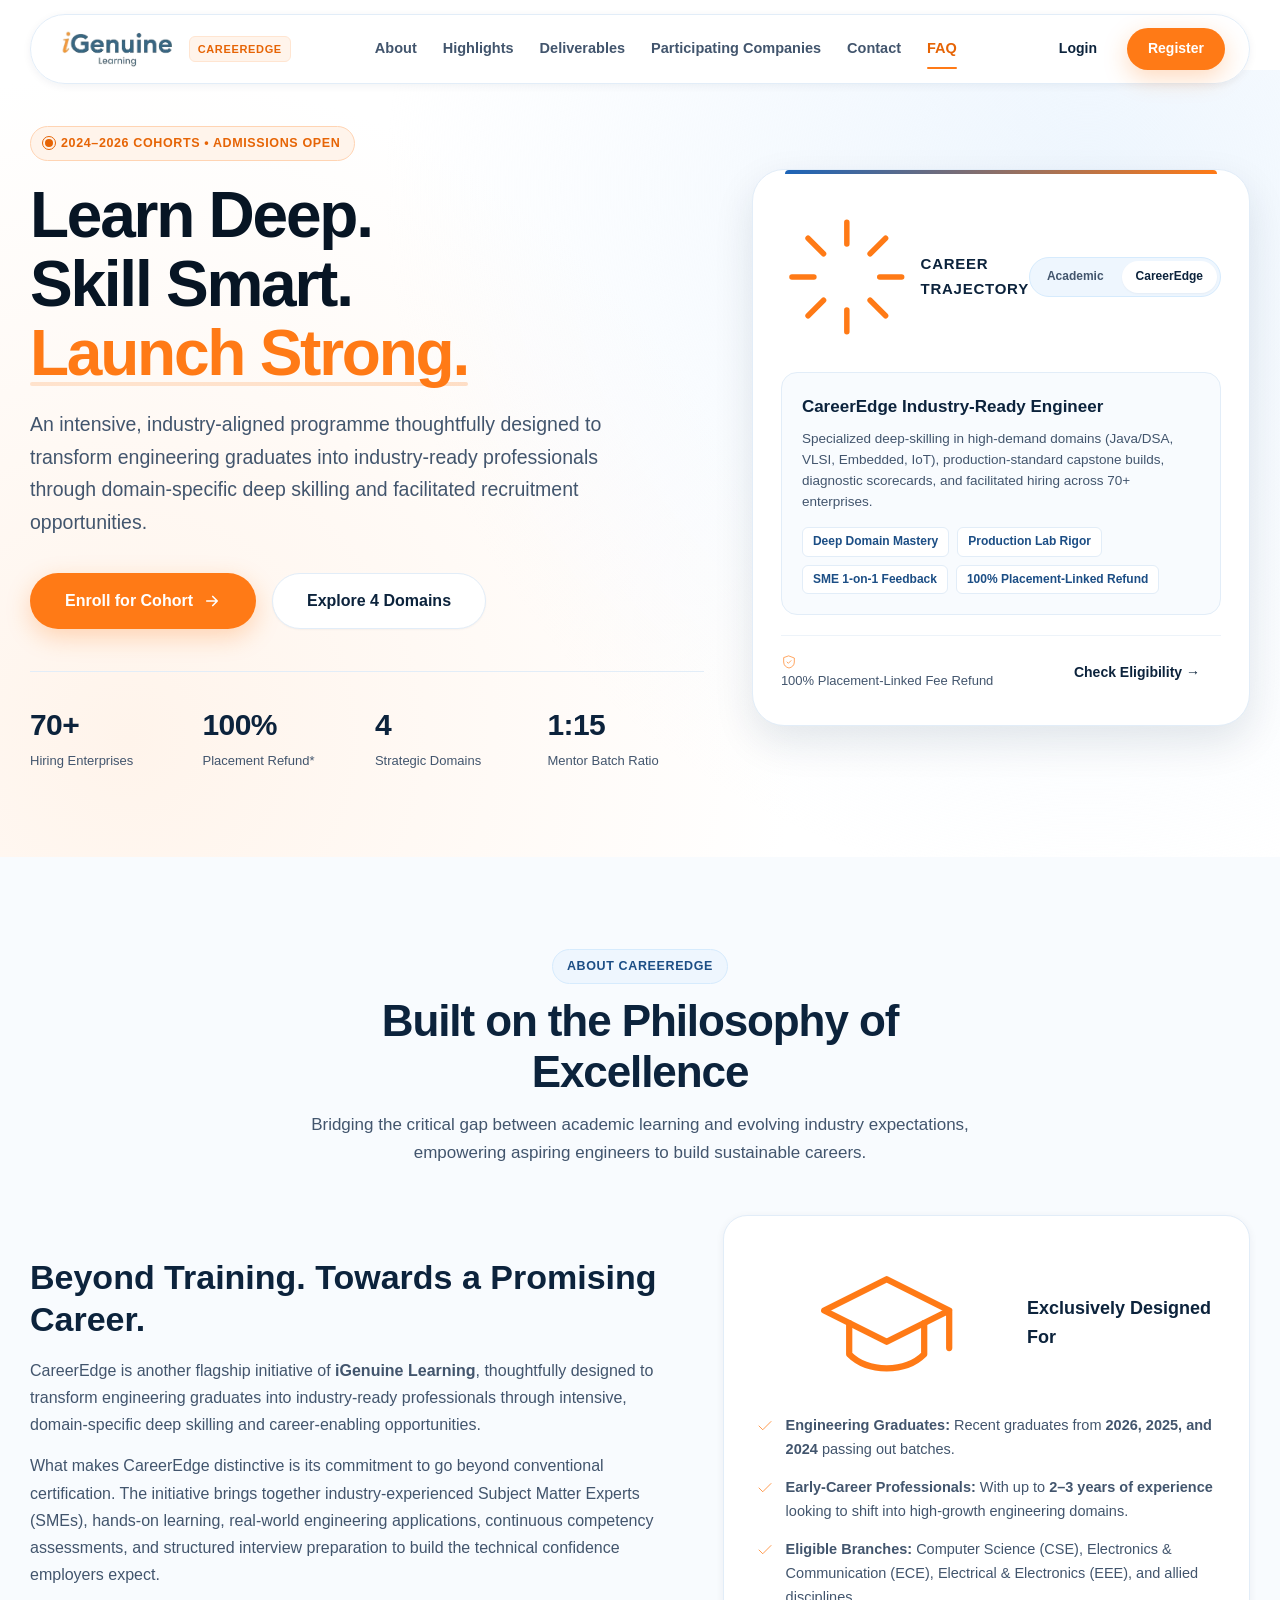
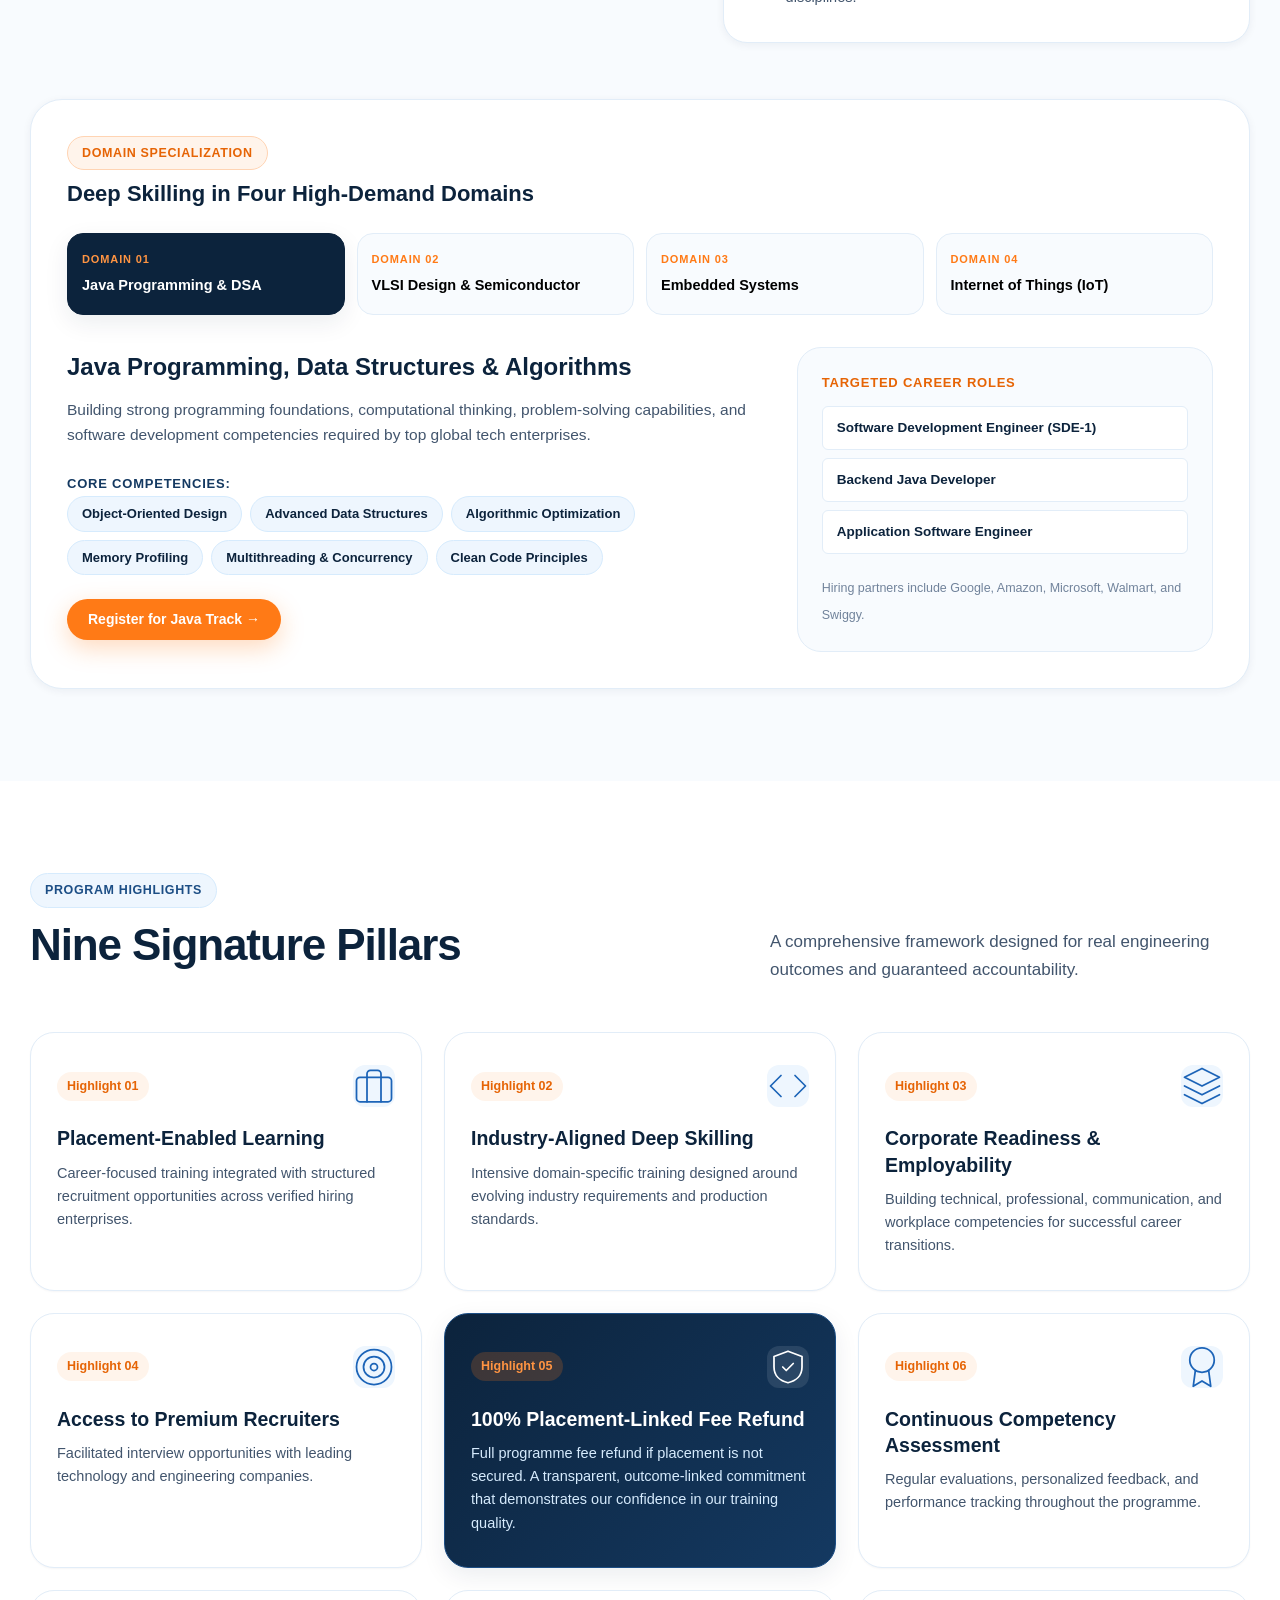
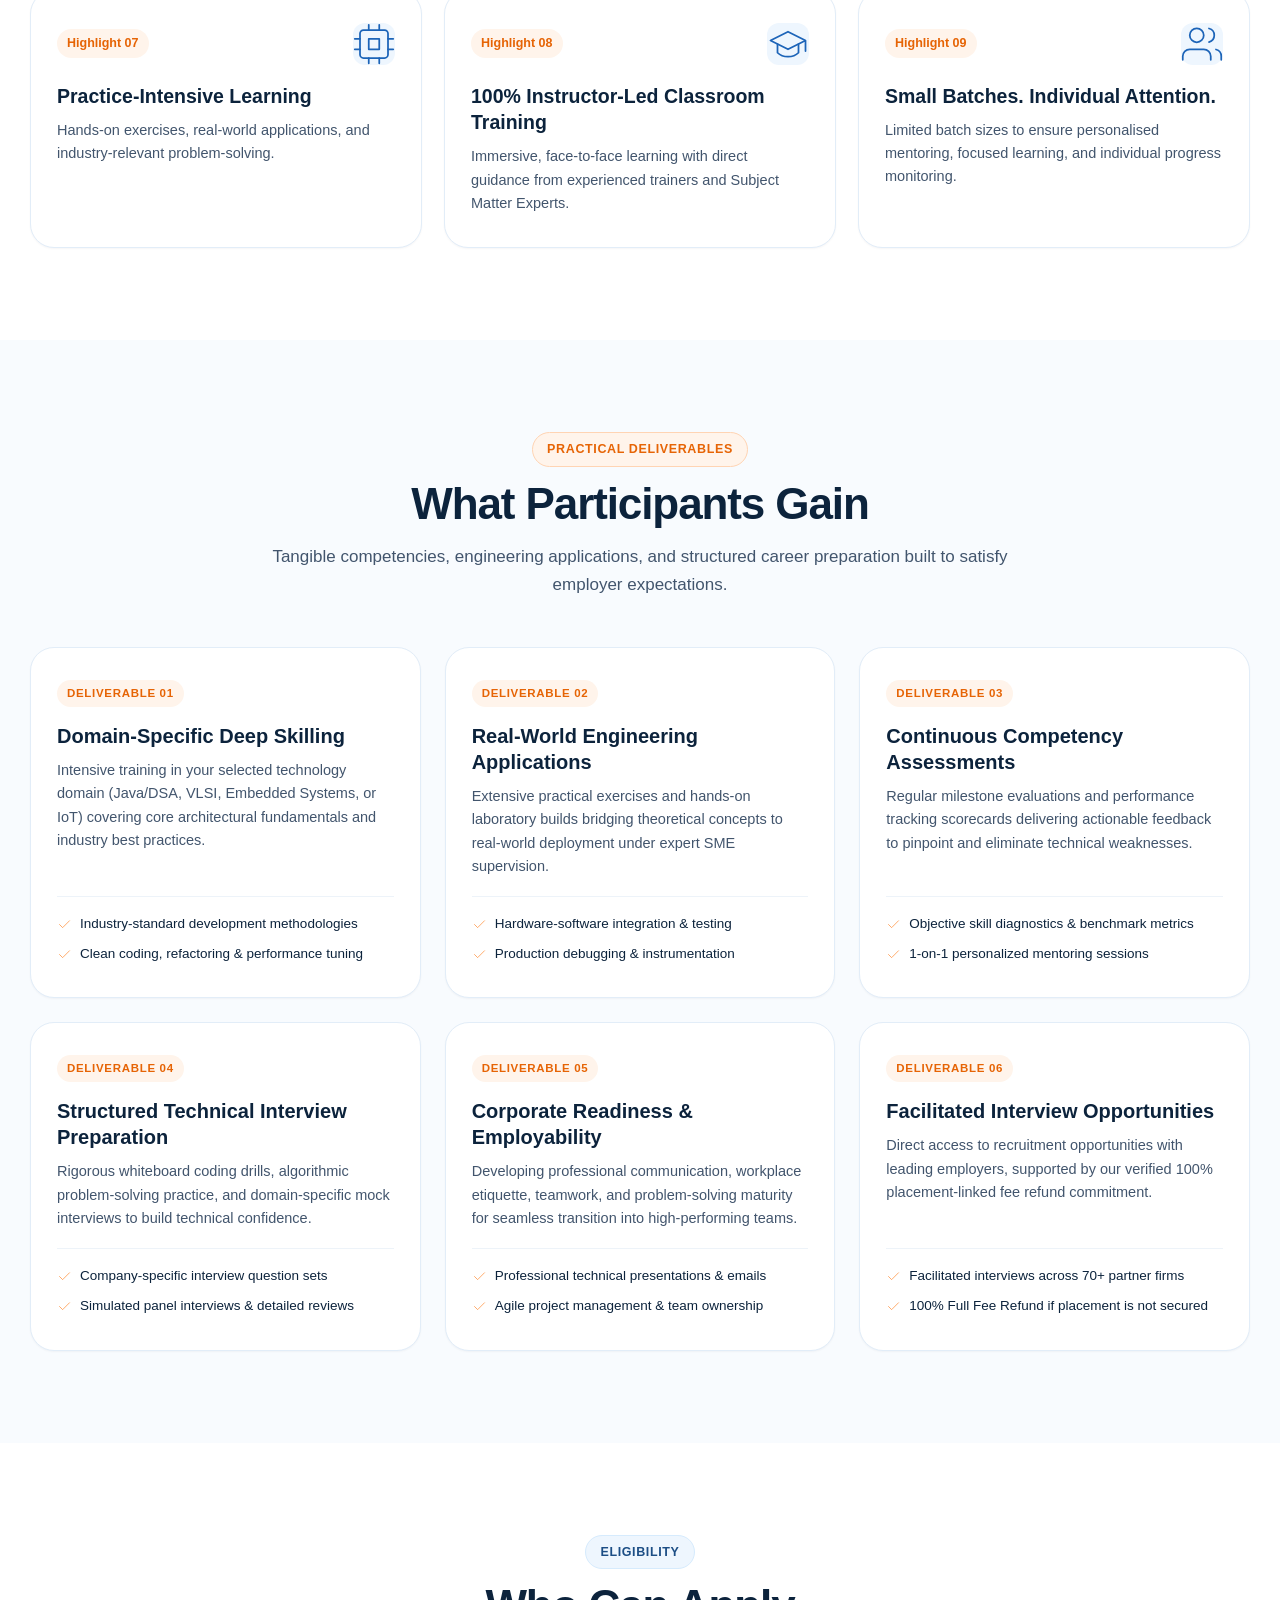
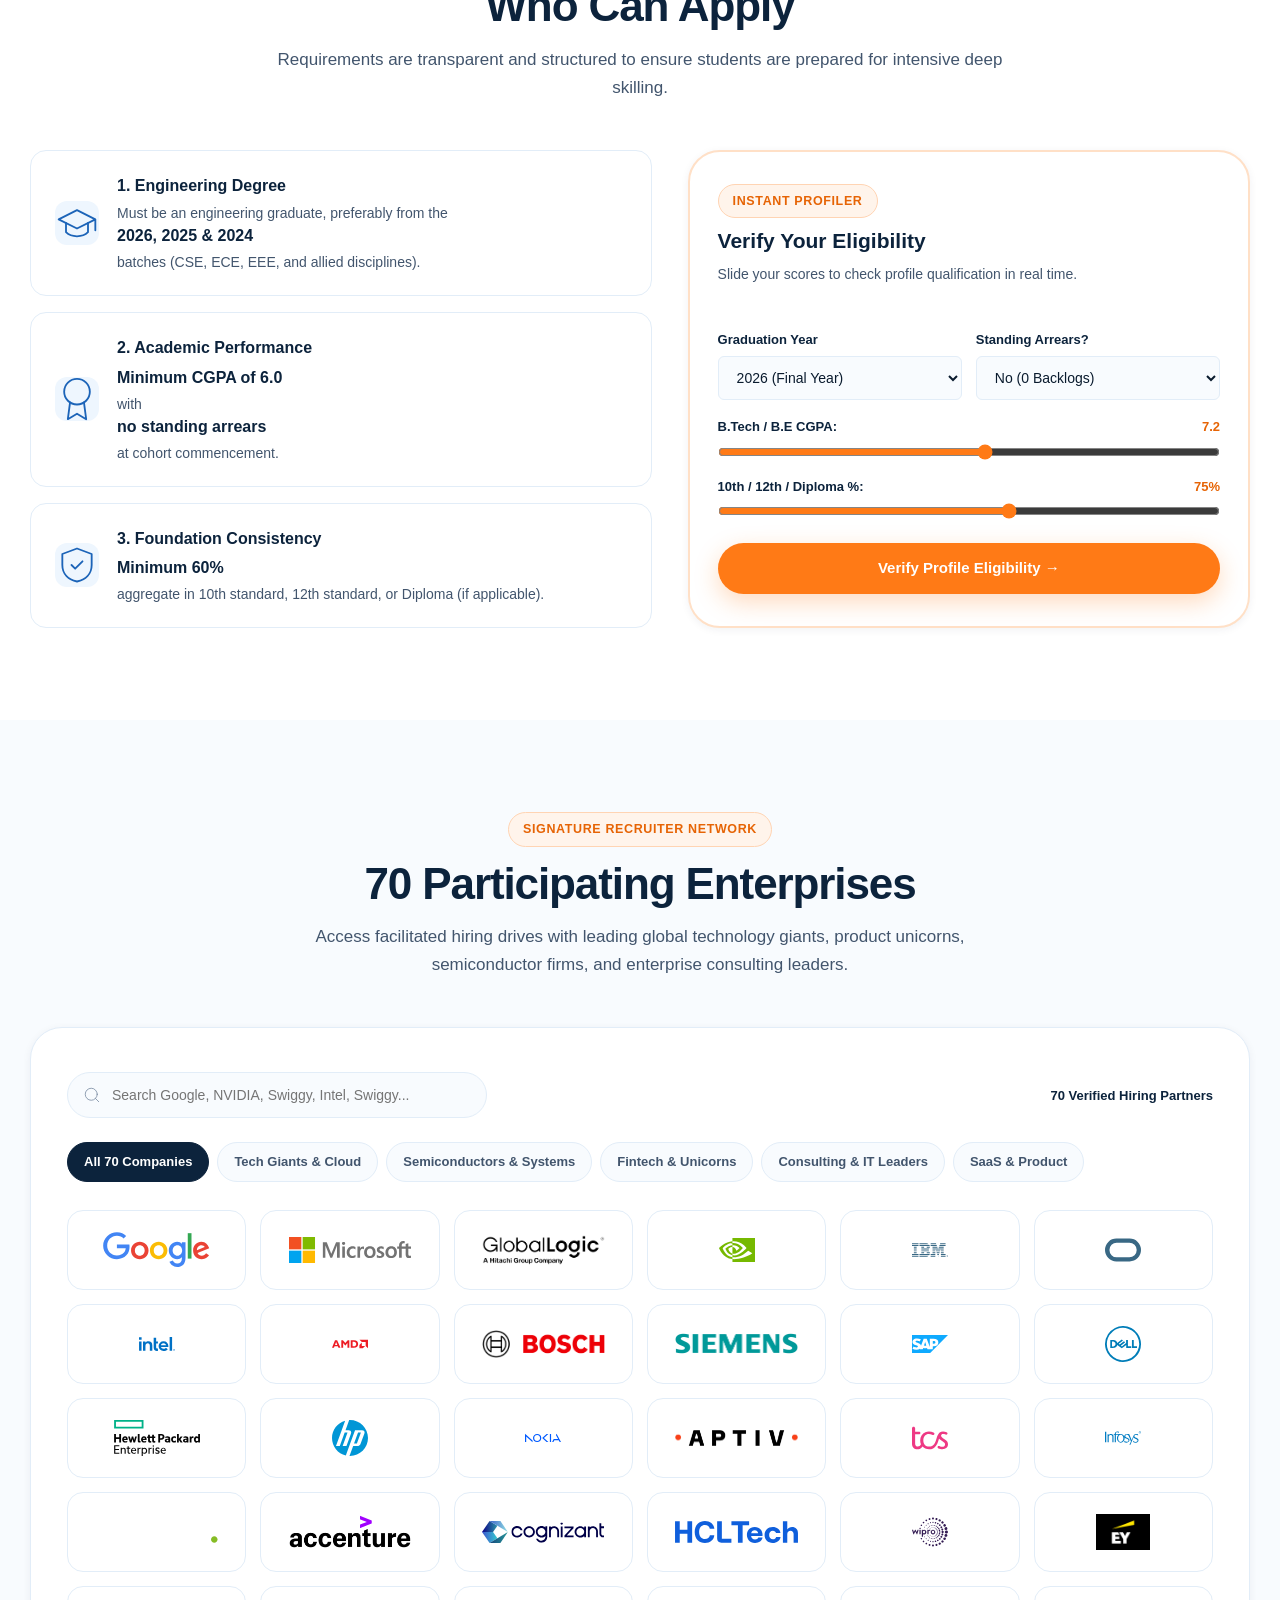
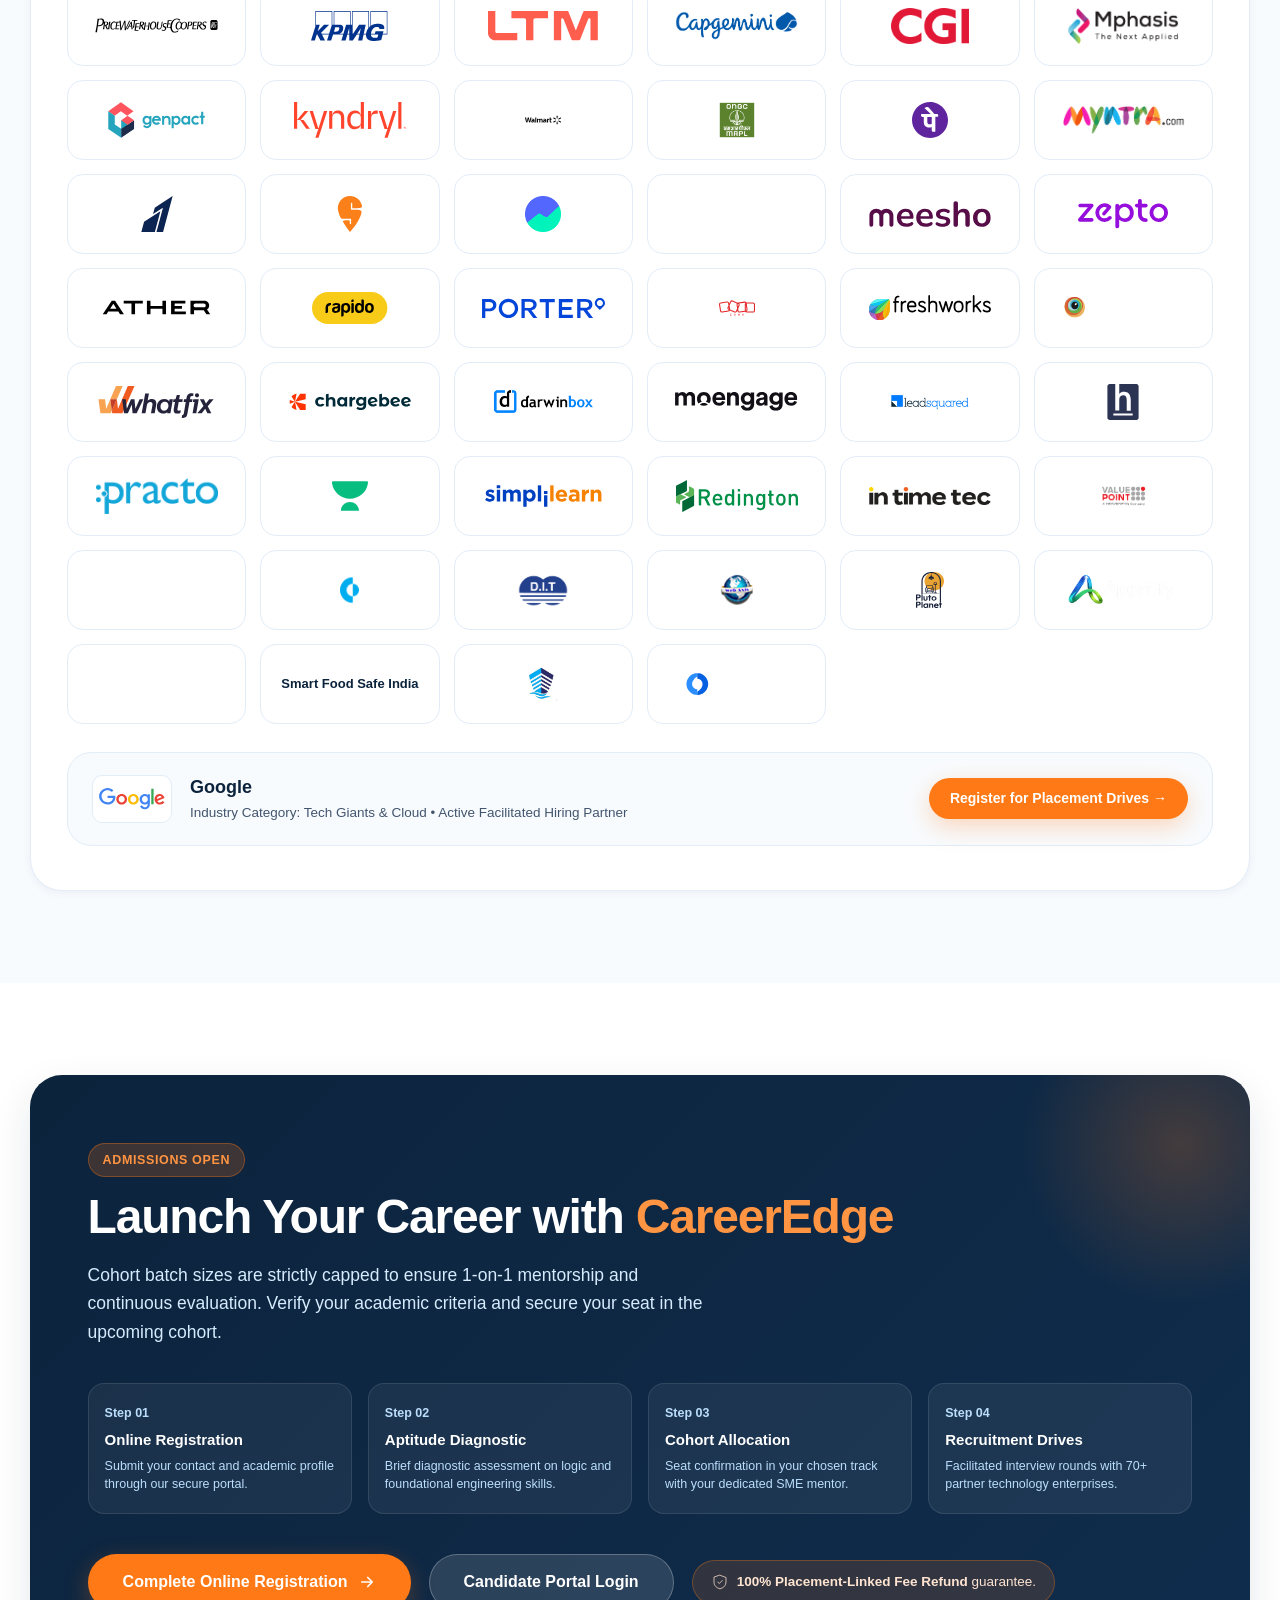
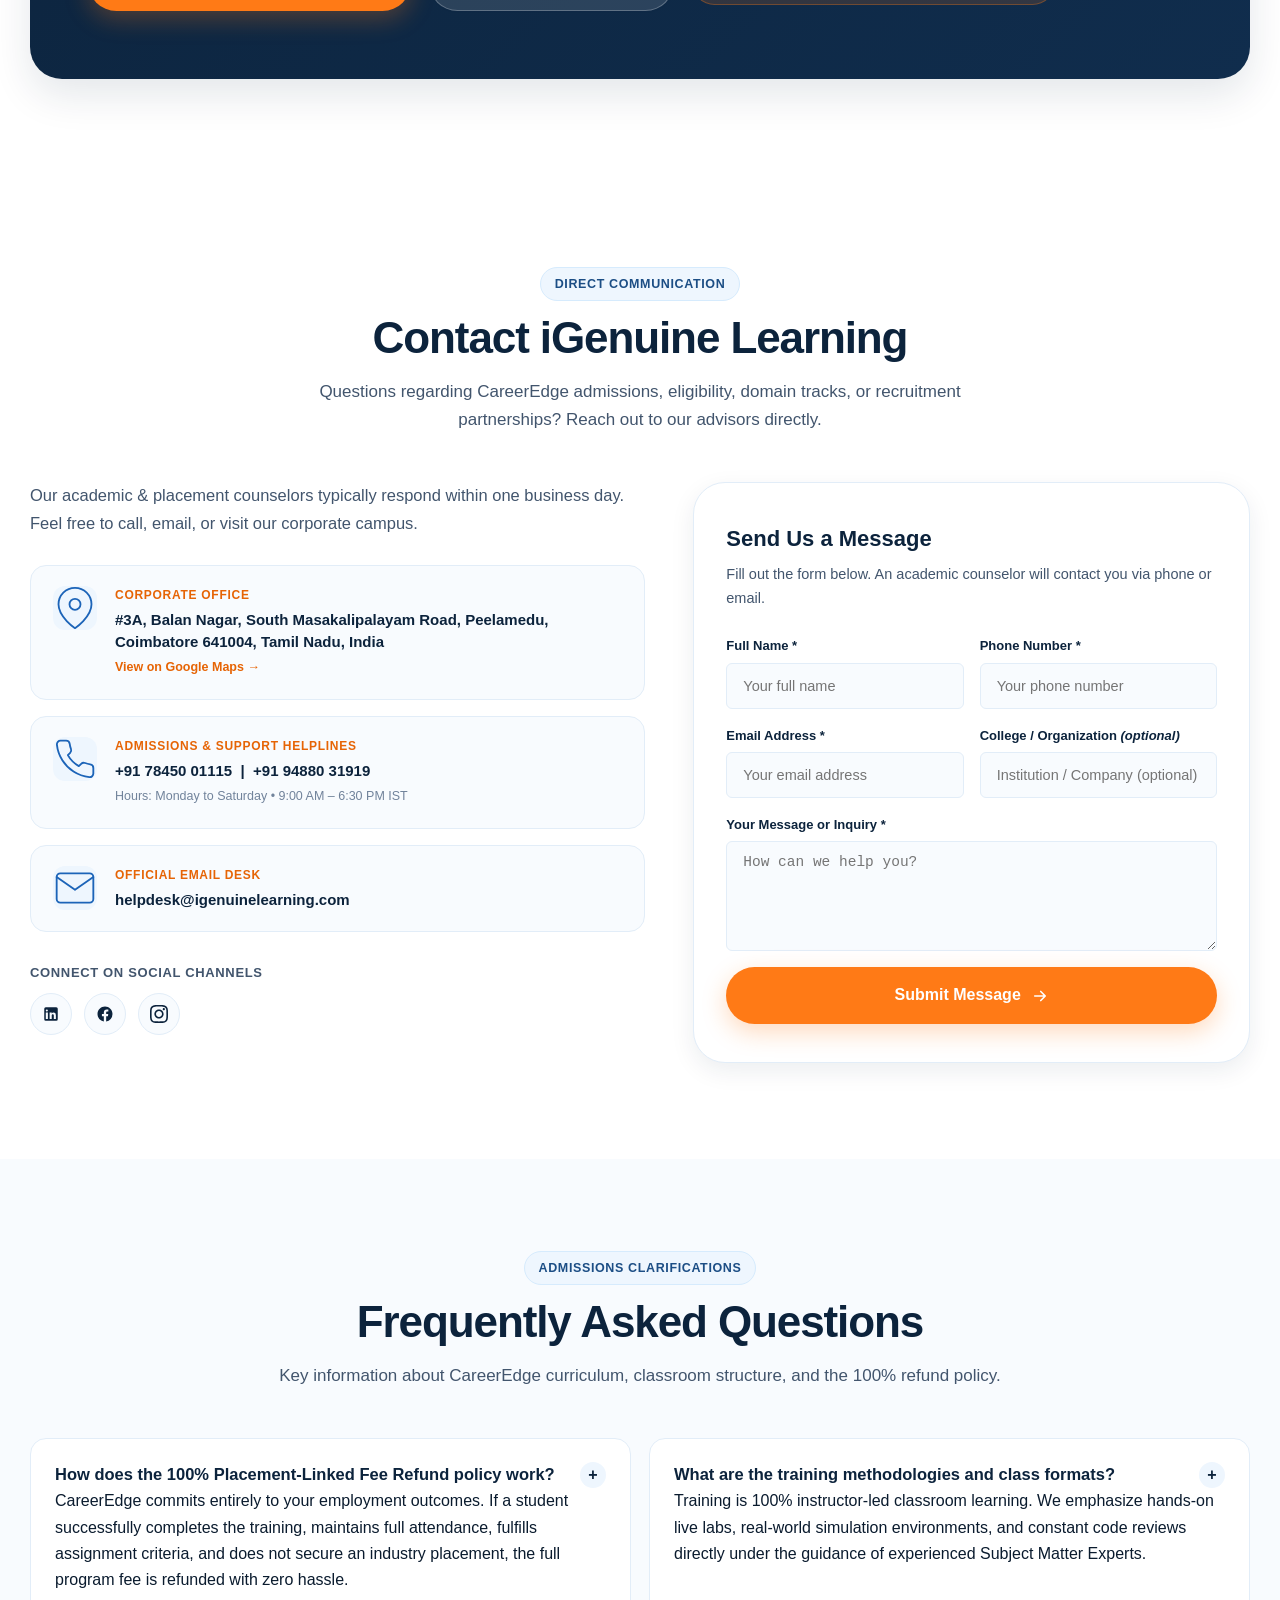
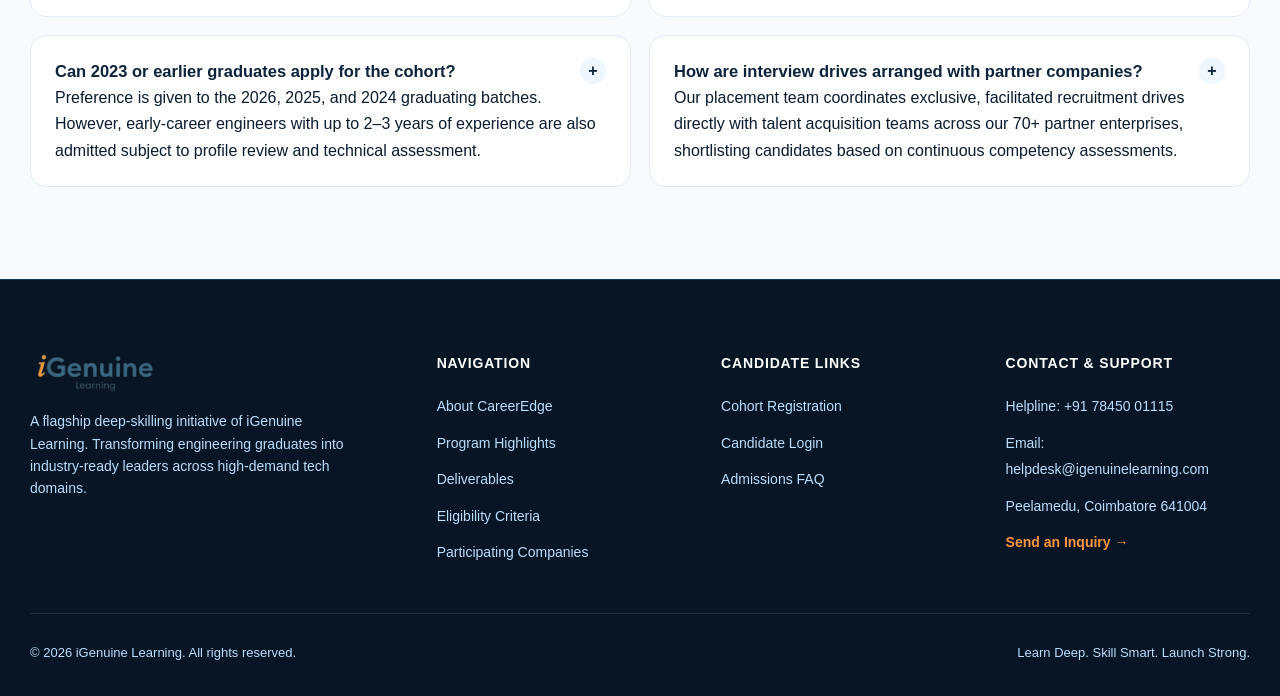
==== index1.html @ c287ee81 "Initial commit: CareerEdge site" ====
<!doctype html>
<html lang="en">
<head>
  <meta charset="utf-8">
  <meta name="viewport" content="width=device-width, initial-scale=1">
  <meta http-equiv="Content-Security-Policy" content="default-src 'self'; script-src 'self' 'unsafe-inline'; style-src 'self' 'unsafe-inline' https://fonts.googleapis.com; font-src https://fonts.gstatic.com; img-src 'self' data: https:; connect-src 'self'; frame-ancestors 'self'; base-uri 'self';">
  <meta name="referrer" content="strict-origin-when-cross-origin">
  <title>iGenuine CareerEdge | Learn Deep. Skill Smart. Launch Strong.</title>
  <meta name="description" content="Flagship career-acceleration initiative of iGenuine Learning. Domain-specific deep skilling in Java/DSA, VLSI, Embedded Systems, and IoT with guaranteed placement-enabled drives across 70+ partner enterprises.">
  
  <!-- Modern Clean Typography -->
  <link rel="preconnect" href="https://fonts.googleapis.com">
  <link rel="preconnect" href="https://fonts.gstatic.com" crossorigin>
  <link href="https://fonts.googleapis.com/css2?family=Plus+Jakarta+Sans:wght@400;500;600;700;800&display=swap" rel="stylesheet">
  
  <link rel="stylesheet" href="styles1.css">
  
  <style>
    /* Eligibility Section Perfect Visual Balance & Vertical Alignment */
    .eligibility-layout {
      display: grid;
      grid-template-columns: 1.05fr 0.95fr;
      gap: 36px;
      align-items: stretch;
    }
    .elig-rule-cards {
      display: flex;
      flex-direction: column;
      justify-content: space-between;
      gap: 16px;
      height: 100%;
    }
    .elig-rule {
      flex: 1;
      display: flex;
      align-items: center;
      gap: 18px;
      padding: 22px 24px;
      background: var(--white);
      border: 1px solid var(--border-light);
      border-radius: var(--radius-md);
      transition: all var(--trans-fast);
    }
    .elig-rule:hover {
      border-color: var(--blue-400);
      transform: translateX(4px);
      box-shadow: var(--shadow-xs);
    }
    .elig-rule__content {
      flex: 1;
    }
    .elig-rule__content strong {
      display: block;
      font-size: 16px;
      font-weight: 800;
      color: var(--blue-900);
      margin-bottom: 4px;
    }
    .elig-rule__content p {
      font-size: 14px;
      color: var(--ink-secondary);
      line-height: 1.5;
      margin: 0;
    }
    .elig-profiler {
      height: 100%;
      display: flex;
      flex-direction: column;
      justify-content: space-between;
      padding: 32px 28px;
    }
    @media (max-width: 1024px) {
      .eligibility-layout {
        grid-template-columns: 1fr;
      }
      .elig-rule {
        padding: 18px 20px;
      }
    }
  </style>
  
  <!-- Company Database & Interactive Engine -->
  <script src="companies-data.js" defer></script>
  <script src="app1.js" defer></script>
</head>
<body>

<!-- Dynamic Scroll Progress Line -->
<div id="scroll-progress" aria-hidden="true"></div>

<!-- Shared SVG Icon Assets -->
<svg width="0" height="0" style="position:absolute" aria-hidden="true" focusable="false">
  <defs>
    <symbol id="icon-arrow" viewBox="0 0 24 24" fill="none" stroke="currentColor" stroke-linecap="round" stroke-linejoin="round"><path d="M5 12h14M13 6l6 6-6 6"/></symbol>
    <symbol id="icon-check" viewBox="0 0 24 24" fill="none" stroke="currentColor" stroke-linecap="round" stroke-linejoin="round"><polyline points="20 6 9 17 4 12"/></symbol>
    <symbol id="icon-shield" viewBox="0 0 24 24" fill="none" stroke="currentColor" stroke-linecap="round" stroke-linejoin="round"><path d="M12 3l8 3v6c0 5-3.5 8-8 9-4.5-1-8-4-8-9V6z"/><polyline points="9 12 11 14 15 10"/></symbol>
    <symbol id="icon-code" viewBox="0 0 24 24" fill="none" stroke="currentColor" stroke-linecap="round" stroke-linejoin="round"><polyline points="16 18 22 12 16 6"/><polyline points="8 6 2 12 8 18"/></symbol>
    <symbol id="icon-chip" viewBox="0 0 24 24" fill="none" stroke="currentColor" stroke-linecap="round" stroke-linejoin="round"><rect x="4" y="4" width="16" height="16" rx="2"/><rect x="9" y="9" width="6" height="6"/><path d="M9 1v3M15 1v3M9 20v3M15 20v3M1 9h3M1 15h3M20 9h3M20 15h3"/></symbol>
    <symbol id="icon-layers" viewBox="0 0 24 24" fill="none" stroke="currentColor" stroke-linecap="round" stroke-linejoin="round"><polygon points="12 2 2 7 12 12 22 7 12 2"/><polyline points="2 17 12 22 22 17"/><polyline points="2 12 12 17 22 12"/></symbol>
    <symbol id="icon-target" viewBox="0 0 24 24" fill="none" stroke="currentColor" stroke-linecap="round" stroke-linejoin="round"><circle cx="12" cy="12" r="10"/><circle cx="12" cy="12" r="6"/><circle cx="12" cy="12" r="2"/></symbol>
    <symbol id="icon-search" viewBox="0 0 24 24" fill="none" stroke="currentColor" stroke-linecap="round" stroke-linejoin="round"><circle cx="11" cy="11" r="8"/><line x1="21" y1="21" x2="16.65" y2="16.65"/></symbol>
    <symbol id="icon-award" viewBox="0 0 24 24" fill="none" stroke="currentColor" stroke-linecap="round" stroke-linejoin="round"><circle cx="12" cy="8" r="7"/><polyline points="8.21 13.89 7 23 12 20 17 23 15.79 13.88"/></symbol>
    <symbol id="icon-users" viewBox="0 0 24 24" fill="none" stroke="currentColor" stroke-linecap="round" stroke-linejoin="round"><path d="M17 21v-2a4 4 0 0 0-4-4H5a4 4 0 0 0-4 4v2"/><circle cx="9" cy="7" r="4"/><path d="M23 21v-2a4 4 0 0 0-3-3.87"/><path d="M16 3.13a4 4 0 0 1 0 7.75"/></symbol>
    <symbol id="icon-briefcase" viewBox="0 0 24 24" fill="none" stroke="currentColor" stroke-linecap="round" stroke-linejoin="round"><rect x="2" y="7" width="20" height="14" rx="2" ry="2"/><path d="M16 21V5a2 2 0 0 0-2-2h-4a2 2 0 0 0-2 2v16"/></symbol>
    <symbol id="icon-grad" viewBox="0 0 24 24" fill="none" stroke="currentColor" stroke-linecap="round" stroke-linejoin="round"><path d="M22 10v6M2 10l10-5 10 5-10 5z"/><path d="M6 12v5c3 3 9 3 12 0v-5"/></symbol>
    <symbol id="icon-sparkle" viewBox="0 0 24 24" fill="none" stroke="currentColor" stroke-linecap="round" stroke-linejoin="round"><path d="M12 2v4M12 18v4M4.93 4.93l2.83 2.83M16.24 16.24l2.83 2.83M2 12h4M18 12h4M4.93 19.07l2.83-2.83M16.24 7.76l2.83-2.83"/></symbol>
    <symbol id="icon-map-pin" viewBox="0 0 24 24" fill="none" stroke="currentColor" stroke-linecap="round" stroke-linejoin="round"><path d="M21 10c0 7-9 13-9 13s-9-6-9-13a9 9 0 0 1 18 0z"/><circle cx="12" cy="10" r="3"/></symbol>
    <symbol id="icon-phone" viewBox="0 0 24 24" fill="none" stroke="currentColor" stroke-linecap="round" stroke-linejoin="round"><path d="M22 16.92v3a2 2 0 0 1-2.18 2 19.79 19.79 0 0 1-8.63-3.07 19.5 19.5 0 0 1-6-6 19.79 19.79 0 0 1-3.07-8.67A2 2 0 0 1 4.11 2h3a2 2 0 0 1 2 1.72 12.84 12.84 0 0 0 .7 2.81 2 2 0 0 1-.45 2.11L8.09 9.91a16 16 0 0 0 6 6l1.27-1.27a2 2 0 0 1 2.11-.45 12.84 12.84 0 0 0 2.81.7A2 2 0 0 1 22 16.92z"/></symbol>
    <symbol id="icon-mail" viewBox="0 0 24 24" fill="none" stroke="currentColor" stroke-linecap="round" stroke-linejoin="round"><path d="M4 4h16c1.1 0 2 .9 2 2v12c0 1.1-.9 2-2 2H4c-1.1 0-2-.9-2-2V6c0-1.1.9-2 2-2z"/><polyline points="22,6 12,13 2,6"/></symbol>
  </defs>
</svg>

<!-- ============ FLOATING HEADER ============ -->
<header class="site-header" id="top">
  <div class="header-inner">
    <a class="brand-wrap" href="#top" aria-label="iGenuine CareerEdge Home">
      <img src="assets/logo.png" alt="iGenuine Learning" width="138" height="40">
      <span class="brand-tag">CareerEdge</span>
    </a>

    <!-- Exactly six required navigation items in specified order -->
    <nav class="primary-nav" id="primary-nav" aria-label="Primary Navigation">
      <a href="#about" aria-current="page">About</a>
      <a href="#highlights">Highlights</a>
      <a href="#deliverables">Deliverables</a>
      <a href="#companies">Participating Companies</a>
      <a href="#contact">Contact</a>
      <a href="#faq">FAQ</a>
      <div class="mobile-auth-links">
        <a class="btn-login" href="/corpx-edge/admin-login.php">Login</a>
        <a class="btn btn-primary btn-sm" href="/corpx-edge/register.php">Register</a>
      </div>
    </nav>

    <!-- Desktop Action Group -->
    <div class="header-actions">
      <a class="btn-login" href="/corpx-edge/admin-login.php">Login</a>
      <a class="btn btn-primary btn-sm" href="/corpx-edge/register.php">Register</a>
    </div>

    <!-- Mobile Menu Button -->
    <button class="menu-toggle" type="button" aria-controls="primary-nav" aria-expanded="false" aria-label="Toggle navigation menu">
      <span></span>
      <span></span>
      <span></span>
    </button>
  </div>
</header>

<main id="main">

  <!-- ============ HERO SECTION ============ -->
  <section class="hero" aria-labelledby="hero-title">
    <div class="container hero-grid">
      <div class="hero-left">
        <div class="hero-badge-row">
          <span class="badge badge--orange">
            <span class="pulse"></span> 2024–2026 Cohorts • Admissions Open
          </span>
        </div>

        <h1 id="hero-title" class="hero-title">
          Learn Deep.<br>
          Skill Smart.<br>
          <span class="highlight-line">Launch Strong.</span>
        </h1>

        <p class="hero-lede">
          An intensive, industry-aligned programme thoughtfully designed to transform engineering graduates into industry-ready professionals through domain-specific deep skilling and facilitated recruitment opportunities.
        </p>

        <div class="hero-cta-cluster">
          <a class="btn btn-primary btn-lg" href="/corpx-edge/register.php">
            Enroll for Cohort <svg class="icon"><use href="#icon-arrow"/></svg>
          </a>
          <a class="btn btn-secondary btn-lg" href="#about">
            Explore 4 Domains
          </a>
        </div>

        <div class="hero-stats-band">
          <div class="hero-stat">
            <strong>70+</strong>
            <span>Hiring Enterprises</span>
          </div>
          <div class="hero-stat">
            <strong class="text-orange">100%</strong>
            <span>Placement Refund*</span>
          </div>
          <div class="hero-stat">
            <strong>4</strong>
            <span>Strategic Domains</span>
          </div>
          <div class="hero-stat">
            <strong>1:15</strong>
            <span>Mentor Batch Ratio</span>
          </div>
        </div>
      </div>

      <!-- Hero Interactive Transformation Card -->
      <div class="hero-interactive-card" role="region" aria-label="Career Trajectory Simulator">
        <div class="card-header-bar">
          <h3><svg class="icon" style="color:var(--orange-500);"><use href="#icon-sparkle"/></svg> Career Trajectory</h3>
          <div class="toggle-tab-group" role="tablist">
            <button type="button" class="toggle-tab-btn" data-trajectory="academic">Academic</button>
            <button type="button" class="toggle-tab-btn is-active" data-trajectory="careeredge">CareerEdge</button>
          </div>
        </div>

        <div class="trajectory-preview" id="trajectory-content">
          <h4>CareerEdge Industry-Ready Engineer</h4>
          <p>Specialized deep-skilling in high-demand domains (Java/DSA, VLSI, Embedded, IoT), production-standard capstone builds, diagnostic scorecards, and facilitated hiring across 70+ enterprises.</p>
          <div class="trajectory-tags">
            <span>Deep Domain Mastery</span>
            <span>Production Lab Rigor</span>
            <span>SME 1-on-1 Feedback</span>
            <span>100% Placement-Linked Refund</span>
          </div>
        </div>

        <div class="hero-interactive-foot">
          <span><svg class="icon" style="width:16px;height:16px;vertical-align:middle;color:var(--orange-500);"><use href="#icon-shield"/></svg> 100% Placement-Linked Fee Refund</span>
          <a href="#eligibility" class="btn btn-ghost btn-sm">Check Eligibility →</a>
        </div>
      </div>
    </div>
  </section>

  <!-- ============ ABOUT SECTION ============ -->
  <section class="section bg-subtle" id="about" aria-labelledby="about-title">
    <div class="container">
      <div class="section-head section-head--center">
        <span class="badge">About CareerEdge</span>
        <h2 id="about-title" class="section-title">Built on the Philosophy of Excellence</h2>
        <p class="section-subtitle">Bridging the critical gap between academic learning and evolving industry expectations, empowering aspiring engineers to build sustainable careers.</p>
      </div>

      <div class="about-grid">
        <div class="about-copy">
          <h3>Beyond Training. Towards a Promising Career.</h3>
          <p>CareerEdge is another flagship initiative of <strong>iGenuine Learning</strong>, thoughtfully designed to transform engineering graduates into industry-ready professionals through intensive, domain-specific deep skilling and career-enabling opportunities.</p>
          <p>What makes CareerEdge distinctive is its commitment to go beyond conventional certification. The initiative brings together industry-experienced Subject Matter Experts (SMEs), hands-on learning, real-world engineering applications, continuous competency assessments, and structured interview preparation to build the technical confidence employers expect.</p>
        </div>

        <div class="audience-box">
          <h4><svg class="icon" style="color:var(--orange-500);"><use href="#icon-grad"/></svg> Exclusively Designed For</h4>
          <ul class="audience-list">
            <li>
              <svg class="icon"><use href="#icon-check"/></svg>
              <span><strong>Engineering Graduates:</strong> Recent graduates from <strong>2026, 2025, and 2024</strong> passing out batches.</span>
            </li>
            <li>
              <svg class="icon"><use href="#icon-check"/></svg>
              <span><strong>Early-Career Professionals:</strong> With up to <strong>2–3 years of experience</strong> looking to shift into high-growth engineering domains.</span>
            </li>
            <li>
              <svg class="icon"><use href="#icon-check"/></svg>
              <span><strong>Eligible Branches:</strong> Computer Science (CSE), Electronics &amp; Communication (ECE), Electrical &amp; Electronics (EEE), and allied disciplines.</span>
            </li>
          </ul>
        </div>
      </div>

      <!-- 4 Strategic Domains Interactive Deep-Dive -->
      <div class="domains-container">
        <div style="margin-bottom:20px;">
          <span class="badge badge--orange">Domain Specialization</span>
          <h3 style="font-size:22px; font-weight:800; color:var(--blue-900); margin-top:6px;">Deep Skilling in Four High-Demand Domains</h3>
        </div>

        <div class="domain-tab-row" role="tablist">
          <button type="button" class="domain-btn is-active" data-domain="domain-1">
            <span class="domain-step">Domain 01</span>
            <span class="domain-name">Java Programming &amp; DSA</span>
          </button>
          <button type="button" class="domain-btn" data-domain="domain-2">
            <span class="domain-step">Domain 02</span>
            <span class="domain-name">VLSI Design &amp; Semiconductor</span>
          </button>
          <button type="button" class="domain-btn" data-domain="domain-3">
            <span class="domain-step">Domain 03</span>
            <span class="domain-name">Embedded Systems</span>
          </button>
          <button type="button" class="domain-btn" data-domain="domain-4">
            <span class="domain-step">Domain 04</span>
            <span class="domain-name">Internet of Things (IoT)</span>
          </button>
        </div>

        <!-- Domain 01: Java & DSA -->
        <div class="domain-panel is-active" id="domain-1">
          <div class="domain-info">
            <h4>Java Programming, Data Structures &amp; Algorithms</h4>
            <p>Building strong programming foundations, computational thinking, problem-solving capabilities, and software development competencies required by top global tech enterprises.</p>
            <span class="domain-subhead">Core Competencies:</span>
            <div class="chips-list">
              <span>Object-Oriented Design</span>
              <span>Advanced Data Structures</span>
              <span>Algorithmic Optimization</span>
              <span>Memory Profiling</span>
              <span>Multithreading &amp; Concurrency</span>
              <span>Clean Code Principles</span>
            </div>
            <a class="btn btn-primary btn-sm" href="/corpx-edge/register.php?domain=java">Register for Java Track →</a>
          </div>
          <div class="domain-sidebar">
            <h5>Targeted Career Roles</h5>
            <div class="role-badge-list">
              <div>Software Development Engineer (SDE-1)</div>
              <div>Backend Java Developer</div>
              <div>Application Software Engineer</div>
            </div>
            <span style="font-size:12.5px; color:var(--ink-muted);">Hiring partners include Google, Amazon, Microsoft, Walmart, and Swiggy.</span>
          </div>
        </div>

        <!-- Domain 02: VLSI -->
        <div class="domain-panel" id="domain-2">
          <div class="domain-info">
            <h4>VLSI Design &amp; Semiconductor Technologies</h4>
            <p>Developing specialized competencies in digital design, verification, and semiconductor engineering aligned with India’s rapidly growing chip design industry.</p>
            <span class="domain-subhead">Core Competencies:</span>
            <div class="chips-list">
              <span>Verilog / SystemVerilog</span>
              <span>RTL Design &amp; Synthesis</span>
              <span>Functional Verification (UVM)</span>
              <span>Static Timing Analysis (STA)</span>
              <span>CMOS Circuit Design</span>
              <span>FPGA Prototyping</span>
            </div>
            <a class="btn btn-primary btn-sm" href="/corpx-edge/register.php?domain=vlsi">Register for VLSI Track →</a>
          </div>
          <div class="domain-sidebar">
            <h5>Targeted Career Roles</h5>
            <div class="role-badge-list">
              <div>ASIC / FPGA Design Engineer</div>
              <div>Digital Design Verification Engineer</div>
              <div>Physical Design Trainee</div>
            </div>
            <span style="font-size:12.5px; color:var(--ink-muted);">Hiring partners include NVIDIA, Intel, AMD, and Qualcomm.</span>
          </div>
        </div>

        <!-- Domain 03: Embedded Systems -->
        <div class="domain-panel" id="domain-3">
          <div class="domain-info">
            <h4>Embedded Systems</h4>
            <p>Building practical expertise in embedded C programming, microcontrollers, hardware–software integration, and real-time systems.</p>
            <span class="domain-subhead">Core Competencies:</span>
            <div class="chips-list">
              <span>Embedded C &amp; Assembly</span>
              <span>ARM Cortex Architectures</span>
              <span>Device Driver Development</span>
              <span>I2C, SPI, UART, CAN</span>
              <span>Real-Time Operating Systems (RTOS)</span>
              <span>Hardware Bring-up &amp; Testing</span>
            </div>
            <a class="btn btn-primary btn-sm" href="/corpx-edge/register.php?domain=embedded">Register for Embedded Track →</a>
          </div>
          <div class="domain-sidebar">
            <h5>Targeted Career Roles</h5>
            <div class="role-badge-list">
              <div>Embedded Firmware Engineer</div>
              <div>Automotive Systems Engineer</div>
              <div>Hardware Integration Specialist</div>
            </div>
            <span style="font-size:12.5px; color:var(--ink-muted);">Hiring partners include Ather Energy, Cisco, and engineering R&amp;D firms.</span>
          </div>
        </div>

        <!-- Domain 04: IoT -->
        <div class="domain-panel" id="domain-4">
          <div class="domain-info">
            <h4>Internet of Things (IoT)</h4>
            <p>Enabling graduates to design and develop intelligent, connected systems through sensors, communication technologies, and practical applications.</p>
            <span class="domain-subhead">Core Competencies:</span>
            <div class="chips-list">
              <span>Sensors &amp; Actuator Interfacing</span>
              <span>MQTT, CoAP &amp; REST Protocols</span>
              <span>Edge Computing Architectures</span>
              <span>Cloud IoT Gateways</span>
              <span>Wireless Mesh Networking</span>
              <span>Telemetry Data Pipelines</span>
            </div>
            <a class="btn btn-primary btn-sm" href="/corpx-edge/register.php?domain=iot">Register for IoT Track →</a>
          </div>
          <div class="domain-sidebar">
            <h5>Targeted Career Roles</h5>
            <div class="role-badge-list">
              <div>IoT Solutions Developer</div>
              <div>Connected Systems Engineer</div>
              <div>Smart Automation Specialist</div>
            </div>
            <span style="font-size:12.5px; color:var(--ink-muted);">Hiring partners include DrinkPrime, Sysnet, and smart systems innovators.</span>
          </div>
        </div>
      </div>
    </div>
  </section>

  <!-- ============ HIGHLIGHTS SECTION ============ -->
  <section class="section" id="highlights" aria-labelledby="highlights-title">
    <div class="container">
      <div class="section-head section-head--row">
        <div>
          <span class="badge">Program Highlights</span>
          <h2 id="highlights-title" class="section-title">Nine Signature Pillars</h2>
        </div>
        <p class="section-subtitle" style="max-width:480px;">A comprehensive framework designed for real engineering outcomes and guaranteed accountability.</p>
      </div>

      <div class="bento-grid">
        <!-- 01 -->
        <div class="bento-box">
          <div class="bento-head">
            <span class="bento-idx">Highlight 01</span>
            <span class="bento-icon"><svg class="icon"><use href="#icon-briefcase"/></svg></span>
          </div>
          <h3>Placement-Enabled Learning</h3>
          <p>Career-focused training integrated with structured recruitment opportunities across verified hiring enterprises.</p>
        </div>

        <!-- 02 -->
        <div class="bento-box">
          <div class="bento-head">
            <span class="bento-idx">Highlight 02</span>
            <span class="bento-icon"><svg class="icon"><use href="#icon-code"/></svg></span>
          </div>
          <h3>Industry-Aligned Deep Skilling</h3>
          <p>Intensive domain-specific training designed around evolving industry requirements and production standards.</p>
        </div>

        <!-- 03 -->
        <div class="bento-box">
          <div class="bento-head">
            <span class="bento-idx">Highlight 03</span>
            <span class="bento-icon"><svg class="icon"><use href="#icon-layers"/></svg></span>
          </div>
          <h3>Corporate Readiness &amp; Employability</h3>
          <p>Building technical, professional, communication, and workplace competencies for successful career transitions.</p>
        </div>

        <!-- 04 -->
        <div class="bento-box">
          <div class="bento-head">
            <span class="bento-idx">Highlight 04</span>
            <span class="bento-icon"><svg class="icon"><use href="#icon-target"/></svg></span>
          </div>
          <h3>Access to Premium Recruiters</h3>
          <p>Facilitated interview opportunities with leading technology and engineering companies.</p>
        </div>

        <!-- 05 Featured Guarantee -->
        <div class="bento-box bento-box--guarantee">
          <div class="bento-head">
            <span class="bento-idx">Highlight 05</span>
            <span class="bento-icon"><svg class="icon"><use href="#icon-shield"/></svg></span>
          </div>
          <h3>100% Placement-Linked Fee Refund</h3>
          <p>Full programme fee refund if placement is not secured. A transparent, outcome-linked commitment that demonstrates our confidence in our training quality.</p>
        </div>

        <!-- 06 -->
        <div class="bento-box">
          <div class="bento-head">
            <span class="bento-idx">Highlight 06</span>
            <span class="bento-icon"><svg class="icon"><use href="#icon-award"/></svg></span>
          </div>
          <h3>Continuous Competency Assessment</h3>
          <p>Regular evaluations, personalized feedback, and performance tracking throughout the programme.</p>
        </div>

        <!-- 07 -->
        <div class="bento-box">
          <div class="bento-head">
            <span class="bento-idx">Highlight 07</span>
            <span class="bento-icon"><svg class="icon"><use href="#icon-chip"/></svg></span>
          </div>
          <h3>Practice-Intensive Learning</h3>
          <p>Hands-on exercises, real-world applications, and industry-relevant problem-solving.</p>
        </div>

        <!-- 08 -->
        <div class="bento-box">
          <div class="bento-head">
            <span class="bento-idx">Highlight 08</span>
            <span class="bento-icon"><svg class="icon"><use href="#icon-grad"/></svg></span>
          </div>
          <h3>100% Instructor-Led Classroom Training</h3>
          <p>Immersive, face-to-face learning with direct guidance from experienced trainers and Subject Matter Experts.</p>
        </div>

        <!-- 09 -->
        <div class="bento-box">
          <div class="bento-head">
            <span class="bento-idx">Highlight 09</span>
            <span class="bento-icon"><svg class="icon"><use href="#icon-users"/></svg></span>
          </div>
          <h3>Small Batches. Individual Attention.</h3>
          <p>Limited batch sizes to ensure personalised mentoring, focused learning, and individual progress monitoring.</p>
        </div>
      </div>
    </div>
  </section>

  <!-- ============ DELIVERABLES SECTION ============ -->
  <section class="section bg-subtle" id="deliverables" aria-labelledby="deliverables-title">
    <div class="container">
      <div class="section-head section-head--center">
        <span class="badge badge--orange">Practical Deliverables</span>
        <h2 id="deliverables-title" class="section-title">What Participants Gain</h2>
        <p class="section-subtitle">Tangible competencies, engineering applications, and structured career preparation built to satisfy employer expectations.</p>
      </div>

      <div class="deliverables-grid">
        <!-- Deliverable 01 -->
        <div class="deliv-card">
          <span class="deliv-tag">Deliverable 01</span>
          <h3>Domain-Specific Deep Skilling</h3>
          <p>Intensive training in your selected technology domain (Java/DSA, VLSI, Embedded Systems, or IoT) covering core architectural fundamentals and industry best practices.</p>
          <ul class="deliv-points">
            <li><svg class="icon"><use href="#icon-check"/></svg> Industry-standard development methodologies</li>
            <li><svg class="icon"><use href="#icon-check"/></svg> Clean coding, refactoring &amp; performance tuning</li>
          </ul>
        </div>

        <!-- Deliverable 02 -->
        <div class="deliv-card">
          <span class="deliv-tag">Deliverable 02</span>
          <h3>Real-World Engineering Applications</h3>
          <p>Extensive practical exercises and hands-on laboratory builds bridging theoretical concepts to real-world deployment under expert SME supervision.</p>
          <ul class="deliv-points">
            <li><svg class="icon"><use href="#icon-check"/></svg> Hardware-software integration &amp; testing</li>
            <li><svg class="icon"><use href="#icon-check"/></svg> Production debugging &amp; instrumentation</li>
          </ul>
        </div>

        <!-- Deliverable 03 -->
        <div class="deliv-card">
          <span class="deliv-tag">Deliverable 03</span>
          <h3>Continuous Competency Assessments</h3>
          <p>Regular milestone evaluations and performance tracking scorecards delivering actionable feedback to pinpoint and eliminate technical weaknesses.</p>
          <ul class="deliv-points">
            <li><svg class="icon"><use href="#icon-check"/></svg> Objective skill diagnostics &amp; benchmark metrics</li>
            <li><svg class="icon"><use href="#icon-check"/></svg> 1-on-1 personalized mentoring sessions</li>
          </ul>
        </div>

        <!-- Deliverable 04 -->
        <div class="deliv-card">
          <span class="deliv-tag">Deliverable 04</span>
          <h3>Structured Technical Interview Preparation</h3>
          <p>Rigorous whiteboard coding drills, algorithmic problem-solving practice, and domain-specific mock interviews to build technical confidence.</p>
          <ul class="deliv-points">
            <li><svg class="icon"><use href="#icon-check"/></svg> Company-specific interview question sets</li>
            <li><svg class="icon"><use href="#icon-check"/></svg> Simulated panel interviews &amp; detailed reviews</li>
          </ul>
        </div>

        <!-- Deliverable 05 -->
        <div class="deliv-card">
          <span class="deliv-tag">Deliverable 05</span>
          <h3>Corporate Readiness &amp; Employability</h3>
          <p>Developing professional communication, workplace etiquette, teamwork, and problem-solving maturity for seamless transition into high-performing teams.</p>
          <ul class="deliv-points">
            <li><svg class="icon"><use href="#icon-check"/></svg> Professional technical presentations &amp; emails</li>
            <li><svg class="icon"><use href="#icon-check"/></svg> Agile project management &amp; team ownership</li>
          </ul>
        </div>

        <!-- Deliverable 06 -->
        <div class="deliv-card">
          <span class="deliv-tag">Deliverable 06</span>
          <h3>Facilitated Interview Opportunities</h3>
          <p>Direct access to recruitment opportunities with leading employers, supported by our verified 100% placement-linked fee refund commitment.</p>
          <ul class="deliv-points">
            <li><svg class="icon"><use href="#icon-check"/></svg> Facilitated interviews across 70+ partner firms</li>
            <li><svg class="icon"><use href="#icon-check"/></svg> 100% Full Fee Refund if placement is not secured</li>
          </ul>
        </div>
      </div>
    </div>
  </section>

  <!-- ============ ELIGIBILITY SECTION & INTERACTIVE CHECKER ============ -->
  <section class="section" id="eligibility" aria-labelledby="eligibility-title">
    <div class="container">
      <div class="section-head section-head--center">
        <span class="badge">Eligibility</span>
        <h2 id="eligibility-title" class="section-title">Who Can Apply</h2>
        <p class="section-subtitle">Requirements are transparent and structured to ensure students are prepared for intensive deep skilling.</p>
      </div>

      <div class="eligibility-layout">
        <!-- Left: 3 Criteria Cards aligned with Profiler -->
        <div class="elig-rule-cards">
          <div class="elig-rule">
            <span class="elig-rule__icon"><svg class="icon"><use href="#icon-grad"/></svg></span>
            <div class="elig-rule__content">
              <strong>1. Engineering Degree</strong>
              <p>Must be an engineering graduate, preferably from the <strong>2026, 2025 &amp; 2024</strong> batches (CSE, ECE, EEE, and allied disciplines).</p>
            </div>
          </div>

          <div class="elig-rule">
            <span class="elig-rule__icon"><svg class="icon"><use href="#icon-award"/></svg></span>
            <div class="elig-rule__content">
              <strong>2. Academic Performance</strong>
              <p><strong>Minimum CGPA of 6.0</strong> with <strong>no standing arrears</strong> at cohort commencement.</p>
            </div>
          </div>

          <div class="elig-rule">
            <span class="elig-rule__icon"><svg class="icon"><use href="#icon-shield"/></svg></span>
            <div class="elig-rule__content">
              <strong>3. Foundation Consistency</strong>
              <p><strong>Minimum 60%</strong> aggregate in 10th standard, 12th standard, or Diploma (if applicable).</p>
            </div>
          </div>
        </div>

        <!-- Right: Interactive Eligibility Profiler Tool -->
        <div class="elig-profiler">
          <div class="elig-profiler-head">
            <span class="badge badge--orange">Instant Profiler</span>
            <h4>Verify Your Eligibility</h4>
            <p>Slide your scores to check profile qualification in real time.</p>
          </div>

          <form class="profiler-form" id="eligibility-profiler-form" novalidate>
            <div class="form-row">
              <div class="form-field">
                <label for="calc-grad-year">Graduation Year</label>
                <select id="calc-grad-year">
                  <option value="2026" selected>2026 (Final Year)</option>
                  <option value="2025">2025 (Graduate)</option>
                  <option value="2024">2024 (Graduate)</option>
                  <option value="other">2023 or Earlier</option>
                </select>
              </div>
              <div class="form-field">
                <label for="calc-arrears">Standing Arrears?</label>
                <select id="calc-arrears">
                  <option value="no" selected>No (0 Backlogs)</option>
                  <option value="yes">Yes (Have Arrears)</option>
                </select>
              </div>
            </div>

            <div class="form-field">
              <label for="slider-cgpa">B.Tech / B.E CGPA: <span id="val-cgpa">7.2</span></label>
              <div class="range-slider-wrap">
                <input type="range" id="slider-cgpa" min="4.0" max="10.0" step="0.1" value="7.2">
              </div>
            </div>

            <div class="form-field">
              <label for="slider-percent">10th / 12th / Diploma %: <span id="val-percent">75%</span></label>
              <div class="range-slider-wrap">
                <input type="range" id="slider-percent" min="40" max="100" step="1" value="75">
              </div>
            </div>

            <button type="submit" class="btn btn-primary" style="width:100%; margin-top:8px;">
              Verify Profile Eligibility →
            </button>

            <div class="eligibility-output" id="profiler-output" role="status" aria-live="polite"></div>
          </form>
        </div>
      </div>
    </div>
  </section>

  <!-- ============ PARTICIPATING COMPANIES SECTION (SIGNATURE DIRECTORY) ============ -->
  <section class="section bg-subtle" id="companies" aria-labelledby="companies-title">
    <div class="container">
      <div class="section-head section-head--center">
        <span class="badge badge--orange">Signature Recruiter Network</span>
        <h2 id="companies-title" class="section-title">70 Participating Enterprises</h2>
        <p class="section-subtitle">Access facilitated hiring drives with leading global technology giants, product unicorns, semiconductor firms, and enterprise consulting leaders.</p>
      </div>

      <div class="companies-signature-wrap">
        <!-- Search & Filter Controls -->
        <div class="companies-toolbar">
          <div class="search-input-box">
            <svg class="icon"><use href="#icon-search"/></svg>
            <input type="text" id="company-search-field" placeholder="Search Google, NVIDIA, Swiggy, Intel, Swiggy..." aria-label="Search companies">
          </div>
          <span style="font-size:13px; font-weight:700; color:var(--blue-900);">70 Verified Hiring Partners</span>
        </div>

        <!-- Filter Chips -->
        <div class="category-chips-row" role="tablist">
          <button type="button" class="category-chip is-active" data-cat-group="all">All 70 Companies</button>
          <button type="button" class="category-chip" data-cat-group="Tech Giants &amp; Cloud">Tech Giants &amp; Cloud</button>
          <button type="button" class="category-chip" data-cat-group="Semiconductors &amp; Systems">Semiconductors &amp; Systems</button>
          <button type="button" class="category-chip" data-cat-group="Fintech &amp; Unicorns">Fintech &amp; Unicorns</button>
          <button type="button" class="category-chip" data-cat-group="Consulting &amp; IT Leaders">Consulting &amp; IT Leaders</button>
          <button type="button" class="category-chip" data-cat-group="SaaS &amp; Enterprise">SaaS &amp; Product</button>
        </div>

        <!-- Dynamic Company Directory Grid (70 Companies) -->
        <div class="directory-grid" id="companies-directory-grid"></div>

        <!-- Selected Company Inspector Bar -->
        <div class="company-inspector" id="company-inspector-box">
          <div class="inspector-identity">
            <div class="inspector-thumb" id="inspector-thumb">
              <img src="assets/brand-logos/google.svg" alt="Google logo">
            </div>
            <div class="inspector-details">
              <h4 id="inspector-heading">Google</h4>
              <p id="inspector-sub">Industry Category: Tech Giants &amp; Cloud • Active Facilitated Hiring Partner</p>
            </div>
          </div>
          <a href="/corpx-edge/register.php" class="btn btn-primary btn-sm">Register for Placement Drives →</a>
        </div>
      </div>
    </div>
  </section>

  <!-- ============ REGISTRATION SECTION ============ -->
  <section class="section" id="register" aria-labelledby="register-title">
    <div class="container">
      <div class="register-banner">
        <span class="badge badge--orange" style="background:rgba(255,122,22,0.2);color:var(--orange-400);border-color:rgba(255,122,22,0.35);">Admissions Open</span>
        <h2 id="register-title">Launch Your Career with <span style="color:var(--orange-400);">CareerEdge</span></h2>
        <p>
          Cohort batch sizes are strictly capped to ensure 1-on-1 mentorship and continuous evaluation. Verify your academic criteria and secure your seat in the upcoming cohort.
        </p>

        <div class="admission-pipeline">
          <div class="pipeline-step">
            <span class="step-num">Step 01</span>
            <h5>Online Registration</h5>
            <span>Submit your contact and academic profile through our secure portal.</span>
          </div>
          <div class="pipeline-step">
            <span class="step-num">Step 02</span>
            <h5>Aptitude Diagnostic</h5>
            <span>Brief diagnostic assessment on logic and foundational engineering skills.</span>
          </div>
          <div class="pipeline-step">
            <span class="step-num">Step 03</span>
            <h5>Cohort Allocation</h5>
            <span>Seat confirmation in your chosen track with your dedicated SME mentor.</span>
          </div>
          <div class="pipeline-step">
            <span class="step-num">Step 04</span>
            <h5>Recruitment Drives</h5>
            <span>Facilitated interview rounds with 70+ partner technology enterprises.</span>
          </div>
        </div>

        <div class="register-actions-row">
          <a class="btn btn-primary btn-lg" href="/corpx-edge/register.php">
            Complete Online Registration <svg class="icon"><use href="#icon-arrow"/></svg>
          </a>
          <a class="btn btn-secondary btn-lg" href="/corpx-edge/admin-login.php" style="background:rgba(255,255,255,0.12); color:var(--white); border-color:rgba(255,255,255,0.25);">
            Candidate Portal Login
          </a>
          <div class="guarantee-pill">
            <svg class="icon" style="width:18px;height:18px;"><use href="#icon-shield"/></svg>
            <span><strong>100% Placement-Linked Fee Refund</strong> guarantee.</span>
          </div>
        </div>
      </div>
    </div>
  </section>

  <!-- ============ CONTACT SECTION ============ -->
  <section class="contact-section" id="contact" aria-labelledby="contact-title">
    <div class="container">
      <div class="section-head section-head--center">
        <span class="badge">Direct Communication</span>
        <h2 id="contact-title" class="section-title">Contact iGenuine Learning</h2>
        <p class="section-subtitle">Questions regarding CareerEdge admissions, eligibility, domain tracks, or recruitment partnerships? Reach out to our advisors directly.</p>
      </div>

      <div class="contact-layout">
        <!-- Left: Office & Helpline Directory -->
        <div class="contact-info-block">
          <p class="contact-lede">Our academic &amp; placement counselors typically respond within one business day. Feel free to call, email, or visit our corporate campus.</p>
          
          <div class="contact-cards-stack">
            <!-- Office Card -->
            <a class="contact-card-link" href="https://maps.google.com/?q=Balan+Nagar+Peelamedu+Coimbatore+641004" target="_blank" rel="noopener" aria-label="Open iGenuine Corporate Office location in Google Maps">
              <div class="contact-card-link__icon">
                <svg class="icon"><use href="#icon-map-pin"/></svg>
              </div>
              <div>
                <strong>Corporate Office</strong>
                <p>#3A, Balan Nagar, South Masakalipalayam Road, Peelamedu, Coimbatore 641004, Tamil Nadu, India</p>
                <span style="font-size:12.5px; color:var(--orange-600); font-weight:700; display:inline-block; margin-top:4px;">View on Google Maps →</span>
              </div>
            </a>

            <!-- Phone / Helpline Card -->
            <div class="contact-card-link" style="cursor:default;">
              <div class="contact-card-link__icon">
                <svg class="icon"><use href="#icon-phone"/></svg>
              </div>
              <div>
                <strong>Admissions &amp; Support Helplines</strong>
                <p>
                  <a href="tel:+917845001115" style="color:var(--blue-900); font-weight:700; text-decoration:none;">+91 78450 01115</a> &nbsp;|&nbsp; 
                  <a href="tel:+919488031919" style="color:var(--blue-900); font-weight:700; text-decoration:none;">+91 94880 31919</a>
                </p>
                <span style="font-size:12.5px; color:var(--ink-muted); display:inline-block; margin-top:4px;">Hours: Monday to Saturday • 9:00 AM – 6:30 PM IST</span>
              </div>
            </div>

            <!-- Email Card -->
            <a class="contact-card-link" href="mailto:helpdesk@igenuinelearning.com" aria-label="Email helpdesk@igenuinelearning.com">
              <div class="contact-card-link__icon">
                <svg class="icon"><use href="#icon-mail"/></svg>
              </div>
              <div>
                <strong>Official Email Desk</strong>
                <p style="color:var(--blue-900); font-weight:700;">helpdesk@igenuinelearning.com</p>
              </div>
            </a>
          </div>

          <!-- Social Handles -->
          <div>
            <span style="font-size:13px; font-weight:700; color:var(--ink-secondary); text-transform:uppercase; letter-spacing:0.05em; display:block; margin-bottom:10px;">Connect on Social Channels</span>
            <div class="contact-social-row">
              <a class="social-btn" href="https://in.linkedin.com/company/igenuinelearning" target="_blank" rel="noopener" aria-label="iGenuine Learning LinkedIn">
                <svg viewBox="0 0 24 24"><path d="M19 3a2 2 0 0 1 2 2v14a2 2 0 0 1-2 2H5a2 2 0 0 1-2-2V5a2 2 0 0 1 2-2h14m-.5 15.5v-5.3a3.26 3.26 0 0 0-3.26-3.26c-.85 0-1.84.52-2.28 1.3v-1.11h-2.79v8.37h2.79v-4.93c0-.77.62-1.4 1.39-1.4a1.4 1.4 0 0 1 1.4 1.4v4.93h2.75M6.46 8.76a1.4 1.4 0 1 0-.01-2.8 1.4 1.4 0 0 0 .01 2.8m1.4 9.74v-8.37H5.06v8.37h2.8z"/></svg>
              </a>
              <a class="social-btn" href="https://www.facebook.com/iGenuine" target="_blank" rel="noopener" aria-label="iGenuine Learning Facebook">
                <svg viewBox="0 0 24 24"><path d="M12 2.04c-5.5 0-10 4.49-10 10.02 0 5 3.66 9.15 8.44 9.9v-7H7.9v-2.9h2.54V9.85c0-2.51 1.49-3.89 3.78-3.89 1.09 0 2.23.19 2.23.19v2.47h-1.26c-1.24 0-1.63.77-1.63 1.56v1.88h2.78l-.45 2.9h-2.33v7a10 10 0 0 0 8.44-9.9c0-5.53-4.5-10.02-10-10.02z"/></svg>
              </a>
              <a class="social-btn" href="https://www.instagram.com/igenuine_learning/" target="_blank" rel="noopener" aria-label="iGenuine Learning Instagram">
                <svg viewBox="0 0 24 24"><path d="M12 2.163c3.204 0 3.584.012 4.85.07 3.252.148 4.771 1.691 4.919 4.919.058 1.265.069 1.645.069 4.849 0 3.205-.012 3.584-.069 4.849-.149 3.225-1.664 4.771-4.919 4.919-1.266.058-1.644.07-4.85.07-3.204 0-3.584-.012-4.849-.07-3.26-.149-4.771-1.699-4.919-4.92-.058-1.265-.07-1.644-.07-4.849 0-3.204.013-3.583.07-4.849.149-3.227 1.664-4.771 4.919-4.919 1.266-.057 1.645-.069 4.849-.069zm0-2.163c-3.259 0-3.667.014-4.947.072-4.358.2-6.78 2.618-6.98 6.98-.059 1.281-.073 1.689-.073 4.948 0 3.259.014 3.668.072 4.948.2 4.358 2.618 6.78 6.98 6.98 1.281.058 1.689.072 4.948.072 3.259 0 3.668-.014 4.948-.072 4.354-.2 6.782-2.618 6.979-6.98.059-1.28.073-1.689.073-4.948 0-3.259-.014-3.667-.072-4.947-.196-4.354-2.617-6.78-6.979-6.98-1.281-.059-1.69-.073-4.949-.073zm0 5.838c-3.403 0-6.162 2.759-6.162 6.162s2.759 6.163 6.162 6.163 6.162-2.759 6.162-6.163c0-3.403-2.759-6.162-6.162-6.162zm0 10.162c-2.209 0-4-1.79-4-4 0-2.209 1.791-4 4-4s4 1.791 4 4c0 2.21-1.791 4-4 4zm6.406-11.845c-.796 0-1.441.645-1.441 1.44s.645 1.44 1.441 1.44c.795 0 1.439-.645 1.439-1.44s-.644-1.44-1.439-1.44z"/></svg>
              </a>
            </div>
          </div>
        </div>

        <!-- Right: Message Form -->
        <div class="contact-form-card">
          <h3>Send Us a Message</h3>
          <p>Fill out the form below. An academic counselor will contact you via phone or email.</p>

          <form id="contact-form" class="contact-form" novalidate>
            <input type="hidden" name="form_type" value="contact">
            <!-- Anti-spam honeypot -->
            <div class="honeypot-field" aria-hidden="true">
              <label>Website <input name="website" tabindex="-1" autocomplete="off"></label>
            </div>

            <div class="contact-grid-row">
              <div class="form-group">
                <label for="c-name">Full Name *</label>
                <input class="form-input" id="c-name" name="name" type="text" placeholder="Your full name" required autocomplete="name">
              </div>
              <div class="form-group">
                <label for="c-phone">Phone Number *</label>
                <input class="form-input" id="c-phone" name="phone" type="tel" placeholder="Your phone number" required autocomplete="tel">
              </div>
            </div>

            <div class="contact-grid-row">
              <div class="form-group">
                <label for="c-email">Email Address *</label>
                <input class="form-input" id="c-email" name="email" type="email" placeholder="Your email address" required autocomplete="email">
              </div>
              <div class="form-group">
                <label for="c-org">College / Organization <em>(optional)</em></label>
                <input class="form-input" id="c-org" name="organization" type="text" placeholder="Institution / Company (optional)">
              </div>
            </div>

            <div class="form-group">
              <label for="c-message">Your Message or Inquiry *</label>
              <textarea class="form-textarea" id="c-message" name="message" rows="4" placeholder="How can we help you?" required></textarea>
            </div>

            <button type="submit" class="btn btn-primary btn-lg" id="contact-submit-btn" style="width:100%; justify-content:center;">
              Submit Message <svg class="icon"><use href="#icon-arrow"/></svg>
            </button>

            <div class="form-feedback" id="contact-status" role="status" aria-live="polite"></div>
          </form>
        </div>
      </div>
    </div>
  </section>

  <!-- ============ FAQ SECTION ============ -->
  <section class="section bg-subtle" id="faq" aria-labelledby="faq-title">
    <div class="container">
      <div class="section-head section-head--center">
        <span class="badge">Admissions Clarifications</span>
        <h2 id="faq-title" class="section-title">Frequently Asked Questions</h2>
        <p class="section-subtitle">Key information about CareerEdge curriculum, classroom structure, and the 100% refund policy.</p>
      </div>

      <div class="faq-accordion">
        <div class="faq-tile">
          <div class="faq-header">
            <span>How does the 100% Placement-Linked Fee Refund policy work?</span>
            <span class="faq-icon-btn">+</span>
          </div>
          <div class="faq-answer">
            CareerEdge commits entirely to your employment outcomes. If a student successfully completes the training, maintains full attendance, fulfills assignment criteria, and does not secure an industry placement, the full program fee is refunded with zero hassle.
          </div>
        </div>

        <div class="faq-tile">
          <div class="faq-header">
            <span>What are the training methodologies and class formats?</span>
            <span class="faq-icon-btn">+</span>
          </div>
          <div class="faq-answer">
            Training is 100% instructor-led classroom learning. We emphasize hands-on live labs, real-world simulation environments, and constant code reviews directly under the guidance of experienced Subject Matter Experts.
          </div>
        </div>

        <div class="faq-tile">
          <div class="faq-header">
            <span>Can 2023 or earlier graduates apply for the cohort?</span>
            <span class="faq-icon-btn">+</span>
          </div>
          <div class="faq-answer">
            Preference is given to the 2026, 2025, and 2024 graduating batches. However, early-career engineers with up to 2–3 years of experience are also admitted subject to profile review and technical assessment.
          </div>
        </div>

        <div class="faq-tile">
          <div class="faq-header">
            <span>How are interview drives arranged with partner companies?</span>
            <span class="faq-icon-btn">+</span>
          </div>
          <div class="faq-answer">
            Our placement team coordinates exclusive, facilitated recruitment drives directly with talent acquisition teams across our 70+ partner enterprises, shortlisting candidates based on continuous competency assessments.
          </div>
        </div>
      </div>
    </div>
  </section>

</main>

<!-- ============ SITE FOOTER ============ -->
<footer class="site-footer">
  <div class="container">
    <div class="footer-top-grid">
      <div class="footer-brand-side">
        <img src="assets/logo.png" alt="iGenuine Learning" width="138" height="40">
        <p>A flagship deep-skilling initiative of iGenuine Learning. Transforming engineering graduates into industry-ready leaders across high-demand tech domains.</p>
      </div>

      <div class="footer-column">
        <h4>Navigation</h4>
        <ul>
          <li><a href="#about">About CareerEdge</a></li>
          <li><a href="#highlights">Program Highlights</a></li>
          <li><a href="#deliverables">Deliverables</a></li>
          <li><a href="#eligibility">Eligibility Criteria</a></li>
          <li><a href="#companies">Participating Companies</a></li>
        </ul>
      </div>

      <div class="footer-column">
        <h4>Candidate Links</h4>
        <ul>
          <li><a href="/corpx-edge/register.php">Cohort Registration</a></li>
          <li><a href="/corpx-edge/admin-login.php">Candidate Login</a></li>
          <li><a href="#faq">Admissions FAQ</a></li>
        </ul>
      </div>

      <div class="footer-column">
        <h4>Contact &amp; Support</h4>
        <ul>
          <li><a href="tel:+917845001115" style="color:var(--blue-200); font-size:14px;">Helpline: +91 78450 01115</a></li>
          <li><a href="mailto:helpdesk@igenuinelearning.com" style="color:var(--blue-200); font-size:14px;">Email: helpdesk@igenuinelearning.com</a></li>
          <li><a href="https://maps.google.com/?q=Balan+Nagar+Peelamedu+Coimbatore+641004" target="_blank" rel="noopener" style="color:var(--blue-200); font-size:14px;">Peelamedu, Coimbatore 641004</a></li>
          <li><a href="#contact" style="color:var(--orange-400); font-size:14px; font-weight:700;">Send an Inquiry →</a></li>
        </ul>
      </div>
    </div>

    <div class="footer-bottom-bar">
      <span>© 2026 iGenuine Learning. All rights reserved.</span>
      <span>Learn Deep. Skill Smart. Launch Strong.</span>
    </div>
  </div>
</footer>

<!-- Floating Back to Top Button -->
<button type="button" class="back-to-top" id="back-to-top-btn" aria-label="Back to top">
  <svg class="icon" style="width:20px;height:20px;transform:rotate(-90deg);"><use href="#icon-arrow"/></svg>
</button>

</body>
</html>
---- styles1.css ----
/* ==========================================================
   iGenuine CareerEdge (index1.html)
   Senior Frontend Design System
   Exact Brand Palette: Blue, Orange, White
   - Navy/Deep Blue: #0c233c, #123456, #184572
   - Brand Blue: #1c64b8, #2878d8, #eaf3fc (tint)
   - Brand Orange: #ff7a16, #e66405, #fff2e8 (tint)
   - White: #ffffff, #f8fbfe (off-white)
   ========================================================== */

:root {
  /* Brand Blue Palette */
  --blue-950: #071524;
  --blue-900: #0c233c;
  --blue-850: #102d4d;
  --blue-800: #143961;
  --blue-700: #1c4e85;
  --blue-600: #1c64b8;
  --blue-500: #2878d8;
  --blue-400: #5499e8;
  --blue-200: #badefc;
  --blue-100: #d6ebfd;
  --blue-50:  #eef6fe;

  /* Brand Orange Palette */
  --orange-700: #cc5400;
  --orange-600: #e66405;
  --orange-500: #ff7a16;
  --orange-400: #ff9442;
  --orange-200: #ffd4b3;
  --orange-100: #ffe5d1;
  --orange-50:  #fff4eb;

  /* Neutrals & Surfaces */
  --white: #ffffff;
  --surface-subtle: #f8fbfe;
  --surface-card: #ffffff;
  --ink-primary: #0a1b2e;
  --ink-secondary: #42556d;
  --ink-muted: #71839b;
  --border-light: #e2edf8;
  --border-subtle: #edf3f9;
  --border-orange: #ffe0c7;

  /* Typography */
  --font-sans: 'Plus Jakarta Sans', -apple-system, BlinkMacSystemFont, "Segoe UI", Roboto, sans-serif;

  /* Radii */
  --radius-xs: 6px;
  --radius-sm: 10px;
  --radius-md: 16px;
  --radius-lg: 24px;
  --radius-xl: 32px;
  --radius-pill: 9999px;

  /* Shadows */
  --shadow-xs: 0 1px 2px rgba(12, 35, 60, 0.04);
  --shadow-sm: 0 2px 8px rgba(12, 35, 60, 0.06);
  --shadow-md: 0 8px 24px rgba(12, 35, 60, 0.08);
  --shadow-lg: 0 16px 40px rgba(12, 35, 60, 0.11);
  --shadow-orange: 0 8px 24px rgba(255, 122, 22, 0.28);
  --shadow-blue: 0 8px 24px rgba(28, 100, 184, 0.2);

  /* Transitions */
  --trans-fast: 0.18s cubic-bezier(0.16, 1, 0.3, 1);
  --trans-normal: 0.28s cubic-bezier(0.16, 1, 0.3, 1);
  --trans-smooth: 0.45s cubic-bezier(0.16, 1, 0.3, 1);
}

*, *::before, *::after {
  box-sizing: border-box;
  margin: 0;
  padding: 0;
}

html {
  scroll-behavior: smooth;
  scroll-padding-top: 96px;
  -webkit-text-size-adjust: 100%;
}

body {
  font-family: var(--font-sans);
  font-size: 16px;
  line-height: 1.65;
  color: var(--ink-primary);
  background-color: var(--white);
  overflow-x: hidden;
  -webkit-font-smoothing: antialiased;
}

img, svg {
  display: block;
  max-width: 100%;
}

a {
  color: inherit;
  text-decoration: none;
}

button, input, select {
  font: inherit;
}

ul, ol {
  list-style: none;
}

:focus-visible {
  outline: 3px solid var(--orange-500);
  outline-offset: 3px;
  border-radius: var(--radius-xs);
}

.container {
  width: min(calc(100% - 3rem), 1220px);
  margin-inline: auto;
}

/* ---------- Typography & Utility Badges ---------- */
.text-orange {
  color: var(--orange-500);
}
.text-blue {
  color: var(--blue-600);
}
.bg-subtle {
  background-color: var(--surface-subtle);
}

.badge {
  display: inline-flex;
  align-items: center;
  gap: 8px;
  padding: 6px 14px;
  border-radius: var(--radius-pill);
  font-size: 12.5px;
  font-weight: 700;
  letter-spacing: 0.05em;
  text-transform: uppercase;
  background: var(--blue-50);
  color: var(--blue-700);
  border: 1px solid var(--blue-100);
}
.badge--orange {
  background: var(--orange-50);
  color: var(--orange-600);
  border-color: var(--orange-200);
}
.badge .pulse {
  width: 8px;
  height: 8px;
  border-radius: 50%;
  background: currentColor;
  position: relative;
}
.badge .pulse::after {
  content: "";
  position: absolute;
  inset: -3px;
  border-radius: 50%;
  border: 1.5px solid currentColor;
  animation: pulse-wave 2s infinite;
}
@keyframes pulse-wave {
  0% { transform: scale(0.8); opacity: 1; }
  100% { transform: scale(2.2); opacity: 0; }
}

.section-head {
  margin-bottom: 48px;
}
.section-head--center {
  text-align: center;
  max-width: 740px;
  margin-inline: auto;
}
.section-head--row {
  display: flex;
  align-items: flex-end;
  justify-content: space-between;
  gap: 32px;
  flex-wrap: wrap;
}
.section-title {
  font-size: clamp(32px, 4vw, 44px);
  font-weight: 800;
  line-height: 1.15;
  letter-spacing: -0.025em;
  color: var(--blue-900);
  margin-top: 12px;
  margin-bottom: 14px;
}
.section-subtitle {
  font-size: 17px;
  line-height: 1.65;
  color: var(--ink-secondary);
}

/* ---------- Buttons ---------- */
.btn {
  display: inline-flex;
  align-items: center;
  justify-content: center;
  gap: 10px;
  min-height: 48px;
  padding: 12px 28px;
  border-radius: var(--radius-pill);
  font-size: 15px;
  font-weight: 700;
  cursor: pointer;
  white-space: nowrap;
  transition: all var(--trans-fast);
  border: 1.5px solid transparent;
}
.btn .icon {
  width: 18px;
  height: 18px;
  stroke-width: 2.2;
}
.btn-primary {
  background: var(--orange-500);
  color: var(--white);
  box-shadow: var(--shadow-orange);
}
.btn-primary:hover {
  background: var(--orange-600);
  transform: translateY(-2px);
  box-shadow: 0 10px 28px rgba(255, 122, 22, 0.36);
}
.btn-secondary {
  background: var(--white);
  color: var(--blue-900);
  border-color: var(--border-light);
  box-shadow: var(--shadow-xs);
}
.btn-secondary:hover {
  background: var(--blue-50);
  color: var(--blue-600);
  border-color: var(--blue-200);
  transform: translateY(-2px);
}
.btn-ghost {
  background: transparent;
  color: var(--blue-900);
}
.btn-ghost:hover {
  background: var(--blue-50);
  color: var(--blue-600);
}
.btn-sm {
  min-height: 40px;
  padding: 8px 20px;
  font-size: 14px;
}
.btn-lg {
  min-height: 54px;
  padding: 14px 34px;
  font-size: 16px;
}

/* ---------- Floating Header & Top Progress ---------- */
#scroll-progress {
  position: fixed;
  top: 0;
  left: 0;
  height: 3px;
  width: 0%;
  background: linear-gradient(90deg, var(--blue-500), var(--orange-500));
  z-index: 1001;
  transition: width 0.1s linear;
}

.site-header {
  position: sticky;
  top: 14px;
  z-index: 1000;
  padding-inline: 16px;
  pointer-events: none;
}
.site-header .header-inner {
  pointer-events: auto;
  max-width: 1220px;
  margin-inline: auto;
  display: flex;
  align-items: center;
  justify-content: space-between;
  height: 70px;
  padding: 0 24px;
  background: rgba(255, 255, 255, 0.94);
  backdrop-filter: blur(16px);
  -webkit-backdrop-filter: blur(16px);
  border: 1px solid var(--border-light);
  border-radius: var(--radius-pill);
  box-shadow: var(--shadow-sm);
  transition: all var(--trans-normal);
}
.site-header.is-scrolled .header-inner {
  height: 64px;
  background: rgba(255, 255, 255, 0.98);
  box-shadow: var(--shadow-md);
  border-color: var(--blue-200);
}

.brand-wrap {
  display: flex;
  align-items: center;
  gap: 12px;
}
.brand-wrap img {
  height: 40px;
  width: auto;
}
.brand-tag {
  font-size: 11px;
  font-weight: 800;
  letter-spacing: 0.06em;
  text-transform: uppercase;
  color: var(--orange-600);
  background: var(--orange-50);
  padding: 3px 8px;
  border-radius: 6px;
  border: 1px solid var(--orange-100);
}

.primary-nav {
  display: flex;
  align-items: center;
  gap: 26px;
}
.primary-nav a {
  position: relative;
  font-size: 14.5px;
  font-weight: 600;
  color: var(--ink-secondary);
  padding: 6px 0;
  transition: color var(--trans-fast);
}
.primary-nav a:hover {
  color: var(--blue-900);
}
.primary-nav a[aria-current="page"] {
  color: var(--orange-600);
}
.primary-nav a[aria-current="page"]::after {
  content: "";
  position: absolute;
  left: 0;
  right: 0;
  bottom: -2px;
  height: 2px;
  background: var(--orange-500);
  border-radius: 2px;
}

.header-actions {
  display: flex;
  align-items: center;
  gap: 12px;
}
.mobile-auth-links {
  display: none;
}
.header-actions .btn-login {
  min-height: 40px;
  padding: 8px 18px;
  font-size: 14px;
  font-weight: 600;
  color: var(--blue-900);
  border-radius: var(--radius-pill);
  transition: all var(--trans-fast);
}
.header-actions .btn-login:hover {
  color: var(--blue-600);
  background: var(--blue-50);
}

.menu-toggle {
  display: none;
  width: 42px;
  height: 42px;
  border-radius: 50%;
  background: var(--blue-50);
  border: 1px solid var(--blue-100);
  cursor: pointer;
  align-items: center;
  justify-content: center;
  flex-direction: column;
  gap: 4.5px;
}
.menu-toggle span {
  display: block;
  width: 18px;
  height: 2px;
  background: var(--blue-900);
  border-radius: 2px;
  transition: all var(--trans-fast);
}

/* ---------- Hero Section (Senior Design) ---------- */
.hero {
  padding: 56px 0 88px;
  position: relative;
  overflow: hidden;
  background: radial-gradient(circle at 85% 15%, var(--blue-50) 0%, rgba(255, 255, 255, 0) 55%),
              radial-gradient(circle at 10% 85%, var(--orange-50) 0%, rgba(255, 255, 255, 0) 50%);
}
.hero-grid {
  display: grid;
  grid-template-columns: 1.15fr 0.85fr;
  gap: 48px;
  align-items: center;
}
.hero-badge-row {
  margin-bottom: 20px;
}
.hero-title {
  font-size: clamp(40px, 5.2vw, 64px);
  font-weight: 800;
  line-height: 1.08;
  letter-spacing: -0.035em;
  color: var(--blue-950);
  margin-bottom: 20px;
}
.hero-title .highlight-line {
  color: var(--orange-500);
  display: inline-block;
  position: relative;
}
.hero-title .highlight-line::after {
  content: "";
  position: absolute;
  left: 0;
  bottom: 2px;
  width: 100%;
  height: 4px;
  background: var(--orange-200);
  border-radius: 4px;
  z-index: -1;
}

.hero-lede {
  font-size: clamp(17px, 1.7vw, 19.5px);
  line-height: 1.68;
  color: var(--ink-secondary);
  max-width: 580px;
  margin-bottom: 34px;
}
.hero-cta-cluster {
  display: flex;
  align-items: center;
  gap: 16px;
  flex-wrap: wrap;
  margin-bottom: 42px;
}
.hero-stats-band {
  display: grid;
  grid-template-columns: repeat(4, 1fr);
  gap: 16px;
  padding-top: 28px;
  border-top: 1px solid var(--border-light);
}
.hero-stat strong {
  display: block;
  font-size: clamp(24px, 2.4vw, 30px);
  font-weight: 800;
  color: var(--blue-900);
  letter-spacing: -0.02em;
}
.hero-stat span {
  font-size: 13px;
  color: var(--ink-secondary);
  display: block;
  margin-top: 2px;
  line-height: 1.35;
}

/* Hero Interactive Transformation Card */
.hero-interactive-card {
  background: var(--white);
  border: 1.5px solid var(--border-light);
  border-radius: var(--radius-xl);
  padding: 32px 28px;
  box-shadow: var(--shadow-lg);
  position: relative;
}
.hero-interactive-card::before {
  content: "";
  position: absolute;
  top: 0;
  left: 32px;
  right: 32px;
  height: 4px;
  background: linear-gradient(90deg, var(--blue-600), var(--orange-500));
  border-radius: 4px 4px 0 0;
}
.card-header-bar {
  display: flex;
  align-items: center;
  justify-content: space-between;
  margin-bottom: 20px;
}
.card-header-bar h3 {
  font-size: 15px;
  font-weight: 800;
  text-transform: uppercase;
  letter-spacing: 0.05em;
  color: var(--blue-900);
  display: flex;
  align-items: center;
  gap: 8px;
}
.toggle-tab-group {
  display: flex;
  background: var(--blue-50);
  border: 1px solid var(--blue-100);
  border-radius: var(--radius-pill);
  padding: 3px;
  gap: 4px;
}
.toggle-tab-btn {
  padding: 6px 14px;
  border-radius: var(--radius-pill);
  font-size: 12px;
  font-weight: 700;
  border: none;
  background: transparent;
  color: var(--ink-secondary);
  cursor: pointer;
  transition: all var(--trans-fast);
}
.toggle-tab-btn.is-active {
  background: var(--white);
  color: var(--blue-900);
  box-shadow: var(--shadow-xs);
}

.trajectory-preview {
  background: var(--surface-subtle);
  border: 1px solid var(--border-light);
  border-radius: var(--radius-md);
  padding: 20px;
  margin-bottom: 20px;
}
.trajectory-preview h4 {
  font-size: 17px;
  font-weight: 800;
  color: var(--blue-900);
  margin-bottom: 8px;
}
.trajectory-preview p {
  font-size: 13.5px;
  color: var(--ink-secondary);
  line-height: 1.55;
  margin-bottom: 14px;
}
.trajectory-tags {
  display: flex;
  gap: 8px;
  flex-wrap: wrap;
}
.trajectory-tags span {
  font-size: 12px;
  font-weight: 600;
  padding: 4px 10px;
  border-radius: var(--radius-xs);
  background: var(--white);
  color: var(--blue-700);
  border: 1px solid var(--border-light);
}

.hero-interactive-foot {
  display: flex;
  align-items: center;
  justify-content: space-between;
  padding-top: 16px;
  border-top: 1px solid var(--border-subtle);
  font-size: 13px;
  color: var(--ink-secondary);
}
.hero-interactive-foot strong {
  color: var(--orange-600);
}

/* ---------- Common Section Wrapper ---------- */
.section {
  padding: 92px 0;
  position: relative;
}

/* ---------- About Section & 4 Interactive Domains ---------- */
.about-grid {
  display: grid;
  grid-template-columns: 1.1fr 0.9fr;
  gap: 48px;
  align-items: center;
  margin-bottom: 56px;
}
.about-copy h3 {
  font-size: clamp(26px, 3vw, 34px);
  font-weight: 800;
  line-height: 1.25;
  color: var(--blue-900);
  margin-bottom: 16px;
}
.about-copy p {
  font-size: 16px;
  line-height: 1.7;
  color: var(--ink-secondary);
  margin-bottom: 14px;
}

.audience-box {
  background: var(--white);
  border: 1px solid var(--border-light);
  border-radius: var(--radius-lg);
  padding: 32px;
  box-shadow: var(--shadow-sm);
}
.audience-box h4 {
  font-size: 18px;
  font-weight: 800;
  color: var(--blue-900);
  margin-bottom: 16px;
  display: flex;
  align-items: center;
  gap: 10px;
}
.audience-list {
  display: flex;
  flex-direction: column;
  gap: 14px;
}
.audience-list li {
  display: flex;
  align-items: flex-start;
  gap: 12px;
  font-size: 14.5px;
  color: var(--ink-secondary);
}
.audience-list li svg {
  color: var(--orange-500);
  width: 18px;
  height: 18px;
  flex: none;
  margin-top: 3px;
}

/* 4 Domains Interactive Section */
.domains-container {
  background: var(--white);
  border: 1px solid var(--border-light);
  border-radius: var(--radius-xl);
  padding: 36px;
  box-shadow: var(--shadow-sm);
}
.domain-tab-row {
  display: grid;
  grid-template-columns: repeat(4, 1fr);
  gap: 12px;
  margin-bottom: 32px;
}
.domain-btn {
  padding: 16px 14px;
  border-radius: var(--radius-md);
  background: var(--surface-subtle);
  border: 1.5px solid var(--border-light);
  cursor: pointer;
  text-align: left;
  transition: all var(--trans-fast);
}
.domain-btn:hover {
  background: var(--white);
  border-color: var(--blue-400);
  transform: translateY(-2px);
}
.domain-btn.is-active {
  background: var(--blue-900);
  border-color: var(--blue-900);
  color: var(--white);
  box-shadow: var(--shadow-md);
}
.domain-btn .domain-step {
  font-size: 11px;
  font-weight: 800;
  letter-spacing: 0.08em;
  text-transform: uppercase;
  color: var(--orange-500);
  display: block;
  margin-bottom: 4px;
}
.domain-btn.is-active .domain-step {
  color: var(--orange-400);
}
.domain-btn .domain-name {
  font-size: 14.5px;
  font-weight: 700;
  line-height: 1.35;
}

.domain-panel {
  display: none;
  animation: fadeIn 0.25s ease;
}
.domain-panel.is-active {
  display: grid;
  grid-template-columns: 1.25fr 0.75fr;
  gap: 36px;
}
@keyframes fadeIn {
  from { opacity: 0; transform: translateY(6px); }
  to { opacity: 1; transform: translateY(0); }
}

.domain-info h4 {
  font-size: 24px;
  font-weight: 800;
  color: var(--blue-900);
  margin-bottom: 10px;
}
.domain-info p {
  font-size: 15.5px;
  color: var(--ink-secondary);
  line-height: 1.65;
  margin-bottom: 22px;
}
.domain-subhead {
  font-size: 13px;
  font-weight: 800;
  letter-spacing: 0.06em;
  text-transform: uppercase;
  color: var(--blue-800);
  margin-bottom: 12px;
}
.chips-list {
  display: flex;
  flex-wrap: wrap;
  gap: 8px;
  margin-bottom: 24px;
}
.chips-list span {
  font-size: 13px;
  font-weight: 600;
  color: var(--blue-900);
  background: var(--blue-50);
  border: 1px solid var(--blue-100);
  padding: 6px 14px;
  border-radius: var(--radius-pill);
}

.domain-sidebar {
  background: var(--surface-subtle);
  border: 1px solid var(--border-light);
  border-radius: var(--radius-lg);
  padding: 24px;
}
.domain-sidebar h5 {
  font-size: 13px;
  font-weight: 800;
  text-transform: uppercase;
  letter-spacing: 0.06em;
  color: var(--orange-600);
  margin-bottom: 12px;
}
.role-badge-list {
  display: flex;
  flex-direction: column;
  gap: 8px;
  margin-bottom: 20px;
}
.role-badge-list div {
  background: var(--white);
  padding: 10px 14px;
  border-radius: var(--radius-xs);
  border: 1px solid var(--border-light);
  font-size: 13.5px;
  font-weight: 700;
  color: var(--blue-900);
}

/* ---------- Highlights Section (Editorial Bento) ---------- */
.bento-grid {
  display: grid;
  grid-template-columns: repeat(3, 1fr);
  gap: 22px;
}
.bento-box {
  background: var(--white);
  border: 1px solid var(--border-light);
  border-radius: var(--radius-lg);
  padding: 32px 26px;
  box-shadow: var(--shadow-xs);
  display: flex;
  flex-direction: column;
  transition: all var(--trans-normal);
}
.bento-box:hover {
  transform: translateY(-4px);
  border-color: var(--blue-400);
  box-shadow: var(--shadow-md);
}
.bento-box--guarantee {
  background: linear-gradient(135deg, var(--blue-900) 0%, var(--blue-800) 100%);
  color: var(--white);
  border-color: var(--blue-700);
  box-shadow: var(--shadow-md);
}
.bento-box--guarantee:hover {
  border-color: var(--orange-400);
  box-shadow: 0 16px 36px rgba(12, 35, 60, 0.28);
}

.bento-head {
  display: flex;
  align-items: center;
  justify-content: space-between;
  margin-bottom: 18px;
}
.bento-idx {
  font-size: 12.5px;
  font-weight: 800;
  color: var(--orange-600);
  background: var(--orange-50);
  padding: 4px 10px;
  border-radius: var(--radius-pill);
}
.bento-box--guarantee .bento-idx {
  background: rgba(255, 122, 22, 0.2);
  color: var(--orange-400);
}
.bento-icon {
  width: 42px;
  height: 42px;
  border-radius: 12px;
  background: var(--blue-50);
  color: var(--blue-600);
  display: grid;
  place-items: center;
}
.bento-box--guarantee .bento-icon {
  background: rgba(255, 255, 255, 0.1);
  color: var(--white);
}
.bento-box h3 {
  font-size: 19.5px;
  font-weight: 800;
  line-height: 1.35;
  color: var(--blue-900);
  margin-bottom: 10px;
}
.bento-box--guarantee h3 {
  color: var(--white);
}
.bento-box p {
  font-size: 14.5px;
  color: var(--ink-secondary);
  line-height: 1.6;
}
.bento-box--guarantee p {
  color: var(--blue-100);
}

/* ---------- Deliverables Section (6 Tangible Pillars) ---------- */
.deliverables-grid {
  display: grid;
  grid-template-columns: repeat(3, 1fr);
  gap: 24px;
}
.deliv-card {
  background: var(--white);
  border: 1px solid var(--border-light);
  border-radius: var(--radius-lg);
  padding: 32px 26px;
  box-shadow: var(--shadow-xs);
  display: flex;
  flex-direction: column;
  transition: all var(--trans-normal);
}
.deliv-card:hover {
  transform: translateY(-4px);
  border-color: var(--orange-400);
  box-shadow: var(--shadow-md);
}
.deliv-tag {
  font-size: 11.5px;
  font-weight: 800;
  letter-spacing: 0.06em;
  text-transform: uppercase;
  color: var(--orange-600);
  background: var(--orange-50);
  padding: 4px 10px;
  border-radius: var(--radius-pill);
  align-self: flex-start;
  margin-bottom: 16px;
}
.deliv-card h3 {
  font-size: 20px;
  font-weight: 800;
  color: var(--blue-900);
  line-height: 1.3;
  margin-bottom: 10px;
}
.deliv-card p {
  font-size: 14.5px;
  color: var(--ink-secondary);
  line-height: 1.6;
  margin-bottom: 18px;
}
.deliv-points {
  margin-top: auto;
  padding-top: 16px;
  border-top: 1px solid var(--border-subtle);
  display: flex;
  flex-direction: column;
  gap: 8px;
}
.deliv-points li {
  font-size: 13.5px;
  color: var(--blue-900);
  display: flex;
  align-items: center;
  gap: 8px;
}
.deliv-points li svg {
  color: var(--orange-500);
  width: 15px;
  height: 15px;
  flex: none;
}

/* ---------- Eligibility Section & Interactive Profiler ---------- */
.eligibility-layout {
  display: grid;
  grid-template-columns: 1fr 1fr;
  gap: 44px;
  align-items: start;
}
.elig-rule-cards {
  display: flex;
  flex-direction: column;
  gap: 16px;
}
.elig-rule {
  display: flex;
  gap: 18px;
  padding: 22px;
  background: var(--white);
  border: 1px solid var(--border-light);
  border-radius: var(--radius-md);
  transition: all var(--trans-fast);
}
.elig-rule:hover {
  border-color: var(--blue-400);
  transform: translateX(4px);
  box-shadow: var(--shadow-xs);
}
.elig-rule__icon {
  width: 44px;
  height: 44px;
  border-radius: 12px;
  background: var(--blue-50);
  color: var(--blue-600);
  display: grid;
  place-items: center;
  flex: none;
}
.elig-rule strong {
  display: block;
  font-size: 16px;
  font-weight: 800;
  color: var(--blue-900);
  margin-bottom: 4px;
}
.elig-rule p {
  font-size: 14.5px;
  color: var(--ink-secondary);
  line-height: 1.5;
}

/* Interactive Eligibility Tool */
.elig-profiler {
  background: var(--white);
  border: 2px solid var(--border-orange);
  border-radius: var(--radius-xl);
  padding: 34px 28px;
  box-shadow: var(--shadow-sm);
}
.elig-profiler-head {
  margin-bottom: 22px;
}
.elig-profiler-head h4 {
  font-size: 21px;
  font-weight: 800;
  color: var(--blue-900);
  margin-top: 6px;
  margin-bottom: 4px;
}
.elig-profiler-head p {
  font-size: 14px;
  color: var(--ink-secondary);
}

.profiler-form {
  display: flex;
  flex-direction: column;
  gap: 16px;
}
.form-row {
  display: grid;
  grid-template-columns: 1fr 1fr;
  gap: 14px;
}
.form-field {
  display: flex;
  flex-direction: column;
  gap: 6px;
}
.form-field label {
  font-size: 13px;
  font-weight: 700;
  color: var(--blue-900);
  display: flex;
  justify-content: space-between;
}
.form-field label span {
  color: var(--orange-600);
}
.form-field select, .form-field input[type="text"] {
  height: 44px;
  padding: 0 14px;
  border-radius: var(--radius-xs);
  border: 1.5px solid var(--border-light);
  background: var(--surface-subtle);
  font-size: 14px;
  color: var(--ink-primary);
  outline: none;
  transition: all var(--trans-fast);
}
.form-field select:focus {
  border-color: var(--orange-500);
  background: var(--white);
}

.range-slider-wrap {
  display: flex;
  align-items: center;
  gap: 12px;
}
.range-slider-wrap input[type="range"] {
  flex: 1;
  accent-color: var(--orange-500);
  cursor: pointer;
}
.range-display {
  font-size: 14.5px;
  font-weight: 800;
  color: var(--blue-900);
  width: 44px;
  text-align: right;
}

.eligibility-output {
  margin-top: 10px;
  padding: 16px;
  border-radius: var(--radius-sm);
  font-size: 14px;
  line-height: 1.5;
  display: none;
}
.eligibility-output.is-pass {
  display: block;
  background: var(--orange-50);
  border: 1.5px solid var(--orange-400);
  color: var(--blue-900);
}
.eligibility-output.is-fail {
  display: block;
  background: #fff5f5;
  border: 1.5px solid #f87171;
  color: #991b1b;
}
.eligibility-output .pass-cta {
  display: inline-block;
  margin-top: 8px;
  font-weight: 800;
  color: var(--orange-600);
  text-decoration: underline;
}

/* ---------- Participating Companies Signature Section ---------- */
.companies-signature-wrap {
  background: var(--white);
  border: 1px solid var(--border-light);
  border-radius: var(--radius-xl);
  padding: 44px 36px;
  box-shadow: var(--shadow-sm);
}

.companies-toolbar {
  display: flex;
  align-items: center;
  justify-content: space-between;
  gap: 20px;
  flex-wrap: wrap;
  margin-bottom: 24px;
}
.search-input-box {
  position: relative;
  min-width: 300px;
  max-width: 420px;
  flex: 1;
}
.search-input-box input {
  width: 100%;
  height: 46px;
  padding: 0 16px 0 44px;
  border-radius: var(--radius-pill);
  background: var(--surface-subtle);
  border: 1.5px solid var(--border-light);
  color: var(--ink-primary);
  font-size: 14px;
  outline: none;
  transition: all var(--trans-fast);
}
.search-input-box input:focus {
  border-color: var(--orange-500);
  background: var(--white);
  box-shadow: 0 0 0 3px rgba(255, 122, 22, 0.15);
}
.search-input-box svg {
  position: absolute;
  left: 16px;
  top: 50%;
  transform: translateY(-50%);
  width: 18px;
  height: 18px;
  color: var(--ink-muted);
  pointer-events: none;
}

.category-chips-row {
  display: flex;
  gap: 8px;
  flex-wrap: wrap;
  margin-bottom: 28px;
}
.category-chip {
  padding: 8px 16px;
  border-radius: var(--radius-pill);
  font-size: 13px;
  font-weight: 600;
  color: var(--ink-secondary);
  background: var(--surface-subtle);
  border: 1px solid var(--border-light);
  cursor: pointer;
  transition: all var(--trans-fast);
}
.category-chip:hover {
  background: var(--blue-50);
  color: var(--blue-900);
}
.category-chip.is-active {
  background: var(--blue-900);
  color: var(--white);
  border-color: var(--blue-900);
  font-weight: 700;
}

/* 70 Companies Directory Grid */
.directory-grid {
  display: grid;
  grid-template-columns: repeat(6, 1fr);
  gap: 14px;
}
.company-tile {
  background: var(--white);
  border: 1px solid var(--border-light);
  border-radius: var(--radius-md);
  padding: 16px 12px;
  display: flex;
  flex-direction: column;
  align-items: center;
  justify-content: center;
  min-height: 80px;
  cursor: pointer;
  transition: all var(--trans-fast);
}
.company-tile:hover {
  transform: translateY(-3px);
  border-color: var(--orange-400);
  box-shadow: var(--shadow-sm);
}
.company-tile img {
  max-height: 36px;
  max-width: 80%;
  width: auto;
  object-fit: contain;
}
.company-tile-name {
  font-size: 13px;
  font-weight: 700;
  color: var(--blue-900);
  text-align: center;
}
.company-tile.is-active {
  border: 2px solid var(--orange-500);
  box-shadow: 0 4px 14px rgba(255, 122, 22, 0.2);
}

/* Selected Company Inspection Banner */
.company-inspector {
  margin-top: 28px;
  background: var(--surface-subtle);
  border: 1.5px solid var(--border-light);
  border-radius: var(--radius-lg);
  padding: 20px 24px;
  display: flex;
  align-items: center;
  justify-content: space-between;
  gap: 20px;
}
.inspector-identity {
  display: flex;
  align-items: center;
  gap: 18px;
}
.inspector-thumb {
  width: 80px;
  height: 48px;
  background: var(--white);
  border: 1px solid var(--border-light);
  border-radius: var(--radius-sm);
  display: grid;
  place-items: center;
  padding: 6px;
}
.inspector-thumb img {
  max-height: 32px;
  max-width: 100%;
  object-fit: contain;
}
.inspector-details h4 {
  font-size: 18px;
  font-weight: 800;
  color: var(--blue-900);
}
.inspector-details p {
  font-size: 13.5px;
  color: var(--ink-secondary);
}

/* ---------- Registration Section ---------- */
.register-banner {
  background: linear-gradient(135deg, var(--blue-900) 0%, var(--blue-850) 100%);
  border-radius: var(--radius-xl);
  padding: clamp(44px, 5.5vw, 68px) clamp(28px, 4.5vw, 60px);
  color: var(--white);
  position: relative;
  overflow: hidden;
  box-shadow: var(--shadow-lg);
}
.register-banner::after {
  content: "";
  position: absolute;
  top: -90px;
  right: -90px;
  width: 320px;
  height: 320px;
  border-radius: 50%;
  background: radial-gradient(circle, rgba(255, 122, 22, 0.22) 0%, rgba(255, 122, 22, 0) 70%);
  pointer-events: none;
}
.register-banner h2 {
  font-size: clamp(32px, 4vw, 48px);
  font-weight: 800;
  line-height: 1.15;
  letter-spacing: -0.025em;
  color: var(--white);
  margin-top: 12px;
  margin-bottom: 16px;
}
.register-banner p {
  font-size: 17.5px;
  line-height: 1.65;
  color: var(--blue-100);
  max-width: 640px;
  margin-bottom: 36px;
}

.admission-pipeline {
  display: grid;
  grid-template-columns: repeat(4, 1fr);
  gap: 16px;
  margin-bottom: 40px;
}
.pipeline-step {
  background: rgba(255, 255, 255, 0.06);
  border: 1px solid rgba(255, 255, 255, 0.1);
  border-radius: var(--radius-md);
  padding: 20px 16px;
}
.step-num {
  font-size: 12px;
  font-weight: 800;
  color: var(--orange-400);
  margin-bottom: 6px;
  display: block;
}
.pipeline-step h5 {
  font-size: 15px;
  font-weight: 700;
  color: var(--white);
  margin-bottom: 4px;
}
.pipeline-step span {
  font-size: 12.5px;
  color: var(--blue-200);
  line-height: 1.45;
  display: block;
}

.register-actions-row {
  display: flex;
  align-items: center;
  gap: 18px;
  flex-wrap: wrap;
}
.guarantee-pill {
  display: flex;
  align-items: center;
  gap: 8px;
  font-size: 13.5px;
  color: var(--orange-100);
  background: rgba(255, 122, 22, 0.15);
  border: 1px solid rgba(255, 122, 22, 0.3);
  padding: 10px 18px;
  border-radius: var(--radius-pill);
}

/* ---------- FAQ Section ---------- */
.faq-accordion {
  display: grid;
  grid-template-columns: 1fr 1fr;
  gap: 18px;
}
.faq-tile {
  background: var(--white);
  border: 1px solid var(--border-light);
  border-radius: var(--radius-md);
  padding: 22px 24px;
  cursor: pointer;
  transition: all var(--trans-fast);
}
.faq-tile:hover {
  border-color: var(--blue-400);
  box-shadow: var(--shadow-xs);
}
.faq-header {
  display: flex;
  align-items: center;
  justify-content: space-between;
  gap: 16px;
  font-size: 16.5px;
  font-weight: 700;
  color: var(--blue-900);
}
.faq-icon-btn {
  width: 26px;
  height: 26px;
  border-radius: 50%;
  background: var(--blue-50);
  display: grid;
  place-items: center;
  color: var(--blue-900);
  font-size: 16px;
  font-weight: 700;
  transition: transform var(--trans-fast);
}
.faq-tile.is-open .faq-icon-btn {
  transform: rotate(45deg);
  background: var(--orange-500);
  color: var(--white);
}
.faq-body {
  display: none;
  font-size: 14.5px;
  color: var(--ink-secondary);
  line-height: 1.65;
  margin-top: 12px;
  padding-top: 12px;
  border-top: 1px solid var(--border-subtle);
}
.faq-tile.is-open .faq-body {
  display: block;
  animation: fadeIn 0.25s ease;
}

/* ---------- Site Footer ---------- */
.site-footer {
  background: var(--blue-950);
  color: var(--white);
  padding: 72px 0 32px;
  border-top: 1px solid var(--blue-800);
}
.footer-top-grid {
  display: grid;
  grid-template-columns: 1.5fr 1fr 1fr 1fr;
  gap: 40px;
  margin-bottom: 48px;
}
.footer-brand-side img {
  height: 42px;
  width: auto;
  margin-bottom: 16px;
}
.footer-brand-side p {
  font-size: 14px;
  color: var(--blue-200);
  line-height: 1.6;
  max-width: 320px;
}
.footer-column h4 {
  font-size: 14px;
  font-weight: 700;
  letter-spacing: 0.06em;
  text-transform: uppercase;
  color: var(--white);
  margin-bottom: 18px;
}
.footer-column ul {
  display: flex;
  flex-direction: column;
  gap: 10px;
}
.footer-column a {
  font-size: 14px;
  color: var(--blue-200);
  transition: color var(--trans-fast);
}
.footer-column a:hover {
  color: var(--orange-400);
}
.footer-bottom-bar {
  display: flex;
  align-items: center;
  justify-content: space-between;
  gap: 16px;
  padding-top: 28px;
  border-top: 1px solid rgba(255, 255, 255, 0.1);
  font-size: 13px;
  color: var(--blue-200);
  flex-wrap: wrap;
}

/* ---------- Floating Back to Top Button ---------- */
.back-to-top {
  position: fixed;
  bottom: 24px;
  right: 24px;
  width: 44px;
  height: 44px;
  border-radius: 50%;
  background: var(--blue-900);
  color: var(--white);
  border: 1px solid var(--blue-700);
  display: grid;
  place-items: center;
  box-shadow: var(--shadow-md);
  cursor: pointer;
  z-index: 990;
  opacity: 0;
  pointer-events: none;
  transform: translateY(10px);
  transition: all var(--trans-normal);
}
.back-to-top.is-visible {
  opacity: 1;
  pointer-events: auto;
  transform: translateY(0);
}
.back-to-top:hover {
  background: var(--orange-500);
  border-color: var(--orange-400);
  transform: translateY(-2px);
}

/* ---------- Responsive Breakpoints ---------- */
@media (max-width: 1100px) {
  .hero-grid, .about-grid, .domain-panel.is-active, .eligibility-layout {
    grid-template-columns: 1fr;
    gap: 36px;
  }
  .domain-tab-row, .bento-grid, .deliverables-grid {
    grid-template-columns: repeat(2, 1fr);
  }
  .directory-grid {
    grid-template-columns: repeat(4, 1fr);
  }
  .admission-pipeline {
    grid-template-columns: repeat(2, 1fr);
  }
  .footer-top-grid {
    grid-template-columns: repeat(2, 1fr);
  }
}

@media (max-width: 900px) {
  .site-header {
    top: 8px;
  }
  .site-header .header-inner {
    height: 62px;
    padding: 0 16px;
  }
  .primary-nav {
    position: fixed;
    top: 80px;
    left: 16px;
    right: 16px;
    background: var(--white);
    border: 1px solid var(--border-light);
    border-radius: var(--radius-lg);
    padding: 22px;
    box-shadow: var(--shadow-lg);
    flex-direction: column;
    align-items: flex-start;
    gap: 14px;
    display: none;
  }
  .primary-nav.is-open {
    display: flex;
  }
  .primary-nav a {
    width: 100%;
    padding: 10px 0;
    border-bottom: 1px solid var(--border-subtle);
    font-size: 15.5px;
  }
  .primary-nav .mobile-auth-links {
    display: flex !important;
    flex-direction: column;
    gap: 10px;
    width: 100%;
    margin-top: 6px;
  }
  .header-actions {
    display: none;
  }
  .menu-toggle {
    display: flex;
  }
  .hero-stats-band {
    grid-template-columns: repeat(2, 1fr);
    gap: 20px;
  }
  .directory-grid {
    grid-template-columns: repeat(3, 1fr);
  }
  .faq-accordion {
    grid-template-columns: 1fr;
  }
}

@media (max-width: 640px) {
  .container {
    width: min(calc(100% - 2rem), 100%);
  }
  .section {
    padding: 60px 0;
  }
  .domain-tab-row, .bento-grid, .deliverables-grid {
    grid-template-columns: 1fr;
  }
  .directory-grid {
    grid-template-columns: repeat(2, 1fr);
  }
  .admission-pipeline {
    grid-template-columns: 1fr;
  }
  .form-row {
    grid-template-columns: 1fr;
  }
  .footer-top-grid {
    grid-template-columns: 1fr;
  }
  .companies-toolbar {
    flex-direction: column;
    align-items: stretch;
  }
  .search-input-box {
    min-width: 100%;
  }
  .company-inspector {
    flex-direction: column;
    align-items: flex-start;
  }
}


/* ---------- Contact Section ---------- */
.contact-section {
  background: var(--white);
  padding: 96px 0;
  position: relative;
}
.contact-layout {
  display: grid;
  grid-template-columns: 1.05fr 0.95fr;
  gap: 48px;
  align-items: start;
}
.contact-info-block {
  display: flex;
  flex-direction: column;
}
.contact-lede {
  font-size: 16.5px;
  line-height: 1.68;
  color: var(--ink-secondary);
  margin-bottom: 28px;
}
.contact-cards-stack {
  display: flex;
  flex-direction: column;
  gap: 16px;
  margin-bottom: 30px;
}
.contact-card-link {
  display: flex;
  align-items: flex-start;
  gap: 18px;
  padding: 20px 22px;
  background: var(--surface-subtle);
  border: 1px solid var(--border-light);
  border-radius: var(--radius-md);
  text-decoration: none;
  color: inherit;
  transition: all var(--trans-fast);
}
.contact-card-link:hover {
  background: var(--white);
  border-color: var(--blue-400);
  transform: translateX(4px);
  box-shadow: var(--shadow-sm);
}
.contact-card-link__icon {
  width: 44px;
  height: 44px;
  border-radius: 12px;
  background: var(--blue-50);
  color: var(--blue-600);
  display: grid;
  place-items: center;
  flex: none;
}
.contact-card-link strong {
  display: block;
  font-size: 12px;
  font-weight: 800;
  text-transform: uppercase;
  letter-spacing: 0.06em;
  color: var(--orange-600);
  margin-bottom: 3px;
}
.contact-card-link p {
  font-size: 15px;
  font-weight: 600;
  color: var(--blue-900);
  line-height: 1.45;
  margin: 0;
}
.contact-social-row {
  display: flex;
  align-items: center;
  gap: 12px;
  margin-top: 8px;
}
.social-btn {
  width: 42px;
  height: 42px;
  border-radius: 50%;
  background: var(--surface-subtle);
  border: 1px solid var(--border-light);
  display: grid;
  place-items: center;
  color: var(--blue-900);
  transition: all var(--trans-fast);
}
.social-btn:hover {
  background: var(--blue-900);
  color: var(--white);
  border-color: var(--blue-900);
  transform: translateY(-2px);
}
.social-btn svg {
  width: 18px;
  height: 18px;
  fill: currentColor;
}

/* Contact Form Card */
.contact-form-card {
  background: var(--white);
  border: 1.5px solid var(--border-light);
  border-radius: var(--radius-xl);
  padding: 38px 32px;
  box-shadow: var(--shadow-md);
}
.contact-form-card h3 {
  font-size: 22px;
  font-weight: 800;
  color: var(--blue-900);
  margin-bottom: 6px;
}
.contact-form-card p {
  font-size: 14.5px;
  color: var(--ink-secondary);
  margin-bottom: 24px;
}
.contact-form {
  display: flex;
  flex-direction: column;
  gap: 16px;
}
.contact-form .form-group {
  display: flex;
  flex-direction: column;
  gap: 6px;
}
.contact-form .form-group label {
  font-size: 13px;
  font-weight: 700;
  color: var(--blue-900);
}
.contact-form .form-input,
.contact-form .form-textarea {
  width: 100%;
  border-radius: var(--radius-xs);
  border: 1.5px solid var(--border-light);
  background: var(--surface-subtle);
  font-size: 14.5px;
  color: var(--ink-primary);
  outline: none;
  transition: all var(--trans-fast);
  padding: 12px 16px;
}
.contact-form .form-input {
  height: 46px;
}
.contact-form .form-textarea {
  min-height: 110px;
  resize: vertical;
}
.contact-form .form-input:focus,
.contact-form .form-textarea:focus {
  border-color: var(--orange-500);
  background: var(--white);
  box-shadow: 0 0 0 3px rgba(255, 122, 22, 0.15);
}
.honeypot-field {
  position: absolute;
  width: 1px;
  height: 1px;
  padding: 0;
  margin: -1px;
  overflow: hidden;
  clip: rect(0, 0, 0, 0);
  border: 0;
}
.form-feedback {
  margin-top: 10px;
  padding: 14px 16px;
  border-radius: var(--radius-sm);
  font-size: 14px;
  line-height: 1.5;
  display: none;
}
.form-feedback.is-success {
  display: block;
  background: var(--orange-50);
  border: 1.5px solid var(--orange-400);
  color: var(--blue-900);
}
.form-feedback.is-error {
  display: block;
  background: #fff5f5;
  border: 1.5px solid #f87171;
  color: #991b1b;
}

@media (max-width: 1100px) {
  .contact-layout {
    grid-template-columns: 1fr;
    gap: 40px;
  }
}

.contact-grid-row {
  display: grid;
  grid-template-columns: 1fr 1fr;
  gap: 16px;
}

@media (max-width: 640px) {
  .contact-grid-row {
    grid-template-columns: 1fr;
  }
}
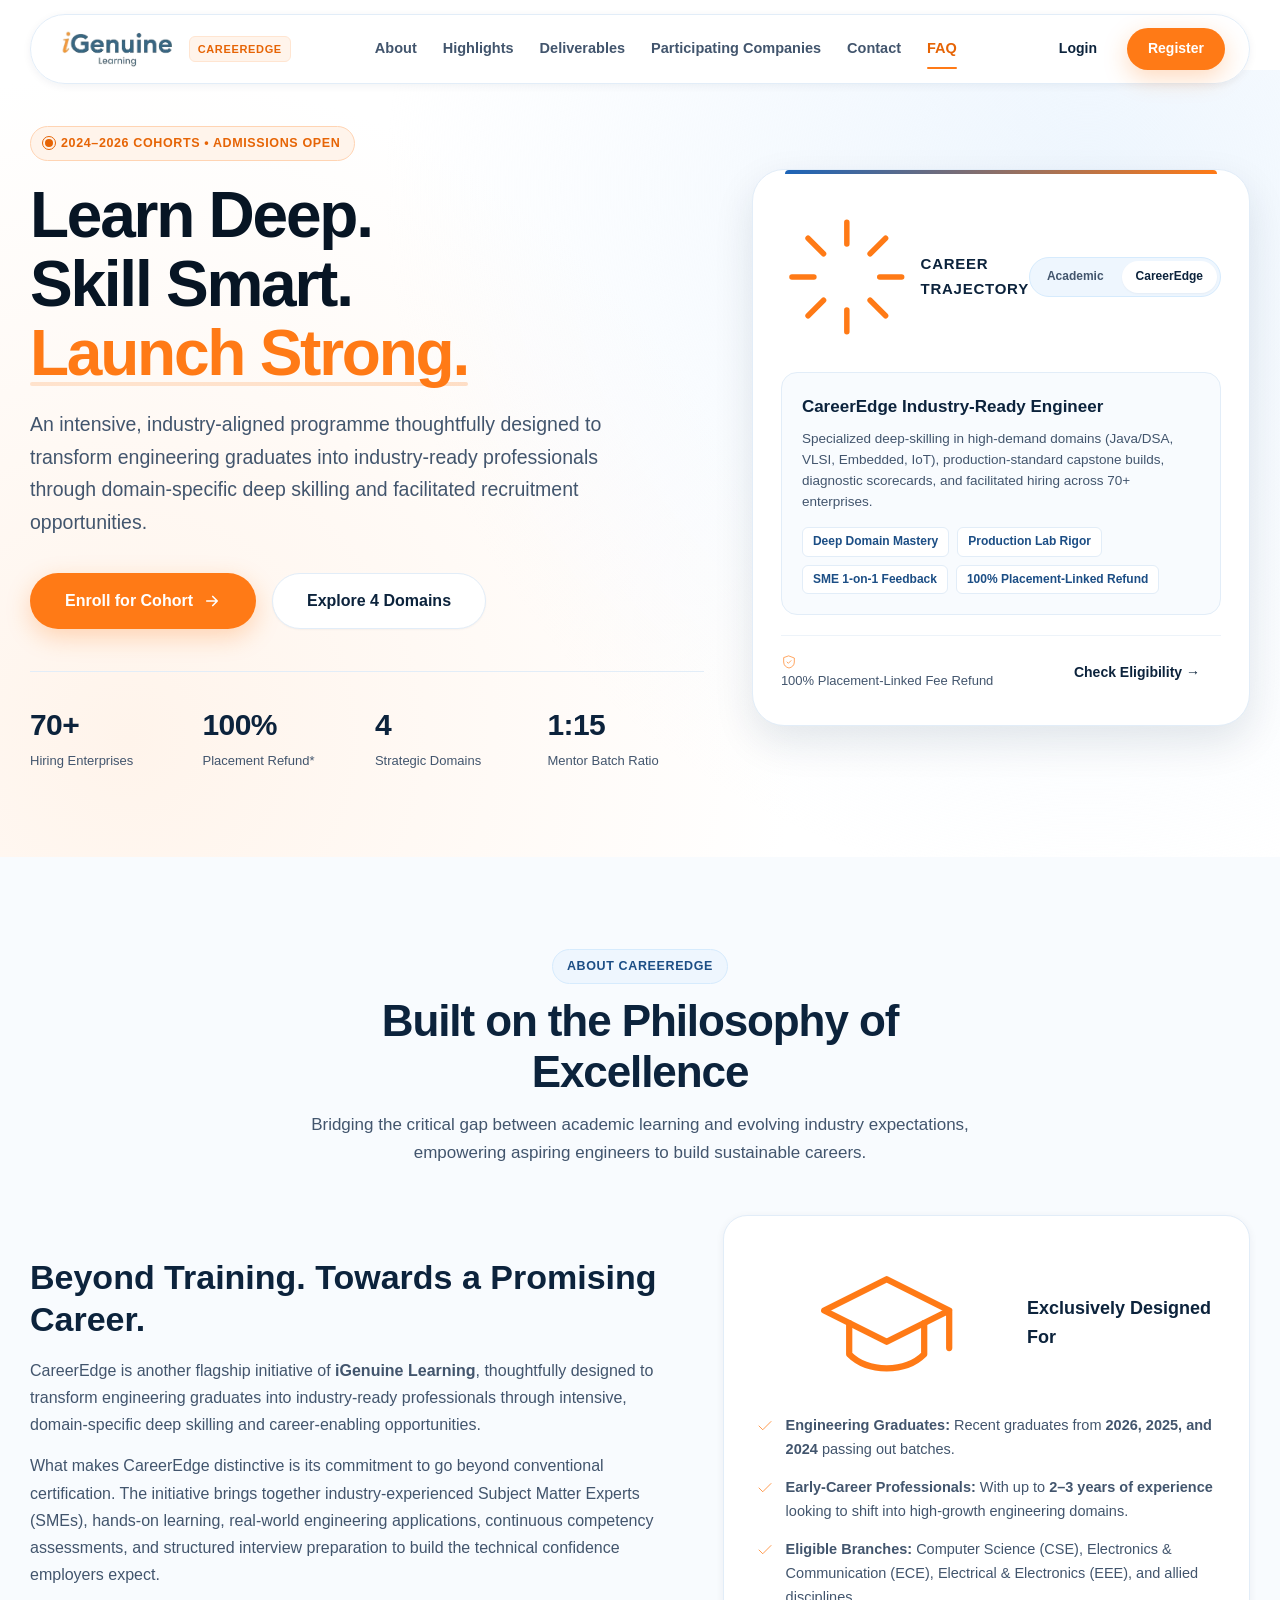
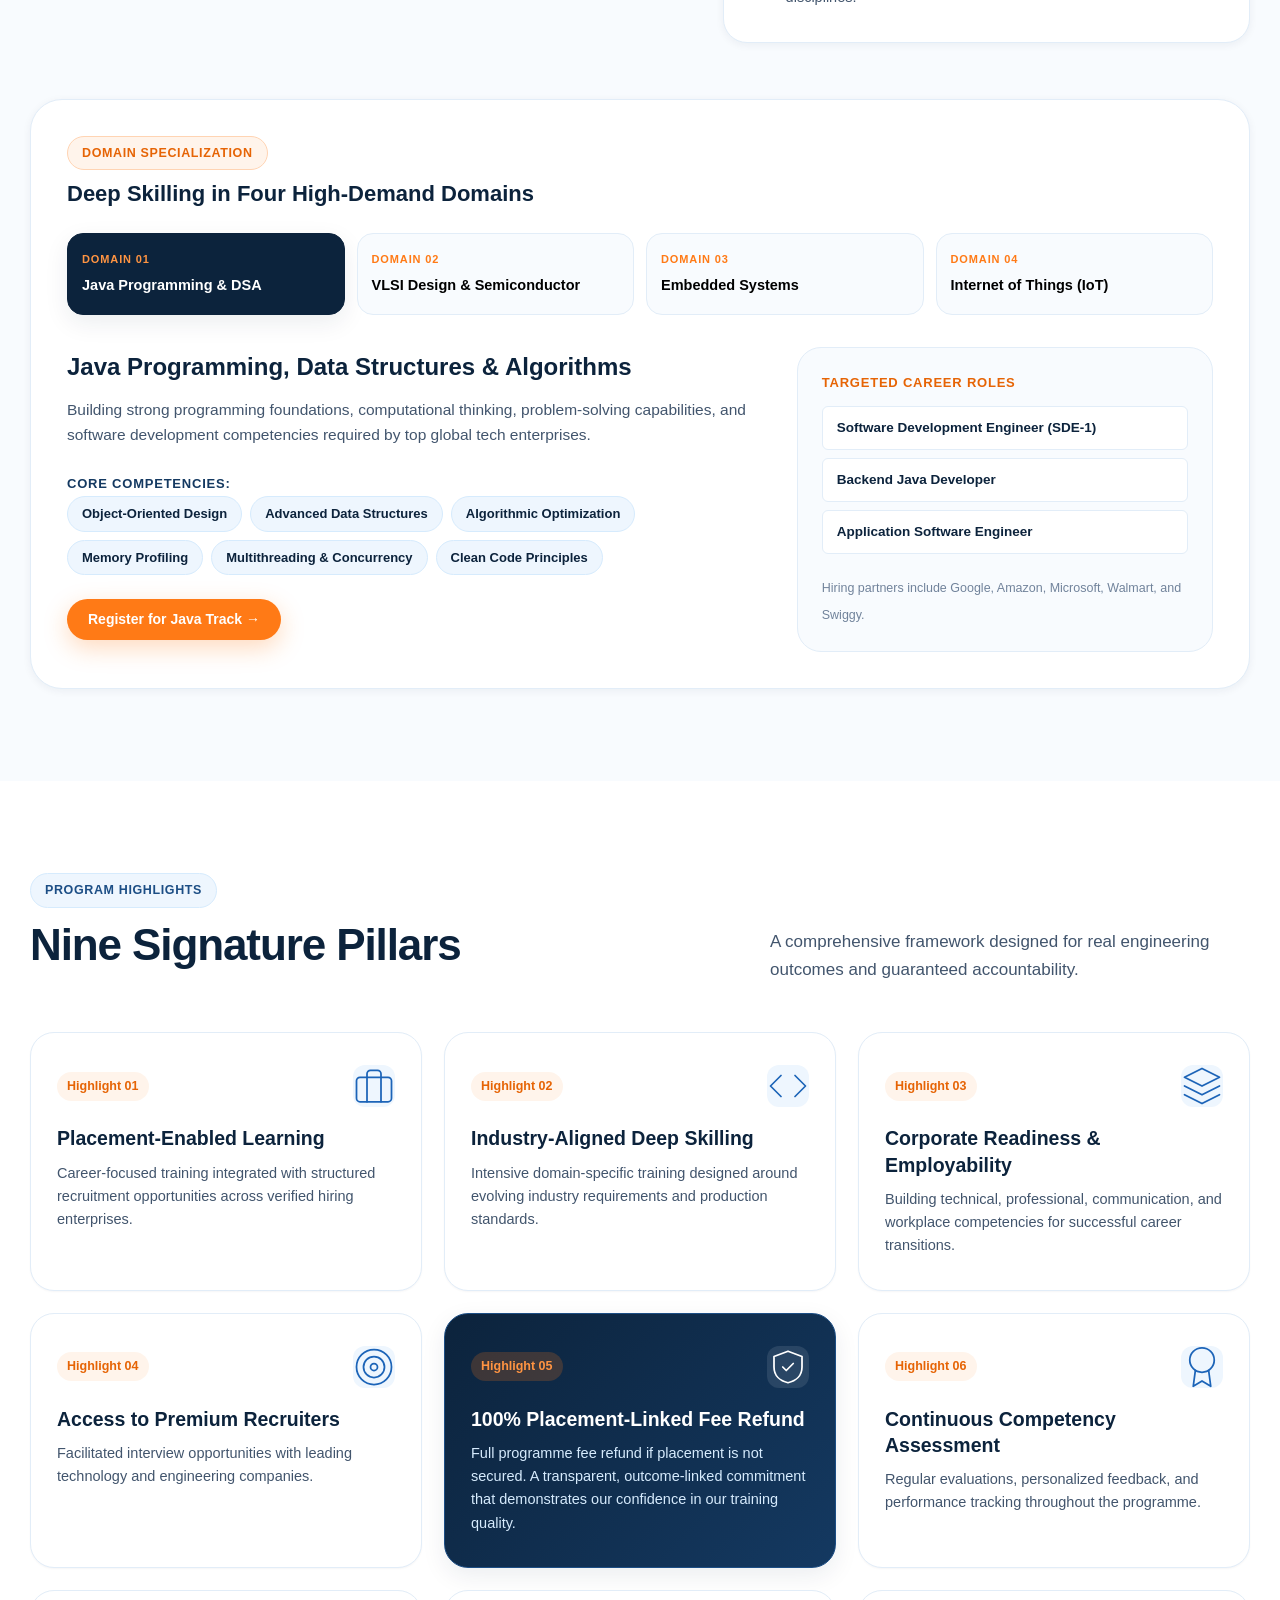
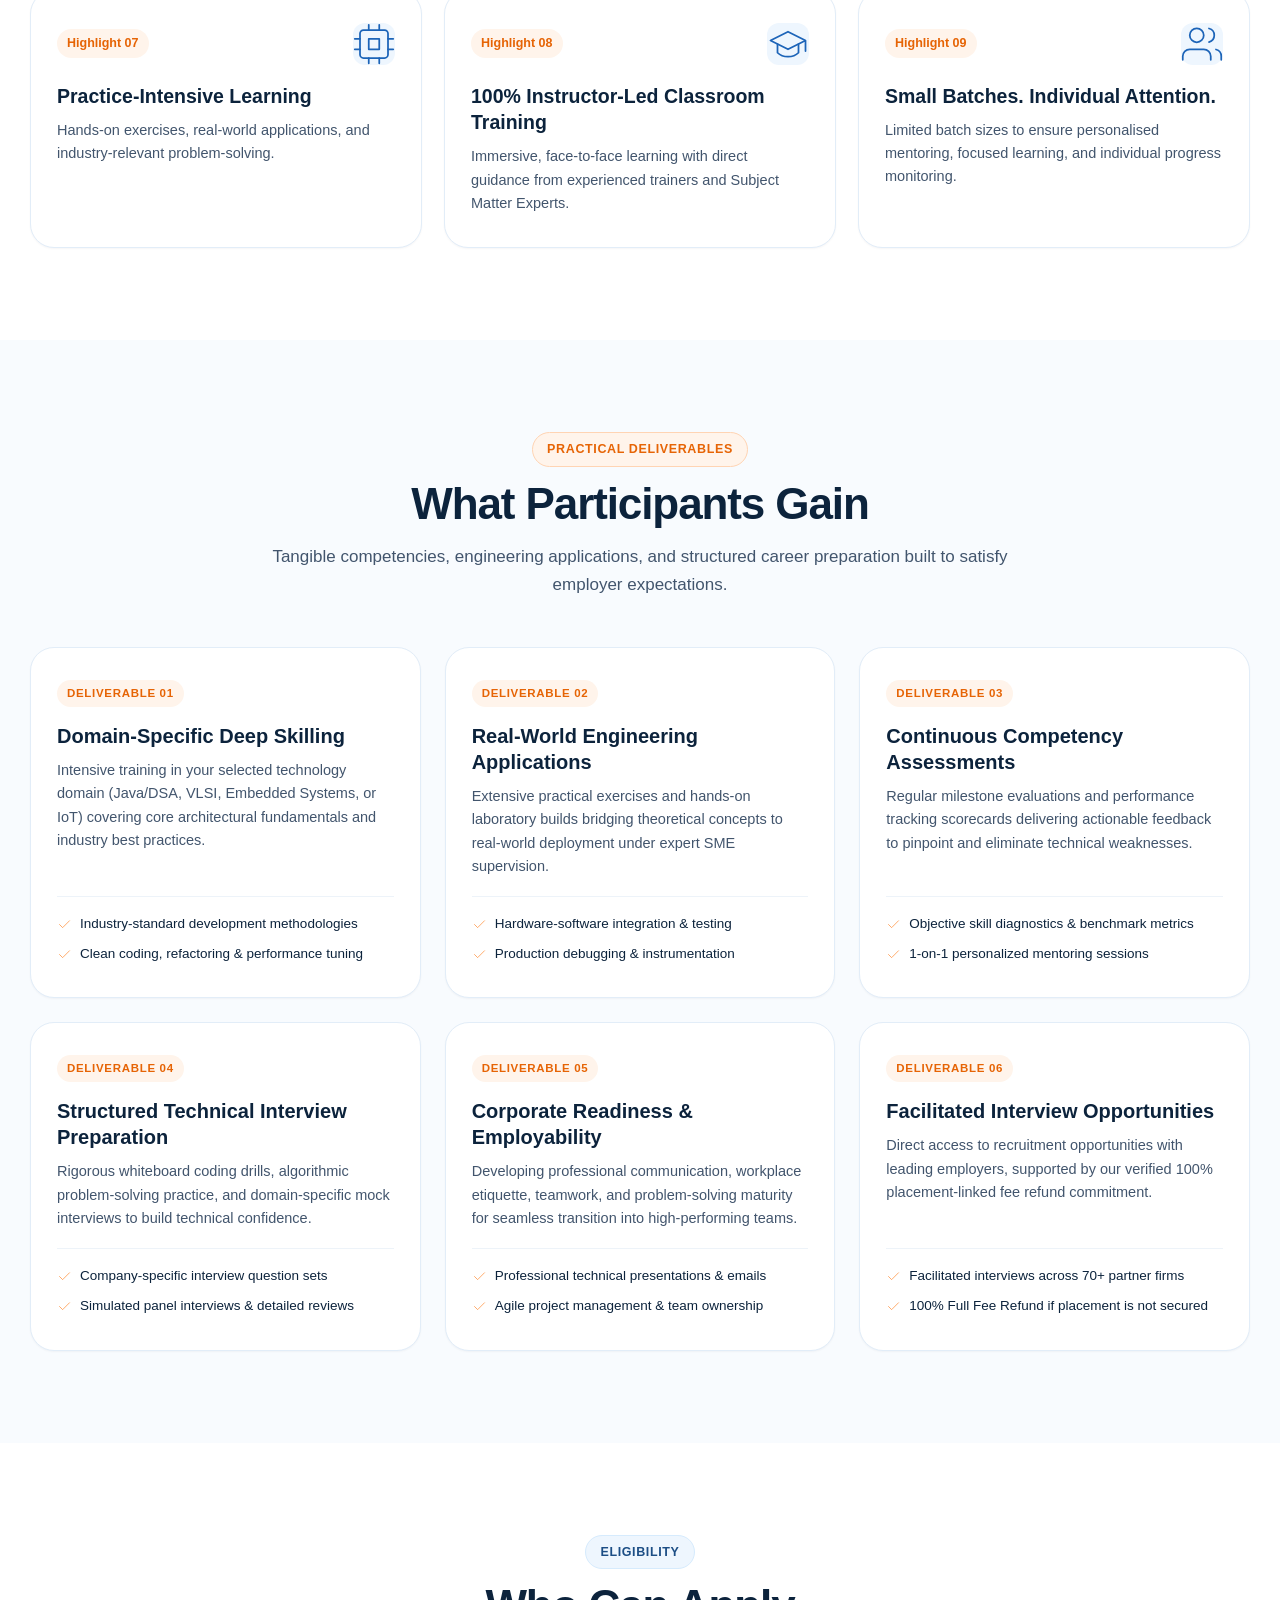
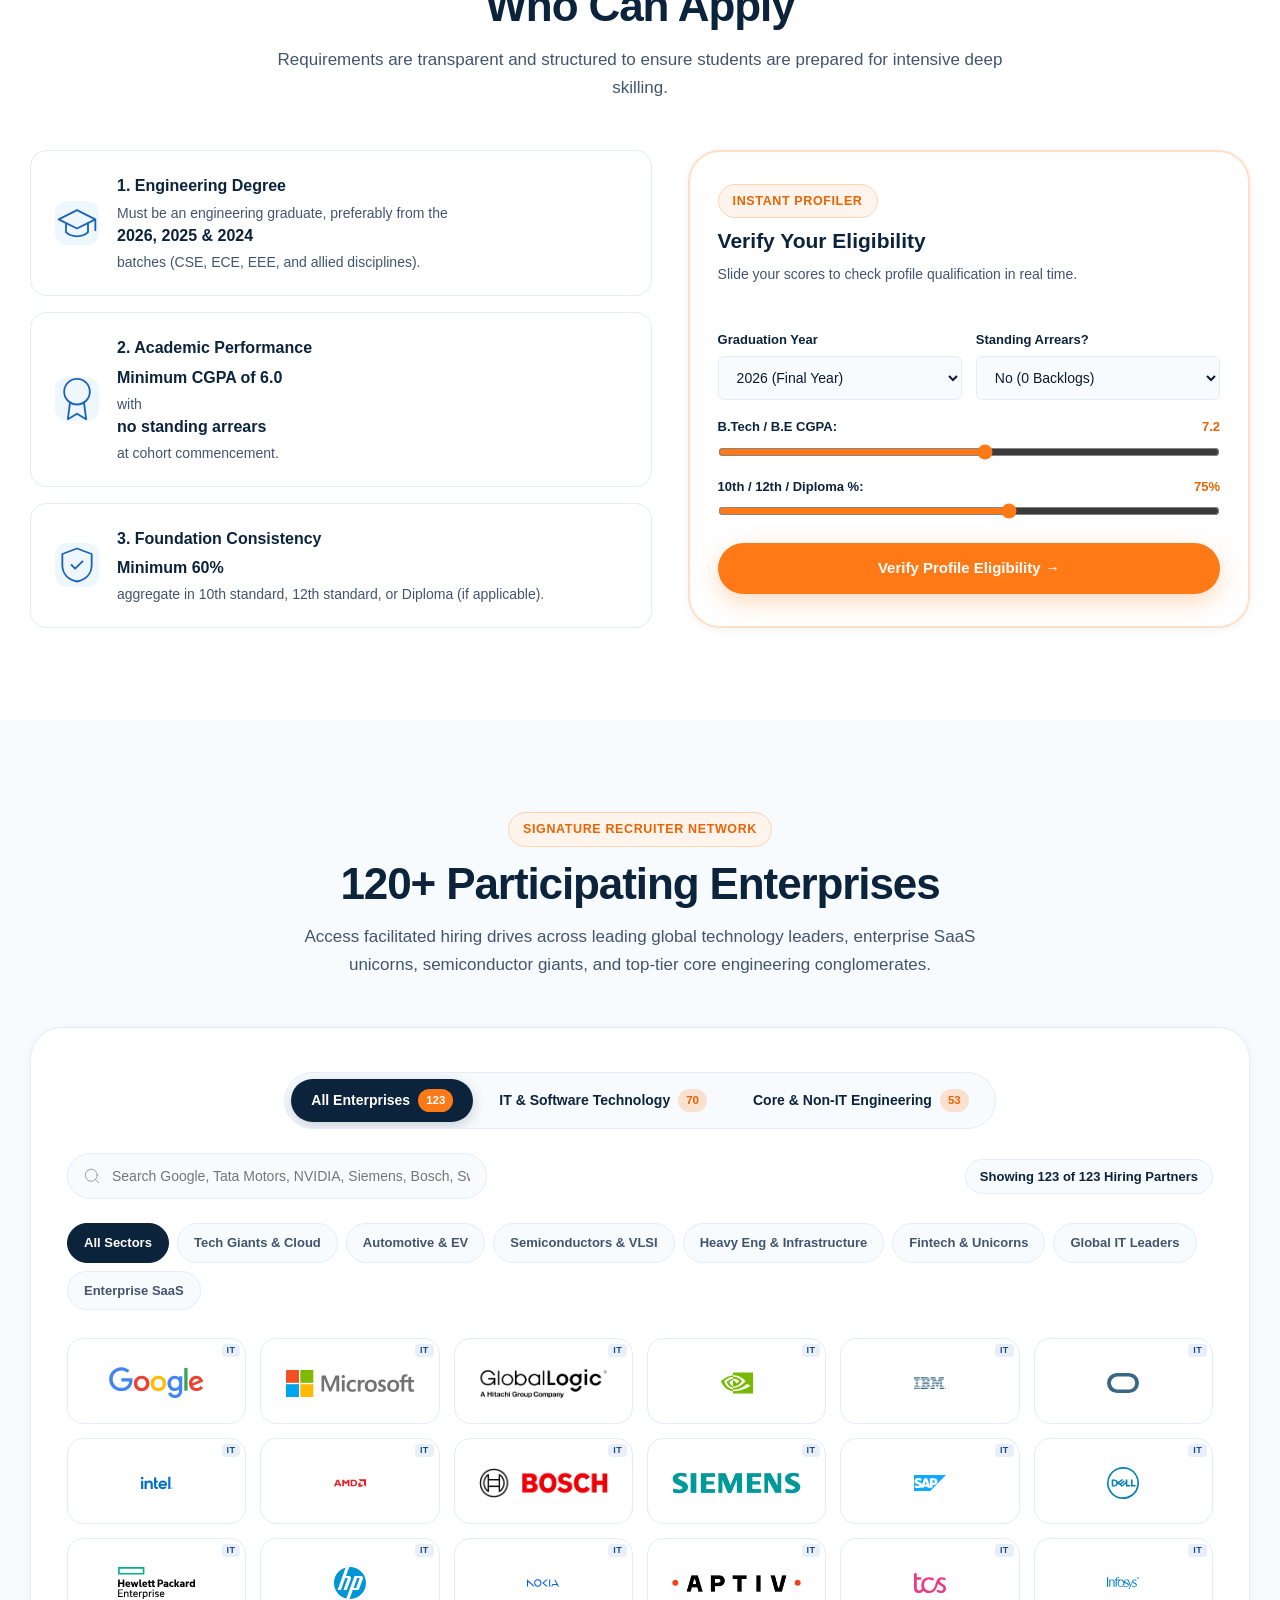
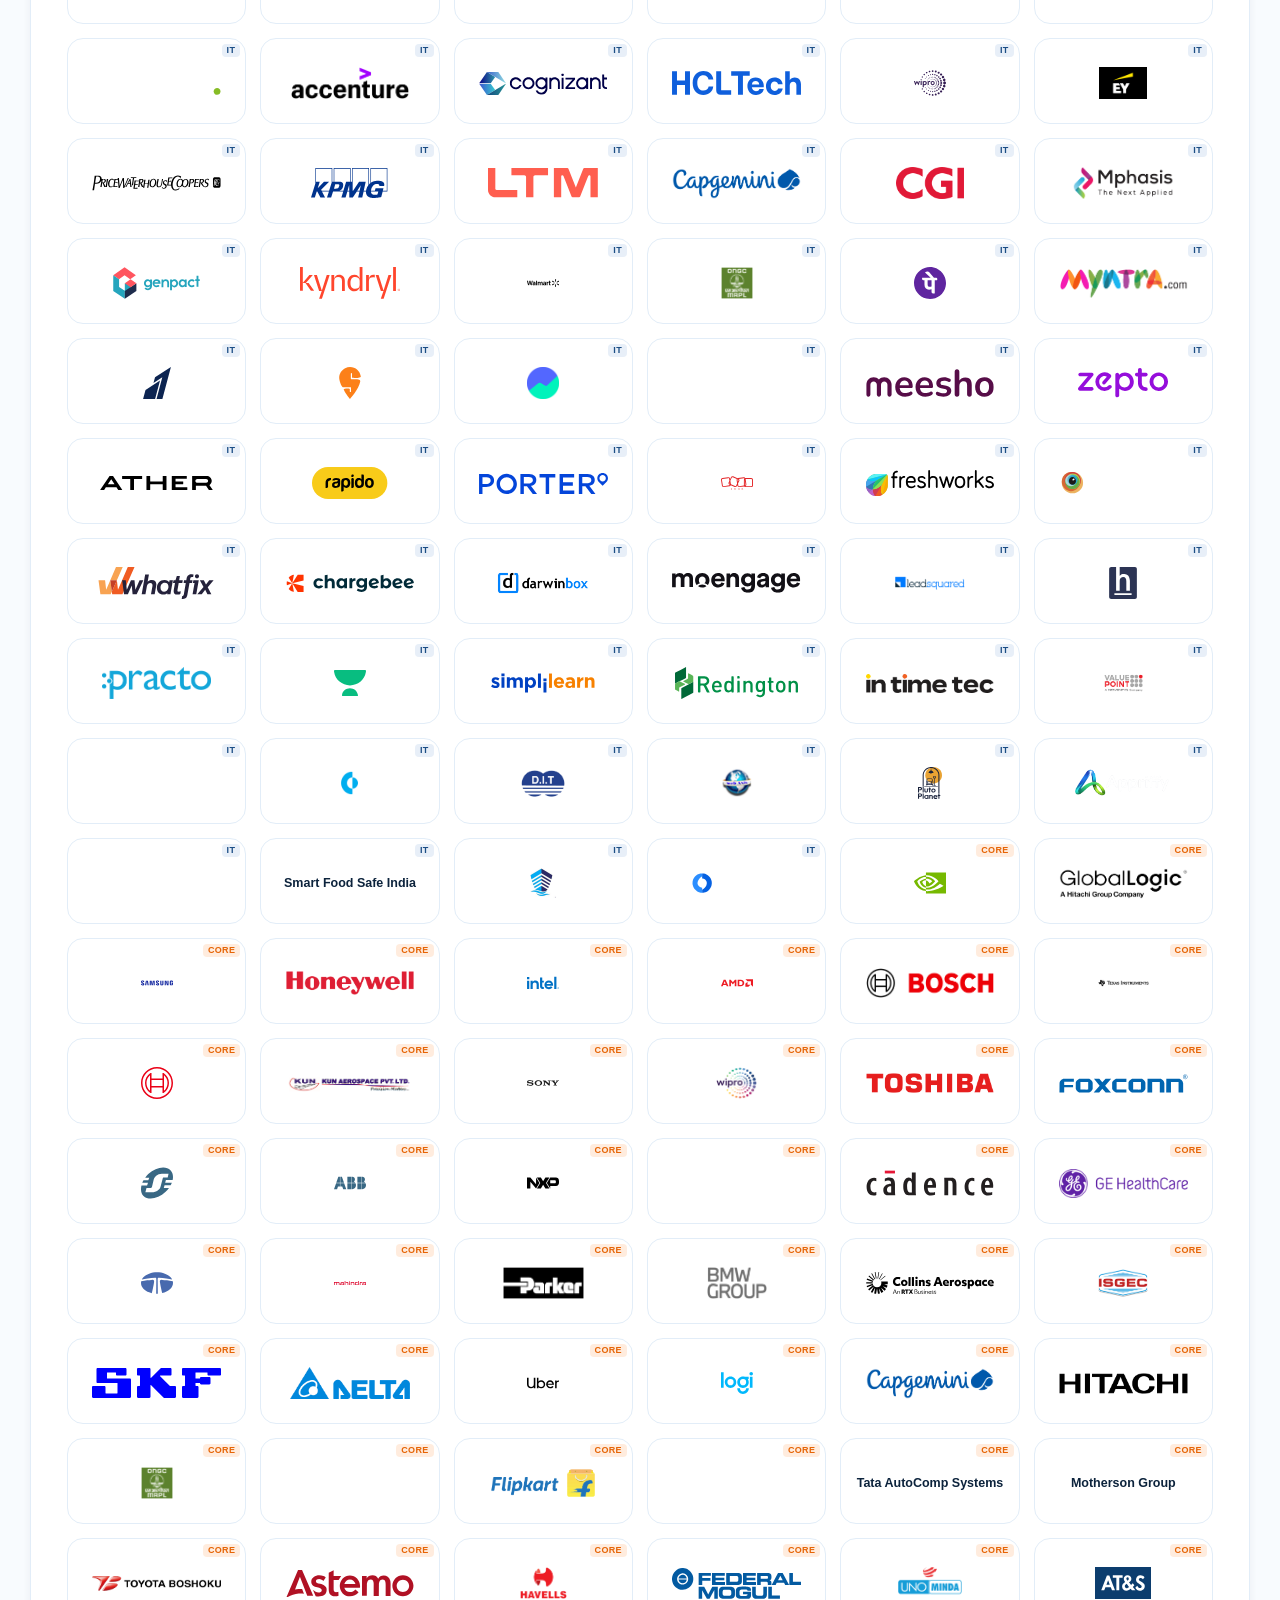
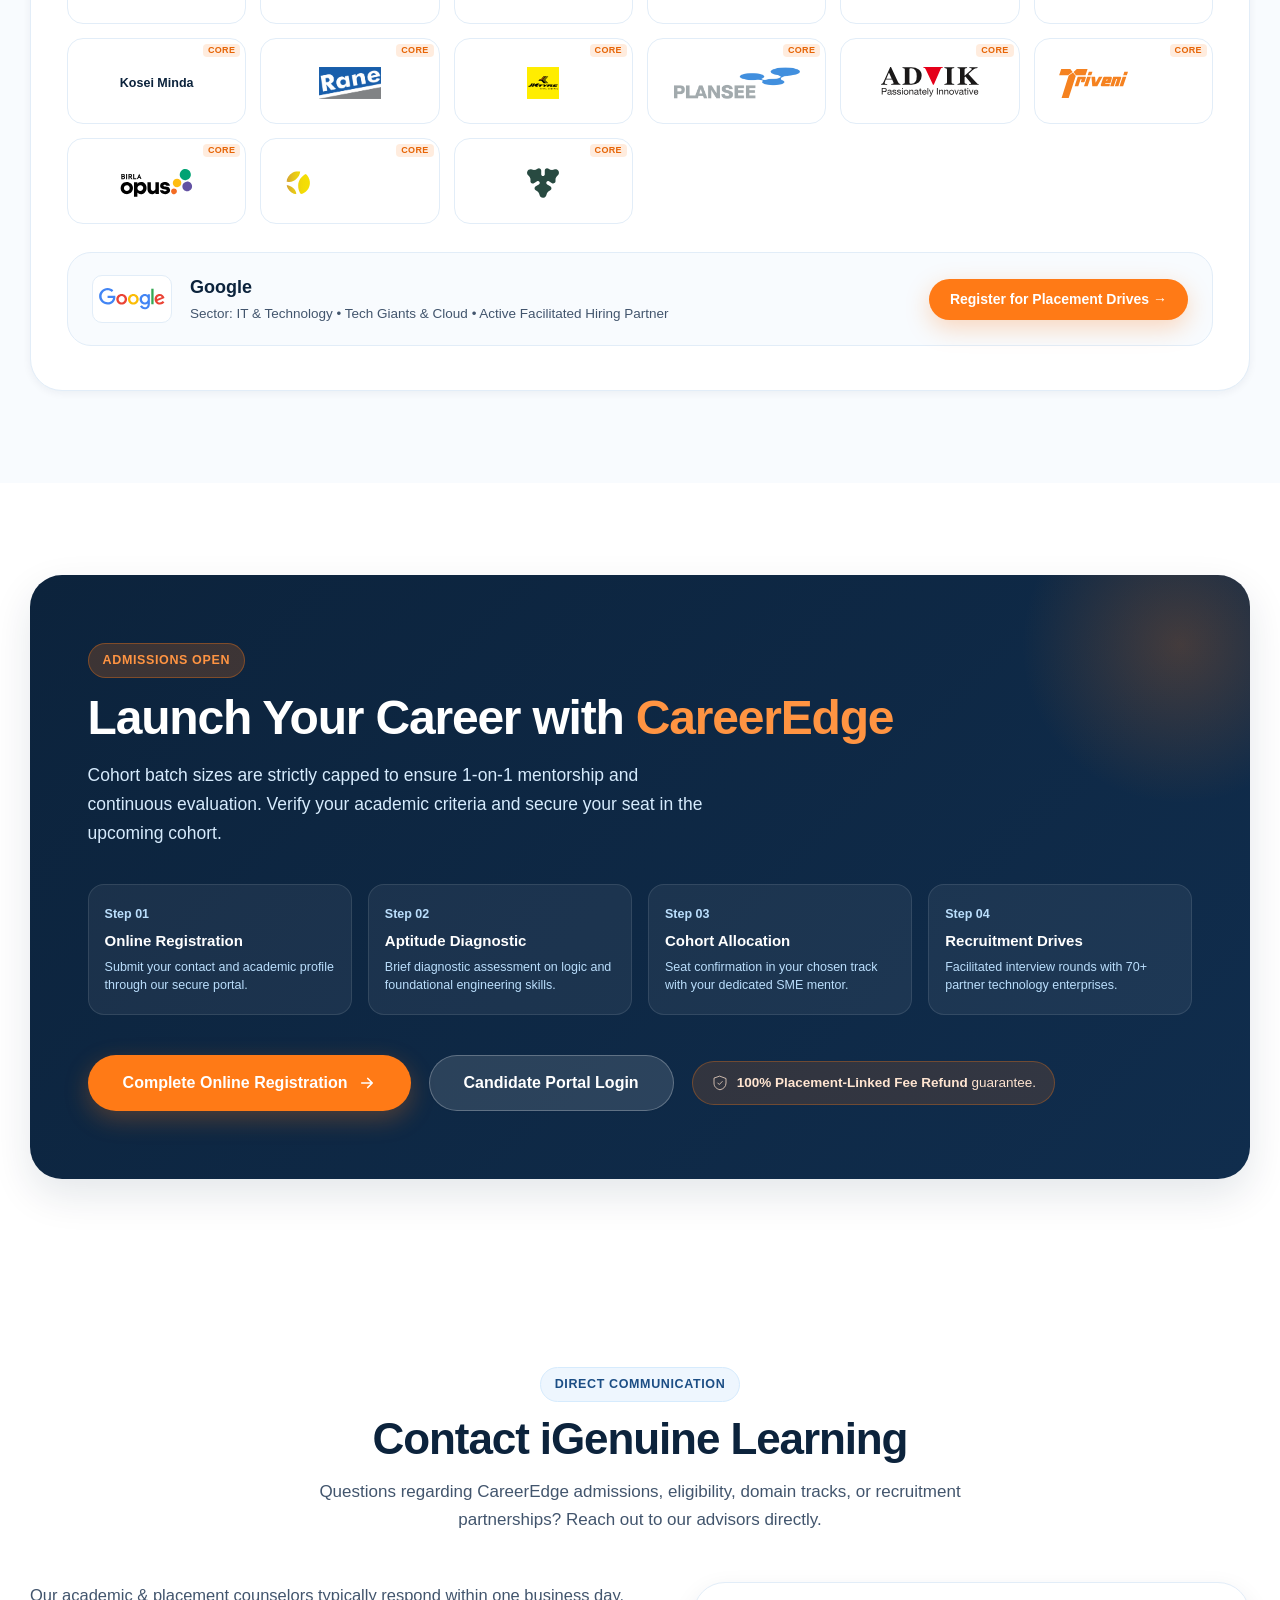
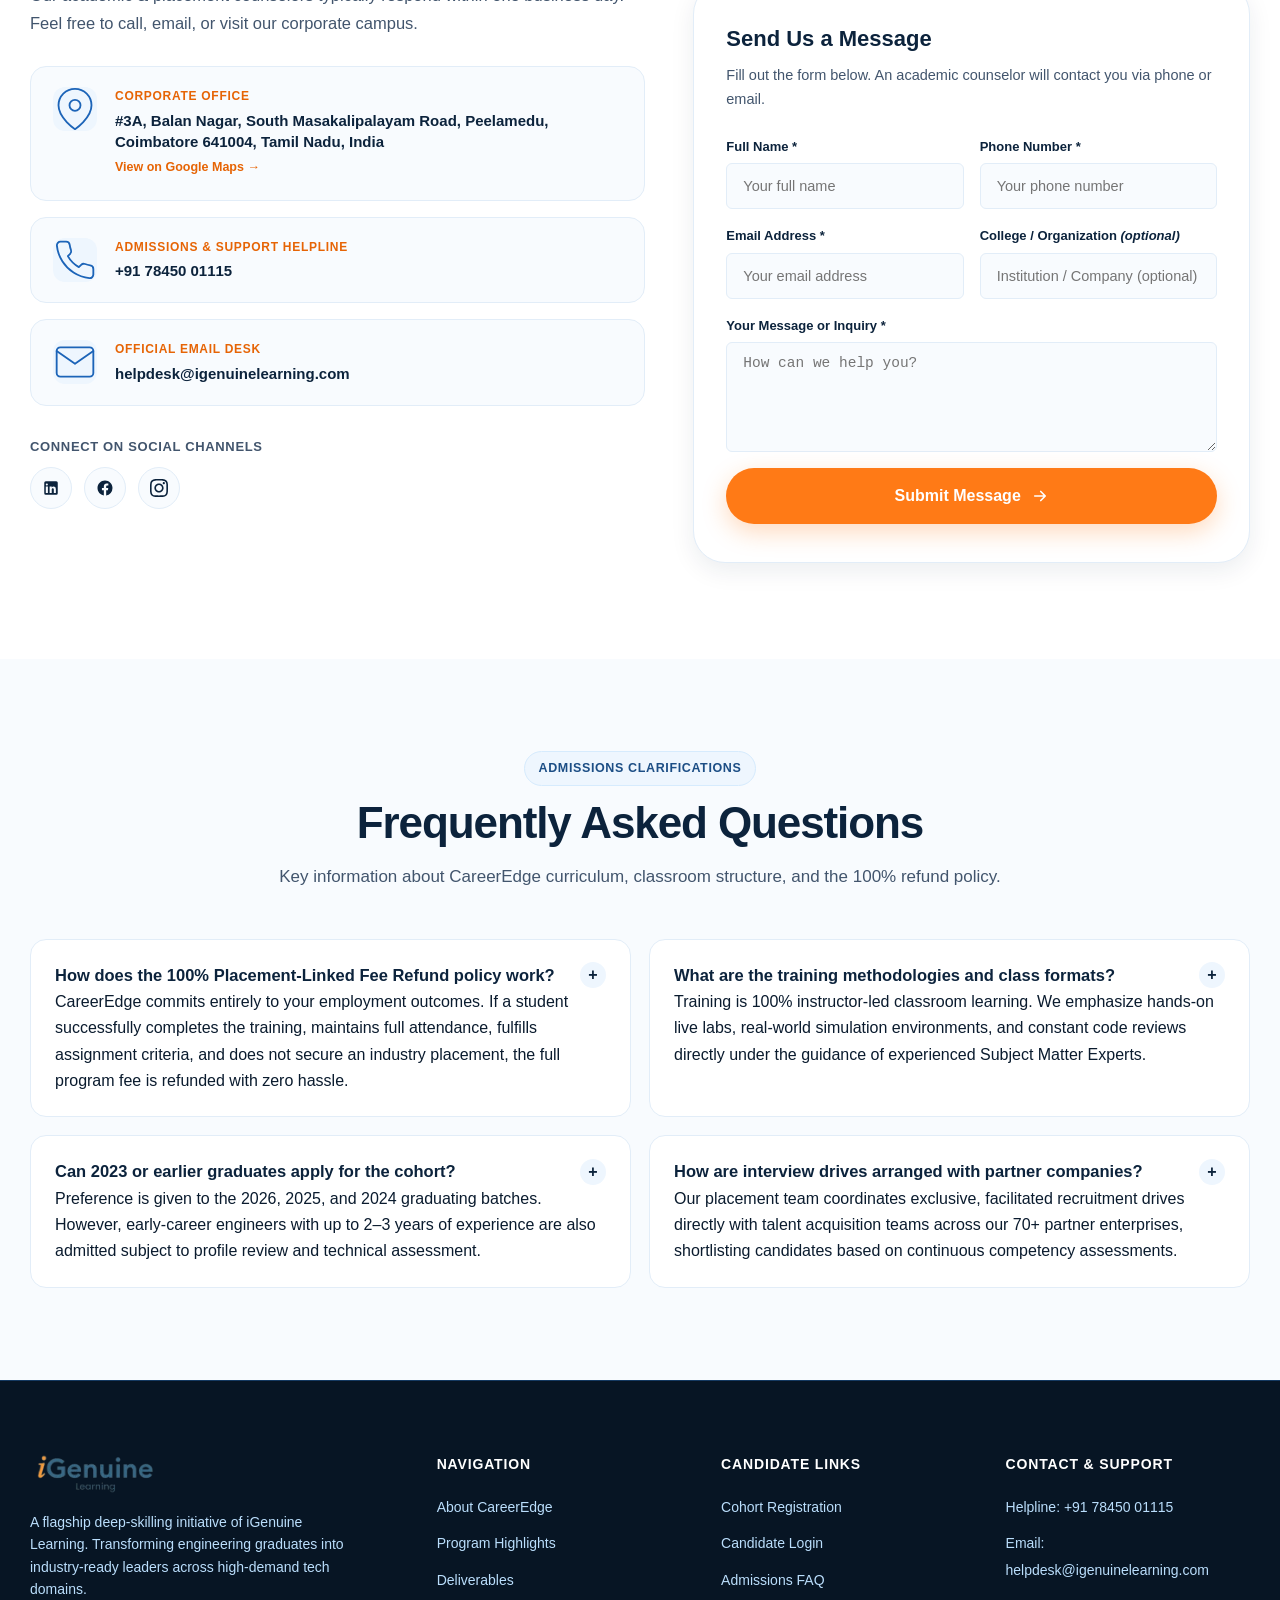
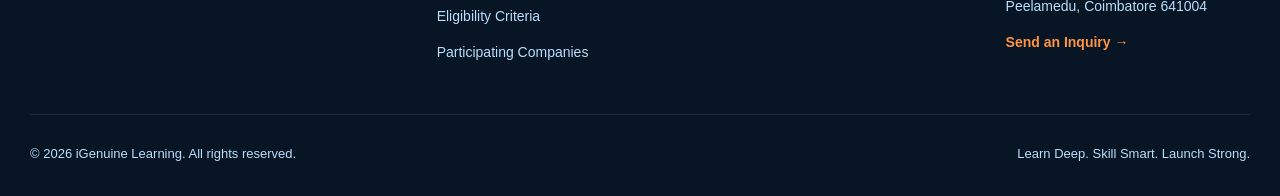
==== commit 4e12fd10: "Add responsive eligibility alignment, 123-company directory, and contact section" ====
--- a/index1.html
+++ b/index1.html
@@ -77,6 +77,126 @@
         padding: 18px 20px;
       }
     }
+    /* Sector Tabs & Differentiated Company Tiles */
+    .sector-tabs-wrap {
+      display: flex;
+      justify-content: center;
+      margin-bottom: 24px;
+    }
+    .sector-tabs {
+      display: inline-flex;
+      background: var(--surface-subtle);
+      border: 1.5px solid var(--border-light);
+      border-radius: var(--radius-pill);
+      padding: 6px;
+      gap: 6px;
+      max-width: 100%;
+      overflow-x: auto;
+    }
+    .sector-tab-btn {
+      display: inline-flex;
+      align-items: center;
+      gap: 8px;
+      padding: 10px 20px;
+      border-radius: var(--radius-pill);
+      font-size: 14px;
+      font-weight: 700;
+      color: var(--blue-900);
+      background: transparent;
+      border: none;
+      cursor: pointer;
+      transition: all var(--trans-fast);
+      white-space: nowrap;
+    }
+    .sector-tab-btn:hover {
+      background: rgba(28, 100, 184, 0.08);
+    }
+    .sector-tab-btn.is-active {
+      background: var(--blue-900);
+      color: var(--white);
+      box-shadow: 0 4px 14px rgba(12, 35, 60, 0.2);
+    }
+    .tab-count {
+      font-size: 11.5px;
+      font-weight: 800;
+      padding: 2px 8px;
+      border-radius: var(--radius-pill);
+      background: rgba(255, 122, 22, 0.2);
+      color: var(--orange-600);
+    }
+    .sector-tab-btn.is-active .tab-count {
+      background: var(--orange-500);
+      color: var(--white);
+    }
+    .company-tile {
+      position: relative;
+      background: var(--white);
+      border: 1px solid var(--border-light);
+      border-radius: var(--radius-md);
+      padding: 16px 10px 12px;
+      display: flex;
+      flex-direction: column;
+      align-items: center;
+      justify-content: center;
+      min-height: 86px;
+      cursor: pointer;
+      transition: all var(--trans-fast);
+    }
+    .company-tile:hover {
+      transform: translateY(-3px);
+      border-color: var(--orange-400);
+      box-shadow: 0 8px 20px rgba(12, 35, 60, 0.08);
+    }
+    .company-tile.is-active {
+      border: 2px solid var(--orange-500);
+      box-shadow: 0 6px 18px rgba(255, 122, 22, 0.25);
+    }
+    .tile-sector-badge {
+      position: absolute;
+      top: 5px;
+      right: 5px;
+      font-size: 9px;
+      font-weight: 800;
+      letter-spacing: 0.04em;
+      padding: 2px 5px;
+      border-radius: 4px;
+      text-transform: uppercase;
+      line-height: 1;
+    }
+    .tile-sector-badge--it {
+      background: rgba(28, 100, 184, 0.1);
+      color: var(--blue-700);
+    }
+    .tile-sector-badge--core {
+      background: rgba(255, 122, 22, 0.14);
+      color: var(--orange-600);
+    }
+    .company-tile img {
+      max-height: 32px;
+      max-width: 82%;
+      width: auto;
+      object-fit: contain;
+      transition: transform var(--trans-fast);
+    }
+    .company-tile:hover img {
+      transform: scale(1.05);
+    }
+    .company-tile-name {
+      font-size: 12.5px;
+      font-weight: 700;
+      color: var(--blue-900);
+      text-align: center;
+      line-height: 1.3;
+    }
+    .companies-counter-badge {
+      font-size: 13px;
+      font-weight: 700;
+      color: var(--blue-900);
+      background: var(--surface-subtle);
+      padding: 6px 14px;
+      border-radius: var(--radius-pill);
+      border: 1px solid var(--border-light);
+    }
   </style>
   
   <!-- Company Database & Interactive Engine -->
@@ -678,31 +798,48 @@
     <div class="container">
       <div class="section-head section-head--center">
         <span class="badge badge--orange">Signature Recruiter Network</span>
-        <h2 id="companies-title" class="section-title">70 Participating Enterprises</h2>
-        <p class="section-subtitle">Access facilitated hiring drives with leading global technology giants, product unicorns, semiconductor firms, and enterprise consulting leaders.</p>
+        <h2 id="companies-title" class="section-title">120+ Participating Enterprises</h2>
+        <p class="section-subtitle">Access facilitated hiring drives across leading global technology leaders, enterprise SaaS unicorns, semiconductor giants, and top-tier core engineering conglomerates.</p>
       </div>
 
       <div class="companies-signature-wrap">
+        <!-- Master Sector Differentiation Switcher -->
+        <div class="sector-tabs-wrap">
+          <div class="sector-tabs" role="tablist" aria-label="Company Sector Tabs">
+            <button type="button" class="sector-tab-btn is-active" data-sector="all">
+              All Enterprises <span class="tab-count">123</span>
+            </button>
+            <button type="button" class="sector-tab-btn" data-sector="it">
+              IT &amp; Software Technology <span class="tab-count">70</span>
+            </button>
+            <button type="button" class="sector-tab-btn" data-sector="core">
+              Core &amp; Non-IT Engineering <span class="tab-count">53</span>
+            </button>
+          </div>
+        </div>
+
         <!-- Search & Filter Controls -->
         <div class="companies-toolbar">
           <div class="search-input-box">
             <svg class="icon"><use href="#icon-search"/></svg>
-            <input type="text" id="company-search-field" placeholder="Search Google, NVIDIA, Swiggy, Intel, Swiggy..." aria-label="Search companies">
-          </div>
-          <span style="font-size:13px; font-weight:700; color:var(--blue-900);">70 Verified Hiring Partners</span>
-        </div>
-
-        <!-- Filter Chips -->
-        <div class="category-chips-row" role="tablist">
-          <button type="button" class="category-chip is-active" data-cat-group="all">All 70 Companies</button>
+            <input type="text" id="company-search-field" placeholder="Search Google, Tata Motors, NVIDIA, Siemens, Bosch, Swiggy..." aria-label="Search companies">
+          </div>
+          <span class="companies-counter-badge" id="companies-counter">Showing 123 Hiring Partners</span>
+        </div>
+
+        <!-- Sub-Domain Filter Chips -->
+        <div class="category-chips-row" id="company-category-chips" role="tablist">
+          <button type="button" class="category-chip is-active" data-cat-group="all">All Sectors</button>
           <button type="button" class="category-chip" data-cat-group="Tech Giants &amp; Cloud">Tech Giants &amp; Cloud</button>
-          <button type="button" class="category-chip" data-cat-group="Semiconductors &amp; Systems">Semiconductors &amp; Systems</button>
+          <button type="button" class="category-chip" data-cat-group="Automotive &amp; EV">Automotive &amp; EV</button>
+          <button type="button" class="category-chip" data-cat-group="Semiconductors &amp; Systems">Semiconductors &amp; VLSI</button>
+          <button type="button" class="category-chip" data-cat-group="Heavy Eng &amp; Infrastructure">Heavy Eng &amp; Infrastructure</button>
           <button type="button" class="category-chip" data-cat-group="Fintech &amp; Unicorns">Fintech &amp; Unicorns</button>
-          <button type="button" class="category-chip" data-cat-group="Consulting &amp; IT Leaders">Consulting &amp; IT Leaders</button>
-          <button type="button" class="category-chip" data-cat-group="SaaS &amp; Enterprise">SaaS &amp; Product</button>
-        </div>
-
-        <!-- Dynamic Company Directory Grid (70 Companies) -->
+          <button type="button" class="category-chip" data-cat-group="Consulting &amp; IT Leaders">Global IT Leaders</button>
+          <button type="button" class="category-chip" data-cat-group="SaaS &amp; Enterprise">Enterprise SaaS</button>
+        </div>
+
+        <!-- Dynamic Company Directory Grid (Displays All Companies Without Internal Scrolling) -->
         <div class="directory-grid" id="companies-directory-grid"></div>
 
         <!-- Selected Company Inspector Bar -->
@@ -713,7 +850,7 @@
             </div>
             <div class="inspector-details">
               <h4 id="inspector-heading">Google</h4>
-              <p id="inspector-sub">Industry Category: Tech Giants &amp; Cloud • Active Facilitated Hiring Partner</p>
+              <p id="inspector-sub">Sector: IT &amp; Technology • Tech Giants &amp; Cloud • Active Facilitated Hiring Partner</p>
             </div>
           </div>
           <a href="/corpx-edge/register.php" class="btn btn-primary btn-sm">Register for Placement Drives →</a>
@@ -799,19 +936,15 @@
             </a>
 
             <!-- Phone / Helpline Card -->
-            <div class="contact-card-link" style="cursor:default;">
+            <a class="contact-card-link" href="tel:+917845001115" aria-label="Call Admissions Helpline +91 78450 01115">
               <div class="contact-card-link__icon">
                 <svg class="icon"><use href="#icon-phone"/></svg>
               </div>
               <div>
-                <strong>Admissions &amp; Support Helplines</strong>
-                <p>
-                  <a href="tel:+917845001115" style="color:var(--blue-900); font-weight:700; text-decoration:none;">+91 78450 01115</a> &nbsp;|&nbsp; 
-                  <a href="tel:+919488031919" style="color:var(--blue-900); font-weight:700; text-decoration:none;">+91 94880 31919</a>
-                </p>
-                <span style="font-size:12.5px; color:var(--ink-muted); display:inline-block; margin-top:4px;">Hours: Monday to Saturday • 9:00 AM – 6:30 PM IST</span>
-              </div>
-            </div>
+                <strong>Admissions &amp; Support Helpline</strong>
+                <p style="color:var(--blue-900); font-weight:700;">+91 78450 01115</p>
+              </div>
+            </a>
 
             <!-- Email Card -->
             <a class="contact-card-link" href="mailto:helpdesk@igenuinelearning.com" aria-label="Email helpdesk@igenuinelearning.com">
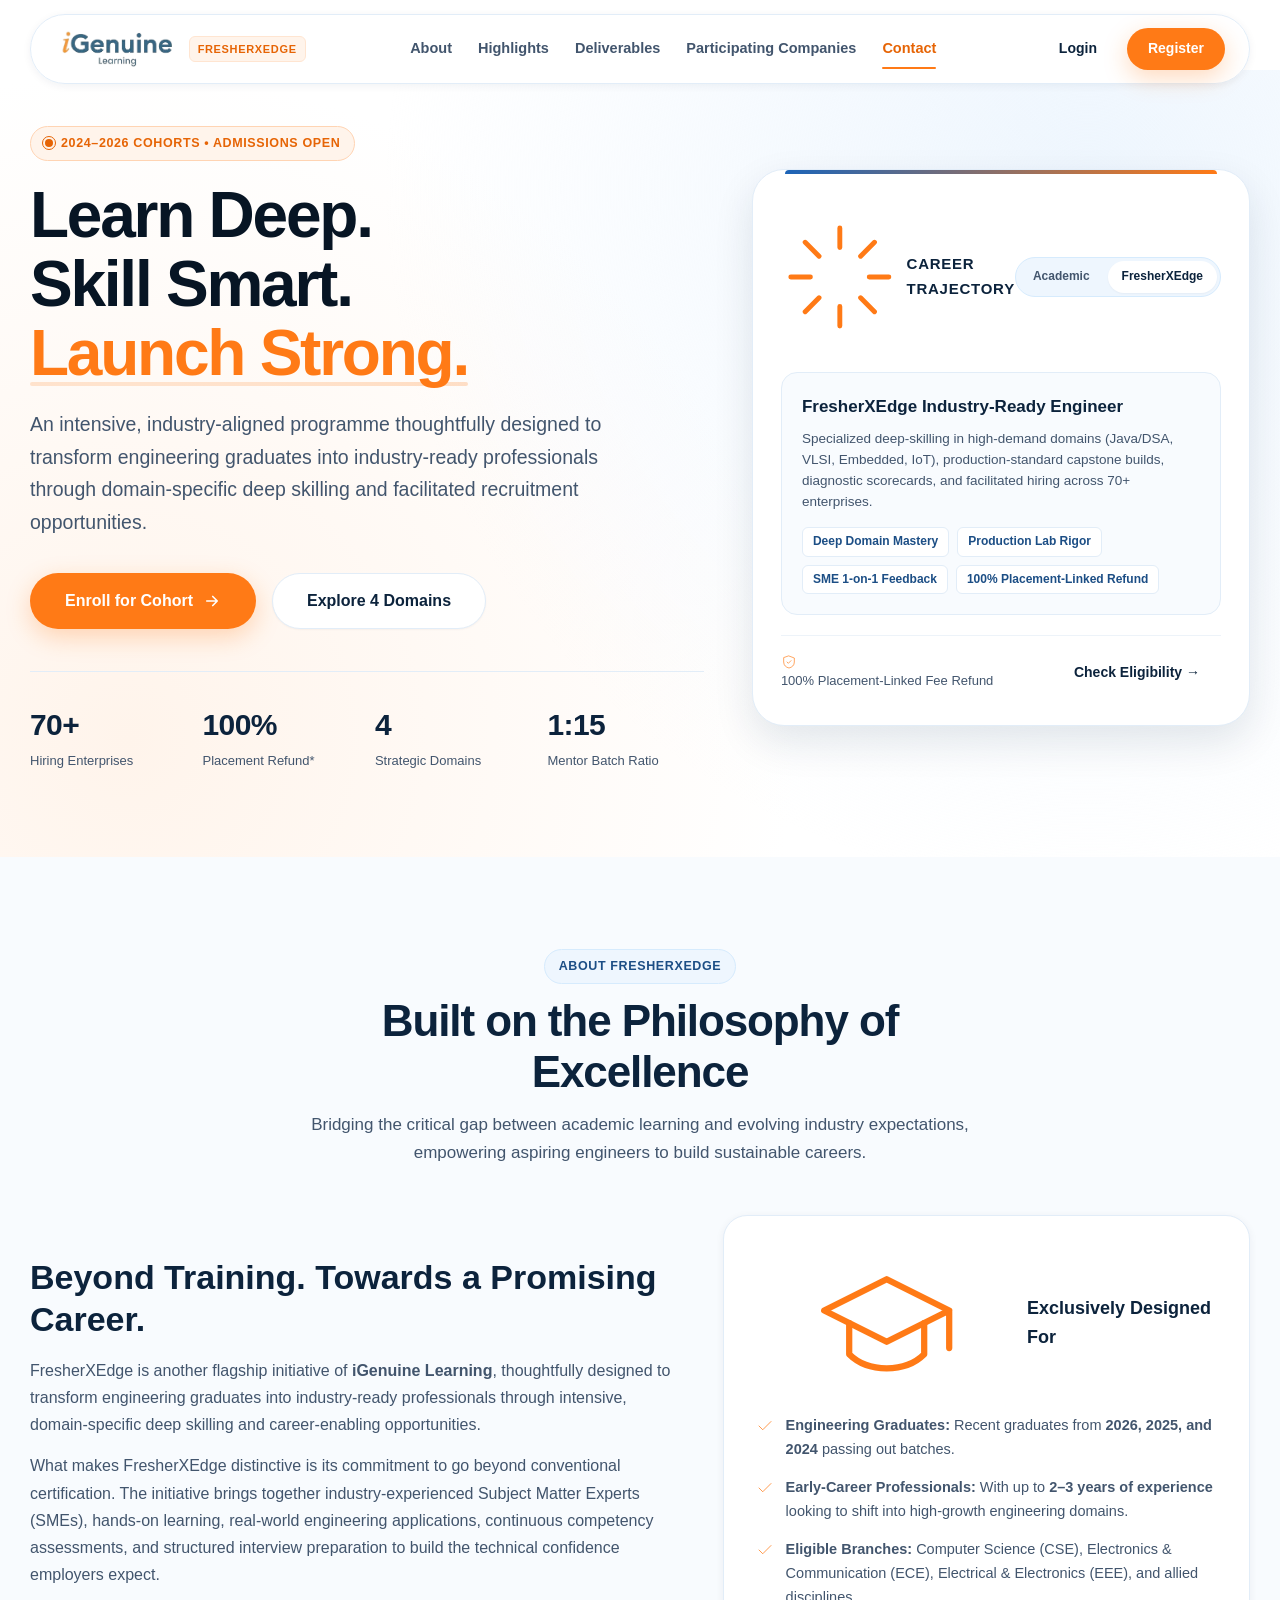
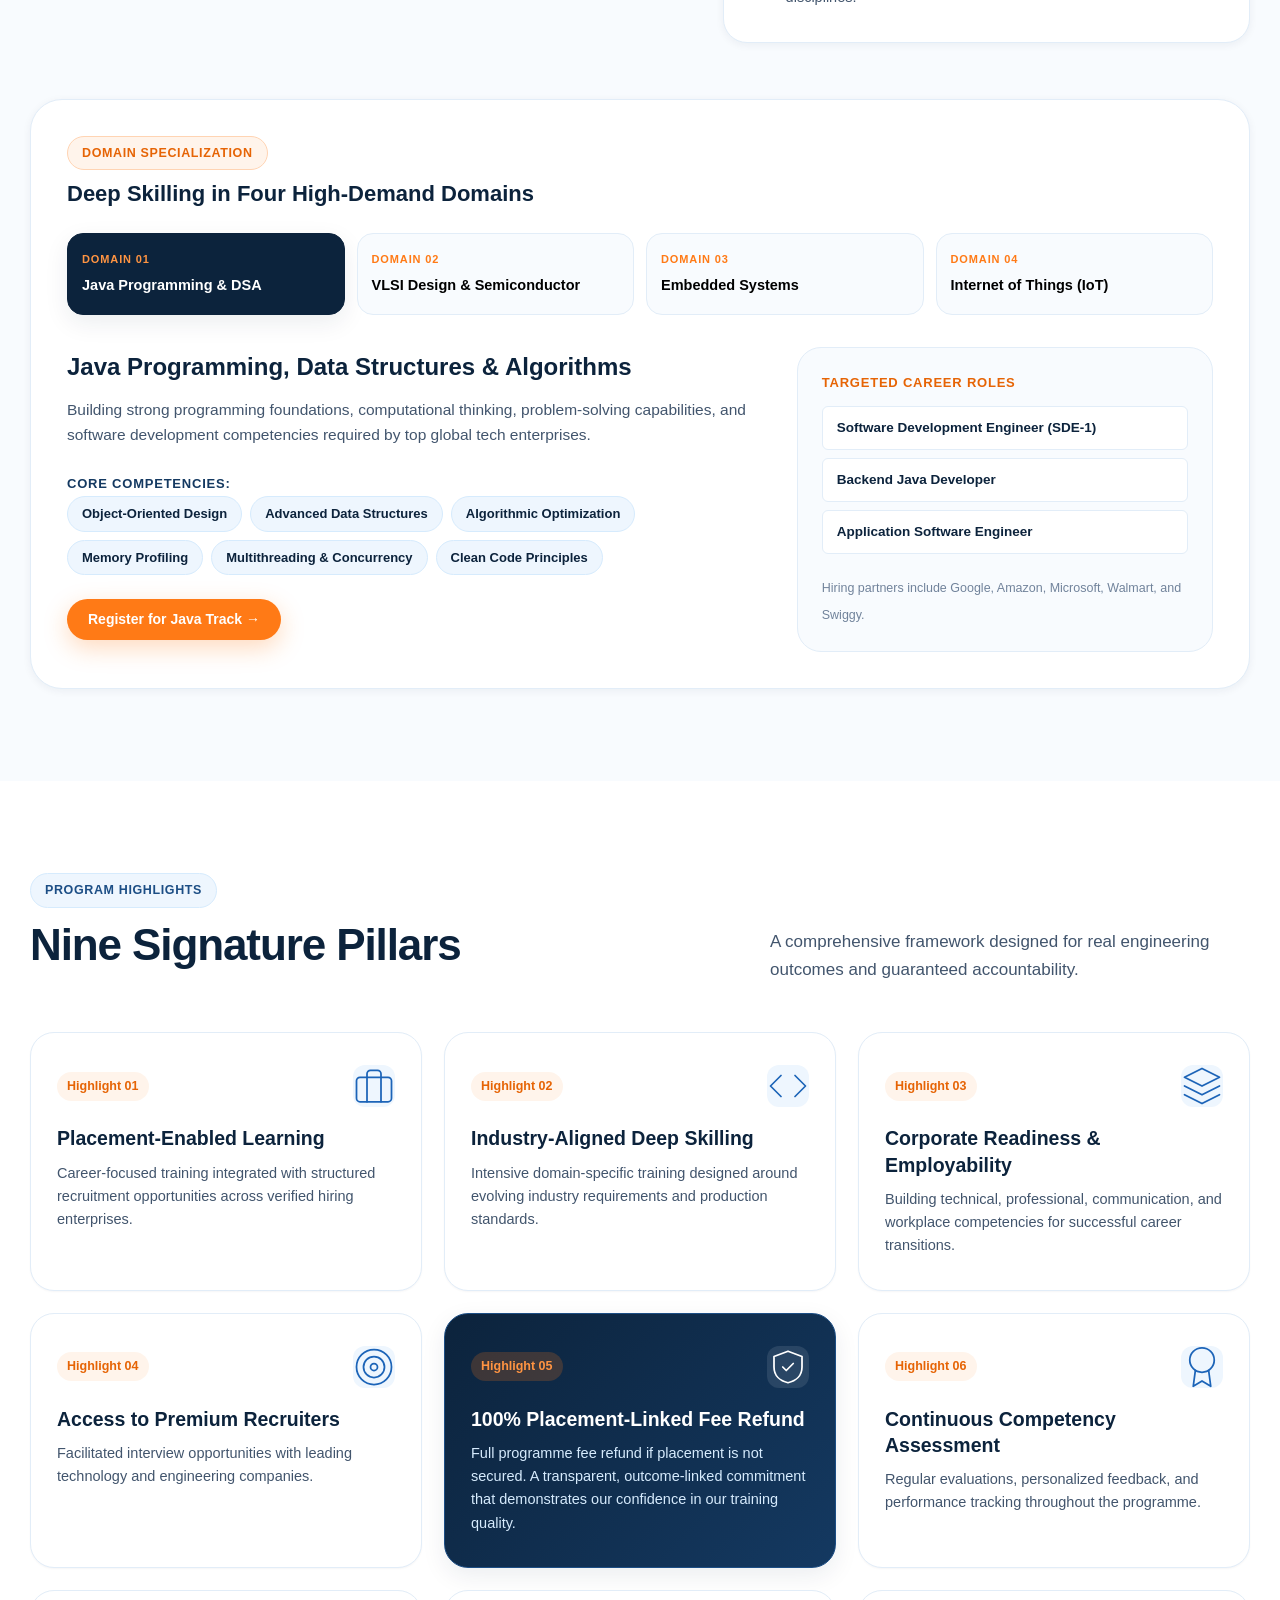
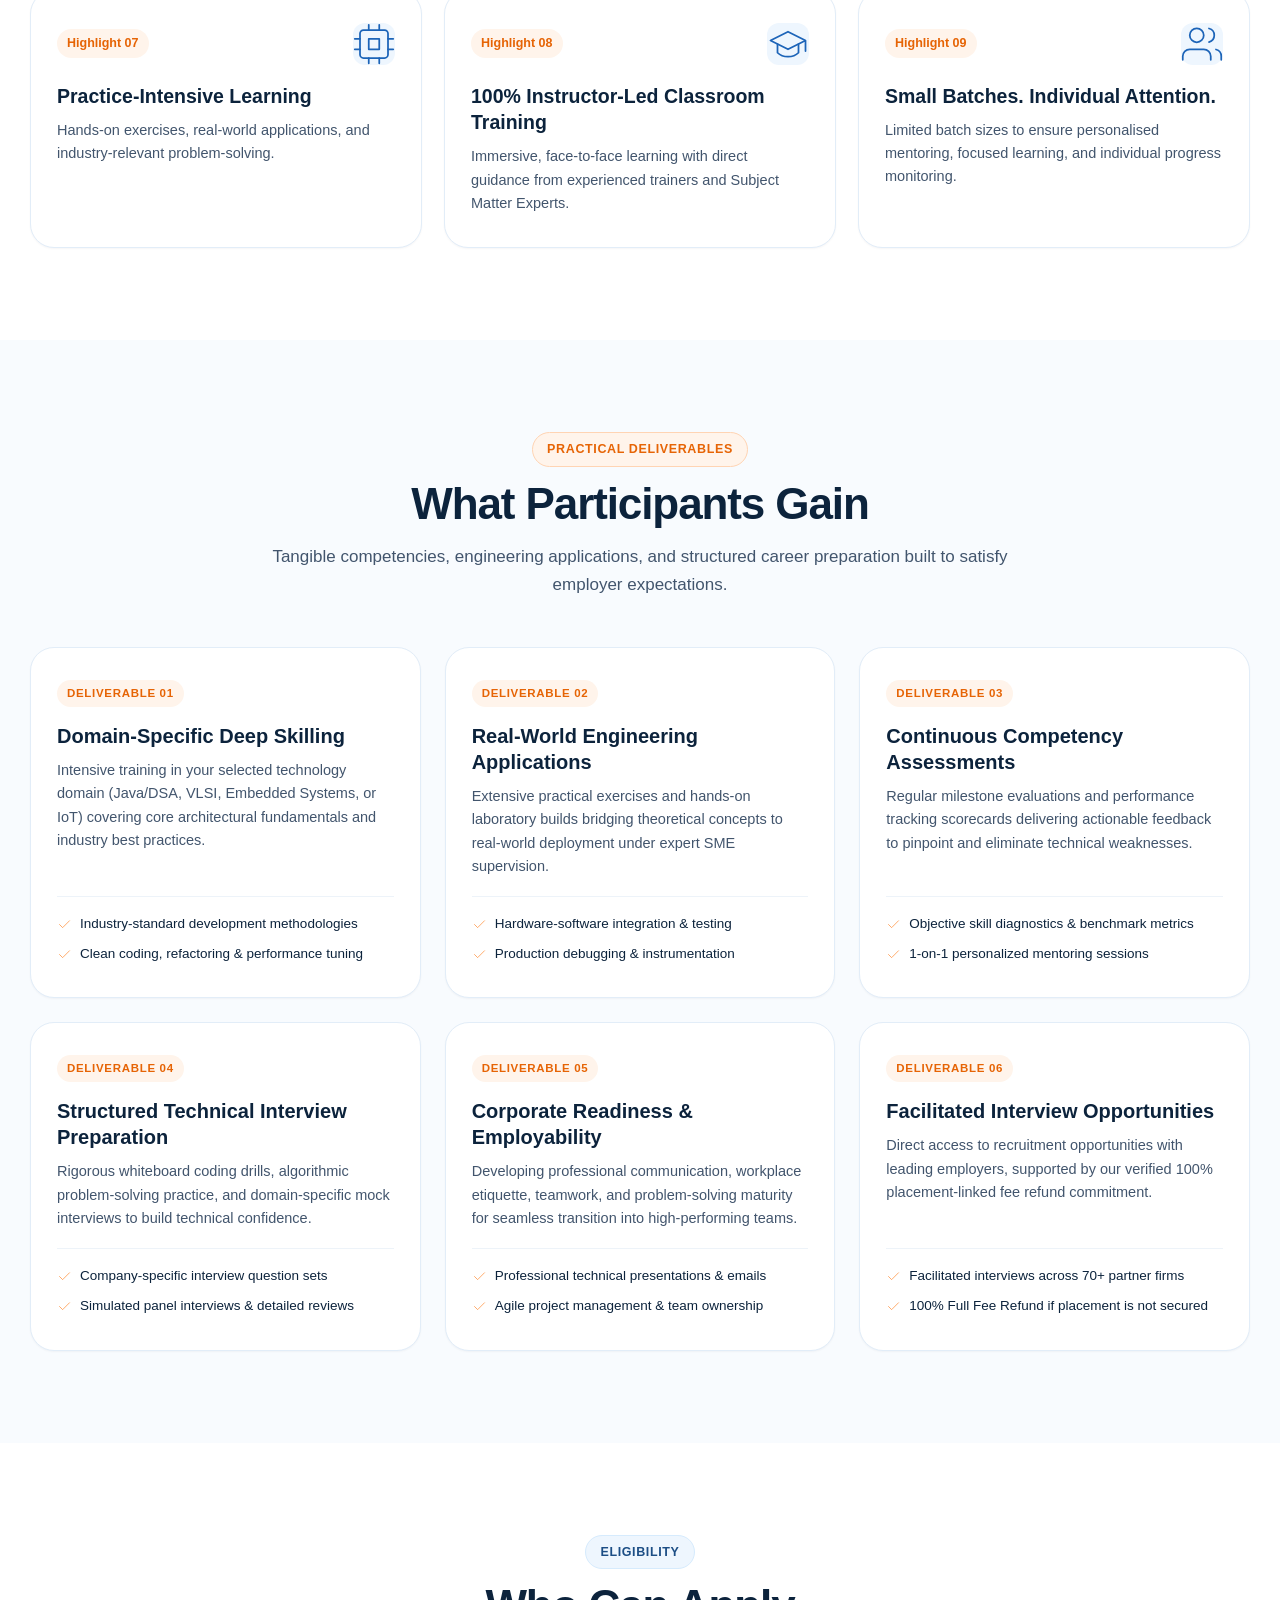
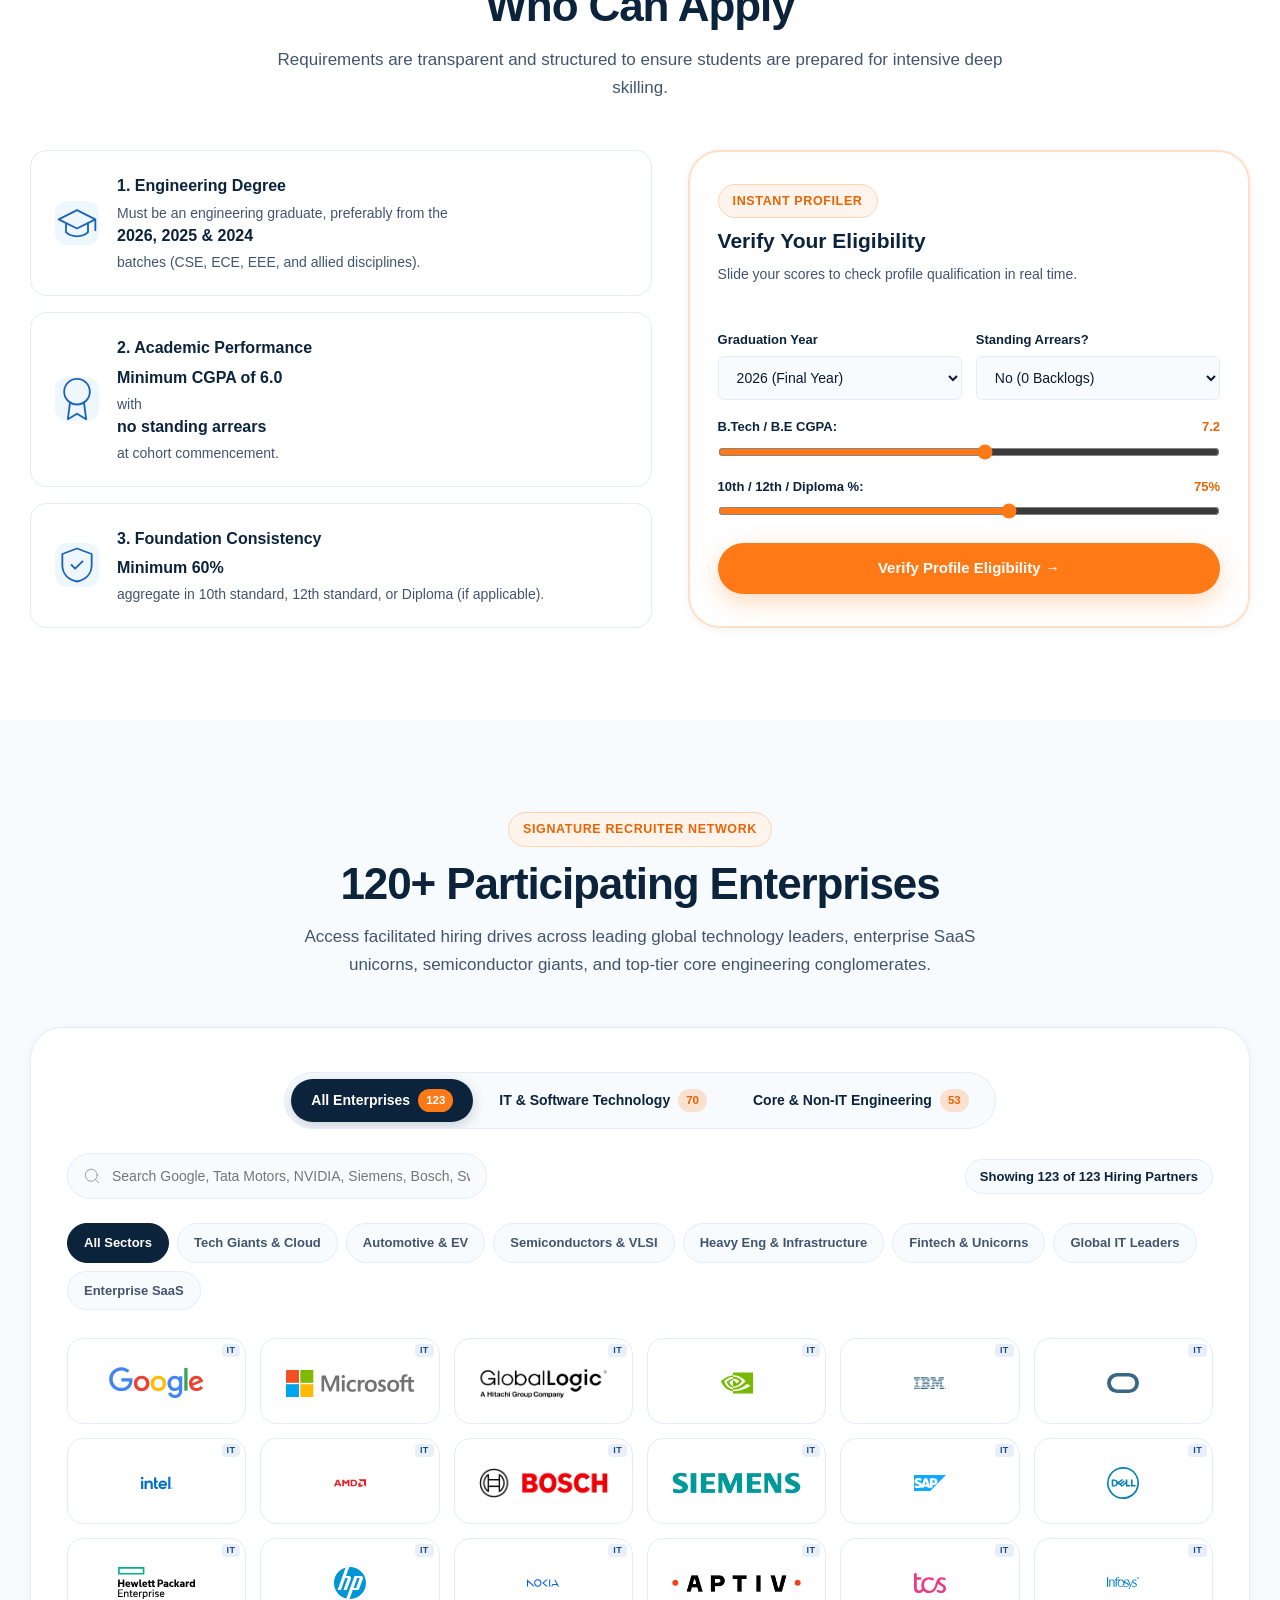
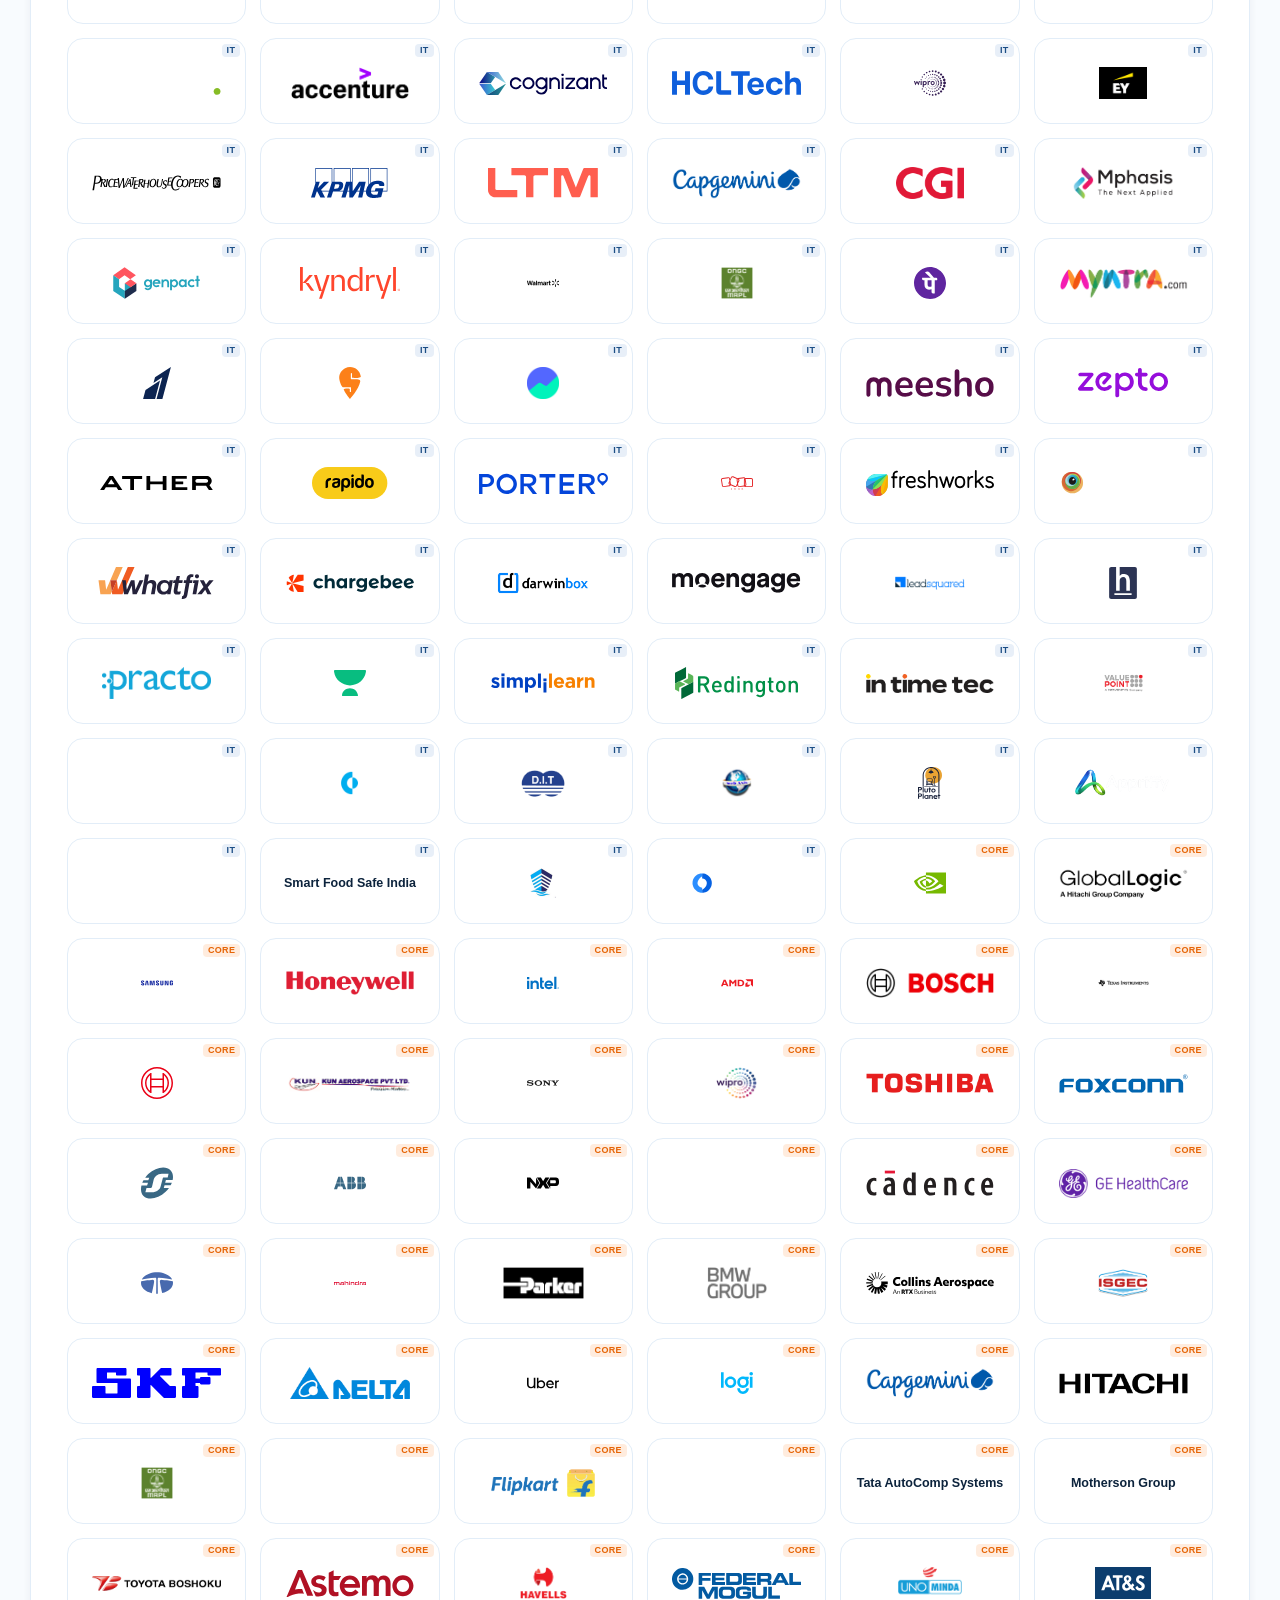
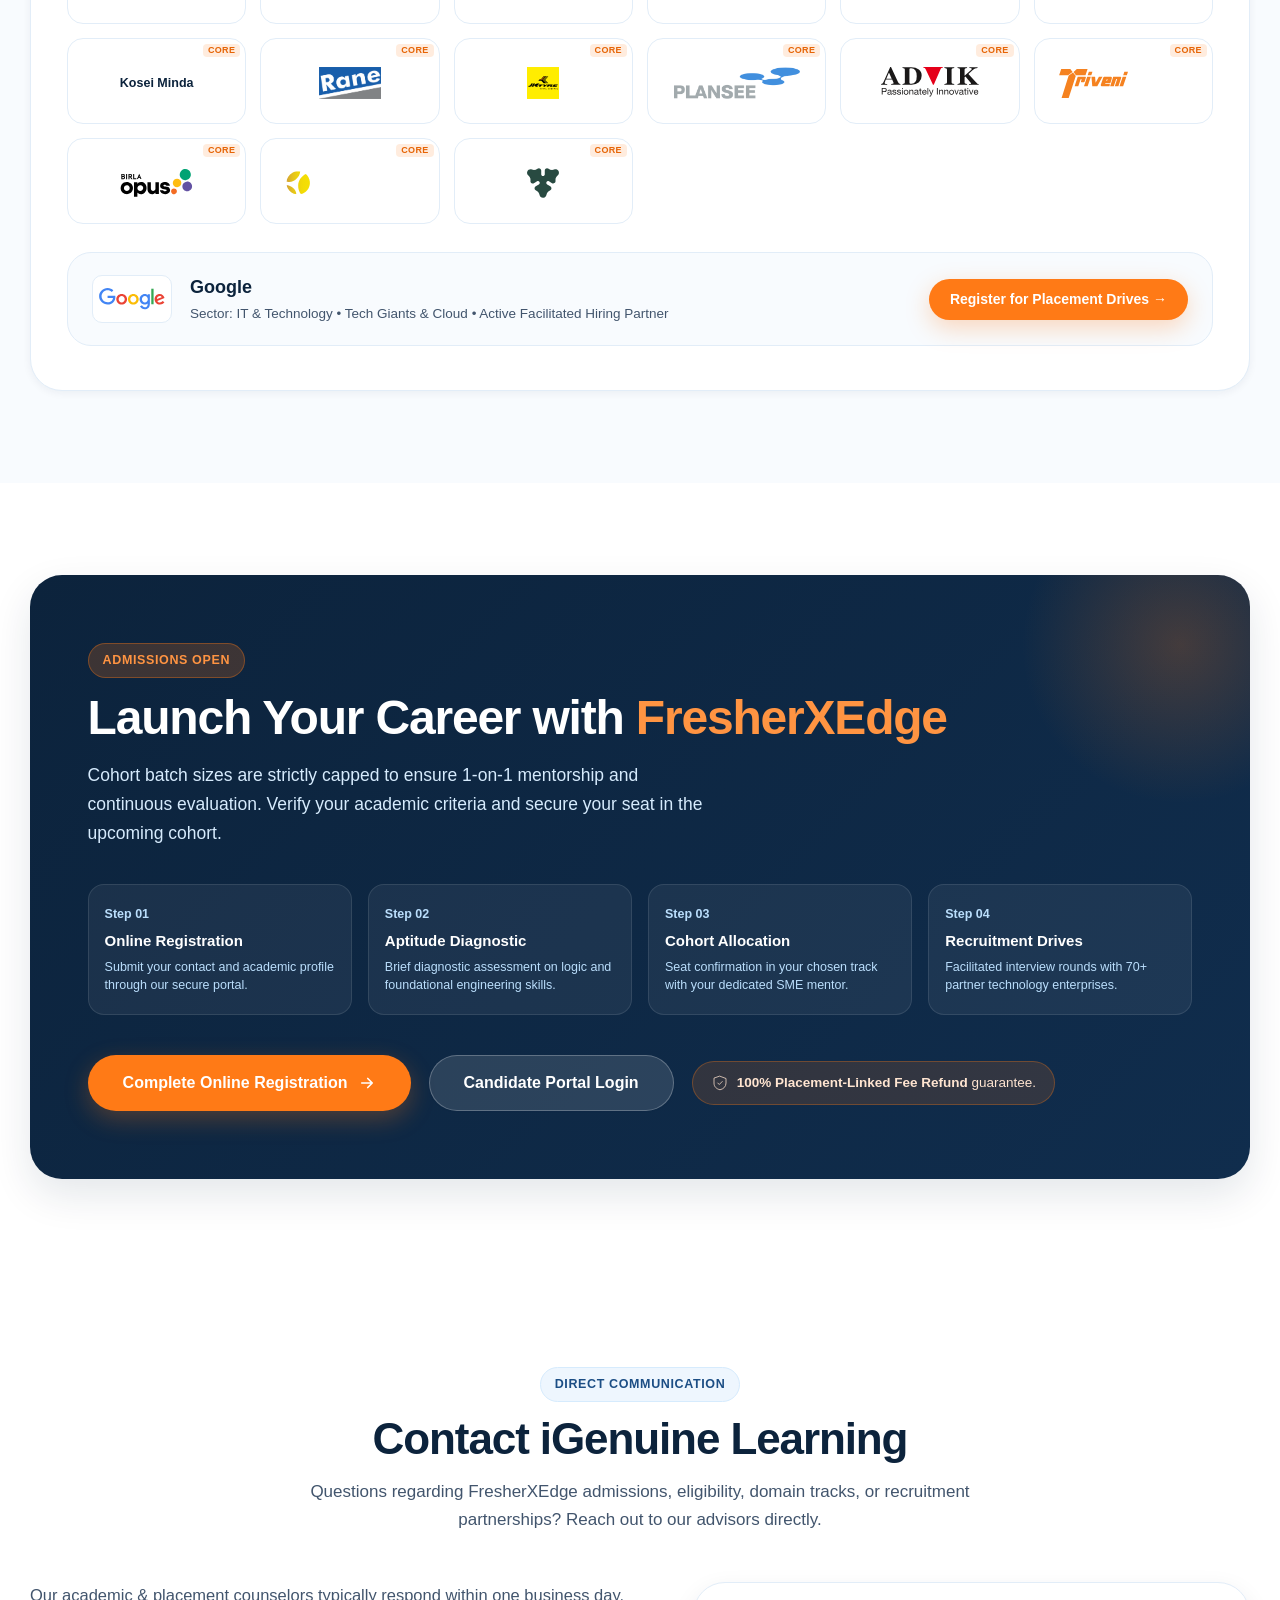
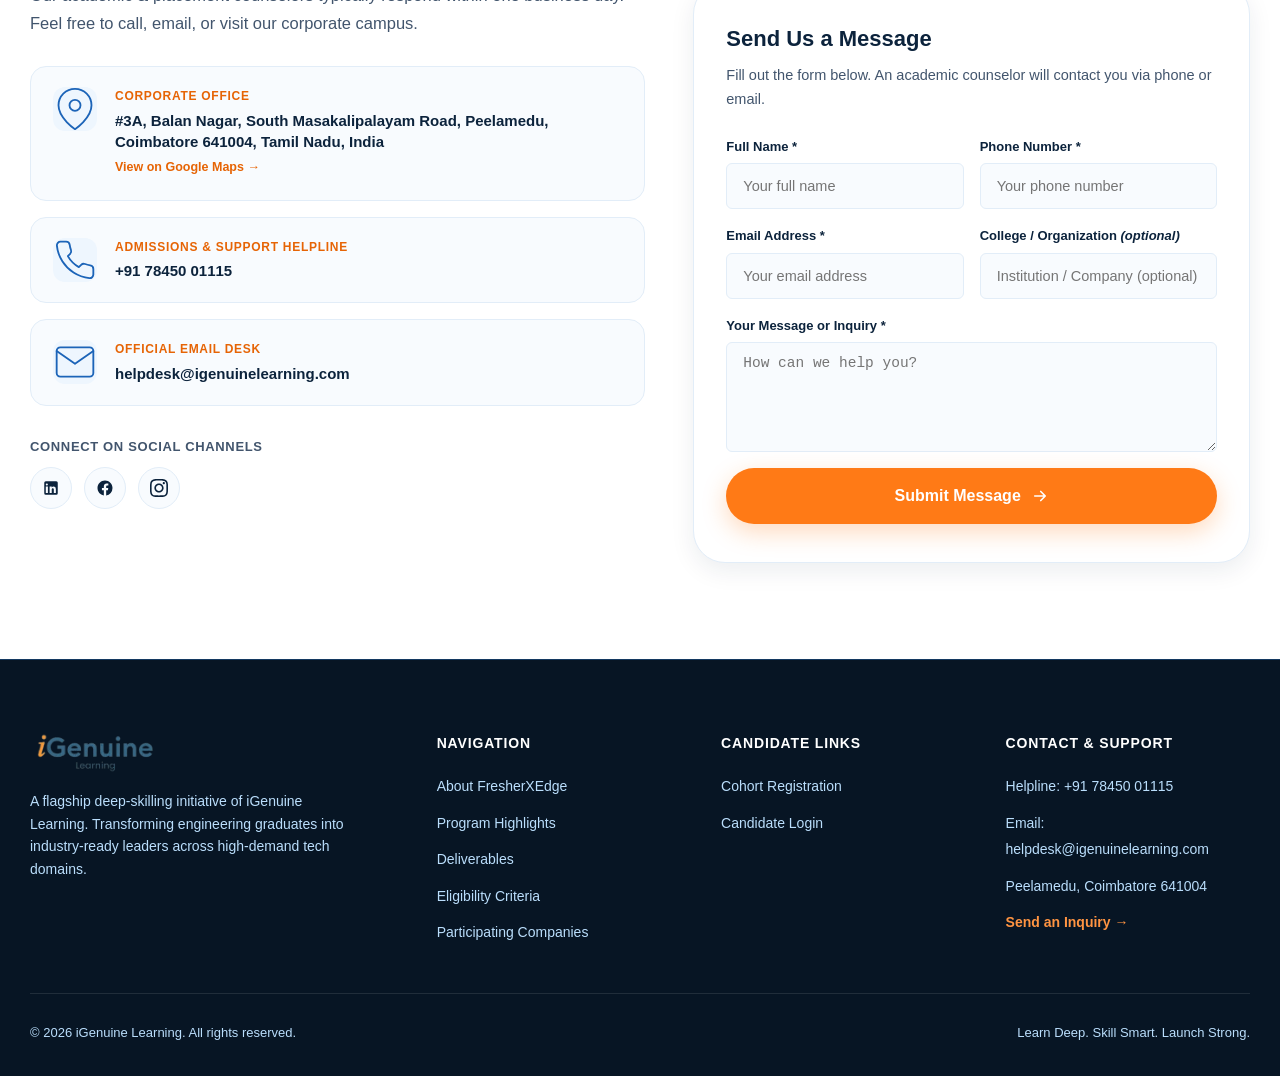
==== commit b39f88c0: "Rename brand to FresherXEdge and remove FAQ section - Replace visible "CareerEdge" text with "Freshe" ====
--- a/index1.html
+++ b/index1.html
@@ -5,7 +5,7 @@
   <meta name="viewport" content="width=device-width, initial-scale=1">
   <meta http-equiv="Content-Security-Policy" content="default-src 'self'; script-src 'self' 'unsafe-inline'; style-src 'self' 'unsafe-inline' https://fonts.googleapis.com; font-src https://fonts.gstatic.com; img-src 'self' data: https:; connect-src 'self'; frame-ancestors 'self'; base-uri 'self';">
   <meta name="referrer" content="strict-origin-when-cross-origin">
-  <title>iGenuine CareerEdge | Learn Deep. Skill Smart. Launch Strong.</title>
+  <title>iGenuine FresherXEdge | Learn Deep. Skill Smart. Launch Strong.</title>
   <meta name="description" content="Flagship career-acceleration initiative of iGenuine Learning. Domain-specific deep skilling in Java/DSA, VLSI, Embedded Systems, and IoT with guaranteed placement-enabled drives across 70+ partner enterprises.">
   
   <!-- Modern Clean Typography -->
@@ -233,9 +233,9 @@
 <!-- ============ FLOATING HEADER ============ -->
 <header class="site-header" id="top">
   <div class="header-inner">
-    <a class="brand-wrap" href="#top" aria-label="iGenuine CareerEdge Home">
+    <a class="brand-wrap" href="#top" aria-label="iGenuine FresherXEdge Home">
       <img src="assets/logo.png" alt="iGenuine Learning" width="138" height="40">
-      <span class="brand-tag">CareerEdge</span>
+      <span class="brand-tag">FresherXEdge</span>
     </a>
 
     <!-- Exactly six required navigation items in specified order -->
@@ -245,7 +245,6 @@
       <a href="#deliverables">Deliverables</a>
       <a href="#companies">Participating Companies</a>
       <a href="#contact">Contact</a>
-      <a href="#faq">FAQ</a>
       <div class="mobile-auth-links">
         <a class="btn-login" href="/corpx-edge/admin-login.php">Login</a>
         <a class="btn btn-primary btn-sm" href="/corpx-edge/register.php">Register</a>
@@ -324,12 +323,12 @@
           <h3><svg class="icon" style="color:var(--orange-500);"><use href="#icon-sparkle"/></svg> Career Trajectory</h3>
           <div class="toggle-tab-group" role="tablist">
             <button type="button" class="toggle-tab-btn" data-trajectory="academic">Academic</button>
-            <button type="button" class="toggle-tab-btn is-active" data-trajectory="careeredge">CareerEdge</button>
+            <button type="button" class="toggle-tab-btn is-active" data-trajectory="careeredge">FresherXEdge</button>
           </div>
         </div>
 
         <div class="trajectory-preview" id="trajectory-content">
-          <h4>CareerEdge Industry-Ready Engineer</h4>
+          <h4>FresherXEdge Industry-Ready Engineer</h4>
           <p>Specialized deep-skilling in high-demand domains (Java/DSA, VLSI, Embedded, IoT), production-standard capstone builds, diagnostic scorecards, and facilitated hiring across 70+ enterprises.</p>
           <div class="trajectory-tags">
             <span>Deep Domain Mastery</span>
@@ -351,7 +350,7 @@
   <section class="section bg-subtle" id="about" aria-labelledby="about-title">
     <div class="container">
       <div class="section-head section-head--center">
-        <span class="badge">About CareerEdge</span>
+        <span class="badge">About FresherXEdge</span>
         <h2 id="about-title" class="section-title">Built on the Philosophy of Excellence</h2>
         <p class="section-subtitle">Bridging the critical gap between academic learning and evolving industry expectations, empowering aspiring engineers to build sustainable careers.</p>
       </div>
@@ -359,8 +358,8 @@
       <div class="about-grid">
         <div class="about-copy">
           <h3>Beyond Training. Towards a Promising Career.</h3>
-          <p>CareerEdge is another flagship initiative of <strong>iGenuine Learning</strong>, thoughtfully designed to transform engineering graduates into industry-ready professionals through intensive, domain-specific deep skilling and career-enabling opportunities.</p>
-          <p>What makes CareerEdge distinctive is its commitment to go beyond conventional certification. The initiative brings together industry-experienced Subject Matter Experts (SMEs), hands-on learning, real-world engineering applications, continuous competency assessments, and structured interview preparation to build the technical confidence employers expect.</p>
+          <p>FresherXEdge is another flagship initiative of <strong>iGenuine Learning</strong>, thoughtfully designed to transform engineering graduates into industry-ready professionals through intensive, domain-specific deep skilling and career-enabling opportunities.</p>
+          <p>What makes FresherXEdge distinctive is its commitment to go beyond conventional certification. The initiative brings together industry-experienced Subject Matter Experts (SMEs), hands-on learning, real-world engineering applications, continuous competency assessments, and structured interview preparation to build the technical confidence employers expect.</p>
         </div>
 
         <div class="audience-box">
@@ -864,7 +863,7 @@
     <div class="container">
       <div class="register-banner">
         <span class="badge badge--orange" style="background:rgba(255,122,22,0.2);color:var(--orange-400);border-color:rgba(255,122,22,0.35);">Admissions Open</span>
-        <h2 id="register-title">Launch Your Career with <span style="color:var(--orange-400);">CareerEdge</span></h2>
+        <h2 id="register-title">Launch Your Career with <span style="color:var(--orange-400);">FresherXEdge</span></h2>
         <p>
           Cohort batch sizes are strictly capped to ensure 1-on-1 mentorship and continuous evaluation. Verify your academic criteria and secure your seat in the upcoming cohort.
         </p>
@@ -914,7 +913,7 @@
       <div class="section-head section-head--center">
         <span class="badge">Direct Communication</span>
         <h2 id="contact-title" class="section-title">Contact iGenuine Learning</h2>
-        <p class="section-subtitle">Questions regarding CareerEdge admissions, eligibility, domain tracks, or recruitment partnerships? Reach out to our advisors directly.</p>
+        <p class="section-subtitle">Questions regarding FresherXEdge admissions, eligibility, domain tracks, or recruitment partnerships? Reach out to our advisors directly.</p>
       </div>
 
       <div class="contact-layout">
@@ -1025,59 +1024,6 @@
     </div>
   </section>
 
-  <!-- ============ FAQ SECTION ============ -->
-  <section class="section bg-subtle" id="faq" aria-labelledby="faq-title">
-    <div class="container">
-      <div class="section-head section-head--center">
-        <span class="badge">Admissions Clarifications</span>
-        <h2 id="faq-title" class="section-title">Frequently Asked Questions</h2>
-        <p class="section-subtitle">Key information about CareerEdge curriculum, classroom structure, and the 100% refund policy.</p>
-      </div>
-
-      <div class="faq-accordion">
-        <div class="faq-tile">
-          <div class="faq-header">
-            <span>How does the 100% Placement-Linked Fee Refund policy work?</span>
-            <span class="faq-icon-btn">+</span>
-          </div>
-          <div class="faq-answer">
-            CareerEdge commits entirely to your employment outcomes. If a student successfully completes the training, maintains full attendance, fulfills assignment criteria, and does not secure an industry placement, the full program fee is refunded with zero hassle.
-          </div>
-        </div>
-
-        <div class="faq-tile">
-          <div class="faq-header">
-            <span>What are the training methodologies and class formats?</span>
-            <span class="faq-icon-btn">+</span>
-          </div>
-          <div class="faq-answer">
-            Training is 100% instructor-led classroom learning. We emphasize hands-on live labs, real-world simulation environments, and constant code reviews directly under the guidance of experienced Subject Matter Experts.
-          </div>
-        </div>
-
-        <div class="faq-tile">
-          <div class="faq-header">
-            <span>Can 2023 or earlier graduates apply for the cohort?</span>
-            <span class="faq-icon-btn">+</span>
-          </div>
-          <div class="faq-answer">
-            Preference is given to the 2026, 2025, and 2024 graduating batches. However, early-career engineers with up to 2–3 years of experience are also admitted subject to profile review and technical assessment.
-          </div>
-        </div>
-
-        <div class="faq-tile">
-          <div class="faq-header">
-            <span>How are interview drives arranged with partner companies?</span>
-            <span class="faq-icon-btn">+</span>
-          </div>
-          <div class="faq-answer">
-            Our placement team coordinates exclusive, facilitated recruitment drives directly with talent acquisition teams across our 70+ partner enterprises, shortlisting candidates based on continuous competency assessments.
-          </div>
-        </div>
-      </div>
-    </div>
-  </section>
-
 </main>
 
 <!-- ============ SITE FOOTER ============ -->
@@ -1092,7 +1038,7 @@
       <div class="footer-column">
         <h4>Navigation</h4>
         <ul>
-          <li><a href="#about">About CareerEdge</a></li>
+          <li><a href="#about">About FresherXEdge</a></li>
           <li><a href="#highlights">Program Highlights</a></li>
           <li><a href="#deliverables">Deliverables</a></li>
           <li><a href="#eligibility">Eligibility Criteria</a></li>
@@ -1105,7 +1051,6 @@
         <ul>
           <li><a href="/corpx-edge/register.php">Cohort Registration</a></li>
           <li><a href="/corpx-edge/admin-login.php">Candidate Login</a></li>
-          <li><a href="#faq">Admissions FAQ</a></li>
         </ul>
       </div>
 
--- a/styles1.css
+++ b/styles1.css
@@ -1,5 +1,5 @@
 /* ==========================================================
-   iGenuine CareerEdge (index1.html)
+   iGenuine FresherXEdge (index1.html)
    Senior Frontend Design System
    Exact Brand Palette: Blue, Orange, White
    - Navy/Deep Blue: #0c233c, #123456, #184572
@@ -1336,64 +1336,6 @@
   border: 1px solid rgba(255, 122, 22, 0.3);
   padding: 10px 18px;
   border-radius: var(--radius-pill);
-}
-
-/* ---------- FAQ Section ---------- */
-.faq-accordion {
-  display: grid;
-  grid-template-columns: 1fr 1fr;
-  gap: 18px;
-}
-.faq-tile {
-  background: var(--white);
-  border: 1px solid var(--border-light);
-  border-radius: var(--radius-md);
-  padding: 22px 24px;
-  cursor: pointer;
-  transition: all var(--trans-fast);
-}
-.faq-tile:hover {
-  border-color: var(--blue-400);
-  box-shadow: var(--shadow-xs);
-}
-.faq-header {
-  display: flex;
-  align-items: center;
-  justify-content: space-between;
-  gap: 16px;
-  font-size: 16.5px;
-  font-weight: 700;
-  color: var(--blue-900);
-}
-.faq-icon-btn {
-  width: 26px;
-  height: 26px;
-  border-radius: 50%;
-  background: var(--blue-50);
-  display: grid;
-  place-items: center;
-  color: var(--blue-900);
-  font-size: 16px;
-  font-weight: 700;
-  transition: transform var(--trans-fast);
-}
-.faq-tile.is-open .faq-icon-btn {
-  transform: rotate(45deg);
-  background: var(--orange-500);
-  color: var(--white);
-}
-.faq-body {
-  display: none;
-  font-size: 14.5px;
-  color: var(--ink-secondary);
-  line-height: 1.65;
-  margin-top: 12px;
-  padding-top: 12px;
-  border-top: 1px solid var(--border-subtle);
-}
-.faq-tile.is-open .faq-body {
-  display: block;
-  animation: fadeIn 0.25s ease;
 }
 
 /* ---------- Site Footer ---------- */
@@ -1557,9 +1499,6 @@
   .directory-grid {
     grid-template-columns: repeat(3, 1fr);
   }
-  .faq-accordion {
-    grid-template-columns: 1fr;
-  }
 }
 
 @media (max-width: 640px) {
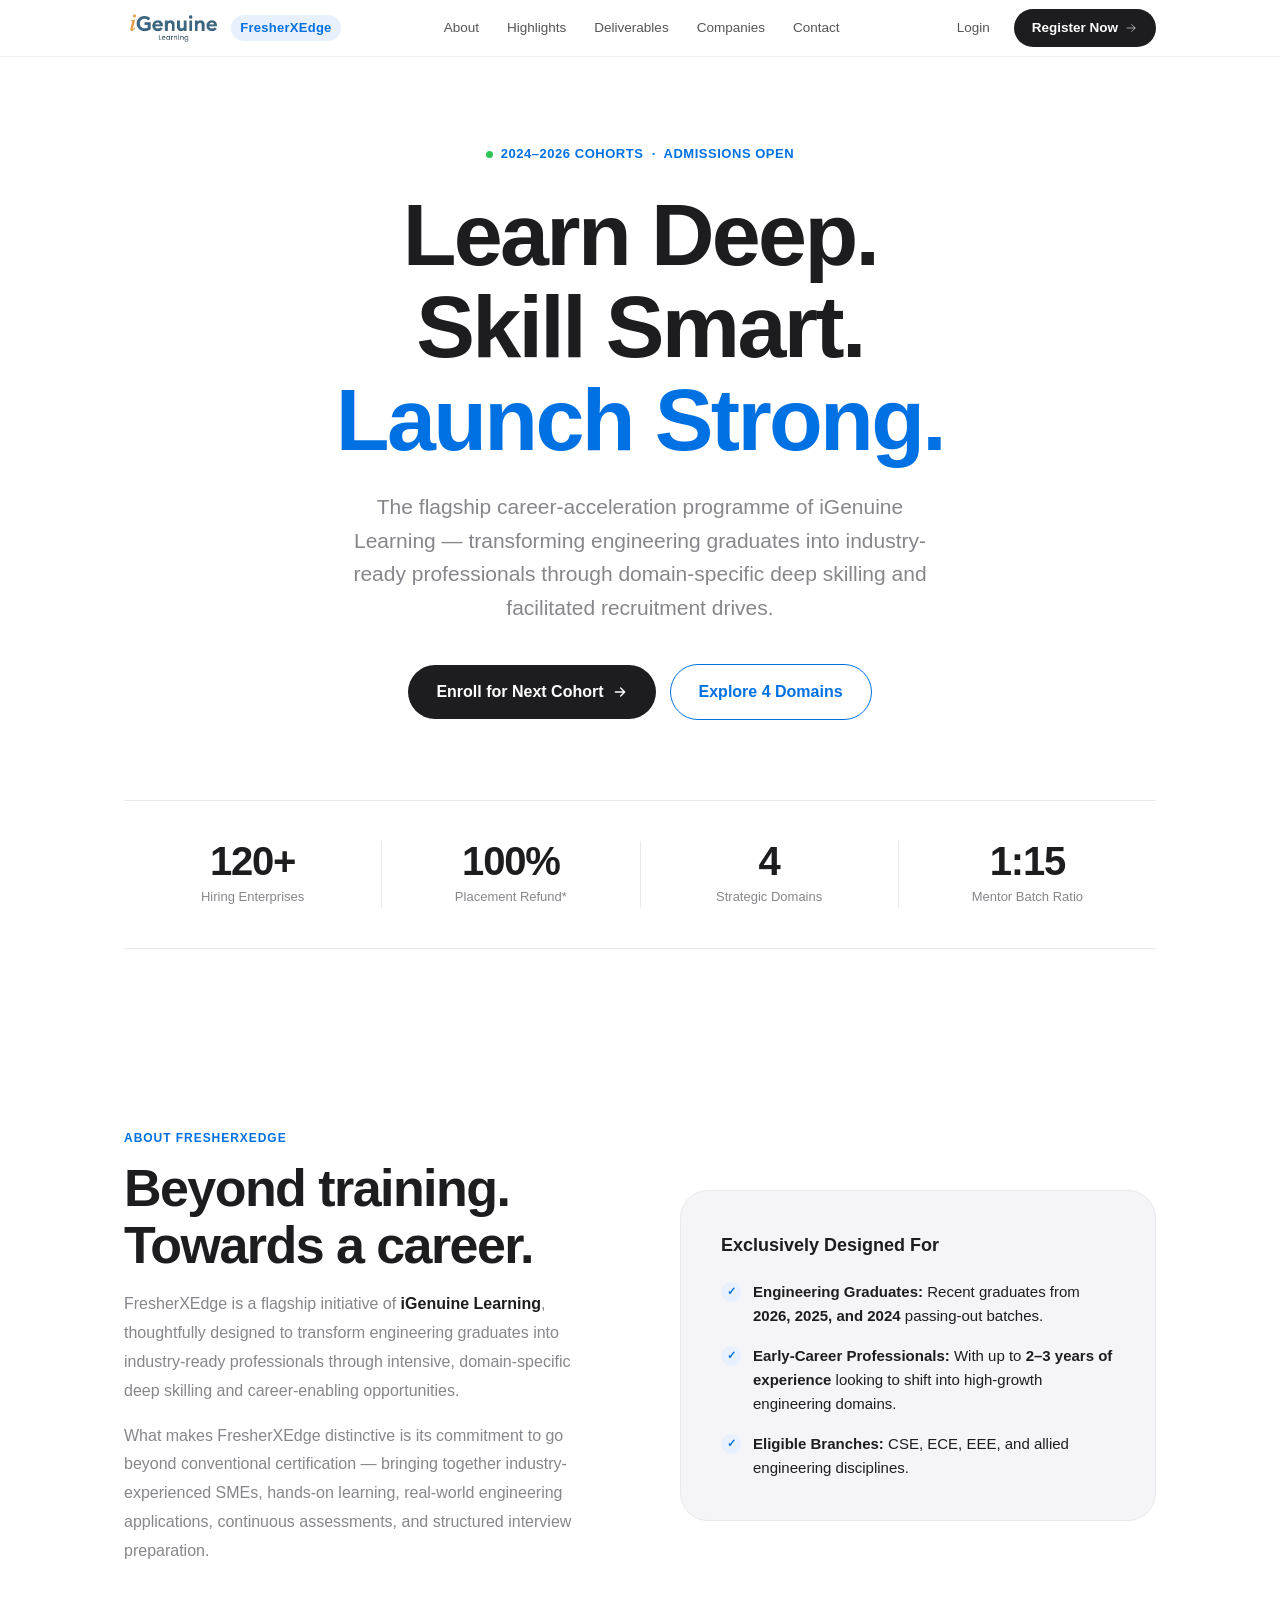
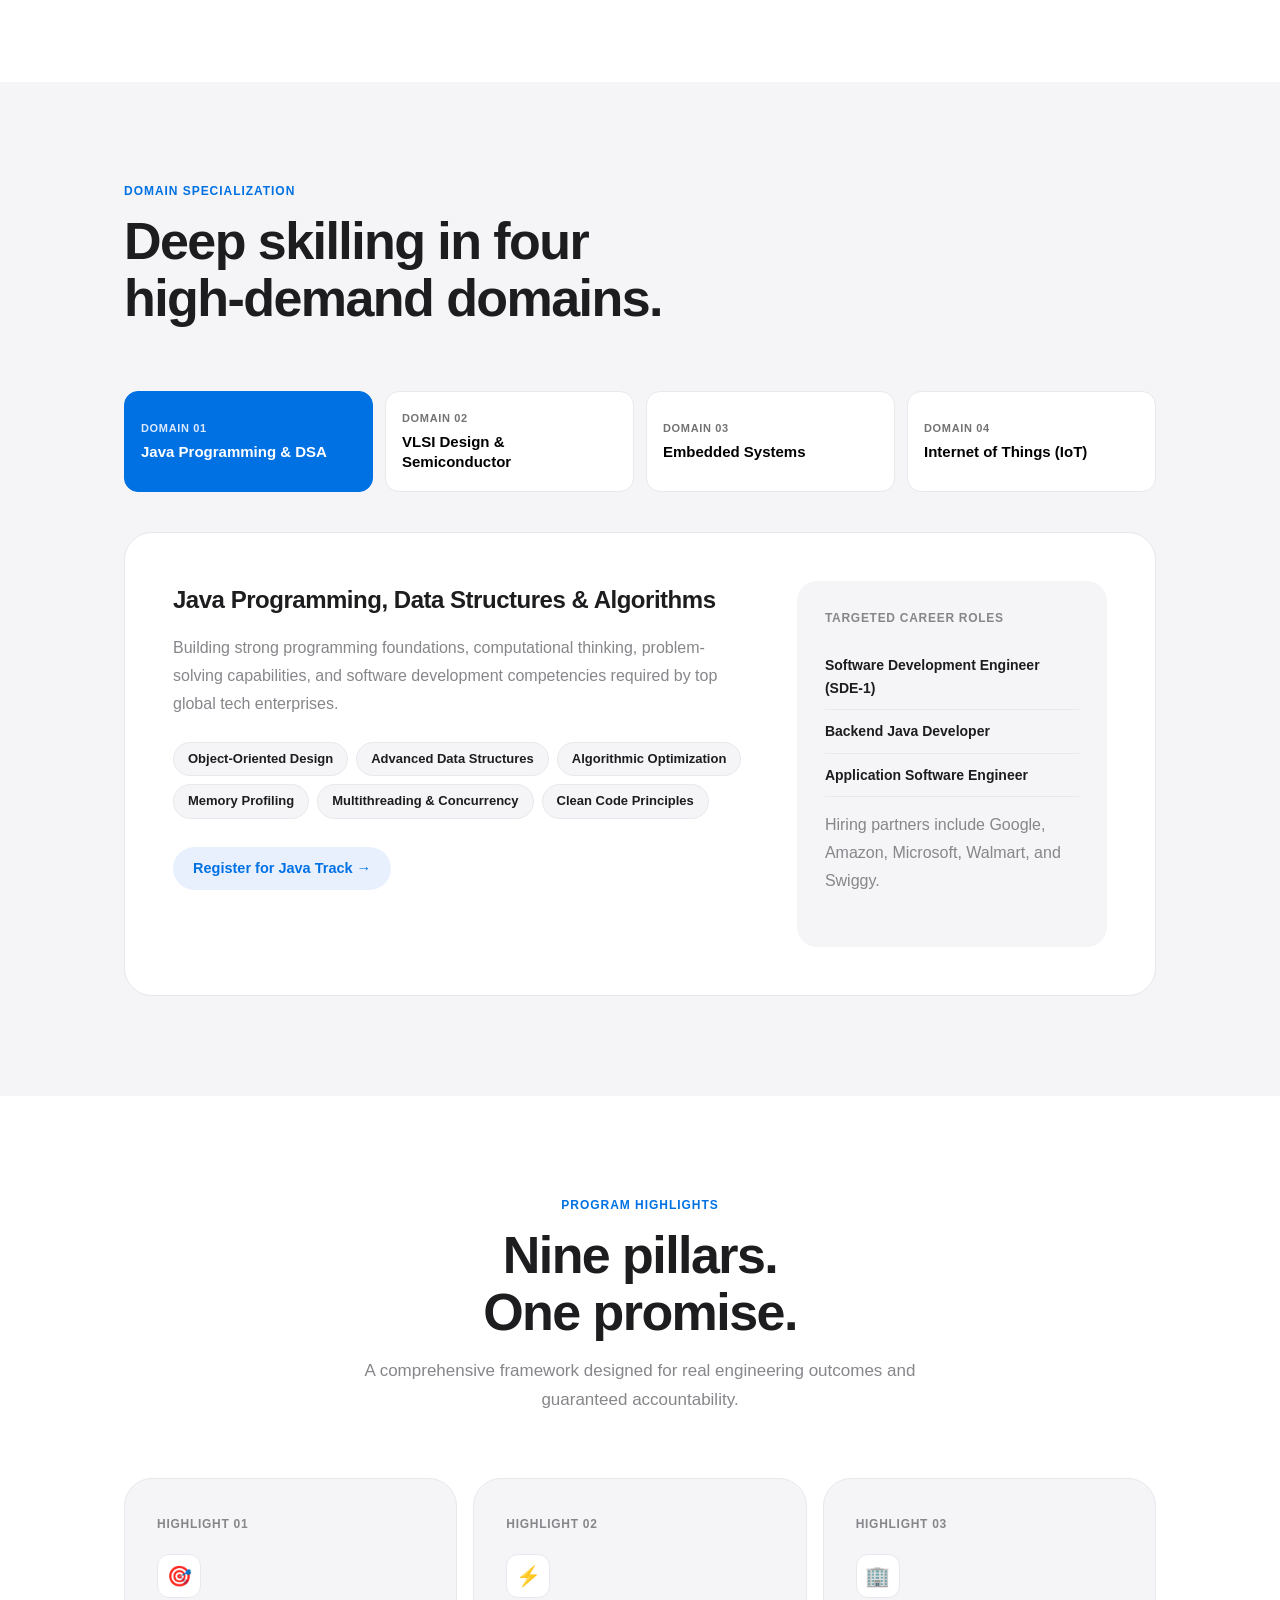
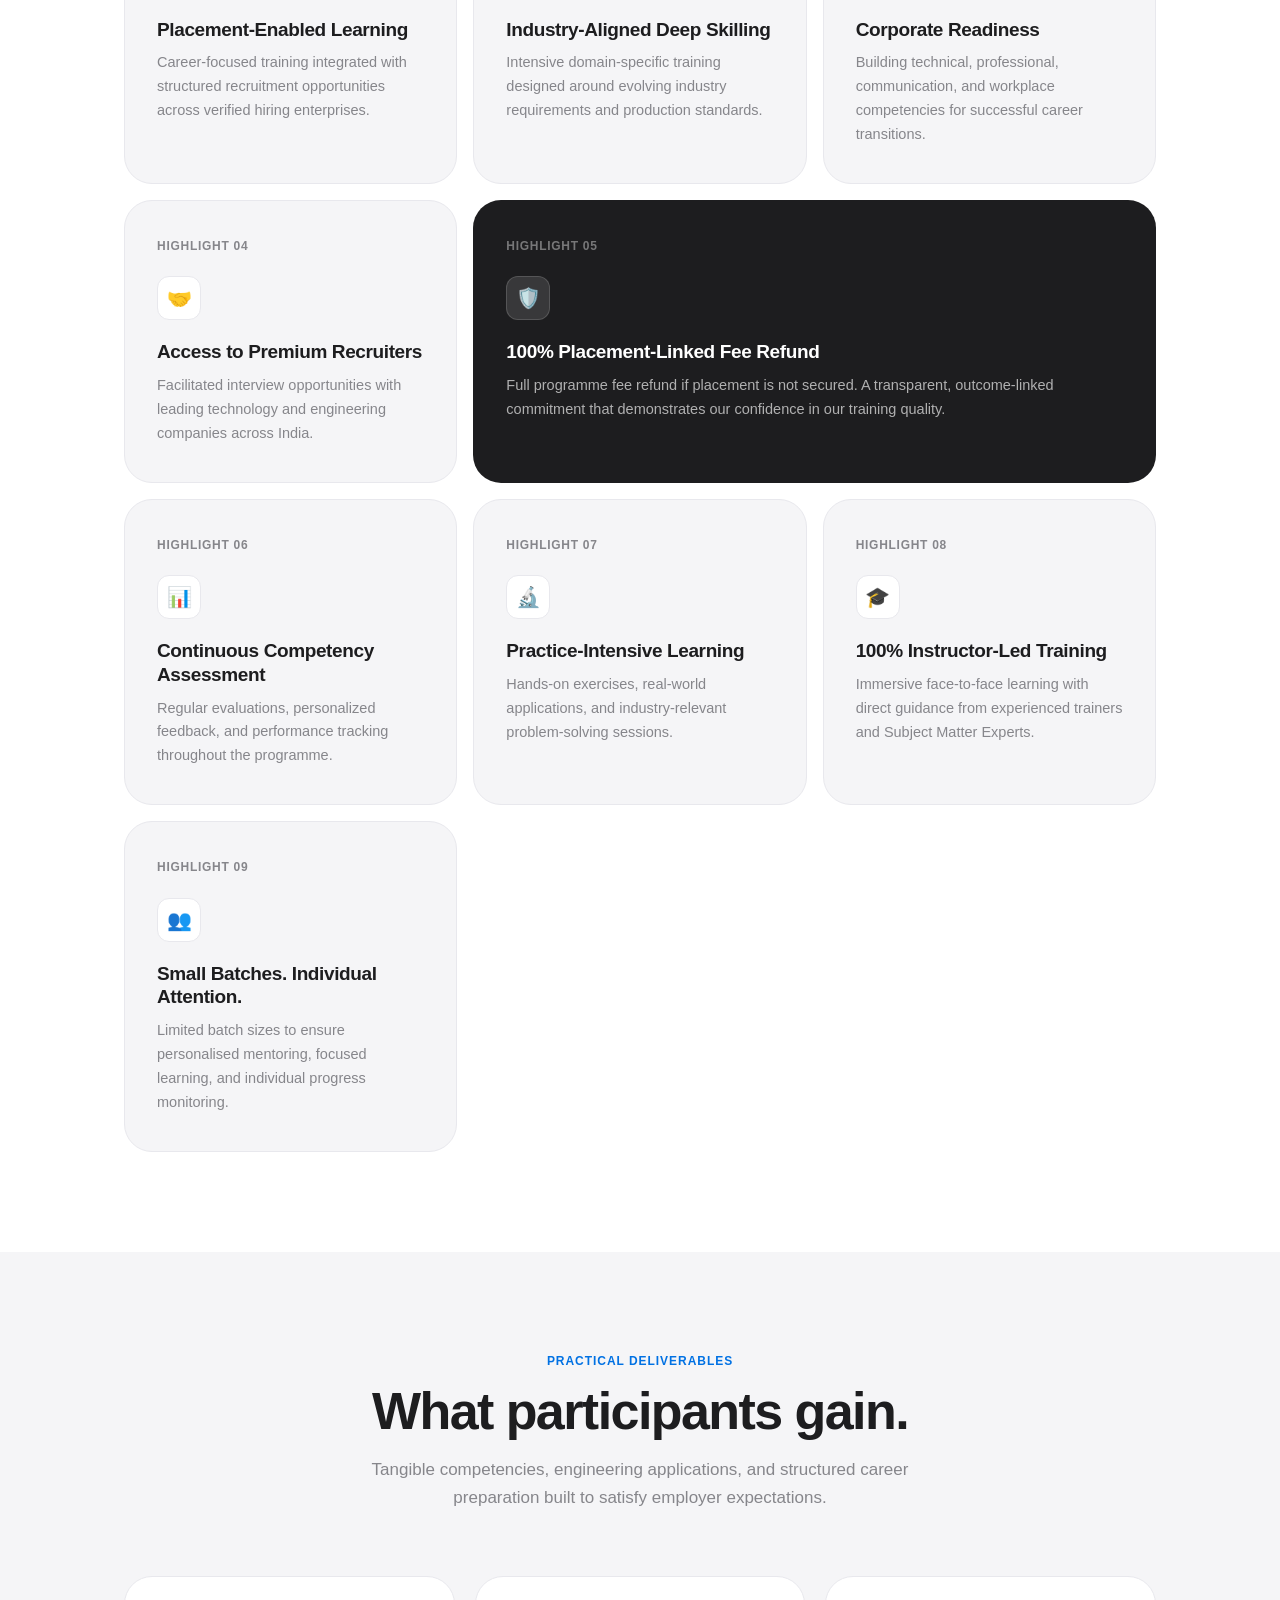
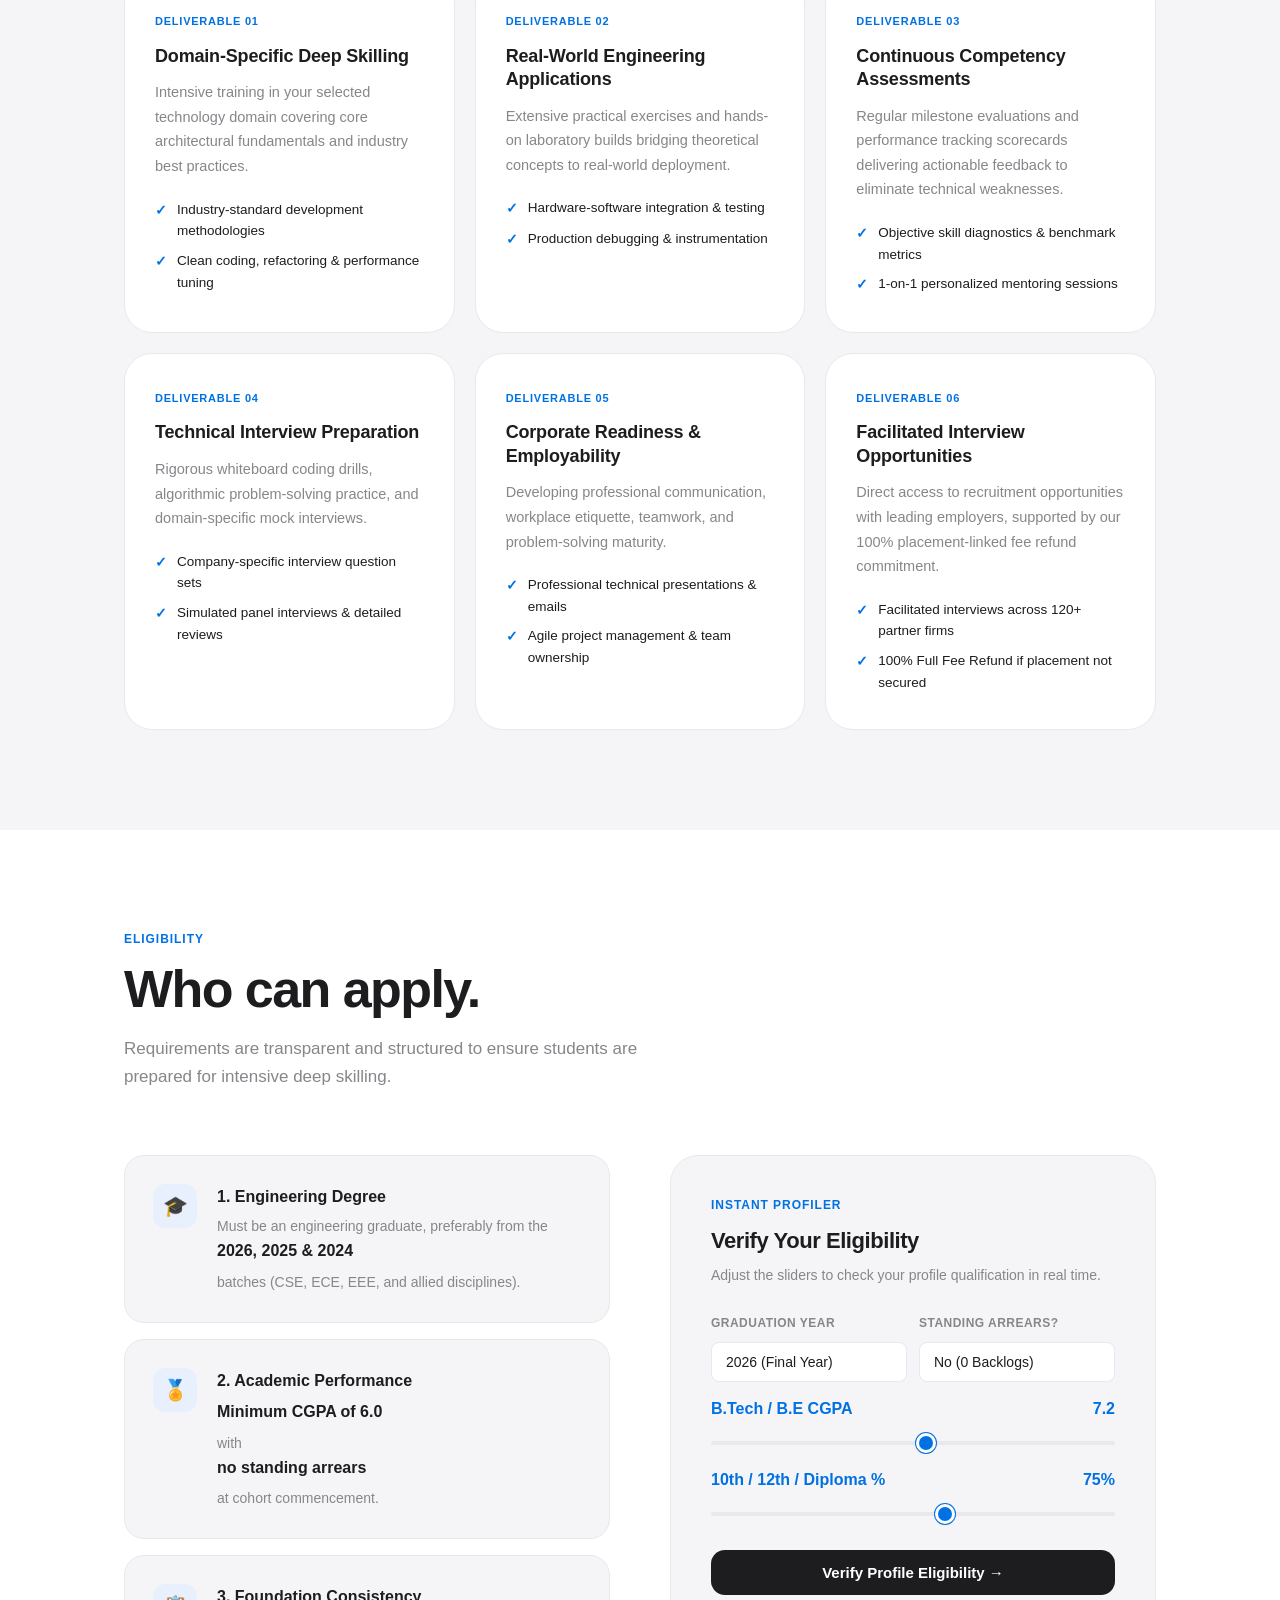
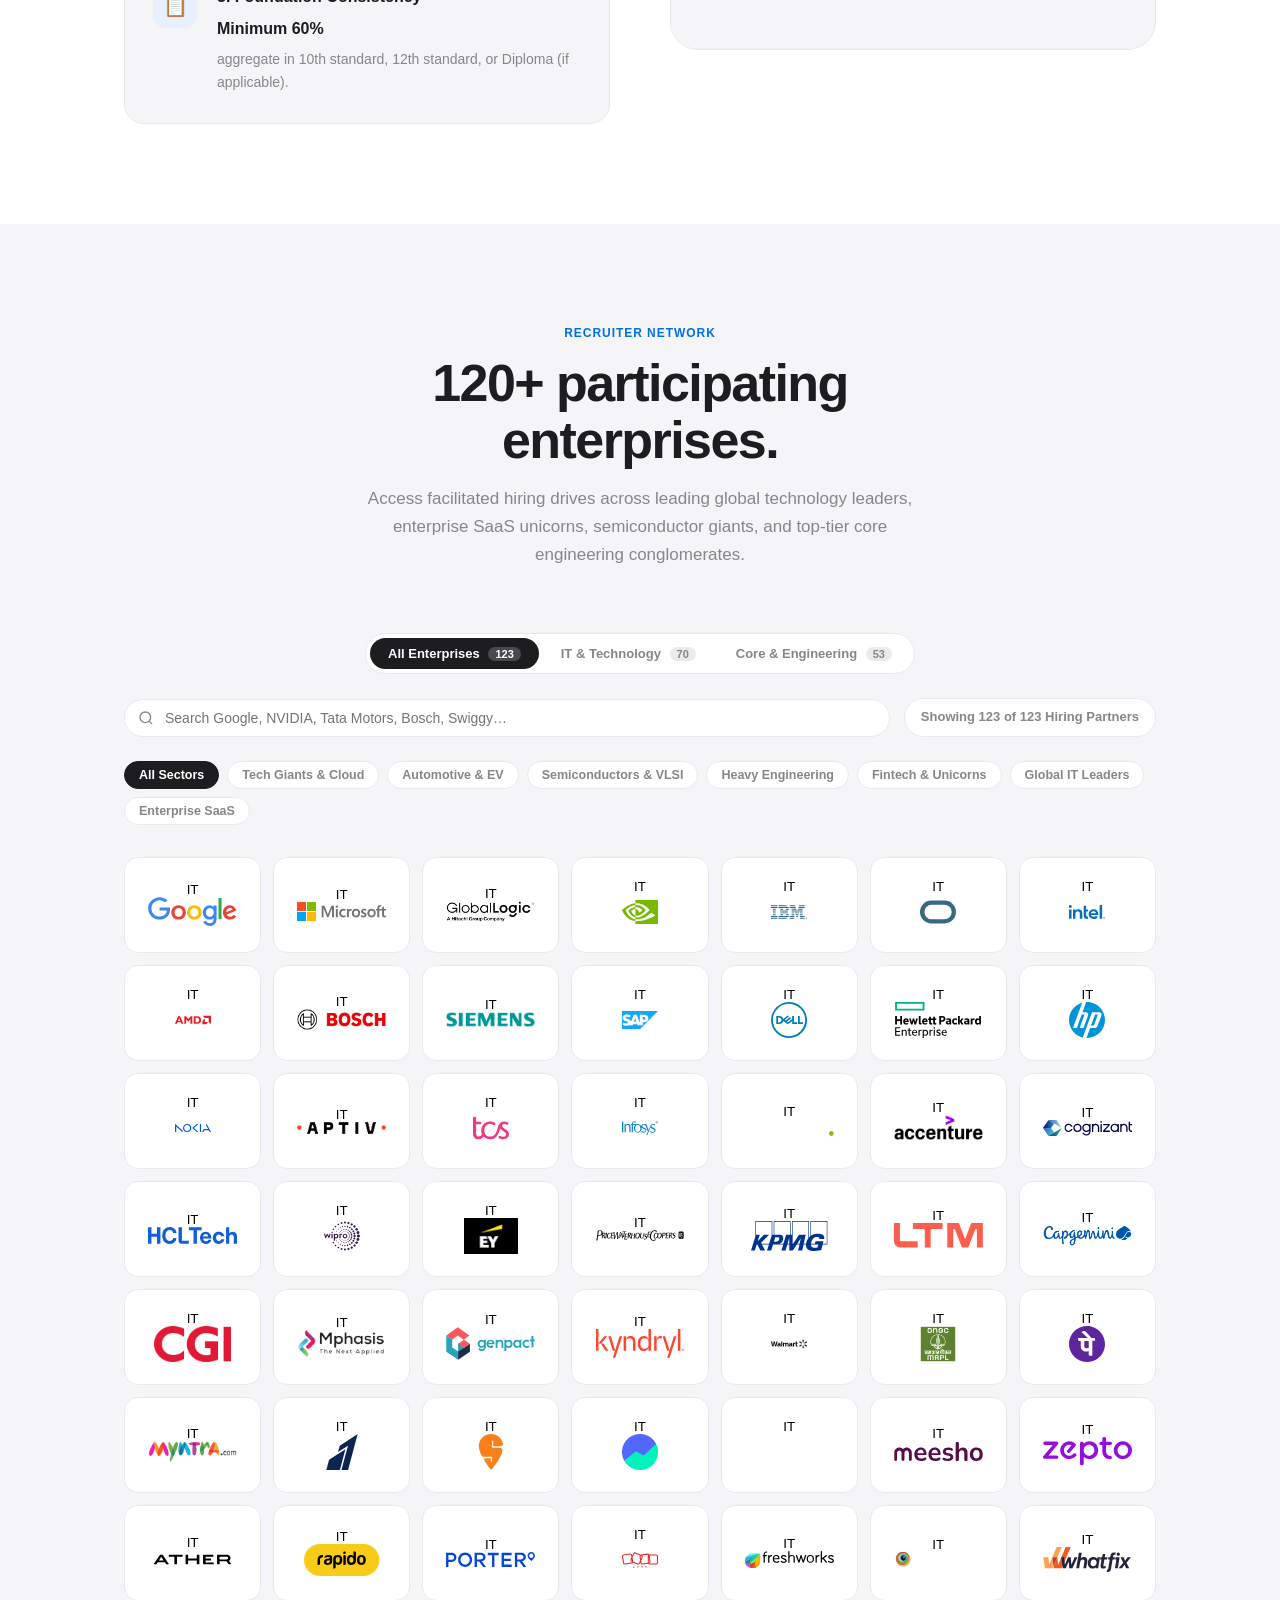
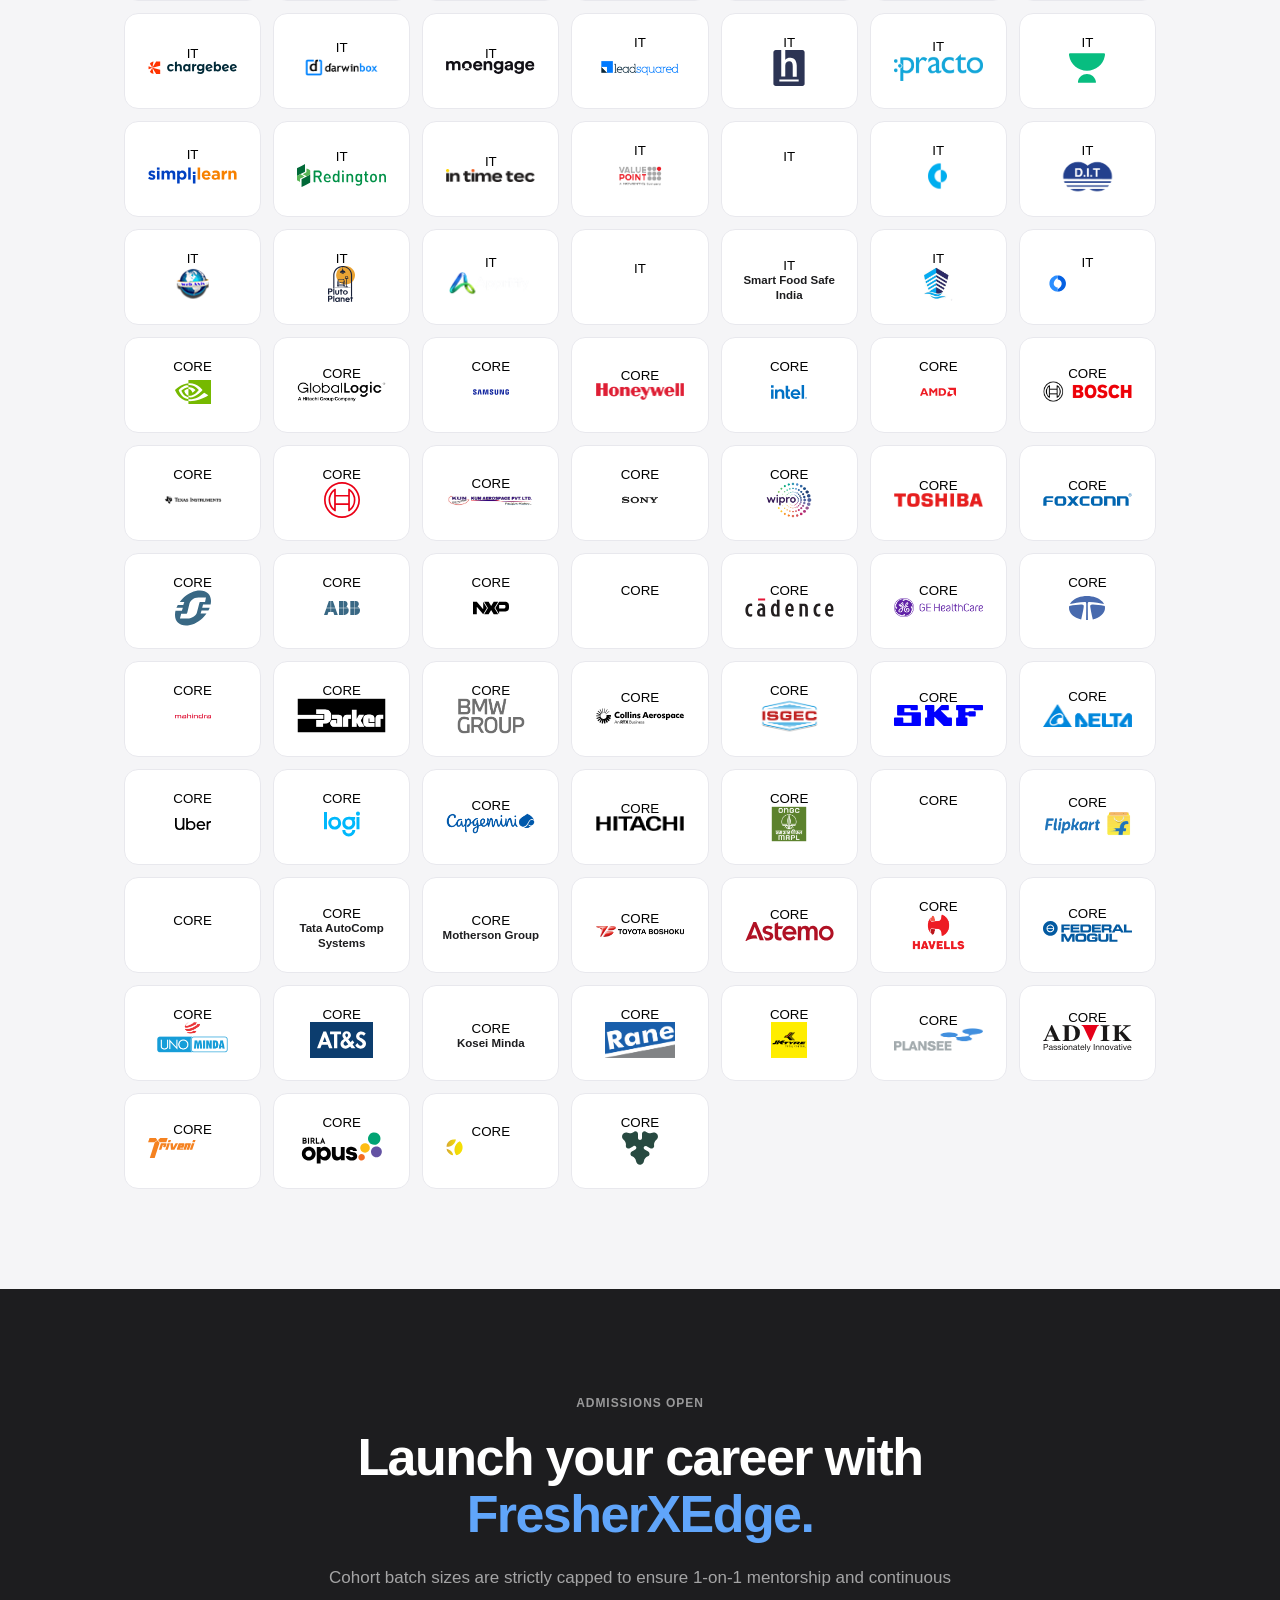
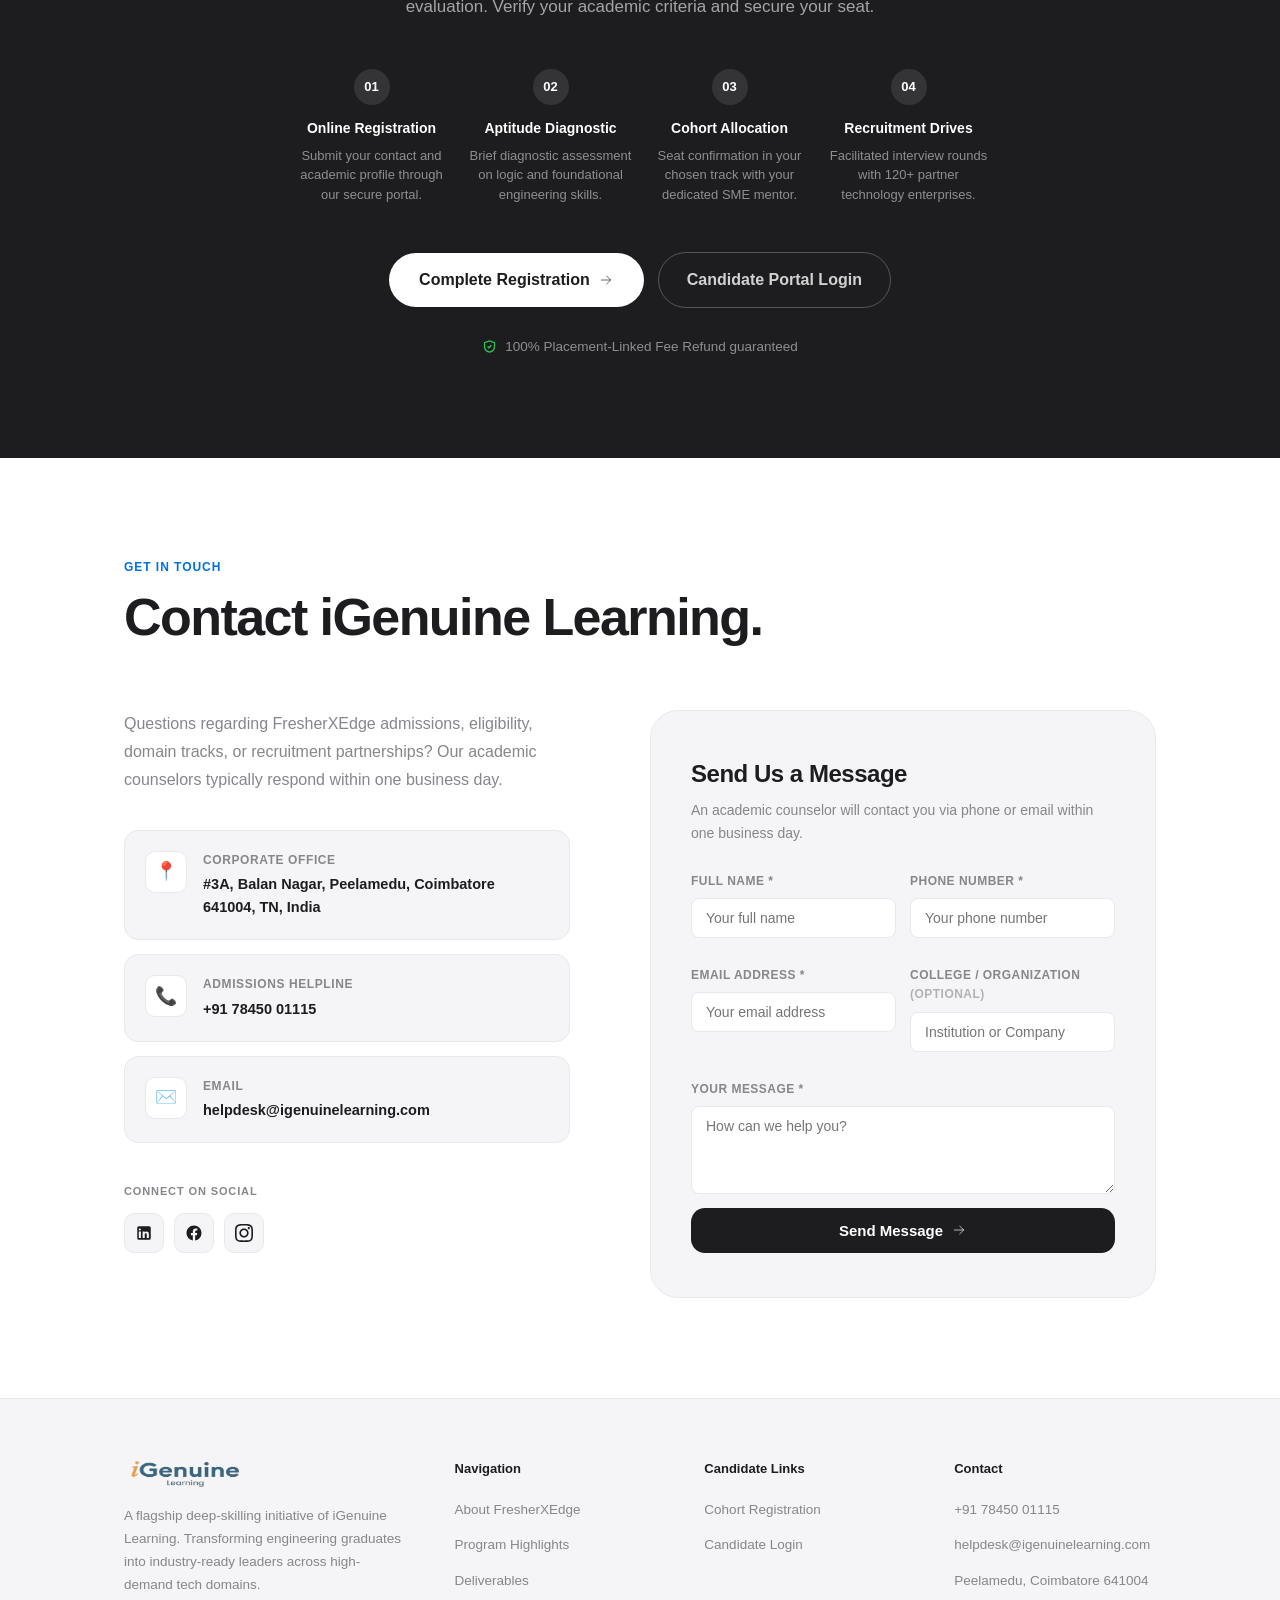
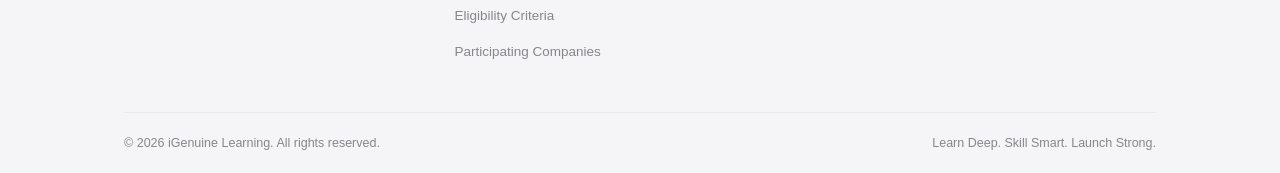
==== commit 3cff8021: "Complete Apple-inspired minimalist redesign for FresherXEdge" ====
--- a/index1.html
+++ b/index1.html
@@ -1,1081 +1,895 @@
-<!doctype html>
-<html lang="en">
-<head>
-  <meta charset="utf-8">
-  <meta name="viewport" content="width=device-width, initial-scale=1">
-  <meta http-equiv="Content-Security-Policy" content="default-src 'self'; script-src 'self' 'unsafe-inline'; style-src 'self' 'unsafe-inline' https://fonts.googleapis.com; font-src https://fonts.gstatic.com; img-src 'self' data: https:; connect-src 'self'; frame-ancestors 'self'; base-uri 'self';">
-  <meta name="referrer" content="strict-origin-when-cross-origin">
-  <title>iGenuine FresherXEdge | Learn Deep. Skill Smart. Launch Strong.</title>
-  <meta name="description" content="Flagship career-acceleration initiative of iGenuine Learning. Domain-specific deep skilling in Java/DSA, VLSI, Embedded Systems, and IoT with guaranteed placement-enabled drives across 70+ partner enterprises.">
-  
-  <!-- Modern Clean Typography -->
-  <link rel="preconnect" href="https://fonts.googleapis.com">
-  <link rel="preconnect" href="https://fonts.gstatic.com" crossorigin>
-  <link href="https://fonts.googleapis.com/css2?family=Plus+Jakarta+Sans:wght@400;500;600;700;800&display=swap" rel="stylesheet">
-  
-  <link rel="stylesheet" href="styles1.css">
-  
-  <style>
-    /* Eligibility Section Perfect Visual Balance & Vertical Alignment */
-    .eligibility-layout {
-      display: grid;
-      grid-template-columns: 1.05fr 0.95fr;
-      gap: 36px;
-      align-items: stretch;
-    }
-    .elig-rule-cards {
-      display: flex;
-      flex-direction: column;
-      justify-content: space-between;
-      gap: 16px;
-      height: 100%;
-    }
-    .elig-rule {
-      flex: 1;
-      display: flex;
-      align-items: center;
-      gap: 18px;
-      padding: 22px 24px;
-      background: var(--white);
-      border: 1px solid var(--border-light);
-      border-radius: var(--radius-md);
-      transition: all var(--trans-fast);
-    }
-    .elig-rule:hover {
-      border-color: var(--blue-400);
-      transform: translateX(4px);
-      box-shadow: var(--shadow-xs);
-    }
-    .elig-rule__content {
-      flex: 1;
-    }
-    .elig-rule__content strong {
-      display: block;
-      font-size: 16px;
-      font-weight: 800;
-      color: var(--blue-900);
-      margin-bottom: 4px;
-    }
-    .elig-rule__content p {
-      font-size: 14px;
-      color: var(--ink-secondary);
-      line-height: 1.5;
-      margin: 0;
-    }
-    .elig-profiler {
-      height: 100%;
-      display: flex;
-      flex-direction: column;
-      justify-content: space-between;
-      padding: 32px 28px;
-    }
-    @media (max-width: 1024px) {
-      .eligibility-layout {
-        grid-template-columns: 1fr;
-      }
-      .elig-rule {
-        padding: 18px 20px;
-      }
-    }
-    /* Sector Tabs & Differentiated Company Tiles */
-    .sector-tabs-wrap {
-      display: flex;
-      justify-content: center;
-      margin-bottom: 24px;
-    }
-    .sector-tabs {
-      display: inline-flex;
-      background: var(--surface-subtle);
-      border: 1.5px solid var(--border-light);
-      border-radius: var(--radius-pill);
-      padding: 6px;
-      gap: 6px;
-      max-width: 100%;
-      overflow-x: auto;
-    }
-    .sector-tab-btn {
-      display: inline-flex;
-      align-items: center;
-      gap: 8px;
-      padding: 10px 20px;
-      border-radius: var(--radius-pill);
-      font-size: 14px;
-      font-weight: 700;
-      color: var(--blue-900);
-      background: transparent;
-      border: none;
-      cursor: pointer;
-      transition: all var(--trans-fast);
-      white-space: nowrap;
-    }
-    .sector-tab-btn:hover {
-      background: rgba(28, 100, 184, 0.08);
-    }
-    .sector-tab-btn.is-active {
-      background: var(--blue-900);
-      color: var(--white);
-      box-shadow: 0 4px 14px rgba(12, 35, 60, 0.2);
-    }
-    .tab-count {
-      font-size: 11.5px;
-      font-weight: 800;
-      padding: 2px 8px;
-      border-radius: var(--radius-pill);
-      background: rgba(255, 122, 22, 0.2);
-      color: var(--orange-600);
-    }
-    .sector-tab-btn.is-active .tab-count {
-      background: var(--orange-500);
-      color: var(--white);
-    }
-    .company-tile {
-      position: relative;
-      background: var(--white);
-      border: 1px solid var(--border-light);
-      border-radius: var(--radius-md);
-      padding: 16px 10px 12px;
-      display: flex;
-      flex-direction: column;
-      align-items: center;
-      justify-content: center;
-      min-height: 86px;
-      cursor: pointer;
-      transition: all var(--trans-fast);
-    }
-    .company-tile:hover {
-      transform: translateY(-3px);
-      border-color: var(--orange-400);
-      box-shadow: 0 8px 20px rgba(12, 35, 60, 0.08);
-    }
-    .company-tile.is-active {
-      border: 2px solid var(--orange-500);
-      box-shadow: 0 6px 18px rgba(255, 122, 22, 0.25);
-    }
-    .tile-sector-badge {
-      position: absolute;
-      top: 5px;
-      right: 5px;
-      font-size: 9px;
-      font-weight: 800;
-      letter-spacing: 0.04em;
-      padding: 2px 5px;
-      border-radius: 4px;
-      text-transform: uppercase;
-      line-height: 1;
-    }
-    .tile-sector-badge--it {
-      background: rgba(28, 100, 184, 0.1);
-      color: var(--blue-700);
-    }
-    .tile-sector-badge--core {
-      background: rgba(255, 122, 22, 0.14);
-      color: var(--orange-600);
-    }
-    .company-tile img {
-      max-height: 32px;
-      max-width: 82%;
-      width: auto;
-      object-fit: contain;
-      transition: transform var(--trans-fast);
-    }
-    .company-tile:hover img {
-      transform: scale(1.05);
-    }
-    .company-tile-name {
-      font-size: 12.5px;
-      font-weight: 700;
-      color: var(--blue-900);
-      text-align: center;
-      line-height: 1.3;
-    }
-    .companies-counter-badge {
-      font-size: 13px;
-      font-weight: 700;
-      color: var(--blue-900);
-      background: var(--surface-subtle);
-      padding: 6px 14px;
-      border-radius: var(--radius-pill);
-      border: 1px solid var(--border-light);
-    }
-  </style>
-  
-  <!-- Company Database & Interactive Engine -->
-  <script src="companies-data.js" defer></script>
-  <script src="app1.js" defer></script>
-</head>
-<body>
-
-<!-- Dynamic Scroll Progress Line -->
-<div id="scroll-progress" aria-hidden="true"></div>
-
-<!-- Shared SVG Icon Assets -->
-<svg width="0" height="0" style="position:absolute" aria-hidden="true" focusable="false">
-  <defs>
-    <symbol id="icon-arrow" viewBox="0 0 24 24" fill="none" stroke="currentColor" stroke-linecap="round" stroke-linejoin="round"><path d="M5 12h14M13 6l6 6-6 6"/></symbol>
-    <symbol id="icon-check" viewBox="0 0 24 24" fill="none" stroke="currentColor" stroke-linecap="round" stroke-linejoin="round"><polyline points="20 6 9 17 4 12"/></symbol>
-    <symbol id="icon-shield" viewBox="0 0 24 24" fill="none" stroke="currentColor" stroke-linecap="round" stroke-linejoin="round"><path d="M12 3l8 3v6c0 5-3.5 8-8 9-4.5-1-8-4-8-9V6z"/><polyline points="9 12 11 14 15 10"/></symbol>
-    <symbol id="icon-code" viewBox="0 0 24 24" fill="none" stroke="currentColor" stroke-linecap="round" stroke-linejoin="round"><polyline points="16 18 22 12 16 6"/><polyline points="8 6 2 12 8 18"/></symbol>
-    <symbol id="icon-chip" viewBox="0 0 24 24" fill="none" stroke="currentColor" stroke-linecap="round" stroke-linejoin="round"><rect x="4" y="4" width="16" height="16" rx="2"/><rect x="9" y="9" width="6" height="6"/><path d="M9 1v3M15 1v3M9 20v3M15 20v3M1 9h3M1 15h3M20 9h3M20 15h3"/></symbol>
-    <symbol id="icon-layers" viewBox="0 0 24 24" fill="none" stroke="currentColor" stroke-linecap="round" stroke-linejoin="round"><polygon points="12 2 2 7 12 12 22 7 12 2"/><polyline points="2 17 12 22 22 17"/><polyline points="2 12 12 17 22 12"/></symbol>
-    <symbol id="icon-target" viewBox="0 0 24 24" fill="none" stroke="currentColor" stroke-linecap="round" stroke-linejoin="round"><circle cx="12" cy="12" r="10"/><circle cx="12" cy="12" r="6"/><circle cx="12" cy="12" r="2"/></symbol>
-    <symbol id="icon-search" viewBox="0 0 24 24" fill="none" stroke="currentColor" stroke-linecap="round" stroke-linejoin="round"><circle cx="11" cy="11" r="8"/><line x1="21" y1="21" x2="16.65" y2="16.65"/></symbol>
-    <symbol id="icon-award" viewBox="0 0 24 24" fill="none" stroke="currentColor" stroke-linecap="round" stroke-linejoin="round"><circle cx="12" cy="8" r="7"/><polyline points="8.21 13.89 7 23 12 20 17 23 15.79 13.88"/></symbol>
-    <symbol id="icon-users" viewBox="0 0 24 24" fill="none" stroke="currentColor" stroke-linecap="round" stroke-linejoin="round"><path d="M17 21v-2a4 4 0 0 0-4-4H5a4 4 0 0 0-4 4v2"/><circle cx="9" cy="7" r="4"/><path d="M23 21v-2a4 4 0 0 0-3-3.87"/><path d="M16 3.13a4 4 0 0 1 0 7.75"/></symbol>
-    <symbol id="icon-briefcase" viewBox="0 0 24 24" fill="none" stroke="currentColor" stroke-linecap="round" stroke-linejoin="round"><rect x="2" y="7" width="20" height="14" rx="2" ry="2"/><path d="M16 21V5a2 2 0 0 0-2-2h-4a2 2 0 0 0-2 2v16"/></symbol>
-    <symbol id="icon-grad" viewBox="0 0 24 24" fill="none" stroke="currentColor" stroke-linecap="round" stroke-linejoin="round"><path d="M22 10v6M2 10l10-5 10 5-10 5z"/><path d="M6 12v5c3 3 9 3 12 0v-5"/></symbol>
-    <symbol id="icon-sparkle" viewBox="0 0 24 24" fill="none" stroke="currentColor" stroke-linecap="round" stroke-linejoin="round"><path d="M12 2v4M12 18v4M4.93 4.93l2.83 2.83M16.24 16.24l2.83 2.83M2 12h4M18 12h4M4.93 19.07l2.83-2.83M16.24 7.76l2.83-2.83"/></symbol>
-    <symbol id="icon-map-pin" viewBox="0 0 24 24" fill="none" stroke="currentColor" stroke-linecap="round" stroke-linejoin="round"><path d="M21 10c0 7-9 13-9 13s-9-6-9-13a9 9 0 0 1 18 0z"/><circle cx="12" cy="10" r="3"/></symbol>
-    <symbol id="icon-phone" viewBox="0 0 24 24" fill="none" stroke="currentColor" stroke-linecap="round" stroke-linejoin="round"><path d="M22 16.92v3a2 2 0 0 1-2.18 2 19.79 19.79 0 0 1-8.63-3.07 19.5 19.5 0 0 1-6-6 19.79 19.79 0 0 1-3.07-8.67A2 2 0 0 1 4.11 2h3a2 2 0 0 1 2 1.72 12.84 12.84 0 0 0 .7 2.81 2 2 0 0 1-.45 2.11L8.09 9.91a16 16 0 0 0 6 6l1.27-1.27a2 2 0 0 1 2.11-.45 12.84 12.84 0 0 0 2.81.7A2 2 0 0 1 22 16.92z"/></symbol>
-    <symbol id="icon-mail" viewBox="0 0 24 24" fill="none" stroke="currentColor" stroke-linecap="round" stroke-linejoin="round"><path d="M4 4h16c1.1 0 2 .9 2 2v12c0 1.1-.9 2-2 2H4c-1.1 0-2-.9-2-2V6c0-1.1.9-2 2-2z"/><polyline points="22,6 12,13 2,6"/></symbol>
-  </defs>
-</svg>
-
-<!-- ============ FLOATING HEADER ============ -->
-<header class="site-header" id="top">
-  <div class="header-inner">
-    <a class="brand-wrap" href="#top" aria-label="iGenuine FresherXEdge Home">
-      <img src="assets/logo.png" alt="iGenuine Learning" width="138" height="40">
-      <span class="brand-tag">FresherXEdge</span>
-    </a>
-
-    <!-- Exactly six required navigation items in specified order -->
-    <nav class="primary-nav" id="primary-nav" aria-label="Primary Navigation">
-      <a href="#about" aria-current="page">About</a>
-      <a href="#highlights">Highlights</a>
-      <a href="#deliverables">Deliverables</a>
-      <a href="#companies">Participating Companies</a>
-      <a href="#contact">Contact</a>
-      <div class="mobile-auth-links">
-        <a class="btn-login" href="/corpx-edge/admin-login.php">Login</a>
-        <a class="btn btn-primary btn-sm" href="/corpx-edge/register.php">Register</a>
-      </div>
-    </nav>
-
-    <!-- Desktop Action Group -->
-    <div class="header-actions">
-      <a class="btn-login" href="/corpx-edge/admin-login.php">Login</a>
-      <a class="btn btn-primary btn-sm" href="/corpx-edge/register.php">Register</a>
-    </div>
-
-    <!-- Mobile Menu Button -->
-    <button class="menu-toggle" type="button" aria-controls="primary-nav" aria-expanded="false" aria-label="Toggle navigation menu">
-      <span></span>
-      <span></span>
-      <span></span>
-    </button>
-  </div>
-</header>
-
-<main id="main">
-
-  <!-- ============ HERO SECTION ============ -->
-  <section class="hero" aria-labelledby="hero-title">
-    <div class="container hero-grid">
-      <div class="hero-left">
-        <div class="hero-badge-row">
-          <span class="badge badge--orange">
-            <span class="pulse"></span> 2024–2026 Cohorts • Admissions Open
-          </span>
-        </div>
-
-        <h1 id="hero-title" class="hero-title">
-          Learn Deep.<br>
-          Skill Smart.<br>
-          <span class="highlight-line">Launch Strong.</span>
-        </h1>
-
-        <p class="hero-lede">
-          An intensive, industry-aligned programme thoughtfully designed to transform engineering graduates into industry-ready professionals through domain-specific deep skilling and facilitated recruitment opportunities.
-        </p>
-
-        <div class="hero-cta-cluster">
-          <a class="btn btn-primary btn-lg" href="/corpx-edge/register.php">
-            Enroll for Cohort <svg class="icon"><use href="#icon-arrow"/></svg>
-          </a>
-          <a class="btn btn-secondary btn-lg" href="#about">
-            Explore 4 Domains
-          </a>
-        </div>
-
-        <div class="hero-stats-band">
-          <div class="hero-stat">
-            <strong>70+</strong>
-            <span>Hiring Enterprises</span>
-          </div>
-          <div class="hero-stat">
-            <strong class="text-orange">100%</strong>
-            <span>Placement Refund*</span>
-          </div>
-          <div class="hero-stat">
-            <strong>4</strong>
-            <span>Strategic Domains</span>
-          </div>
-          <div class="hero-stat">
-            <strong>1:15</strong>
-            <span>Mentor Batch Ratio</span>
-          </div>
-        </div>
-      </div>
-
-      <!-- Hero Interactive Transformation Card -->
-      <div class="hero-interactive-card" role="region" aria-label="Career Trajectory Simulator">
-        <div class="card-header-bar">
-          <h3><svg class="icon" style="color:var(--orange-500);"><use href="#icon-sparkle"/></svg> Career Trajectory</h3>
-          <div class="toggle-tab-group" role="tablist">
-            <button type="button" class="toggle-tab-btn" data-trajectory="academic">Academic</button>
-            <button type="button" class="toggle-tab-btn is-active" data-trajectory="careeredge">FresherXEdge</button>
-          </div>
-        </div>
-
-        <div class="trajectory-preview" id="trajectory-content">
-          <h4>FresherXEdge Industry-Ready Engineer</h4>
-          <p>Specialized deep-skilling in high-demand domains (Java/DSA, VLSI, Embedded, IoT), production-standard capstone builds, diagnostic scorecards, and facilitated hiring across 70+ enterprises.</p>
-          <div class="trajectory-tags">
-            <span>Deep Domain Mastery</span>
-            <span>Production Lab Rigor</span>
-            <span>SME 1-on-1 Feedback</span>
-            <span>100% Placement-Linked Refund</span>
-          </div>
-        </div>
-
-        <div class="hero-interactive-foot">
-          <span><svg class="icon" style="width:16px;height:16px;vertical-align:middle;color:var(--orange-500);"><use href="#icon-shield"/></svg> 100% Placement-Linked Fee Refund</span>
-          <a href="#eligibility" class="btn btn-ghost btn-sm">Check Eligibility →</a>
-        </div>
-      </div>
-    </div>
-  </section>
-
-  <!-- ============ ABOUT SECTION ============ -->
-  <section class="section bg-subtle" id="about" aria-labelledby="about-title">
-    <div class="container">
-      <div class="section-head section-head--center">
-        <span class="badge">About FresherXEdge</span>
-        <h2 id="about-title" class="section-title">Built on the Philosophy of Excellence</h2>
-        <p class="section-subtitle">Bridging the critical gap between academic learning and evolving industry expectations, empowering aspiring engineers to build sustainable careers.</p>
-      </div>
-
-      <div class="about-grid">
-        <div class="about-copy">
-          <h3>Beyond Training. Towards a Promising Career.</h3>
-          <p>FresherXEdge is another flagship initiative of <strong>iGenuine Learning</strong>, thoughtfully designed to transform engineering graduates into industry-ready professionals through intensive, domain-specific deep skilling and career-enabling opportunities.</p>
-          <p>What makes FresherXEdge distinctive is its commitment to go beyond conventional certification. The initiative brings together industry-experienced Subject Matter Experts (SMEs), hands-on learning, real-world engineering applications, continuous competency assessments, and structured interview preparation to build the technical confidence employers expect.</p>
-        </div>
-
-        <div class="audience-box">
-          <h4><svg class="icon" style="color:var(--orange-500);"><use href="#icon-grad"/></svg> Exclusively Designed For</h4>
-          <ul class="audience-list">
-            <li>
-              <svg class="icon"><use href="#icon-check"/></svg>
-              <span><strong>Engineering Graduates:</strong> Recent graduates from <strong>2026, 2025, and 2024</strong> passing out batches.</span>
-            </li>
-            <li>
-              <svg class="icon"><use href="#icon-check"/></svg>
-              <span><strong>Early-Career Professionals:</strong> With up to <strong>2–3 years of experience</strong> looking to shift into high-growth engineering domains.</span>
-            </li>
-            <li>
-              <svg class="icon"><use href="#icon-check"/></svg>
-              <span><strong>Eligible Branches:</strong> Computer Science (CSE), Electronics &amp; Communication (ECE), Electrical &amp; Electronics (EEE), and allied disciplines.</span>
-            </li>
-          </ul>
-        </div>
-      </div>
-
-      <!-- 4 Strategic Domains Interactive Deep-Dive -->
-      <div class="domains-container">
-        <div style="margin-bottom:20px;">
-          <span class="badge badge--orange">Domain Specialization</span>
-          <h3 style="font-size:22px; font-weight:800; color:var(--blue-900); margin-top:6px;">Deep Skilling in Four High-Demand Domains</h3>
-        </div>
-
-        <div class="domain-tab-row" role="tablist">
-          <button type="button" class="domain-btn is-active" data-domain="domain-1">
-            <span class="domain-step">Domain 01</span>
-            <span class="domain-name">Java Programming &amp; DSA</span>
-          </button>
-          <button type="button" class="domain-btn" data-domain="domain-2">
-            <span class="domain-step">Domain 02</span>
-            <span class="domain-name">VLSI Design &amp; Semiconductor</span>
-          </button>
-          <button type="button" class="domain-btn" data-domain="domain-3">
-            <span class="domain-step">Domain 03</span>
-            <span class="domain-name">Embedded Systems</span>
-          </button>
-          <button type="button" class="domain-btn" data-domain="domain-4">
-            <span class="domain-step">Domain 04</span>
-            <span class="domain-name">Internet of Things (IoT)</span>
-          </button>
-        </div>
-
-        <!-- Domain 01: Java & DSA -->
-        <div class="domain-panel is-active" id="domain-1">
-          <div class="domain-info">
-            <h4>Java Programming, Data Structures &amp; Algorithms</h4>
-            <p>Building strong programming foundations, computational thinking, problem-solving capabilities, and software development competencies required by top global tech enterprises.</p>
-            <span class="domain-subhead">Core Competencies:</span>
-            <div class="chips-list">
-              <span>Object-Oriented Design</span>
-              <span>Advanced Data Structures</span>
-              <span>Algorithmic Optimization</span>
-              <span>Memory Profiling</span>
-              <span>Multithreading &amp; Concurrency</span>
-              <span>Clean Code Principles</span>
-            </div>
-            <a class="btn btn-primary btn-sm" href="/corpx-edge/register.php?domain=java">Register for Java Track →</a>
-          </div>
-          <div class="domain-sidebar">
-            <h5>Targeted Career Roles</h5>
-            <div class="role-badge-list">
-              <div>Software Development Engineer (SDE-1)</div>
-              <div>Backend Java Developer</div>
-              <div>Application Software Engineer</div>
-            </div>
-            <span style="font-size:12.5px; color:var(--ink-muted);">Hiring partners include Google, Amazon, Microsoft, Walmart, and Swiggy.</span>
-          </div>
-        </div>
-
-        <!-- Domain 02: VLSI -->
-        <div class="domain-panel" id="domain-2">
-          <div class="domain-info">
-            <h4>VLSI Design &amp; Semiconductor Technologies</h4>
-            <p>Developing specialized competencies in digital design, verification, and semiconductor engineering aligned with India’s rapidly growing chip design industry.</p>
-            <span class="domain-subhead">Core Competencies:</span>
-            <div class="chips-list">
-              <span>Verilog / SystemVerilog</span>
-              <span>RTL Design &amp; Synthesis</span>
-              <span>Functional Verification (UVM)</span>
-              <span>Static Timing Analysis (STA)</span>
-              <span>CMOS Circuit Design</span>
-              <span>FPGA Prototyping</span>
-            </div>
-            <a class="btn btn-primary btn-sm" href="/corpx-edge/register.php?domain=vlsi">Register for VLSI Track →</a>
-          </div>
-          <div class="domain-sidebar">
-            <h5>Targeted Career Roles</h5>
-            <div class="role-badge-list">
-              <div>ASIC / FPGA Design Engineer</div>
-              <div>Digital Design Verification Engineer</div>
-              <div>Physical Design Trainee</div>
-            </div>
-            <span style="font-size:12.5px; color:var(--ink-muted);">Hiring partners include NVIDIA, Intel, AMD, and Qualcomm.</span>
-          </div>
-        </div>
-
-        <!-- Domain 03: Embedded Systems -->
-        <div class="domain-panel" id="domain-3">
-          <div class="domain-info">
-            <h4>Embedded Systems</h4>
-            <p>Building practical expertise in embedded C programming, microcontrollers, hardware–software integration, and real-time systems.</p>
-            <span class="domain-subhead">Core Competencies:</span>
-            <div class="chips-list">
-              <span>Embedded C &amp; Assembly</span>
-              <span>ARM Cortex Architectures</span>
-              <span>Device Driver Development</span>
-              <span>I2C, SPI, UART, CAN</span>
-              <span>Real-Time Operating Systems (RTOS)</span>
-              <span>Hardware Bring-up &amp; Testing</span>
-            </div>
-            <a class="btn btn-primary btn-sm" href="/corpx-edge/register.php?domain=embedded">Register for Embedded Track →</a>
-          </div>
-          <div class="domain-sidebar">
-            <h5>Targeted Career Roles</h5>
-            <div class="role-badge-list">
-              <div>Embedded Firmware Engineer</div>
-              <div>Automotive Systems Engineer</div>
-              <div>Hardware Integration Specialist</div>
-            </div>
-            <span style="font-size:12.5px; color:var(--ink-muted);">Hiring partners include Ather Energy, Cisco, and engineering R&amp;D firms.</span>
-          </div>
-        </div>
-
-        <!-- Domain 04: IoT -->
-        <div class="domain-panel" id="domain-4">
-          <div class="domain-info">
-            <h4>Internet of Things (IoT)</h4>
-            <p>Enabling graduates to design and develop intelligent, connected systems through sensors, communication technologies, and practical applications.</p>
-            <span class="domain-subhead">Core Competencies:</span>
-            <div class="chips-list">
-              <span>Sensors &amp; Actuator Interfacing</span>
-              <span>MQTT, CoAP &amp; REST Protocols</span>
-              <span>Edge Computing Architectures</span>
-              <span>Cloud IoT Gateways</span>
-              <span>Wireless Mesh Networking</span>
-              <span>Telemetry Data Pipelines</span>
-            </div>
-            <a class="btn btn-primary btn-sm" href="/corpx-edge/register.php?domain=iot">Register for IoT Track →</a>
-          </div>
-          <div class="domain-sidebar">
-            <h5>Targeted Career Roles</h5>
-            <div class="role-badge-list">
-              <div>IoT Solutions Developer</div>
-              <div>Connected Systems Engineer</div>
-              <div>Smart Automation Specialist</div>
-            </div>
-            <span style="font-size:12.5px; color:var(--ink-muted);">Hiring partners include DrinkPrime, Sysnet, and smart systems innovators.</span>
-          </div>
-        </div>
-      </div>
-    </div>
-  </section>
-
-  <!-- ============ HIGHLIGHTS SECTION ============ -->
-  <section class="section" id="highlights" aria-labelledby="highlights-title">
-    <div class="container">
-      <div class="section-head section-head--row">
-        <div>
-          <span class="badge">Program Highlights</span>
-          <h2 id="highlights-title" class="section-title">Nine Signature Pillars</h2>
-        </div>
-        <p class="section-subtitle" style="max-width:480px;">A comprehensive framework designed for real engineering outcomes and guaranteed accountability.</p>
-      </div>
-
-      <div class="bento-grid">
-        <!-- 01 -->
-        <div class="bento-box">
-          <div class="bento-head">
-            <span class="bento-idx">Highlight 01</span>
-            <span class="bento-icon"><svg class="icon"><use href="#icon-briefcase"/></svg></span>
-          </div>
-          <h3>Placement-Enabled Learning</h3>
-          <p>Career-focused training integrated with structured recruitment opportunities across verified hiring enterprises.</p>
-        </div>
-
-        <!-- 02 -->
-        <div class="bento-box">
-          <div class="bento-head">
-            <span class="bento-idx">Highlight 02</span>
-            <span class="bento-icon"><svg class="icon"><use href="#icon-code"/></svg></span>
-          </div>
-          <h3>Industry-Aligned Deep Skilling</h3>
-          <p>Intensive domain-specific training designed around evolving industry requirements and production standards.</p>
-        </div>
-
-        <!-- 03 -->
-        <div class="bento-box">
-          <div class="bento-head">
-            <span class="bento-idx">Highlight 03</span>
-            <span class="bento-icon"><svg class="icon"><use href="#icon-layers"/></svg></span>
-          </div>
-          <h3>Corporate Readiness &amp; Employability</h3>
-          <p>Building technical, professional, communication, and workplace competencies for successful career transitions.</p>
-        </div>
-
-        <!-- 04 -->
-        <div class="bento-box">
-          <div class="bento-head">
-            <span class="bento-idx">Highlight 04</span>
-            <span class="bento-icon"><svg class="icon"><use href="#icon-target"/></svg></span>
-          </div>
-          <h3>Access to Premium Recruiters</h3>
-          <p>Facilitated interview opportunities with leading technology and engineering companies.</p>
-        </div>
-
-        <!-- 05 Featured Guarantee -->
-        <div class="bento-box bento-box--guarantee">
-          <div class="bento-head">
-            <span class="bento-idx">Highlight 05</span>
-            <span class="bento-icon"><svg class="icon"><use href="#icon-shield"/></svg></span>
-          </div>
-          <h3>100% Placement-Linked Fee Refund</h3>
-          <p>Full programme fee refund if placement is not secured. A transparent, outcome-linked commitment that demonstrates our confidence in our training quality.</p>
-        </div>
-
-        <!-- 06 -->
-        <div class="bento-box">
-          <div class="bento-head">
-            <span class="bento-idx">Highlight 06</span>
-            <span class="bento-icon"><svg class="icon"><use href="#icon-award"/></svg></span>
-          </div>
-          <h3>Continuous Competency Assessment</h3>
-          <p>Regular evaluations, personalized feedback, and performance tracking throughout the programme.</p>
-        </div>
-
-        <!-- 07 -->
-        <div class="bento-box">
-          <div class="bento-head">
-            <span class="bento-idx">Highlight 07</span>
-            <span class="bento-icon"><svg class="icon"><use href="#icon-chip"/></svg></span>
-          </div>
-          <h3>Practice-Intensive Learning</h3>
-          <p>Hands-on exercises, real-world applications, and industry-relevant problem-solving.</p>
-        </div>
-
-        <!-- 08 -->
-        <div class="bento-box">
-          <div class="bento-head">
-            <span class="bento-idx">Highlight 08</span>
-            <span class="bento-icon"><svg class="icon"><use href="#icon-grad"/></svg></span>
-          </div>
-          <h3>100% Instructor-Led Classroom Training</h3>
-          <p>Immersive, face-to-face learning with direct guidance from experienced trainers and Subject Matter Experts.</p>
-        </div>
-
-        <!-- 09 -->
-        <div class="bento-box">
-          <div class="bento-head">
-            <span class="bento-idx">Highlight 09</span>
-            <span class="bento-icon"><svg class="icon"><use href="#icon-users"/></svg></span>
-          </div>
-          <h3>Small Batches. Individual Attention.</h3>
-          <p>Limited batch sizes to ensure personalised mentoring, focused learning, and individual progress monitoring.</p>
-        </div>
-      </div>
-    </div>
-  </section>
-
-  <!-- ============ DELIVERABLES SECTION ============ -->
-  <section class="section bg-subtle" id="deliverables" aria-labelledby="deliverables-title">
-    <div class="container">
-      <div class="section-head section-head--center">
-        <span class="badge badge--orange">Practical Deliverables</span>
-        <h2 id="deliverables-title" class="section-title">What Participants Gain</h2>
-        <p class="section-subtitle">Tangible competencies, engineering applications, and structured career preparation built to satisfy employer expectations.</p>
-      </div>
-
-      <div class="deliverables-grid">
-        <!-- Deliverable 01 -->
-        <div class="deliv-card">
-          <span class="deliv-tag">Deliverable 01</span>
-          <h3>Domain-Specific Deep Skilling</h3>
-          <p>Intensive training in your selected technology domain (Java/DSA, VLSI, Embedded Systems, or IoT) covering core architectural fundamentals and industry best practices.</p>
-          <ul class="deliv-points">
-            <li><svg class="icon"><use href="#icon-check"/></svg> Industry-standard development methodologies</li>
-            <li><svg class="icon"><use href="#icon-check"/></svg> Clean coding, refactoring &amp; performance tuning</li>
-          </ul>
-        </div>
-
-        <!-- Deliverable 02 -->
-        <div class="deliv-card">
-          <span class="deliv-tag">Deliverable 02</span>
-          <h3>Real-World Engineering Applications</h3>
-          <p>Extensive practical exercises and hands-on laboratory builds bridging theoretical concepts to real-world deployment under expert SME supervision.</p>
-          <ul class="deliv-points">
-            <li><svg class="icon"><use href="#icon-check"/></svg> Hardware-software integration &amp; testing</li>
-            <li><svg class="icon"><use href="#icon-check"/></svg> Production debugging &amp; instrumentation</li>
-          </ul>
-        </div>
-
-        <!-- Deliverable 03 -->
-        <div class="deliv-card">
-          <span class="deliv-tag">Deliverable 03</span>
-          <h3>Continuous Competency Assessments</h3>
-          <p>Regular milestone evaluations and performance tracking scorecards delivering actionable feedback to pinpoint and eliminate technical weaknesses.</p>
-          <ul class="deliv-points">
-            <li><svg class="icon"><use href="#icon-check"/></svg> Objective skill diagnostics &amp; benchmark metrics</li>
-            <li><svg class="icon"><use href="#icon-check"/></svg> 1-on-1 personalized mentoring sessions</li>
-          </ul>
-        </div>
-
-        <!-- Deliverable 04 -->
-        <div class="deliv-card">
-          <span class="deliv-tag">Deliverable 04</span>
-          <h3>Structured Technical Interview Preparation</h3>
-          <p>Rigorous whiteboard coding drills, algorithmic problem-solving practice, and domain-specific mock interviews to build technical confidence.</p>
-          <ul class="deliv-points">
-            <li><svg class="icon"><use href="#icon-check"/></svg> Company-specific interview question sets</li>
-            <li><svg class="icon"><use href="#icon-check"/></svg> Simulated panel interviews &amp; detailed reviews</li>
-          </ul>
-        </div>
-
-        <!-- Deliverable 05 -->
-        <div class="deliv-card">
-          <span class="deliv-tag">Deliverable 05</span>
-          <h3>Corporate Readiness &amp; Employability</h3>
-          <p>Developing professional communication, workplace etiquette, teamwork, and problem-solving maturity for seamless transition into high-performing teams.</p>
-          <ul class="deliv-points">
-            <li><svg class="icon"><use href="#icon-check"/></svg> Professional technical presentations &amp; emails</li>
-            <li><svg class="icon"><use href="#icon-check"/></svg> Agile project management &amp; team ownership</li>
-          </ul>
-        </div>
-
-        <!-- Deliverable 06 -->
-        <div class="deliv-card">
-          <span class="deliv-tag">Deliverable 06</span>
-          <h3>Facilitated Interview Opportunities</h3>
-          <p>Direct access to recruitment opportunities with leading employers, supported by our verified 100% placement-linked fee refund commitment.</p>
-          <ul class="deliv-points">
-            <li><svg class="icon"><use href="#icon-check"/></svg> Facilitated interviews across 70+ partner firms</li>
-            <li><svg class="icon"><use href="#icon-check"/></svg> 100% Full Fee Refund if placement is not secured</li>
-          </ul>
-        </div>
-      </div>
-    </div>
-  </section>
-
-  <!-- ============ ELIGIBILITY SECTION & INTERACTIVE CHECKER ============ -->
-  <section class="section" id="eligibility" aria-labelledby="eligibility-title">
-    <div class="container">
-      <div class="section-head section-head--center">
-        <span class="badge">Eligibility</span>
-        <h2 id="eligibility-title" class="section-title">Who Can Apply</h2>
-        <p class="section-subtitle">Requirements are transparent and structured to ensure students are prepared for intensive deep skilling.</p>
-      </div>
-
-      <div class="eligibility-layout">
-        <!-- Left: 3 Criteria Cards aligned with Profiler -->
-        <div class="elig-rule-cards">
-          <div class="elig-rule">
-            <span class="elig-rule__icon"><svg class="icon"><use href="#icon-grad"/></svg></span>
-            <div class="elig-rule__content">
-              <strong>1. Engineering Degree</strong>
-              <p>Must be an engineering graduate, preferably from the <strong>2026, 2025 &amp; 2024</strong> batches (CSE, ECE, EEE, and allied disciplines).</p>
-            </div>
-          </div>
-
-          <div class="elig-rule">
-            <span class="elig-rule__icon"><svg class="icon"><use href="#icon-award"/></svg></span>
-            <div class="elig-rule__content">
-              <strong>2. Academic Performance</strong>
-              <p><strong>Minimum CGPA of 6.0</strong> with <strong>no standing arrears</strong> at cohort commencement.</p>
-            </div>
-          </div>
-
-          <div class="elig-rule">
-            <span class="elig-rule__icon"><svg class="icon"><use href="#icon-shield"/></svg></span>
-            <div class="elig-rule__content">
-              <strong>3. Foundation Consistency</strong>
-              <p><strong>Minimum 60%</strong> aggregate in 10th standard, 12th standard, or Diploma (if applicable).</p>
-            </div>
-          </div>
-        </div>
-
-        <!-- Right: Interactive Eligibility Profiler Tool -->
-        <div class="elig-profiler">
-          <div class="elig-profiler-head">
-            <span class="badge badge--orange">Instant Profiler</span>
-            <h4>Verify Your Eligibility</h4>
-            <p>Slide your scores to check profile qualification in real time.</p>
-          </div>
-
-          <form class="profiler-form" id="eligibility-profiler-form" novalidate>
-            <div class="form-row">
-              <div class="form-field">
-                <label for="calc-grad-year">Graduation Year</label>
-                <select id="calc-grad-year">
-                  <option value="2026" selected>2026 (Final Year)</option>
-                  <option value="2025">2025 (Graduate)</option>
-                  <option value="2024">2024 (Graduate)</option>
-                  <option value="other">2023 or Earlier</option>
-                </select>
-              </div>
-              <div class="form-field">
-                <label for="calc-arrears">Standing Arrears?</label>
-                <select id="calc-arrears">
-                  <option value="no" selected>No (0 Backlogs)</option>
-                  <option value="yes">Yes (Have Arrears)</option>
-                </select>
-              </div>
-            </div>
-
-            <div class="form-field">
-              <label for="slider-cgpa">B.Tech / B.E CGPA: <span id="val-cgpa">7.2</span></label>
-              <div class="range-slider-wrap">
-                <input type="range" id="slider-cgpa" min="4.0" max="10.0" step="0.1" value="7.2">
-              </div>
-            </div>
-
-            <div class="form-field">
-              <label for="slider-percent">10th / 12th / Diploma %: <span id="val-percent">75%</span></label>
-              <div class="range-slider-wrap">
-                <input type="range" id="slider-percent" min="40" max="100" step="1" value="75">
-              </div>
-            </div>
-
-            <button type="submit" class="btn btn-primary" style="width:100%; margin-top:8px;">
-              Verify Profile Eligibility →
-            </button>
-
-            <div class="eligibility-output" id="profiler-output" role="status" aria-live="polite"></div>
-          </form>
-        </div>
-      </div>
-    </div>
-  </section>
-
-  <!-- ============ PARTICIPATING COMPANIES SECTION (SIGNATURE DIRECTORY) ============ -->
-  <section class="section bg-subtle" id="companies" aria-labelledby="companies-title">
-    <div class="container">
-      <div class="section-head section-head--center">
-        <span class="badge badge--orange">Signature Recruiter Network</span>
-        <h2 id="companies-title" class="section-title">120+ Participating Enterprises</h2>
-        <p class="section-subtitle">Access facilitated hiring drives across leading global technology leaders, enterprise SaaS unicorns, semiconductor giants, and top-tier core engineering conglomerates.</p>
-      </div>
-
-      <div class="companies-signature-wrap">
-        <!-- Master Sector Differentiation Switcher -->
-        <div class="sector-tabs-wrap">
-          <div class="sector-tabs" role="tablist" aria-label="Company Sector Tabs">
-            <button type="button" class="sector-tab-btn is-active" data-sector="all">
-              All Enterprises <span class="tab-count">123</span>
-            </button>
-            <button type="button" class="sector-tab-btn" data-sector="it">
-              IT &amp; Software Technology <span class="tab-count">70</span>
-            </button>
-            <button type="button" class="sector-tab-btn" data-sector="core">
-              Core &amp; Non-IT Engineering <span class="tab-count">53</span>
-            </button>
-          </div>
-        </div>
-
-        <!-- Search & Filter Controls -->
-        <div class="companies-toolbar">
-          <div class="search-input-box">
-            <svg class="icon"><use href="#icon-search"/></svg>
-            <input type="text" id="company-search-field" placeholder="Search Google, Tata Motors, NVIDIA, Siemens, Bosch, Swiggy..." aria-label="Search companies">
-          </div>
-          <span class="companies-counter-badge" id="companies-counter">Showing 123 Hiring Partners</span>
-        </div>
-
-        <!-- Sub-Domain Filter Chips -->
-        <div class="category-chips-row" id="company-category-chips" role="tablist">
-          <button type="button" class="category-chip is-active" data-cat-group="all">All Sectors</button>
-          <button type="button" class="category-chip" data-cat-group="Tech Giants &amp; Cloud">Tech Giants &amp; Cloud</button>
-          <button type="button" class="category-chip" data-cat-group="Automotive &amp; EV">Automotive &amp; EV</button>
-          <button type="button" class="category-chip" data-cat-group="Semiconductors &amp; Systems">Semiconductors &amp; VLSI</button>
-          <button type="button" class="category-chip" data-cat-group="Heavy Eng &amp; Infrastructure">Heavy Eng &amp; Infrastructure</button>
-          <button type="button" class="category-chip" data-cat-group="Fintech &amp; Unicorns">Fintech &amp; Unicorns</button>
-          <button type="button" class="category-chip" data-cat-group="Consulting &amp; IT Leaders">Global IT Leaders</button>
-          <button type="button" class="category-chip" data-cat-group="SaaS &amp; Enterprise">Enterprise SaaS</button>
-        </div>
-
-        <!-- Dynamic Company Directory Grid (Displays All Companies Without Internal Scrolling) -->
-        <div class="directory-grid" id="companies-directory-grid"></div>
-
-        <!-- Selected Company Inspector Bar -->
-        <div class="company-inspector" id="company-inspector-box">
-          <div class="inspector-identity">
-            <div class="inspector-thumb" id="inspector-thumb">
-              <img src="assets/brand-logos/google.svg" alt="Google logo">
-            </div>
-            <div class="inspector-details">
-              <h4 id="inspector-heading">Google</h4>
-              <p id="inspector-sub">Sector: IT &amp; Technology • Tech Giants &amp; Cloud • Active Facilitated Hiring Partner</p>
-            </div>
-          </div>
-          <a href="/corpx-edge/register.php" class="btn btn-primary btn-sm">Register for Placement Drives →</a>
-        </div>
-      </div>
-    </div>
-  </section>
-
-  <!-- ============ REGISTRATION SECTION ============ -->
-  <section class="section" id="register" aria-labelledby="register-title">
-    <div class="container">
-      <div class="register-banner">
-        <span class="badge badge--orange" style="background:rgba(255,122,22,0.2);color:var(--orange-400);border-color:rgba(255,122,22,0.35);">Admissions Open</span>
-        <h2 id="register-title">Launch Your Career with <span style="color:var(--orange-400);">FresherXEdge</span></h2>
-        <p>
-          Cohort batch sizes are strictly capped to ensure 1-on-1 mentorship and continuous evaluation. Verify your academic criteria and secure your seat in the upcoming cohort.
-        </p>
-
-        <div class="admission-pipeline">
-          <div class="pipeline-step">
-            <span class="step-num">Step 01</span>
-            <h5>Online Registration</h5>
-            <span>Submit your contact and academic profile through our secure portal.</span>
-          </div>
-          <div class="pipeline-step">
-            <span class="step-num">Step 02</span>
-            <h5>Aptitude Diagnostic</h5>
-            <span>Brief diagnostic assessment on logic and foundational engineering skills.</span>
-          </div>
-          <div class="pipeline-step">
-            <span class="step-num">Step 03</span>
-            <h5>Cohort Allocation</h5>
-            <span>Seat confirmation in your chosen track with your dedicated SME mentor.</span>
-          </div>
-          <div class="pipeline-step">
-            <span class="step-num">Step 04</span>
-            <h5>Recruitment Drives</h5>
-            <span>Facilitated interview rounds with 70+ partner technology enterprises.</span>
-          </div>
-        </div>
-
-        <div class="register-actions-row">
-          <a class="btn btn-primary btn-lg" href="/corpx-edge/register.php">
-            Complete Online Registration <svg class="icon"><use href="#icon-arrow"/></svg>
-          </a>
-          <a class="btn btn-secondary btn-lg" href="/corpx-edge/admin-login.php" style="background:rgba(255,255,255,0.12); color:var(--white); border-color:rgba(255,255,255,0.25);">
-            Candidate Portal Login
-          </a>
-          <div class="guarantee-pill">
-            <svg class="icon" style="width:18px;height:18px;"><use href="#icon-shield"/></svg>
-            <span><strong>100% Placement-Linked Fee Refund</strong> guarantee.</span>
-          </div>
-        </div>
-      </div>
-    </div>
-  </section>
-
-  <!-- ============ CONTACT SECTION ============ -->
-  <section class="contact-section" id="contact" aria-labelledby="contact-title">
-    <div class="container">
-      <div class="section-head section-head--center">
-        <span class="badge">Direct Communication</span>
-        <h2 id="contact-title" class="section-title">Contact iGenuine Learning</h2>
-        <p class="section-subtitle">Questions regarding FresherXEdge admissions, eligibility, domain tracks, or recruitment partnerships? Reach out to our advisors directly.</p>
-      </div>
-
-      <div class="contact-layout">
-        <!-- Left: Office & Helpline Directory -->
-        <div class="contact-info-block">
-          <p class="contact-lede">Our academic &amp; placement counselors typically respond within one business day. Feel free to call, email, or visit our corporate campus.</p>
-          
-          <div class="contact-cards-stack">
-            <!-- Office Card -->
-            <a class="contact-card-link" href="https://maps.google.com/?q=Balan+Nagar+Peelamedu+Coimbatore+641004" target="_blank" rel="noopener" aria-label="Open iGenuine Corporate Office location in Google Maps">
-              <div class="contact-card-link__icon">
-                <svg class="icon"><use href="#icon-map-pin"/></svg>
-              </div>
-              <div>
-                <strong>Corporate Office</strong>
-                <p>#3A, Balan Nagar, South Masakalipalayam Road, Peelamedu, Coimbatore 641004, Tamil Nadu, India</p>
-                <span style="font-size:12.5px; color:var(--orange-600); font-weight:700; display:inline-block; margin-top:4px;">View on Google Maps →</span>
-              </div>
-            </a>
-
-            <!-- Phone / Helpline Card -->
-            <a class="contact-card-link" href="tel:+917845001115" aria-label="Call Admissions Helpline +91 78450 01115">
-              <div class="contact-card-link__icon">
-                <svg class="icon"><use href="#icon-phone"/></svg>
-              </div>
-              <div>
-                <strong>Admissions &amp; Support Helpline</strong>
-                <p style="color:var(--blue-900); font-weight:700;">+91 78450 01115</p>
-              </div>
-            </a>
-
-            <!-- Email Card -->
-            <a class="contact-card-link" href="mailto:helpdesk@igenuinelearning.com" aria-label="Email helpdesk@igenuinelearning.com">
-              <div class="contact-card-link__icon">
-                <svg class="icon"><use href="#icon-mail"/></svg>
-              </div>
-              <div>
-                <strong>Official Email Desk</strong>
-                <p style="color:var(--blue-900); font-weight:700;">helpdesk@igenuinelearning.com</p>
-              </div>
-            </a>
-          </div>
-
-          <!-- Social Handles -->
-          <div>
-            <span style="font-size:13px; font-weight:700; color:var(--ink-secondary); text-transform:uppercase; letter-spacing:0.05em; display:block; margin-bottom:10px;">Connect on Social Channels</span>
-            <div class="contact-social-row">
-              <a class="social-btn" href="https://in.linkedin.com/company/igenuinelearning" target="_blank" rel="noopener" aria-label="iGenuine Learning LinkedIn">
-                <svg viewBox="0 0 24 24"><path d="M19 3a2 2 0 0 1 2 2v14a2 2 0 0 1-2 2H5a2 2 0 0 1-2-2V5a2 2 0 0 1 2-2h14m-.5 15.5v-5.3a3.26 3.26 0 0 0-3.26-3.26c-.85 0-1.84.52-2.28 1.3v-1.11h-2.79v8.37h2.79v-4.93c0-.77.62-1.4 1.39-1.4a1.4 1.4 0 0 1 1.4 1.4v4.93h2.75M6.46 8.76a1.4 1.4 0 1 0-.01-2.8 1.4 1.4 0 0 0 .01 2.8m1.4 9.74v-8.37H5.06v8.37h2.8z"/></svg>
-              </a>
-              <a class="social-btn" href="https://www.facebook.com/iGenuine" target="_blank" rel="noopener" aria-label="iGenuine Learning Facebook">
-                <svg viewBox="0 0 24 24"><path d="M12 2.04c-5.5 0-10 4.49-10 10.02 0 5 3.66 9.15 8.44 9.9v-7H7.9v-2.9h2.54V9.85c0-2.51 1.49-3.89 3.78-3.89 1.09 0 2.23.19 2.23.19v2.47h-1.26c-1.24 0-1.63.77-1.63 1.56v1.88h2.78l-.45 2.9h-2.33v7a10 10 0 0 0 8.44-9.9c0-5.53-4.5-10.02-10-10.02z"/></svg>
-              </a>
-              <a class="social-btn" href="https://www.instagram.com/igenuine_learning/" target="_blank" rel="noopener" aria-label="iGenuine Learning Instagram">
-                <svg viewBox="0 0 24 24"><path d="M12 2.163c3.204 0 3.584.012 4.85.07 3.252.148 4.771 1.691 4.919 4.919.058 1.265.069 1.645.069 4.849 0 3.205-.012 3.584-.069 4.849-.149 3.225-1.664 4.771-4.919 4.919-1.266.058-1.644.07-4.85.07-3.204 0-3.584-.012-4.849-.07-3.26-.149-4.771-1.699-4.919-4.92-.058-1.265-.07-1.644-.07-4.849 0-3.204.013-3.583.07-4.849.149-3.227 1.664-4.771 4.919-4.919 1.266-.057 1.645-.069 4.849-.069zm0-2.163c-3.259 0-3.667.014-4.947.072-4.358.2-6.78 2.618-6.98 6.98-.059 1.281-.073 1.689-.073 4.948 0 3.259.014 3.668.072 4.948.2 4.358 2.618 6.78 6.98 6.98 1.281.058 1.689.072 4.948.072 3.259 0 3.668-.014 4.948-.072 4.354-.2 6.782-2.618 6.979-6.98.059-1.28.073-1.689.073-4.948 0-3.259-.014-3.667-.072-4.947-.196-4.354-2.617-6.78-6.979-6.98-1.281-.059-1.69-.073-4.949-.073zm0 5.838c-3.403 0-6.162 2.759-6.162 6.162s2.759 6.163 6.162 6.163 6.162-2.759 6.162-6.163c0-3.403-2.759-6.162-6.162-6.162zm0 10.162c-2.209 0-4-1.79-4-4 0-2.209 1.791-4 4-4s4 1.791 4 4c0 2.21-1.791 4-4 4zm6.406-11.845c-.796 0-1.441.645-1.441 1.44s.645 1.44 1.441 1.44c.795 0 1.439-.645 1.439-1.44s-.644-1.44-1.439-1.44z"/></svg>
-              </a>
-            </div>
-          </div>
-        </div>
-
-        <!-- Right: Message Form -->
-        <div class="contact-form-card">
-          <h3>Send Us a Message</h3>
-          <p>Fill out the form below. An academic counselor will contact you via phone or email.</p>
-
-          <form id="contact-form" class="contact-form" novalidate>
-            <input type="hidden" name="form_type" value="contact">
-            <!-- Anti-spam honeypot -->
-            <div class="honeypot-field" aria-hidden="true">
-              <label>Website <input name="website" tabindex="-1" autocomplete="off"></label>
-            </div>
-
-            <div class="contact-grid-row">
-              <div class="form-group">
-                <label for="c-name">Full Name *</label>
-                <input class="form-input" id="c-name" name="name" type="text" placeholder="Your full name" required autocomplete="name">
-              </div>
-              <div class="form-group">
-                <label for="c-phone">Phone Number *</label>
-                <input class="form-input" id="c-phone" name="phone" type="tel" placeholder="Your phone number" required autocomplete="tel">
-              </div>
-            </div>
-
-            <div class="contact-grid-row">
-              <div class="form-group">
-                <label for="c-email">Email Address *</label>
-                <input class="form-input" id="c-email" name="email" type="email" placeholder="Your email address" required autocomplete="email">
-              </div>
-              <div class="form-group">
-                <label for="c-org">College / Organization <em>(optional)</em></label>
-                <input class="form-input" id="c-org" name="organization" type="text" placeholder="Institution / Company (optional)">
-              </div>
-            </div>
-
-            <div class="form-group">
-              <label for="c-message">Your Message or Inquiry *</label>
-              <textarea class="form-textarea" id="c-message" name="message" rows="4" placeholder="How can we help you?" required></textarea>
-            </div>
-
-            <button type="submit" class="btn btn-primary btn-lg" id="contact-submit-btn" style="width:100%; justify-content:center;">
-              Submit Message <svg class="icon"><use href="#icon-arrow"/></svg>
-            </button>
-
-            <div class="form-feedback" id="contact-status" role="status" aria-live="polite"></div>
-          </form>
-        </div>
-      </div>
-    </div>
-  </section>
-
-</main>
-
-<!-- ============ SITE FOOTER ============ -->
-<footer class="site-footer">
-  <div class="container">
-    <div class="footer-top-grid">
-      <div class="footer-brand-side">
-        <img src="assets/logo.png" alt="iGenuine Learning" width="138" height="40">
-        <p>A flagship deep-skilling initiative of iGenuine Learning. Transforming engineering graduates into industry-ready leaders across high-demand tech domains.</p>
-      </div>
-
-      <div class="footer-column">
-        <h4>Navigation</h4>
-        <ul>
-          <li><a href="#about">About FresherXEdge</a></li>
-          <li><a href="#highlights">Program Highlights</a></li>
-          <li><a href="#deliverables">Deliverables</a></li>
-          <li><a href="#eligibility">Eligibility Criteria</a></li>
-          <li><a href="#companies">Participating Companies</a></li>
-        </ul>
-      </div>
-
-      <div class="footer-column">
-        <h4>Candidate Links</h4>
-        <ul>
-          <li><a href="/corpx-edge/register.php">Cohort Registration</a></li>
-          <li><a href="/corpx-edge/admin-login.php">Candidate Login</a></li>
-        </ul>
-      </div>
-
-      <div class="footer-column">
-        <h4>Contact &amp; Support</h4>
-        <ul>
-          <li><a href="tel:+917845001115" style="color:var(--blue-200); font-size:14px;">Helpline: +91 78450 01115</a></li>
-          <li><a href="mailto:helpdesk@igenuinelearning.com" style="color:var(--blue-200); font-size:14px;">Email: helpdesk@igenuinelearning.com</a></li>
-          <li><a href="https://maps.google.com/?q=Balan+Nagar+Peelamedu+Coimbatore+641004" target="_blank" rel="noopener" style="color:var(--blue-200); font-size:14px;">Peelamedu, Coimbatore 641004</a></li>
-          <li><a href="#contact" style="color:var(--orange-400); font-size:14px; font-weight:700;">Send an Inquiry →</a></li>
-        </ul>
-      </div>
-    </div>
-
-    <div class="footer-bottom-bar">
-      <span>© 2026 iGenuine Learning. All rights reserved.</span>
-      <span>Learn Deep. Skill Smart. Launch Strong.</span>
-    </div>
-  </div>
-</footer>
-
-<!-- Floating Back to Top Button -->
-<button type="button" class="back-to-top" id="back-to-top-btn" aria-label="Back to top">
-  <svg class="icon" style="width:20px;height:20px;transform:rotate(-90deg);"><use href="#icon-arrow"/></svg>
-</button>
-
-</body>
-</html>
+<!doctype html>
+<html lang="en">
+<head>
+  <meta charset="utf-8">
+  <meta name="viewport" content="width=device-width, initial-scale=1">
+  <meta http-equiv="Content-Security-Policy" content="default-src 'self'; script-src 'self' 'unsafe-inline'; style-src 'self' 'unsafe-inline' https://fonts.googleapis.com; font-src https://fonts.gstatic.com; img-src 'self' data: https:; connect-src 'self'; frame-ancestors 'self'; base-uri 'self';">
+  <meta name="referrer" content="strict-origin-when-cross-origin">
+  <title>iGenuine FresherXEdge | Learn Deep. Skill Smart. Launch Strong.</title>
+  <meta name="description" content="Flagship career-acceleration initiative of iGenuine Learning. Domain-specific deep skilling in Java/DSA, VLSI, Embedded Systems, and IoT with guaranteed placement-enabled drives across 120+ partner enterprises.">
+
+  <link rel="preconnect" href="https://fonts.googleapis.com">
+  <link rel="preconnect" href="https://fonts.gstatic.com" crossorigin>
+  <link href="https://fonts.googleapis.com/css2?family=Inter:wght@300;400;500;600;700;800;900&display=swap" rel="stylesheet">
+  <link rel="stylesheet" href="styles1.css">
+
+  <script src="companies-data.js" defer></script>
+  <script src="app1.js" defer></script>
+</head>
+<body>
+
+<!-- Scroll Progress -->
+<div id="scroll-progress" aria-hidden="true"></div>
+
+<!-- SVG Icons -->
+<svg width="0" height="0" style="position:absolute" aria-hidden="true">
+  <defs>
+    <symbol id="icon-arrow" viewBox="0 0 24 24" fill="none" stroke="currentColor" stroke-width="2" stroke-linecap="round" stroke-linejoin="round"><path d="M5 12h14M13 6l6 6-6 6"/></symbol>
+    <symbol id="icon-check" viewBox="0 0 24 24" fill="none" stroke="currentColor" stroke-width="2.5" stroke-linecap="round" stroke-linejoin="round"><polyline points="20 6 9 17 4 12"/></symbol>
+    <symbol id="icon-shield" viewBox="0 0 24 24" fill="none" stroke="currentColor" stroke-width="2" stroke-linecap="round" stroke-linejoin="round"><path d="M12 3l8 3v6c0 5-3.5 8-8 9-4.5-1-8-4-8-9V6z"/><polyline points="9 12 11 14 15 10"/></symbol>
+    <symbol id="icon-code" viewBox="0 0 24 24" fill="none" stroke="currentColor" stroke-width="2" stroke-linecap="round" stroke-linejoin="round"><polyline points="16 18 22 12 16 6"/><polyline points="8 6 2 12 8 18"/></symbol>
+    <symbol id="icon-chip" viewBox="0 0 24 24" fill="none" stroke="currentColor" stroke-width="2" stroke-linecap="round" stroke-linejoin="round"><rect x="4" y="4" width="16" height="16" rx="2"/><rect x="9" y="9" width="6" height="6"/><path d="M9 1v3M15 1v3M9 20v3M15 20v3M1 9h3M1 15h3M20 9h3M20 15h3"/></symbol>
+    <symbol id="icon-layers" viewBox="0 0 24 24" fill="none" stroke="currentColor" stroke-width="2" stroke-linecap="round" stroke-linejoin="round"><polygon points="12 2 2 7 12 12 22 7 12 2"/><polyline points="2 17 12 22 22 17"/><polyline points="2 12 12 17 22 12"/></symbol>
+    <symbol id="icon-target" viewBox="0 0 24 24" fill="none" stroke="currentColor" stroke-width="2" stroke-linecap="round" stroke-linejoin="round"><circle cx="12" cy="12" r="10"/><circle cx="12" cy="12" r="6"/><circle cx="12" cy="12" r="2"/></symbol>
+    <symbol id="icon-search" viewBox="0 0 24 24" fill="none" stroke="currentColor" stroke-width="2" stroke-linecap="round" stroke-linejoin="round"><circle cx="11" cy="11" r="8"/><line x1="21" y1="21" x2="16.65" y2="16.65"/></symbol>
+    <symbol id="icon-award" viewBox="0 0 24 24" fill="none" stroke="currentColor" stroke-width="2" stroke-linecap="round" stroke-linejoin="round"><circle cx="12" cy="8" r="7"/><polyline points="8.21 13.89 7 23 12 20 17 23 15.79 13.88"/></symbol>
+    <symbol id="icon-users" viewBox="0 0 24 24" fill="none" stroke="currentColor" stroke-width="2" stroke-linecap="round" stroke-linejoin="round"><path d="M17 21v-2a4 4 0 0 0-4-4H5a4 4 0 0 0-4 4v2"/><circle cx="9" cy="7" r="4"/><path d="M23 21v-2a4 4 0 0 0-3-3.87"/><path d="M16 3.13a4 4 0 0 1 0 7.75"/></symbol>
+    <symbol id="icon-briefcase" viewBox="0 0 24 24" fill="none" stroke="currentColor" stroke-width="2" stroke-linecap="round" stroke-linejoin="round"><rect x="2" y="7" width="20" height="14" rx="2"/><path d="M16 21V5a2 2 0 0 0-2-2h-4a2 2 0 0 0-2 2v16"/></symbol>
+    <symbol id="icon-grad" viewBox="0 0 24 24" fill="none" stroke="currentColor" stroke-width="2" stroke-linecap="round" stroke-linejoin="round"><path d="M22 10v6M2 10l10-5 10 5-10 5z"/><path d="M6 12v5c3 3 9 3 12 0v-5"/></symbol>
+    <symbol id="icon-map-pin" viewBox="0 0 24 24" fill="none" stroke="currentColor" stroke-width="2" stroke-linecap="round" stroke-linejoin="round"><path d="M21 10c0 7-9 13-9 13s-9-6-9-13a9 9 0 0 1 18 0z"/><circle cx="12" cy="10" r="3"/></symbol>
+    <symbol id="icon-phone" viewBox="0 0 24 24" fill="none" stroke="currentColor" stroke-width="2" stroke-linecap="round" stroke-linejoin="round"><path d="M22 16.92v3a2 2 0 0 1-2.18 2 19.79 19.79 0 0 1-8.63-3.07A19.5 19.5 0 0 1 4.13 11.88 19.79 19.79 0 0 1 1.06 3.23 2 2 0 0 1 3.04 1h3a2 2 0 0 1 2 1.72 12.84 12.84 0 0 0 .7 2.81 2 2 0 0 1-.45 2.11L8.09 9.91a16 16 0 0 0 6 6l1.27-1.27a2 2 0 0 1 2.11-.45 12.84 12.84 0 0 0 2.81.7A2 2 0 0 1 22 16.92z"/></symbol>
+    <symbol id="icon-mail" viewBox="0 0 24 24" fill="none" stroke="currentColor" stroke-width="2" stroke-linecap="round" stroke-linejoin="round"><path d="M4 4h16c1.1 0 2 .9 2 2v12c0 1.1-.9 2-2 2H4c-1.1 0-2-.9-2-2V6c0-1.1.9-2 2-2z"/><polyline points="22,6 12,13 2,6"/></symbol>
+  </defs>
+</svg>
+
+<!-- ============ HEADER ============ -->
+<header class="site-header" id="top">
+  <div class="header-inner">
+    <a class="brand-wrap" href="#top" aria-label="iGenuine FresherXEdge Home">
+      <img src="assets/logo.png" alt="iGenuine Learning" width="120" height="35">
+      <span class="brand-tag">FresherXEdge</span>
+    </a>
+
+    <nav class="primary-nav" id="primary-nav" aria-label="Primary Navigation">
+      <a href="#about">About</a>
+      <a href="#highlights">Highlights</a>
+      <a href="#deliverables">Deliverables</a>
+      <a href="#companies">Companies</a>
+      <a href="#contact">Contact</a>
+      <div class="mobile-auth-links">
+        <a class="btn-login" href="/corpx-edge/admin-login.php">Login</a>
+        <a class="btn-nav-cta" href="/corpx-edge/register.php">Register Now <svg style="width:14px;height:14px;stroke:currentColor;fill:none" viewBox="0 0 24 24"><path d="M5 12h14M13 6l6 6-6 6" stroke-linecap="round" stroke-linejoin="round"/></svg></a>
+      </div>
+    </nav>
+
+    <div class="header-actions">
+      <a class="btn-login" href="/corpx-edge/admin-login.php">Login</a>
+      <a class="btn-nav-cta" href="/corpx-edge/register.php">Register Now <svg style="width:14px;height:14px;stroke:currentColor;fill:none" viewBox="0 0 24 24"><path d="M5 12h14M13 6l6 6-6 6" stroke-linecap="round" stroke-linejoin="round"/></svg></a>
+    </div>
+
+    <button class="menu-toggle" type="button" id="menu-toggle-btn" aria-controls="primary-nav" aria-expanded="false" aria-label="Toggle navigation">
+      <span></span><span></span><span></span>
+    </button>
+  </div>
+</header>
+
+<main id="main">
+
+<!-- ============ HERO ============ -->
+<section class="hero" id="hero-section" aria-labelledby="hero-title">
+  <div class="container">
+    <div class="hero-eyebrow fade-up">
+      <span class="dot"></span>
+      2024–2026 Cohorts &nbsp;·&nbsp; Admissions Open
+    </div>
+
+    <h1 id="hero-title" class="hero-title fade-up">
+      Learn Deep.<br>
+      Skill Smart.<br>
+      <span class="accent-word">Launch Strong.</span>
+    </h1>
+
+    <p class="hero-sub fade-up">
+      The flagship career-acceleration programme of iGenuine Learning — transforming engineering graduates into industry-ready professionals through domain-specific deep skilling and facilitated recruitment drives.
+    </p>
+
+    <div class="hero-cta-group fade-up">
+      <a class="btn-primary-hero" href="/corpx-edge/register.php">
+        Enroll for Next Cohort
+        <svg class="icon" style="width:16px;height:16px;stroke:currentColor;fill:none"><use href="#icon-arrow"/></svg>
+      </a>
+      <a class="btn-ghost-hero" href="#about">Explore 4 Domains</a>
+    </div>
+
+    <div class="hero-stats fade-up">
+      <div class="hero-stat">
+        <strong class="hero-stat__num">120+</strong>
+        <span class="hero-stat__label">Hiring Enterprises</span>
+      </div>
+      <div class="hero-stat">
+        <strong class="hero-stat__num">100%</strong>
+        <span class="hero-stat__label">Placement Refund*</span>
+      </div>
+      <div class="hero-stat">
+        <strong class="hero-stat__num">4</strong>
+        <span class="hero-stat__label">Strategic Domains</span>
+      </div>
+      <div class="hero-stat">
+        <strong class="hero-stat__num">1:15</strong>
+        <span class="hero-stat__label">Mentor Batch Ratio</span>
+      </div>
+    </div>
+  </div>
+</section>
+
+<!-- ============ ABOUT ============ -->
+<section class="section" id="about" aria-labelledby="about-title">
+  <div class="container">
+    <div class="about-split">
+      <div class="fade-up">
+        <span class="section-label">About FresherXEdge</span>
+        <h2 id="about-title" class="section-title">Beyond training.<br>Towards a career.</h2>
+        <p class="about-body">FresherXEdge is a flagship initiative of <strong>iGenuine Learning</strong>, thoughtfully designed to transform engineering graduates into industry-ready professionals through intensive, domain-specific deep skilling and career-enabling opportunities.</p>
+        <p class="about-body">What makes FresherXEdge distinctive is its commitment to go beyond conventional certification — bringing together industry-experienced SMEs, hands-on learning, real-world engineering applications, continuous assessments, and structured interview preparation.</p>
+      </div>
+
+      <div class="audience-card fade-up">
+        <h4>Exclusively Designed For</h4>
+        <ul class="audience-list">
+          <li>
+            <span class="check-ico">✓</span>
+            <span><strong>Engineering Graduates:</strong> Recent graduates from <strong>2026, 2025, and 2024</strong> passing-out batches.</span>
+          </li>
+          <li>
+            <span class="check-ico">✓</span>
+            <span><strong>Early-Career Professionals:</strong> With up to <strong>2–3 years of experience</strong> looking to shift into high-growth engineering domains.</span>
+          </li>
+          <li>
+            <span class="check-ico">✓</span>
+            <span><strong>Eligible Branches:</strong> CSE, ECE, EEE, and allied engineering disciplines.</span>
+          </li>
+        </ul>
+      </div>
+    </div>
+  </div>
+</section>
+
+<!-- ============ DOMAINS ============ -->
+<section class="domains-section" id="domains" aria-labelledby="domains-title">
+  <div class="container">
+    <div class="section-head fade-up">
+      <span class="section-label">Domain Specialization</span>
+      <h2 id="domains-title" class="section-title">Deep skilling in four<br>high-demand domains.</h2>
+    </div>
+
+    <!-- Domain Tab Buttons -->
+    <div class="domain-tabs-bar fade-up" role="tablist">
+      <button type="button" class="domain-tab is-active" data-domain="domain-1" role="tab">
+        <span class="domain-tab__num">Domain 01</span>
+        <span class="domain-tab__name">Java Programming &amp; DSA</span>
+      </button>
+      <button type="button" class="domain-tab" data-domain="domain-2" role="tab">
+        <span class="domain-tab__num">Domain 02</span>
+        <span class="domain-tab__name">VLSI Design &amp; Semiconductor</span>
+      </button>
+      <button type="button" class="domain-tab" data-domain="domain-3" role="tab">
+        <span class="domain-tab__num">Domain 03</span>
+        <span class="domain-tab__name">Embedded Systems</span>
+      </button>
+      <button type="button" class="domain-tab" data-domain="domain-4" role="tab">
+        <span class="domain-tab__num">Domain 04</span>
+        <span class="domain-tab__name">Internet of Things (IoT)</span>
+      </button>
+    </div>
+
+    <!-- Domain Panel 01 -->
+    <div class="domain-panel is-active" id="domain-1" role="tabpanel">
+      <div>
+        <h4>Java Programming, Data Structures &amp; Algorithms</h4>
+        <p>Building strong programming foundations, computational thinking, problem-solving capabilities, and software development competencies required by top global tech enterprises.</p>
+        <div class="skills-grid">
+          <span class="skill-chip">Object-Oriented Design</span>
+          <span class="skill-chip">Advanced Data Structures</span>
+          <span class="skill-chip">Algorithmic Optimization</span>
+          <span class="skill-chip">Memory Profiling</span>
+          <span class="skill-chip">Multithreading &amp; Concurrency</span>
+          <span class="skill-chip">Clean Code Principles</span>
+        </div>
+        <a class="domain-cta" href="/corpx-edge/register.php?domain=java">
+          Register for Java Track →
+        </a>
+      </div>
+      <div class="roles-card">
+        <h5>Targeted Career Roles</h5>
+        <div class="role-item">Software Development Engineer (SDE-1)</div>
+        <div class="role-item">Backend Java Developer</div>
+        <div class="role-item">Application Software Engineer</div>
+        <p class="role-note">Hiring partners include Google, Amazon, Microsoft, Walmart, and Swiggy.</p>
+      </div>
+    </div>
+
+    <!-- Domain Panel 02 -->
+    <div class="domain-panel" id="domain-2" role="tabpanel">
+      <div>
+        <h4>VLSI Design &amp; Semiconductor Technologies</h4>
+        <p>Developing specialized competencies in digital design, verification, and semiconductor engineering aligned with India's rapidly growing chip design industry.</p>
+        <div class="skills-grid">
+          <span class="skill-chip">Verilog / SystemVerilog</span>
+          <span class="skill-chip">RTL Design &amp; Synthesis</span>
+          <span class="skill-chip">Functional Verification (UVM)</span>
+          <span class="skill-chip">Static Timing Analysis (STA)</span>
+          <span class="skill-chip">CMOS Circuit Design</span>
+          <span class="skill-chip">FPGA Prototyping</span>
+        </div>
+        <a class="domain-cta" href="/corpx-edge/register.php?domain=vlsi">
+          Register for VLSI Track →
+        </a>
+      </div>
+      <div class="roles-card">
+        <h5>Targeted Career Roles</h5>
+        <div class="role-item">ASIC / FPGA Design Engineer</div>
+        <div class="role-item">Digital Design Verification Engineer</div>
+        <div class="role-item">Physical Design Trainee</div>
+        <p class="role-note">Hiring partners include NVIDIA, Intel, AMD, and Qualcomm.</p>
+      </div>
+    </div>
+
+    <!-- Domain Panel 03 -->
+    <div class="domain-panel" id="domain-3" role="tabpanel">
+      <div>
+        <h4>Embedded Systems</h4>
+        <p>Building practical expertise in embedded C programming, microcontrollers, hardware–software integration, and real-time systems for automotive and industrial applications.</p>
+        <div class="skills-grid">
+          <span class="skill-chip">Embedded C &amp; Assembly</span>
+          <span class="skill-chip">ARM Cortex Architectures</span>
+          <span class="skill-chip">Device Driver Development</span>
+          <span class="skill-chip">I2C, SPI, UART, CAN</span>
+          <span class="skill-chip">Real-Time OS (RTOS)</span>
+          <span class="skill-chip">Hardware Bring-up &amp; Testing</span>
+        </div>
+        <a class="domain-cta" href="/corpx-edge/register.php?domain=embedded">
+          Register for Embedded Track →
+        </a>
+      </div>
+      <div class="roles-card">
+        <h5>Targeted Career Roles</h5>
+        <div class="role-item">Embedded Firmware Engineer</div>
+        <div class="role-item">Automotive Systems Engineer</div>
+        <div class="role-item">Hardware Integration Specialist</div>
+        <p class="role-note">Hiring partners include Ather Energy, Cisco, and engineering R&amp;D firms.</p>
+      </div>
+    </div>
+
+    <!-- Domain Panel 04 -->
+    <div class="domain-panel" id="domain-4" role="tabpanel">
+      <div>
+        <h4>Internet of Things (IoT)</h4>
+        <p>Enabling graduates to design and develop intelligent, connected systems through sensors, communication technologies, and practical real-world applications.</p>
+        <div class="skills-grid">
+          <span class="skill-chip">Sensors &amp; Actuator Interfacing</span>
+          <span class="skill-chip">MQTT, CoAP &amp; REST Protocols</span>
+          <span class="skill-chip">Edge Computing Architectures</span>
+          <span class="skill-chip">Cloud IoT Gateways</span>
+          <span class="skill-chip">Wireless Mesh Networking</span>
+          <span class="skill-chip">Telemetry Data Pipelines</span>
+        </div>
+        <a class="domain-cta" href="/corpx-edge/register.php?domain=iot">
+          Register for IoT Track →
+        </a>
+      </div>
+      <div class="roles-card">
+        <h5>Targeted Career Roles</h5>
+        <div class="role-item">IoT Solutions Developer</div>
+        <div class="role-item">Connected Systems Engineer</div>
+        <div class="role-item">Smart Automation Specialist</div>
+        <p class="role-note">Hiring partners include DrinkPrime, Sysnet, and smart systems innovators.</p>
+      </div>
+    </div>
+  </div>
+</section>
+
+<!-- ============ HIGHLIGHTS ============ -->
+<section class="section" id="highlights" aria-labelledby="highlights-title">
+  <div class="container">
+    <div class="section-head section-head--center fade-up">
+      <span class="section-label">Program Highlights</span>
+      <h2 id="highlights-title" class="section-title">Nine pillars.<br>One promise.</h2>
+      <p class="section-sub">A comprehensive framework designed for real engineering outcomes and guaranteed accountability.</p>
+    </div>
+
+    <div class="bento-grid fade-up">
+      <div class="bento-card">
+        <span class="bento-num">Highlight 01</span>
+        <div class="bento-icon-wrap">🎯</div>
+        <h3 class="bento-title">Placement-Enabled Learning</h3>
+        <p class="bento-desc">Career-focused training integrated with structured recruitment opportunities across verified hiring enterprises.</p>
+      </div>
+
+      <div class="bento-card">
+        <span class="bento-num">Highlight 02</span>
+        <div class="bento-icon-wrap">⚡</div>
+        <h3 class="bento-title">Industry-Aligned Deep Skilling</h3>
+        <p class="bento-desc">Intensive domain-specific training designed around evolving industry requirements and production standards.</p>
+      </div>
+
+      <div class="bento-card">
+        <span class="bento-num">Highlight 03</span>
+        <div class="bento-icon-wrap">🏢</div>
+        <h3 class="bento-title">Corporate Readiness</h3>
+        <p class="bento-desc">Building technical, professional, communication, and workplace competencies for successful career transitions.</p>
+      </div>
+
+      <div class="bento-card">
+        <span class="bento-num">Highlight 04</span>
+        <div class="bento-icon-wrap">🤝</div>
+        <h3 class="bento-title">Access to Premium Recruiters</h3>
+        <p class="bento-desc">Facilitated interview opportunities with leading technology and engineering companies across India.</p>
+      </div>
+
+      <div class="bento-card bento-card--guarantee bento-card--wide">
+        <span class="bento-num">Highlight 05</span>
+        <div class="bento-icon-wrap">🛡️</div>
+        <h3 class="bento-title">100% Placement-Linked Fee Refund</h3>
+        <p class="bento-desc">Full programme fee refund if placement is not secured. A transparent, outcome-linked commitment that demonstrates our confidence in our training quality.</p>
+      </div>
+
+      <div class="bento-card">
+        <span class="bento-num">Highlight 06</span>
+        <div class="bento-icon-wrap">📊</div>
+        <h3 class="bento-title">Continuous Competency Assessment</h3>
+        <p class="bento-desc">Regular evaluations, personalized feedback, and performance tracking throughout the programme.</p>
+      </div>
+
+      <div class="bento-card">
+        <span class="bento-num">Highlight 07</span>
+        <div class="bento-icon-wrap">🔬</div>
+        <h3 class="bento-title">Practice-Intensive Learning</h3>
+        <p class="bento-desc">Hands-on exercises, real-world applications, and industry-relevant problem-solving sessions.</p>
+      </div>
+
+      <div class="bento-card">
+        <span class="bento-num">Highlight 08</span>
+        <div class="bento-icon-wrap">🎓</div>
+        <h3 class="bento-title">100% Instructor-Led Training</h3>
+        <p class="bento-desc">Immersive face-to-face learning with direct guidance from experienced trainers and Subject Matter Experts.</p>
+      </div>
+
+      <div class="bento-card">
+        <span class="bento-num">Highlight 09</span>
+        <div class="bento-icon-wrap">👥</div>
+        <h3 class="bento-title">Small Batches. Individual Attention.</h3>
+        <p class="bento-desc">Limited batch sizes to ensure personalised mentoring, focused learning, and individual progress monitoring.</p>
+      </div>
+    </div>
+  </div>
+</section>
+
+<!-- ============ DELIVERABLES ============ -->
+<section class="section section--alt" id="deliverables" aria-labelledby="deliverables-title">
+  <div class="container">
+    <div class="section-head section-head--center fade-up">
+      <span class="section-label">Practical Deliverables</span>
+      <h2 id="deliverables-title" class="section-title">What participants gain.</h2>
+      <p class="section-sub">Tangible competencies, engineering applications, and structured career preparation built to satisfy employer expectations.</p>
+    </div>
+
+    <div class="deliverables-grid fade-up">
+      <div class="deliv-card">
+        <span class="deliv-num">Deliverable 01</span>
+        <h3 class="deliv-title">Domain-Specific Deep Skilling</h3>
+        <p class="deliv-desc">Intensive training in your selected technology domain covering core architectural fundamentals and industry best practices.</p>
+        <ul class="deliv-points">
+          <li>Industry-standard development methodologies</li>
+          <li>Clean coding, refactoring &amp; performance tuning</li>
+        </ul>
+      </div>
+
+      <div class="deliv-card">
+        <span class="deliv-num">Deliverable 02</span>
+        <h3 class="deliv-title">Real-World Engineering Applications</h3>
+        <p class="deliv-desc">Extensive practical exercises and hands-on laboratory builds bridging theoretical concepts to real-world deployment.</p>
+        <ul class="deliv-points">
+          <li>Hardware-software integration &amp; testing</li>
+          <li>Production debugging &amp; instrumentation</li>
+        </ul>
+      </div>
+
+      <div class="deliv-card">
+        <span class="deliv-num">Deliverable 03</span>
+        <h3 class="deliv-title">Continuous Competency Assessments</h3>
+        <p class="deliv-desc">Regular milestone evaluations and performance tracking scorecards delivering actionable feedback to eliminate technical weaknesses.</p>
+        <ul class="deliv-points">
+          <li>Objective skill diagnostics &amp; benchmark metrics</li>
+          <li>1-on-1 personalized mentoring sessions</li>
+        </ul>
+      </div>
+
+      <div class="deliv-card">
+        <span class="deliv-num">Deliverable 04</span>
+        <h3 class="deliv-title">Technical Interview Preparation</h3>
+        <p class="deliv-desc">Rigorous whiteboard coding drills, algorithmic problem-solving practice, and domain-specific mock interviews.</p>
+        <ul class="deliv-points">
+          <li>Company-specific interview question sets</li>
+          <li>Simulated panel interviews &amp; detailed reviews</li>
+        </ul>
+      </div>
+
+      <div class="deliv-card">
+        <span class="deliv-num">Deliverable 05</span>
+        <h3 class="deliv-title">Corporate Readiness &amp; Employability</h3>
+        <p class="deliv-desc">Developing professional communication, workplace etiquette, teamwork, and problem-solving maturity.</p>
+        <ul class="deliv-points">
+          <li>Professional technical presentations &amp; emails</li>
+          <li>Agile project management &amp; team ownership</li>
+        </ul>
+      </div>
+
+      <div class="deliv-card">
+        <span class="deliv-num">Deliverable 06</span>
+        <h3 class="deliv-title">Facilitated Interview Opportunities</h3>
+        <p class="deliv-desc">Direct access to recruitment opportunities with leading employers, supported by our 100% placement-linked fee refund commitment.</p>
+        <ul class="deliv-points">
+          <li>Facilitated interviews across 120+ partner firms</li>
+          <li>100% Full Fee Refund if placement not secured</li>
+        </ul>
+      </div>
+    </div>
+  </div>
+</section>
+
+<!-- ============ ELIGIBILITY ============ -->
+<section class="section" id="eligibility" aria-labelledby="eligibility-title">
+  <div class="container">
+    <div class="section-head fade-up">
+      <span class="section-label">Eligibility</span>
+      <h2 id="eligibility-title" class="section-title">Who can apply.</h2>
+      <p class="section-sub">Requirements are transparent and structured to ensure students are prepared for intensive deep skilling.</p>
+    </div>
+
+    <div class="eligibility-split">
+      <!-- Criteria Cards -->
+      <div class="elig-rules fade-up">
+        <div class="elig-rule">
+          <div class="elig-rule__icon">🎓</div>
+          <div class="elig-rule__text">
+            <strong>1. Engineering Degree</strong>
+            <p>Must be an engineering graduate, preferably from the <strong>2026, 2025 &amp; 2024</strong> batches (CSE, ECE, EEE, and allied disciplines).</p>
+          </div>
+        </div>
+
+        <div class="elig-rule">
+          <div class="elig-rule__icon">🏅</div>
+          <div class="elig-rule__text">
+            <strong>2. Academic Performance</strong>
+            <p><strong>Minimum CGPA of 6.0</strong> with <strong>no standing arrears</strong> at cohort commencement.</p>
+          </div>
+        </div>
+
+        <div class="elig-rule">
+          <div class="elig-rule__icon">📋</div>
+          <div class="elig-rule__text">
+            <strong>3. Foundation Consistency</strong>
+            <p><strong>Minimum 60%</strong> aggregate in 10th standard, 12th standard, or Diploma (if applicable).</p>
+          </div>
+        </div>
+      </div>
+
+      <!-- Profiler Tool -->
+      <div class="profiler-card fade-up">
+        <span class="section-label" style="margin-bottom:8px;">Instant Profiler</span>
+        <h4>Verify Your Eligibility</h4>
+        <p>Adjust the sliders to check your profile qualification in real time.</p>
+
+        <form id="eligibility-profiler-form" novalidate>
+          <div class="form-row">
+            <div>
+              <label class="form-label" for="calc-grad-year">Graduation Year</label>
+              <select class="form-select" id="calc-grad-year">
+                <option value="2026" selected>2026 (Final Year)</option>
+                <option value="2025">2025 (Graduate)</option>
+                <option value="2024">2024 (Graduate)</option>
+                <option value="other">2023 or Earlier</option>
+              </select>
+            </div>
+            <div>
+              <label class="form-label" for="calc-arrears">Standing Arrears?</label>
+              <select class="form-select" id="calc-arrears">
+                <option value="no" selected>No (0 Backlogs)</option>
+                <option value="yes">Yes (Have Arrears)</option>
+              </select>
+            </div>
+          </div>
+
+          <div class="range-row">
+            <div class="range-val">
+              <span>B.Tech / B.E CGPA</span>
+              <span id="val-cgpa">7.2</span>
+            </div>
+            <input type="range" id="slider-cgpa" min="4.0" max="10.0" step="0.1" value="7.2">
+          </div>
+
+          <div class="range-row" style="margin-bottom:20px;">
+            <div class="range-val">
+              <span>10th / 12th / Diploma %</span>
+              <span id="val-percent">75%</span>
+            </div>
+            <input type="range" id="slider-percent" min="40" max="100" step="1" value="75">
+          </div>
+
+          <button type="submit" class="btn-check-elig">Verify Profile Eligibility →</button>
+          <div class="eligibility-output" id="profiler-output" role="status" aria-live="polite"></div>
+        </form>
+      </div>
+    </div>
+  </div>
+</section>
+
+<!-- ============ COMPANIES ============ -->
+<section class="companies-section" id="companies" aria-labelledby="companies-title">
+  <div class="container">
+    <div class="section-head section-head--center fade-up">
+      <span class="section-label">Recruiter Network</span>
+      <h2 id="companies-title" class="section-title">120+ participating<br>enterprises.</h2>
+      <p class="section-sub">Access facilitated hiring drives across leading global technology leaders, enterprise SaaS unicorns, semiconductor giants, and top-tier core engineering conglomerates.</p>
+    </div>
+
+    <!-- Sector Pills -->
+    <div style="text-align:center; margin-bottom:20px;" class="fade-up">
+      <div class="sector-pills" role="tablist" aria-label="Company sector filter">
+        <button type="button" class="sector-pill is-active" data-sector="all" role="tab">
+          All Enterprises <span class="pill-ct">123</span>
+        </button>
+        <button type="button" class="sector-pill" data-sector="it" role="tab">
+          IT &amp; Technology <span class="pill-ct">70</span>
+        </button>
+        <button type="button" class="sector-pill" data-sector="core" role="tab">
+          Core &amp; Engineering <span class="pill-ct">53</span>
+        </button>
+      </div>
+    </div>
+
+    <!-- Search + Counter -->
+    <div class="companies-controls fade-up">
+      <div class="company-search-wrap">
+        <svg viewBox="0 0 24 24" fill="none" stroke="currentColor" stroke-width="2"><circle cx="11" cy="11" r="8"/><line x1="21" y1="21" x2="16.65" y2="16.65"/></svg>
+        <input type="text" id="company-search-field" class="company-search-input" placeholder="Search Google, NVIDIA, Tata Motors, Bosch, Swiggy…" aria-label="Search companies">
+      </div>
+      <span class="company-count-badge" id="companies-counter">Showing 123 Partners</span>
+    </div>
+
+    <!-- Category Chips -->
+    <div class="cat-chips fade-up" id="company-category-chips" role="tablist">
+      <button type="button" class="cat-chip is-active" data-cat-group="all">All Sectors</button>
+      <button type="button" class="cat-chip" data-cat-group="Tech Giants &amp; Cloud">Tech Giants &amp; Cloud</button>
+      <button type="button" class="cat-chip" data-cat-group="Automotive &amp; EV">Automotive &amp; EV</button>
+      <button type="button" class="cat-chip" data-cat-group="Semiconductors &amp; Systems">Semiconductors &amp; VLSI</button>
+      <button type="button" class="cat-chip" data-cat-group="Heavy Eng &amp; Infrastructure">Heavy Engineering</button>
+      <button type="button" class="cat-chip" data-cat-group="Fintech &amp; Unicorns">Fintech &amp; Unicorns</button>
+      <button type="button" class="cat-chip" data-cat-group="Consulting &amp; IT Leaders">Global IT Leaders</button>
+      <button type="button" class="cat-chip" data-cat-group="SaaS &amp; Enterprise">Enterprise SaaS</button>
+    </div>
+
+    <!-- Directory Grid -->
+    <div class="directory-grid fade-up" id="companies-directory-grid"></div>
+
+    <!-- Inspector -->
+    <div class="company-inspector" id="company-inspector-box" role="complementary">
+      <div class="inspector-identity">
+        <div class="inspector-thumb" id="inspector-thumb">
+          <img src="assets/brand-logos/google.svg" alt="Logo">
+        </div>
+        <div class="inspector-details">
+          <h4 id="inspector-heading">Google</h4>
+          <p id="inspector-sub">IT &amp; Technology • Active Hiring Partner</p>
+        </div>
+      </div>
+      <a href="/corpx-edge/register.php" class="btn-inspector">
+        Register for Placement Drives →
+      </a>
+    </div>
+  </div>
+</section>
+
+<!-- ============ REGISTRATION CTA ============ -->
+<section class="register-section" id="register" aria-labelledby="register-title">
+  <div class="container">
+    <div class="register-inner">
+      <span class="register-label">Admissions Open</span>
+      <h2 id="register-title" class="register-title">
+        Launch your career with<br><span class="highlight">FresherXEdge.</span>
+      </h2>
+      <p class="register-sub">
+        Cohort batch sizes are strictly capped to ensure 1-on-1 mentorship and continuous evaluation. Verify your academic criteria and secure your seat.
+      </p>
+
+      <div class="pipeline-steps">
+        <div class="pipeline-step">
+          <span class="step-num-badge">01</span>
+          <h5>Online Registration</h5>
+          <p>Submit your contact and academic profile through our secure portal.</p>
+        </div>
+        <div class="pipeline-step">
+          <span class="step-num-badge">02</span>
+          <h5>Aptitude Diagnostic</h5>
+          <p>Brief diagnostic assessment on logic and foundational engineering skills.</p>
+        </div>
+        <div class="pipeline-step">
+          <span class="step-num-badge">03</span>
+          <h5>Cohort Allocation</h5>
+          <p>Seat confirmation in your chosen track with your dedicated SME mentor.</p>
+        </div>
+        <div class="pipeline-step">
+          <span class="step-num-badge">04</span>
+          <h5>Recruitment Drives</h5>
+          <p>Facilitated interview rounds with 120+ partner technology enterprises.</p>
+        </div>
+      </div>
+
+      <div class="register-cta-row">
+        <a class="btn-enroll" href="/corpx-edge/register.php">
+          Complete Registration
+          <svg style="width:16px;height:16px;stroke:currentColor;fill:none" viewBox="0 0 24 24"><path d="M5 12h14M13 6l6 6-6 6" stroke-linecap="round" stroke-linejoin="round"/></svg>
+        </a>
+        <a class="btn-portal" href="/corpx-edge/admin-login.php">Candidate Portal Login</a>
+      </div>
+
+      <div class="guarantee-row">
+        <svg viewBox="0 0 24 24" fill="none" stroke="currentColor" stroke-width="2"><path d="M12 3l8 3v6c0 5-3.5 8-8 9-4.5-1-8-4-8-9V6z"/><polyline points="9 12 11 14 15 10"/></svg>
+        100% Placement-Linked Fee Refund guaranteed
+      </div>
+    </div>
+  </div>
+</section>
+
+<!-- ============ CONTACT ============ -->
+<section class="contact-section" id="contact" aria-labelledby="contact-title">
+  <div class="container">
+    <div class="section-head fade-up">
+      <span class="section-label">Get in Touch</span>
+      <h2 id="contact-title" class="section-title">Contact iGenuine Learning.</h2>
+    </div>
+
+    <div class="contact-grid">
+      <!-- Info -->
+      <div class="fade-up">
+        <p class="contact-lead">Questions regarding FresherXEdge admissions, eligibility, domain tracks, or recruitment partnerships? Our academic counselors typically respond within one business day.</p>
+
+        <div class="contact-info-list">
+          <a class="contact-info-item" href="https://maps.google.com/?q=Balan+Nagar+Peelamedu+Coimbatore+641004" target="_blank" rel="noopener" aria-label="Corporate Office">
+            <span class="ci-icon">📍</span>
+            <div>
+              <div class="ci-label">Corporate Office</div>
+              <div class="ci-value">#3A, Balan Nagar, Peelamedu, Coimbatore 641004, TN, India</div>
+            </div>
+          </a>
+          <a class="contact-info-item" href="tel:+917845001115" aria-label="Call admissions helpline">
+            <span class="ci-icon">📞</span>
+            <div>
+              <div class="ci-label">Admissions Helpline</div>
+              <div class="ci-value">+91 78450 01115</div>
+            </div>
+          </a>
+          <a class="contact-info-item" href="mailto:helpdesk@igenuinelearning.com" aria-label="Email helpdesk">
+            <span class="ci-icon">✉️</span>
+            <div>
+              <div class="ci-label">Email</div>
+              <div class="ci-value">helpdesk@igenuinelearning.com</div>
+            </div>
+          </a>
+        </div>
+
+        <span class="social-label">Connect on Social</span>
+        <div class="social-row">
+          <a class="social-ico" href="https://in.linkedin.com/company/igenuinelearning" target="_blank" rel="noopener" aria-label="LinkedIn">
+            <svg viewBox="0 0 24 24"><path d="M19 3a2 2 0 0 1 2 2v14a2 2 0 0 1-2 2H5a2 2 0 0 1-2-2V5a2 2 0 0 1 2-2h14m-.5 15.5v-5.3a3.26 3.26 0 0 0-3.26-3.26c-.85 0-1.84.52-2.28 1.3v-1.11h-2.79v8.37h2.79v-4.93c0-.77.62-1.4 1.39-1.4a1.4 1.4 0 0 1 1.4 1.4v4.93h2.75M6.46 8.76a1.4 1.4 0 1 0-.01-2.8 1.4 1.4 0 0 0 .01 2.8m1.4 9.74v-8.37H5.06v8.37h2.8z"/></svg>
+          </a>
+          <a class="social-ico" href="https://www.facebook.com/iGenuine" target="_blank" rel="noopener" aria-label="Facebook">
+            <svg viewBox="0 0 24 24"><path d="M12 2.04c-5.5 0-10 4.49-10 10.02 0 5 3.66 9.15 8.44 9.9v-7H7.9v-2.9h2.54V9.85c0-2.51 1.49-3.89 3.78-3.89 1.09 0 2.23.19 2.23.19v2.47h-1.26c-1.24 0-1.63.77-1.63 1.56v1.88h2.78l-.45 2.9h-2.33v7a10 10 0 0 0 8.44-9.9c0-5.53-4.5-10.02-10-10.02z"/></svg>
+          </a>
+          <a class="social-ico" href="https://www.instagram.com/igenuine_learning/" target="_blank" rel="noopener" aria-label="Instagram">
+            <svg viewBox="0 0 24 24"><path d="M12 2.163c3.204 0 3.584.012 4.85.07 3.252.148 4.771 1.691 4.919 4.919.058 1.265.069 1.645.069 4.849 0 3.205-.012 3.584-.069 4.849-.149 3.225-1.664 4.771-4.919 4.919-1.266.058-1.644.07-4.85.07-3.204 0-3.584-.012-4.849-.07-3.26-.149-4.771-1.699-4.919-4.92-.058-1.265-.07-1.644-.07-4.849 0-3.204.013-3.583.07-4.849.149-3.227 1.664-4.771 4.919-4.919 1.266-.057 1.645-.069 4.849-.069zm0-2.163c-3.259 0-3.667.014-4.947.072-4.358.2-6.78 2.618-6.98 6.98-.059 1.281-.073 1.689-.073 4.948 0 3.259.014 3.668.072 4.948.2 4.358 2.618 6.78 6.98 6.98 1.281.058 1.689.072 4.948.072 3.259 0 3.668-.014 4.948-.072 4.354-.2 6.782-2.618 6.979-6.98.059-1.28.073-1.689.073-4.948 0-3.259-.014-3.667-.072-4.947-.196-4.354-2.617-6.78-6.979-6.98-1.281-.059-1.69-.073-4.949-.073zm0 5.838c-3.403 0-6.162 2.759-6.162 6.162s2.759 6.163 6.162 6.163 6.162-2.759 6.162-6.163c0-3.403-2.759-6.162-6.162-6.162zm0 10.162c-2.209 0-4-1.79-4-4 0-2.209 1.791-4 4-4s4 1.791 4 4c0 2.21-1.791 4-4 4zm6.406-11.845c-.796 0-1.441.645-1.441 1.44s.645 1.44 1.441 1.44c.795 0 1.439-.645 1.439-1.44s-.644-1.44-1.439-1.44z"/></svg>
+          </a>
+        </div>
+      </div>
+
+      <!-- Form -->
+      <div class="contact-form-card fade-up">
+        <h3>Send Us a Message</h3>
+        <p>An academic counselor will contact you via phone or email within one business day.</p>
+
+        <form id="contact-form" class="contact-form" novalidate>
+          <input type="hidden" name="form_type" value="contact">
+          <div class="honeypot-field" aria-hidden="true">
+            <label>Website <input name="website" tabindex="-1" autocomplete="off"></label>
+          </div>
+
+          <div class="form-2col">
+            <div class="form-group">
+              <label for="c-name">Full Name *</label>
+              <input id="c-name" name="name" type="text" placeholder="Your full name" required autocomplete="name">
+            </div>
+            <div class="form-group">
+              <label for="c-phone">Phone Number *</label>
+              <input id="c-phone" name="phone" type="tel" placeholder="Your phone number" required autocomplete="tel">
+            </div>
+          </div>
+
+          <div class="form-2col">
+            <div class="form-group">
+              <label for="c-email">Email Address *</label>
+              <input id="c-email" name="email" type="email" placeholder="Your email address" required autocomplete="email">
+            </div>
+            <div class="form-group">
+              <label for="c-org">College / Organization <em style="font-style:normal;opacity:.6;">(optional)</em></label>
+              <input id="c-org" name="organization" type="text" placeholder="Institution or Company">
+            </div>
+          </div>
+
+          <div class="form-group">
+            <label for="c-message">Your Message *</label>
+            <textarea id="c-message" name="message" rows="4" placeholder="How can we help you?" required></textarea>
+          </div>
+
+          <button type="submit" class="btn-submit" id="contact-submit-btn">
+            Send Message
+            <svg style="width:16px;height:16px;stroke:currentColor;fill:none" viewBox="0 0 24 24"><path d="M5 12h14M13 6l6 6-6 6" stroke-linecap="round" stroke-linejoin="round"/></svg>
+          </button>
+          <div class="form-status" id="contact-status" role="status" aria-live="polite" style="display:none;"></div>
+        </form>
+      </div>
+    </div>
+  </div>
+</section>
+
+</main>
+
+<!-- ============ FOOTER ============ -->
+<footer class="site-footer">
+  <div class="container">
+    <div class="footer-grid">
+      <div class="footer-brand">
+        <img src="assets/logo.png" alt="iGenuine Learning" width="120">
+        <p>A flagship deep-skilling initiative of iGenuine Learning. Transforming engineering graduates into industry-ready leaders across high-demand tech domains.</p>
+      </div>
+      <div class="footer-col">
+        <h4>Navigation</h4>
+        <ul>
+          <li><a href="#about">About FresherXEdge</a></li>
+          <li><a href="#highlights">Program Highlights</a></li>
+          <li><a href="#deliverables">Deliverables</a></li>
+          <li><a href="#eligibility">Eligibility Criteria</a></li>
+          <li><a href="#companies">Participating Companies</a></li>
+        </ul>
+      </div>
+      <div class="footer-col">
+        <h4>Candidate Links</h4>
+        <ul>
+          <li><a href="/corpx-edge/register.php">Cohort Registration</a></li>
+          <li><a href="/corpx-edge/admin-login.php">Candidate Login</a></li>
+        </ul>
+      </div>
+      <div class="footer-col">
+        <h4>Contact</h4>
+        <ul>
+          <li><a href="tel:+917845001115">+91 78450 01115</a></li>
+          <li><a href="mailto:helpdesk@igenuinelearning.com">helpdesk@igenuinelearning.com</a></li>
+          <li><a href="https://maps.google.com/?q=Balan+Nagar+Peelamedu+Coimbatore+641004" target="_blank" rel="noopener">Peelamedu, Coimbatore 641004</a></li>
+        </ul>
+      </div>
+    </div>
+    <div class="footer-bottom">
+      <span>© 2026 iGenuine Learning. All rights reserved.</span>
+      <span>Learn Deep. Skill Smart. Launch Strong.</span>
+    </div>
+  </div>
+</footer>
+
+<!-- Back to Top -->
+<button type="button" class="back-to-top" id="back-to-top-btn" aria-label="Back to top">
+  <svg viewBox="0 0 24 24" fill="none" stroke="currentColor" stroke-width="2" stroke-linecap="round" stroke-linejoin="round"><path d="M5 12h14M13 6l6 6-6 6"/></svg>
+</button>
+
+<script>
+// ── Scroll Progress ──
+const scrollBar = document.getElementById('scroll-progress');
+window.addEventListener('scroll', () => {
+  const pct = (window.scrollY / (document.body.scrollHeight - window.innerHeight)) * 100;
+  if (scrollBar) scrollBar.style.width = pct + '%';
+}, { passive: true });
+
+// ── Mobile menu ──
+const menuBtn = document.getElementById('menu-toggle-btn');
+const nav = document.getElementById('primary-nav');
+if (menuBtn && nav) {
+  menuBtn.addEventListener('click', () => {
+    const open = nav.classList.toggle('is-open');
+    menuBtn.setAttribute('aria-expanded', open);
+  });
+}
+
+// ── Domain Tabs ──
+document.querySelectorAll('.domain-tab').forEach(btn => {
+  btn.addEventListener('click', () => {
+    document.querySelectorAll('.domain-tab').forEach(b => b.classList.remove('is-active'));
+    document.querySelectorAll('.domain-panel').forEach(p => p.classList.remove('is-active'));
+    btn.classList.add('is-active');
+    const target = document.getElementById(btn.dataset.domain);
+    if (target) target.classList.add('is-active');
+  });
+});
+
+// ── Back to Top ──
+const btt = document.getElementById('back-to-top-btn');
+window.addEventListener('scroll', () => {
+  if (btt) btt.classList.toggle('visible', window.scrollY > 400);
+}, { passive: true });
+if (btt) {
+  btt.addEventListener('click', () => window.scrollTo({ top: 0, behavior: 'smooth' }));
+}
+
+// ── Fade-up Intersection Observer ──
+const fadeEls = document.querySelectorAll('.fade-up');
+const observer = new IntersectionObserver((entries) => {
+  entries.forEach(e => { if (e.isIntersecting) { e.target.classList.add('in-view'); observer.unobserve(e.target); } });
+}, { threshold: 0.1 });
+fadeEls.forEach(el => observer.observe(el));
+
+// ── Eligibility Sliders ──
+const cgpaSlider = document.getElementById('slider-cgpa');
+const pctSlider = document.getElementById('slider-percent');
+const valCgpa = document.getElementById('val-cgpa');
+const valPct = document.getElementById('val-percent');
+if (cgpaSlider) cgpaSlider.addEventListener('input', () => { valCgpa.textContent = parseFloat(cgpaSlider.value).toFixed(1); });
+if (pctSlider) pctSlider.addEventListener('input', () => { valPct.textContent = pctSlider.value + '%'; });
+
+// ── Eligibility Form ──
+const eligForm = document.getElementById('eligibility-profiler-form');
+const eligOut = document.getElementById('profiler-output');
+if (eligForm && eligOut) {
+  eligForm.addEventListener('submit', (e) => {
+    e.preventDefault();
+    const year = document.getElementById('calc-grad-year').value;
+    const arrears = document.getElementById('calc-arrears').value;
+    const cgpa = parseFloat(document.getElementById('slider-cgpa').value);
+    const pct = parseInt(document.getElementById('slider-percent').value);
+    const eligible = year !== 'other' && arrears === 'no' && cgpa >= 6.0 && pct >= 60;
+    eligOut.className = 'eligibility-output ' + (eligible ? 'eligible' : 'not-eligible');
+    eligOut.textContent = eligible
+      ? '✅ You meet the eligibility criteria! Register now to secure your seat.'
+      : '❌ Profile does not fully meet criteria. Please review your CGPA, percentage, or graduation year.';
+  });
+}
+
+// ── Contact Form ──
+const contactForm = document.getElementById('contact-form');
+const contactStatus = document.getElementById('contact-status');
+if (contactForm && contactStatus) {
+  contactForm.addEventListener('submit', async (e) => {
+    e.preventDefault();
+    const btn = document.getElementById('contact-submit-btn');
+    btn.textContent = 'Sending…'; btn.disabled = true;
+    try {
+      const fd = new FormData(contactForm);
+      const res = await fetch('send_mail.php', { method: 'POST', body: fd });
+      const data = await res.json();
+      contactStatus.style.display = 'block';
+      if (data.ok) {
+        contactStatus.className = 'form-status success';
+        contactStatus.textContent = '✅ Message sent! We will contact you within one business day.';
+        contactForm.reset();
+      } else {
+        throw new Error(data.msg || 'Unknown error');
+      }
+    } catch (err) {
+      contactStatus.style.display = 'block';
+      contactStatus.className = 'form-status error';
+      contactStatus.textContent = '❌ Failed to send message. Please call +91 78450 01115.';
+    } finally {
+      btn.textContent = 'Send Message'; btn.disabled = false;
+    }
+  });
+}
+</script>
+
+</body>
+</html>
--- a/styles1.css
+++ b/styles1.css
@@ -1,1748 +1,721 @@
-/* ==========================================================
-   iGenuine FresherXEdge (index1.html)
-   Senior Frontend Design System
-   Exact Brand Palette: Blue, Orange, White
-   - Navy/Deep Blue: #0c233c, #123456, #184572
-   - Brand Blue: #1c64b8, #2878d8, #eaf3fc (tint)
-   - Brand Orange: #ff7a16, #e66405, #fff2e8 (tint)
-   - White: #ffffff, #f8fbfe (off-white)
-   ========================================================== */
-
+/* ============================================================
+   CAREEREDGE — APPLE-INSPIRED MINIMALIST DESIGN SYSTEM
+   Clean. Bold. Simple. Exactly like Apple.
+   ============================================================ */
+
+/* ── Tokens ── */
 :root {
-  /* Brand Blue Palette */
-  --blue-950: #071524;
-  --blue-900: #0c233c;
-  --blue-850: #102d4d;
-  --blue-800: #143961;
-  --blue-700: #1c4e85;
-  --blue-600: #1c64b8;
-  --blue-500: #2878d8;
-  --blue-400: #5499e8;
-  --blue-200: #badefc;
-  --blue-100: #d6ebfd;
-  --blue-50:  #eef6fe;
-
-  /* Brand Orange Palette */
-  --orange-700: #cc5400;
-  --orange-600: #e66405;
-  --orange-500: #ff7a16;
-  --orange-400: #ff9442;
-  --orange-200: #ffd4b3;
-  --orange-100: #ffe5d1;
-  --orange-50:  #fff4eb;
-
-  /* Neutrals & Surfaces */
-  --white: #ffffff;
-  --surface-subtle: #f8fbfe;
-  --surface-card: #ffffff;
-  --ink-primary: #0a1b2e;
-  --ink-secondary: #42556d;
-  --ink-muted: #71839b;
-  --border-light: #e2edf8;
-  --border-subtle: #edf3f9;
-  --border-orange: #ffe0c7;
-
-  /* Typography */
-  --font-sans: 'Plus Jakarta Sans', -apple-system, BlinkMacSystemFont, "Segoe UI", Roboto, sans-serif;
-
-  /* Radii */
-  --radius-xs: 6px;
-  --radius-sm: 10px;
-  --radius-md: 16px;
-  --radius-lg: 24px;
-  --radius-xl: 32px;
-  --radius-pill: 9999px;
-
-  /* Shadows */
-  --shadow-xs: 0 1px 2px rgba(12, 35, 60, 0.04);
-  --shadow-sm: 0 2px 8px rgba(12, 35, 60, 0.06);
-  --shadow-md: 0 8px 24px rgba(12, 35, 60, 0.08);
-  --shadow-lg: 0 16px 40px rgba(12, 35, 60, 0.11);
-  --shadow-orange: 0 8px 24px rgba(255, 122, 22, 0.28);
-  --shadow-blue: 0 8px 24px rgba(28, 100, 184, 0.2);
-
-  /* Transitions */
-  --trans-fast: 0.18s cubic-bezier(0.16, 1, 0.3, 1);
-  --trans-normal: 0.28s cubic-bezier(0.16, 1, 0.3, 1);
-  --trans-smooth: 0.45s cubic-bezier(0.16, 1, 0.3, 1);
-}
-
-*, *::before, *::after {
-  box-sizing: border-box;
-  margin: 0;
-  padding: 0;
-}
-
-html {
-  scroll-behavior: smooth;
-  scroll-padding-top: 96px;
-  -webkit-text-size-adjust: 100%;
-}
-
+  --white:       #ffffff;
+  --off-white:   #f5f5f7;
+  --light-gray:  #e8e8ed;
+  --mid-gray:    #86868b;
+  --dark-gray:   #1d1d1f;
+  --accent:      #0071e3;
+  --accent-dark: #0077ed;
+  --accent-soft: #e8f0fe;
+  --orange:      #ff6b35;
+  --green:       #2dc653;
+
+  --font-base: 'Inter', -apple-system, BlinkMacSystemFont, 'Segoe UI', sans-serif;
+  --radius-sm:   8px;
+  --radius-md:   14px;
+  --radius-lg:   20px;
+  --radius-xl:   28px;
+
+  --shadow-sm:  0 1px 3px rgba(0,0,0,.06), 0 1px 2px rgba(0,0,0,.04);
+  --shadow-md:  0 4px 16px rgba(0,0,0,.08);
+  --shadow-lg:  0 12px 40px rgba(0,0,0,.10);
+
+  --trans: 0.25s cubic-bezier(.4,0,.2,1);
+  --container: 1080px;
+}
+
+/* ── Reset ── */
+*, *::before, *::after { box-sizing: border-box; margin: 0; padding: 0; }
+html { scroll-behavior: smooth; -webkit-text-size-adjust: 100%; }
 body {
-  font-family: var(--font-sans);
-  font-size: 16px;
-  line-height: 1.65;
-  color: var(--ink-primary);
-  background-color: var(--white);
+  font-family: var(--font-base);
+  background: var(--white);
+  color: var(--dark-gray);
+  line-height: 1.6;
+  -webkit-font-smoothing: antialiased;
   overflow-x: hidden;
-  -webkit-font-smoothing: antialiased;
-}
-
-img, svg {
-  display: block;
-  max-width: 100%;
-}
-
-a {
-  color: inherit;
-  text-decoration: none;
-}
-
-button, input, select {
-  font: inherit;
-}
-
-ul, ol {
-  list-style: none;
-}
-
-:focus-visible {
-  outline: 3px solid var(--orange-500);
-  outline-offset: 3px;
-  border-radius: var(--radius-xs);
-}
-
-.container {
-  width: min(calc(100% - 3rem), 1220px);
-  margin-inline: auto;
-}
-
-/* ---------- Typography & Utility Badges ---------- */
-.text-orange {
-  color: var(--orange-500);
-}
-.text-blue {
-  color: var(--blue-600);
-}
-.bg-subtle {
-  background-color: var(--surface-subtle);
-}
-
-.badge {
-  display: inline-flex;
-  align-items: center;
-  gap: 8px;
-  padding: 6px 14px;
-  border-radius: var(--radius-pill);
-  font-size: 12.5px;
-  font-weight: 700;
-  letter-spacing: 0.05em;
-  text-transform: uppercase;
-  background: var(--blue-50);
-  color: var(--blue-700);
-  border: 1px solid var(--blue-100);
-}
-.badge--orange {
-  background: var(--orange-50);
-  color: var(--orange-600);
-  border-color: var(--orange-200);
-}
-.badge .pulse {
-  width: 8px;
-  height: 8px;
-  border-radius: 50%;
-  background: currentColor;
-  position: relative;
-}
-.badge .pulse::after {
-  content: "";
-  position: absolute;
-  inset: -3px;
-  border-radius: 50%;
-  border: 1.5px solid currentColor;
-  animation: pulse-wave 2s infinite;
-}
-@keyframes pulse-wave {
-  0% { transform: scale(0.8); opacity: 1; }
-  100% { transform: scale(2.2); opacity: 0; }
-}
-
-.section-head {
-  margin-bottom: 48px;
-}
-.section-head--center {
+}
+img { display: block; max-width: 100%; }
+a { color: inherit; text-decoration: none; }
+button { cursor: pointer; font-family: inherit; }
+
+/* Google Font */
+@import url('https://fonts.googleapis.com/css2?family=Inter:wght@300;400;500;600;700;800;900&display=swap');
+
+/* ── Scroll progress bar ── */
+#scroll-progress {
+  position: fixed; top: 0; left: 0; width: 0; height: 2px;
+  background: var(--accent); z-index: 9999; transition: width .1s linear;
+}
+
+/* ── Container ── */
+.container { max-width: var(--container); margin: 0 auto; padding: 0 24px; }
+
+/* ============================================================
+   NAVIGATION
+   ============================================================ */
+.site-header {
+  position: fixed; top: 0; left: 0; right: 0; z-index: 900;
+  background: rgba(255,255,255,0.85);
+  backdrop-filter: blur(20px) saturate(180%);
+  -webkit-backdrop-filter: blur(20px) saturate(180%);
+  border-bottom: 1px solid rgba(0,0,0,.06);
+  transition: var(--trans);
+}
+.header-inner {
+  display: flex; align-items: center; justify-content: space-between;
+  max-width: var(--container); margin: 0 auto; padding: 0 24px; height: 56px;
+}
+.brand-wrap { display: flex; align-items: center; gap: 10px; }
+.brand-wrap img { height: 32px; width: auto; }
+.brand-tag {
+  font-size: 13px; font-weight: 700; letter-spacing: .02em;
+  color: var(--accent); background: var(--accent-soft);
+  padding: 3px 9px; border-radius: 20px;
+}
+.primary-nav { display: flex; align-items: center; gap: 4px; }
+.primary-nav a {
+  font-size: 13.5px; font-weight: 500; color: var(--dark-gray);
+  padding: 6px 12px; border-radius: var(--radius-sm);
+  transition: var(--trans); opacity: .75;
+}
+.primary-nav a:hover { opacity: 1; background: var(--off-white); }
+.header-actions { display: flex; align-items: center; gap: 10px; }
+.btn-login {
+  font-size: 13.5px; font-weight: 500; color: var(--dark-gray);
+  padding: 7px 14px; border-radius: var(--radius-md);
+  transition: var(--trans); opacity: .75;
+}
+.btn-login:hover { opacity: 1; background: var(--off-white); }
+.btn-nav-cta {
+  display: inline-flex; align-items: center; gap: 6px;
+  font-size: 13.5px; font-weight: 600;
+  background: var(--dark-gray); color: var(--white);
+  padding: 8px 18px; border-radius: 20px; border: none;
+  transition: var(--trans);
+}
+.btn-nav-cta:hover { background: #333; transform: scale(1.02); }
+
+/* Mobile menu */
+.menu-toggle {
+  display: none; flex-direction: column; justify-content: center; gap: 5px;
+  width: 36px; height: 36px; background: none; border: none; padding: 8px;
+}
+.menu-toggle span {
+  display: block; height: 1.5px; background: var(--dark-gray);
+  border-radius: 2px; transition: var(--trans);
+}
+.mobile-auth-links { display: none; }
+
+/* ============================================================
+   HERO
+   ============================================================ */
+.hero {
+  padding: 140px 0 80px;
+  background: var(--white);
   text-align: center;
-  max-width: 740px;
-  margin-inline: auto;
-}
-.section-head--row {
-  display: flex;
-  align-items: flex-end;
-  justify-content: space-between;
-  gap: 32px;
-  flex-wrap: wrap;
+  overflow: hidden;
+}
+.hero-eyebrow {
+  display: inline-flex; align-items: center; gap: 8px;
+  font-size: 13px; font-weight: 600; letter-spacing: .04em; text-transform: uppercase;
+  color: var(--accent); margin-bottom: 24px;
+}
+.hero-eyebrow .dot {
+  width: 7px; height: 7px; border-radius: 50%; background: var(--green);
+  animation: pulse-dot 2s ease-in-out infinite;
+}
+@keyframes pulse-dot {
+  0%, 100% { transform: scale(1); opacity: 1; }
+  50% { transform: scale(1.4); opacity: .6; }
+}
+.hero-title {
+  font-size: clamp(48px, 8vw, 88px);
+  font-weight: 800; letter-spacing: -.03em; line-height: 1.05;
+  color: var(--dark-gray); margin-bottom: 24px;
+}
+.hero-title .accent-word { color: var(--accent); }
+.hero-sub {
+  font-size: clamp(17px, 2.2vw, 21px); font-weight: 400;
+  color: var(--mid-gray); max-width: 580px; margin: 0 auto 40px; line-height: 1.6;
+}
+.hero-cta-group {
+  display: flex; align-items: center; justify-content: center; gap: 14px;
+  flex-wrap: wrap; margin-bottom: 80px;
+}
+.btn-primary-hero {
+  display: inline-flex; align-items: center; gap: 8px;
+  font-size: 16px; font-weight: 600;
+  background: var(--dark-gray); color: var(--white);
+  padding: 14px 28px; border-radius: 980px; border: none;
+  transition: var(--trans);
+}
+.btn-primary-hero:hover { background: #333; transform: translateY(-2px); box-shadow: var(--shadow-lg); }
+.btn-ghost-hero {
+  display: inline-flex; align-items: center; gap: 6px;
+  font-size: 16px; font-weight: 600; color: var(--accent);
+  padding: 14px 28px; border-radius: 980px;
+  background: transparent; border: 1.5px solid var(--accent);
+  transition: var(--trans);
+}
+.btn-ghost-hero:hover { background: var(--accent-soft); transform: translateY(-2px); }
+
+/* Hero stats strip */
+.hero-stats {
+  display: flex; justify-content: center; align-items: stretch;
+  gap: 0; border-top: 1px solid var(--light-gray);
+  border-bottom: 1px solid var(--light-gray);
+  padding: 40px 0;
+}
+.hero-stat {
+  flex: 1; text-align: center; padding: 0 32px;
+  border-right: 1px solid var(--light-gray);
+}
+.hero-stat:last-child { border-right: none; }
+.hero-stat__num {
+  display: block; font-size: 40px; font-weight: 800;
+  letter-spacing: -.03em; color: var(--dark-gray); line-height: 1;
+}
+.hero-stat__label {
+  display: block; font-size: 13px; color: var(--mid-gray);
+  margin-top: 6px; font-weight: 500;
+}
+
+/* ============================================================
+   SECTION GENERIC
+   ============================================================ */
+.section { padding: 100px 0; }
+.section--alt { background: var(--off-white); }
+.section-label {
+  display: block; font-size: 12px; font-weight: 700; letter-spacing: .08em;
+  text-transform: uppercase; color: var(--accent); margin-bottom: 12px;
 }
 .section-title {
-  font-size: clamp(32px, 4vw, 44px);
-  font-weight: 800;
-  line-height: 1.15;
-  letter-spacing: -0.025em;
-  color: var(--blue-900);
-  margin-top: 12px;
-  margin-bottom: 14px;
-}
-.section-subtitle {
-  font-size: 17px;
-  line-height: 1.65;
-  color: var(--ink-secondary);
-}
-
-/* ---------- Buttons ---------- */
-.btn {
-  display: inline-flex;
-  align-items: center;
-  justify-content: center;
-  gap: 10px;
-  min-height: 48px;
-  padding: 12px 28px;
-  border-radius: var(--radius-pill);
-  font-size: 15px;
-  font-weight: 700;
-  cursor: pointer;
-  white-space: nowrap;
-  transition: all var(--trans-fast);
-  border: 1.5px solid transparent;
-}
-.btn .icon {
-  width: 18px;
-  height: 18px;
-  stroke-width: 2.2;
-}
-.btn-primary {
-  background: var(--orange-500);
+  font-size: clamp(32px, 4.5vw, 52px); font-weight: 800;
+  letter-spacing: -.03em; line-height: 1.1;
+  color: var(--dark-gray); margin-bottom: 16px;
+}
+.section-sub {
+  font-size: 17px; color: var(--mid-gray); line-height: 1.65;
+  max-width: 560px;
+}
+.section-head { margin-bottom: 64px; }
+.section-head--center { text-align: center; }
+.section-head--center .section-sub { margin: 0 auto; }
+
+/* ============================================================
+   ABOUT / INTRO BLOCK
+   ============================================================ */
+.about-split {
+  display: grid; grid-template-columns: 1fr 1fr; gap: 80px; align-items: center;
+}
+.about-lead {
+  font-size: clamp(22px, 2.8vw, 30px); font-weight: 700;
+  letter-spacing: -.02em; line-height: 1.3; color: var(--dark-gray);
+  margin-bottom: 24px;
+}
+.about-body { font-size: 16px; color: var(--mid-gray); line-height: 1.8; margin-bottom: 16px; }
+.about-body strong { color: var(--dark-gray); }
+.audience-card {
+  background: var(--off-white); border-radius: var(--radius-xl);
+  padding: 40px; border: 1px solid var(--light-gray);
+}
+.audience-card h4 {
+  font-size: 18px; font-weight: 700; color: var(--dark-gray); margin-bottom: 20px;
+}
+.audience-list { list-style: none; display: flex; flex-direction: column; gap: 16px; }
+.audience-list li { display: flex; align-items: flex-start; gap: 12px; font-size: 15px; color: var(--dark-gray); }
+.check-ico {
+  flex-shrink: 0; width: 20px; height: 20px;
+  background: var(--accent-soft); color: var(--accent);
+  border-radius: 50%; display: flex; align-items: center; justify-content: center;
+  font-size: 11px; font-weight: 700; margin-top: 2px;
+}
+
+/* ============================================================
+   DOMAIN TABS
+   ============================================================ */
+.domains-section { padding: 100px 0; background: var(--off-white); }
+.domain-tabs-bar {
+  display: grid; grid-template-columns: repeat(4, 1fr); gap: 12px; margin-bottom: 40px;
+}
+.domain-tab {
+  background: var(--white); border: 1.5px solid var(--light-gray);
+  border-radius: var(--radius-md); padding: 20px 16px; text-align: left;
+  cursor: pointer; transition: var(--trans);
+}
+.domain-tab:hover { border-color: var(--accent); }
+.domain-tab.is-active {
+  border-color: var(--accent); background: var(--accent);
   color: var(--white);
-  box-shadow: var(--shadow-orange);
-}
-.btn-primary:hover {
-  background: var(--orange-600);
-  transform: translateY(-2px);
-  box-shadow: 0 10px 28px rgba(255, 122, 22, 0.36);
-}
-.btn-secondary {
-  background: var(--white);
-  color: var(--blue-900);
-  border-color: var(--border-light);
-  box-shadow: var(--shadow-xs);
-}
-.btn-secondary:hover {
-  background: var(--blue-50);
-  color: var(--blue-600);
-  border-color: var(--blue-200);
-  transform: translateY(-2px);
-}
-.btn-ghost {
-  background: transparent;
-  color: var(--blue-900);
-}
-.btn-ghost:hover {
-  background: var(--blue-50);
-  color: var(--blue-600);
-}
-.btn-sm {
-  min-height: 40px;
-  padding: 8px 20px;
-  font-size: 14px;
-}
-.btn-lg {
-  min-height: 54px;
-  padding: 14px 34px;
-  font-size: 16px;
-}
-
-/* ---------- Floating Header & Top Progress ---------- */
-#scroll-progress {
-  position: fixed;
-  top: 0;
-  left: 0;
-  height: 3px;
-  width: 0%;
-  background: linear-gradient(90deg, var(--blue-500), var(--orange-500));
-  z-index: 1001;
-  transition: width 0.1s linear;
-}
-
-.site-header {
-  position: sticky;
-  top: 14px;
-  z-index: 1000;
-  padding-inline: 16px;
-  pointer-events: none;
-}
-.site-header .header-inner {
-  pointer-events: auto;
-  max-width: 1220px;
-  margin-inline: auto;
-  display: flex;
-  align-items: center;
-  justify-content: space-between;
-  height: 70px;
-  padding: 0 24px;
-  background: rgba(255, 255, 255, 0.94);
-  backdrop-filter: blur(16px);
-  -webkit-backdrop-filter: blur(16px);
-  border: 1px solid var(--border-light);
-  border-radius: var(--radius-pill);
-  box-shadow: var(--shadow-sm);
-  transition: all var(--trans-normal);
-}
-.site-header.is-scrolled .header-inner {
-  height: 64px;
-  background: rgba(255, 255, 255, 0.98);
-  box-shadow: var(--shadow-md);
-  border-color: var(--blue-200);
-}
-
-.brand-wrap {
-  display: flex;
-  align-items: center;
-  gap: 12px;
-}
-.brand-wrap img {
-  height: 40px;
-  width: auto;
-}
-.brand-tag {
-  font-size: 11px;
-  font-weight: 800;
-  letter-spacing: 0.06em;
-  text-transform: uppercase;
-  color: var(--orange-600);
-  background: var(--orange-50);
-  padding: 3px 8px;
-  border-radius: 6px;
-  border: 1px solid var(--orange-100);
-}
-
-.primary-nav {
-  display: flex;
-  align-items: center;
-  gap: 26px;
-}
-.primary-nav a {
-  position: relative;
-  font-size: 14.5px;
-  font-weight: 600;
-  color: var(--ink-secondary);
-  padding: 6px 0;
-  transition: color var(--trans-fast);
-}
-.primary-nav a:hover {
-  color: var(--blue-900);
-}
-.primary-nav a[aria-current="page"] {
-  color: var(--orange-600);
-}
-.primary-nav a[aria-current="page"]::after {
-  content: "";
-  position: absolute;
-  left: 0;
-  right: 0;
-  bottom: -2px;
-  height: 2px;
-  background: var(--orange-500);
-  border-radius: 2px;
-}
-
-.header-actions {
-  display: flex;
-  align-items: center;
-  gap: 12px;
-}
-.mobile-auth-links {
-  display: none;
-}
-.header-actions .btn-login {
-  min-height: 40px;
-  padding: 8px 18px;
-  font-size: 14px;
-  font-weight: 600;
-  color: var(--blue-900);
-  border-radius: var(--radius-pill);
-  transition: all var(--trans-fast);
-}
-.header-actions .btn-login:hover {
-  color: var(--blue-600);
-  background: var(--blue-50);
-}
-
-.menu-toggle {
-  display: none;
-  width: 42px;
-  height: 42px;
-  border-radius: 50%;
-  background: var(--blue-50);
-  border: 1px solid var(--blue-100);
-  cursor: pointer;
-  align-items: center;
-  justify-content: center;
-  flex-direction: column;
-  gap: 4.5px;
-}
-.menu-toggle span {
-  display: block;
-  width: 18px;
-  height: 2px;
-  background: var(--blue-900);
-  border-radius: 2px;
-  transition: all var(--trans-fast);
-}
-
-/* ---------- Hero Section (Senior Design) ---------- */
-.hero {
-  padding: 56px 0 88px;
-  position: relative;
-  overflow: hidden;
-  background: radial-gradient(circle at 85% 15%, var(--blue-50) 0%, rgba(255, 255, 255, 0) 55%),
-              radial-gradient(circle at 10% 85%, var(--orange-50) 0%, rgba(255, 255, 255, 0) 50%);
-}
-.hero-grid {
-  display: grid;
-  grid-template-columns: 1.15fr 0.85fr;
-  gap: 48px;
-  align-items: center;
-}
-.hero-badge-row {
-  margin-bottom: 20px;
-}
-.hero-title {
-  font-size: clamp(40px, 5.2vw, 64px);
-  font-weight: 800;
-  line-height: 1.08;
-  letter-spacing: -0.035em;
-  color: var(--blue-950);
-  margin-bottom: 20px;
-}
-.hero-title .highlight-line {
-  color: var(--orange-500);
-  display: inline-block;
-  position: relative;
-}
-.hero-title .highlight-line::after {
-  content: "";
-  position: absolute;
-  left: 0;
-  bottom: 2px;
-  width: 100%;
-  height: 4px;
-  background: var(--orange-200);
-  border-radius: 4px;
-  z-index: -1;
-}
-
-.hero-lede {
-  font-size: clamp(17px, 1.7vw, 19.5px);
-  line-height: 1.68;
-  color: var(--ink-secondary);
-  max-width: 580px;
-  margin-bottom: 34px;
-}
-.hero-cta-cluster {
-  display: flex;
-  align-items: center;
-  gap: 16px;
-  flex-wrap: wrap;
-  margin-bottom: 42px;
-}
-.hero-stats-band {
-  display: grid;
-  grid-template-columns: repeat(4, 1fr);
-  gap: 16px;
-  padding-top: 28px;
-  border-top: 1px solid var(--border-light);
-}
-.hero-stat strong {
-  display: block;
-  font-size: clamp(24px, 2.4vw, 30px);
-  font-weight: 800;
-  color: var(--blue-900);
-  letter-spacing: -0.02em;
-}
-.hero-stat span {
-  font-size: 13px;
-  color: var(--ink-secondary);
-  display: block;
-  margin-top: 2px;
-  line-height: 1.35;
-}
-
-/* Hero Interactive Transformation Card */
-.hero-interactive-card {
-  background: var(--white);
-  border: 1.5px solid var(--border-light);
-  border-radius: var(--radius-xl);
-  padding: 32px 28px;
-  box-shadow: var(--shadow-lg);
-  position: relative;
-}
-.hero-interactive-card::before {
-  content: "";
-  position: absolute;
-  top: 0;
-  left: 32px;
-  right: 32px;
-  height: 4px;
-  background: linear-gradient(90deg, var(--blue-600), var(--orange-500));
-  border-radius: 4px 4px 0 0;
-}
-.card-header-bar {
-  display: flex;
-  align-items: center;
-  justify-content: space-between;
-  margin-bottom: 20px;
-}
-.card-header-bar h3 {
-  font-size: 15px;
-  font-weight: 800;
-  text-transform: uppercase;
-  letter-spacing: 0.05em;
-  color: var(--blue-900);
-  display: flex;
-  align-items: center;
-  gap: 8px;
-}
-.toggle-tab-group {
-  display: flex;
-  background: var(--blue-50);
-  border: 1px solid var(--blue-100);
-  border-radius: var(--radius-pill);
-  padding: 3px;
-  gap: 4px;
-}
-.toggle-tab-btn {
-  padding: 6px 14px;
-  border-radius: var(--radius-pill);
-  font-size: 12px;
-  font-weight: 700;
-  border: none;
-  background: transparent;
-  color: var(--ink-secondary);
-  cursor: pointer;
-  transition: all var(--trans-fast);
-}
-.toggle-tab-btn.is-active {
-  background: var(--white);
-  color: var(--blue-900);
-  box-shadow: var(--shadow-xs);
-}
-
-.trajectory-preview {
-  background: var(--surface-subtle);
-  border: 1px solid var(--border-light);
-  border-radius: var(--radius-md);
-  padding: 20px;
-  margin-bottom: 20px;
-}
-.trajectory-preview h4 {
-  font-size: 17px;
-  font-weight: 800;
-  color: var(--blue-900);
-  margin-bottom: 8px;
-}
-.trajectory-preview p {
-  font-size: 13.5px;
-  color: var(--ink-secondary);
-  line-height: 1.55;
-  margin-bottom: 14px;
-}
-.trajectory-tags {
-  display: flex;
-  gap: 8px;
-  flex-wrap: wrap;
-}
-.trajectory-tags span {
-  font-size: 12px;
-  font-weight: 600;
-  padding: 4px 10px;
-  border-radius: var(--radius-xs);
-  background: var(--white);
-  color: var(--blue-700);
-  border: 1px solid var(--border-light);
-}
-
-.hero-interactive-foot {
-  display: flex;
-  align-items: center;
-  justify-content: space-between;
-  padding-top: 16px;
-  border-top: 1px solid var(--border-subtle);
-  font-size: 13px;
-  color: var(--ink-secondary);
-}
-.hero-interactive-foot strong {
-  color: var(--orange-600);
-}
-
-/* ---------- Common Section Wrapper ---------- */
-.section {
-  padding: 92px 0;
-  position: relative;
-}
-
-/* ---------- About Section & 4 Interactive Domains ---------- */
-.about-grid {
-  display: grid;
-  grid-template-columns: 1.1fr 0.9fr;
-  gap: 48px;
-  align-items: center;
-  margin-bottom: 56px;
-}
-.about-copy h3 {
-  font-size: clamp(26px, 3vw, 34px);
-  font-weight: 800;
-  line-height: 1.25;
-  color: var(--blue-900);
-  margin-bottom: 16px;
-}
-.about-copy p {
-  font-size: 16px;
-  line-height: 1.7;
-  color: var(--ink-secondary);
-  margin-bottom: 14px;
-}
-
-.audience-box {
-  background: var(--white);
-  border: 1px solid var(--border-light);
-  border-radius: var(--radius-lg);
-  padding: 32px;
-  box-shadow: var(--shadow-sm);
-}
-.audience-box h4 {
-  font-size: 18px;
-  font-weight: 800;
-  color: var(--blue-900);
-  margin-bottom: 16px;
-  display: flex;
-  align-items: center;
-  gap: 10px;
-}
-.audience-list {
-  display: flex;
-  flex-direction: column;
-  gap: 14px;
-}
-.audience-list li {
-  display: flex;
-  align-items: flex-start;
-  gap: 12px;
-  font-size: 14.5px;
-  color: var(--ink-secondary);
-}
-.audience-list li svg {
-  color: var(--orange-500);
-  width: 18px;
-  height: 18px;
-  flex: none;
-  margin-top: 3px;
-}
-
-/* 4 Domains Interactive Section */
-.domains-container {
-  background: var(--white);
-  border: 1px solid var(--border-light);
-  border-radius: var(--radius-xl);
-  padding: 36px;
-  box-shadow: var(--shadow-sm);
-}
-.domain-tab-row {
-  display: grid;
-  grid-template-columns: repeat(4, 1fr);
-  gap: 12px;
-  margin-bottom: 32px;
-}
-.domain-btn {
-  padding: 16px 14px;
-  border-radius: var(--radius-md);
-  background: var(--surface-subtle);
-  border: 1.5px solid var(--border-light);
-  cursor: pointer;
-  text-align: left;
-  transition: all var(--trans-fast);
-}
-.domain-btn:hover {
-  background: var(--white);
-  border-color: var(--blue-400);
-  transform: translateY(-2px);
-}
-.domain-btn.is-active {
-  background: var(--blue-900);
-  border-color: var(--blue-900);
-  color: var(--white);
-  box-shadow: var(--shadow-md);
-}
-.domain-btn .domain-step {
-  font-size: 11px;
-  font-weight: 800;
-  letter-spacing: 0.08em;
-  text-transform: uppercase;
-  color: var(--orange-500);
-  display: block;
-  margin-bottom: 4px;
-}
-.domain-btn.is-active .domain-step {
-  color: var(--orange-400);
-}
-.domain-btn .domain-name {
-  font-size: 14.5px;
-  font-weight: 700;
-  line-height: 1.35;
-}
-
-.domain-panel {
-  display: none;
-  animation: fadeIn 0.25s ease;
-}
+}
+.domain-tab__num {
+  font-size: 11px; font-weight: 700; letter-spacing: .06em; text-transform: uppercase;
+  opacity: .55; display: block; margin-bottom: 8px;
+}
+.domain-tab.is-active .domain-tab__num { opacity: .85; }
+.domain-tab__name { font-size: 15px; font-weight: 700; line-height: 1.3; }
+.domain-panel { display: none; }
 .domain-panel.is-active {
-  display: grid;
-  grid-template-columns: 1.25fr 0.75fr;
-  gap: 36px;
-}
-@keyframes fadeIn {
-  from { opacity: 0; transform: translateY(6px); }
-  to { opacity: 1; transform: translateY(0); }
-}
-
-.domain-info h4 {
-  font-size: 24px;
-  font-weight: 800;
-  color: var(--blue-900);
-  margin-bottom: 10px;
-}
-.domain-info p {
-  font-size: 15.5px;
-  color: var(--ink-secondary);
-  line-height: 1.65;
-  margin-bottom: 22px;
-}
-.domain-subhead {
-  font-size: 13px;
-  font-weight: 800;
-  letter-spacing: 0.06em;
-  text-transform: uppercase;
-  color: var(--blue-800);
-  margin-bottom: 12px;
-}
-.chips-list {
-  display: flex;
-  flex-wrap: wrap;
-  gap: 8px;
-  margin-bottom: 24px;
-}
-.chips-list span {
-  font-size: 13px;
-  font-weight: 600;
-  color: var(--blue-900);
-  background: var(--blue-50);
-  border: 1px solid var(--blue-100);
-  padding: 6px 14px;
-  border-radius: var(--radius-pill);
-}
-
-.domain-sidebar {
-  background: var(--surface-subtle);
-  border: 1px solid var(--border-light);
-  border-radius: var(--radius-lg);
-  padding: 24px;
-}
-.domain-sidebar h5 {
-  font-size: 13px;
-  font-weight: 800;
-  text-transform: uppercase;
-  letter-spacing: 0.06em;
-  color: var(--orange-600);
-  margin-bottom: 12px;
-}
-.role-badge-list {
-  display: flex;
-  flex-direction: column;
-  gap: 8px;
-  margin-bottom: 20px;
-}
-.role-badge-list div {
-  background: var(--white);
-  padding: 10px 14px;
-  border-radius: var(--radius-xs);
-  border: 1px solid var(--border-light);
-  font-size: 13.5px;
-  font-weight: 700;
-  color: var(--blue-900);
-}
-
-/* ---------- Highlights Section (Editorial Bento) ---------- */
+  display: grid; grid-template-columns: 1.3fr 0.7fr; gap: 48px; align-items: start;
+  background: var(--white); border-radius: var(--radius-xl);
+  padding: 48px; border: 1px solid var(--light-gray);
+}
+.domain-panel h4 {
+  font-size: 24px; font-weight: 800; color: var(--dark-gray);
+  letter-spacing: -.02em; margin-bottom: 14px;
+}
+.domain-panel p { font-size: 16px; color: var(--mid-gray); line-height: 1.75; margin-bottom: 24px; }
+.skills-grid {
+  display: flex; flex-wrap: wrap; gap: 8px; margin-bottom: 28px;
+}
+.skill-chip {
+  font-size: 13px; font-weight: 600; color: var(--dark-gray);
+  background: var(--off-white); border: 1px solid var(--light-gray);
+  padding: 6px 14px; border-radius: 20px;
+}
+.domain-cta {
+  display: inline-flex; align-items: center; gap: 6px;
+  font-size: 14.5px; font-weight: 700; color: var(--accent);
+  background: var(--accent-soft); padding: 10px 20px; border-radius: 980px;
+  transition: var(--trans); border: none;
+}
+.domain-cta:hover { background: var(--accent); color: var(--white); }
+.roles-card {
+  background: var(--off-white); border-radius: var(--radius-lg);
+  padding: 28px;
+}
+.roles-card h5 {
+  font-size: 12px; font-weight: 700; letter-spacing: .06em; text-transform: uppercase;
+  color: var(--mid-gray); margin-bottom: 16px;
+}
+.role-item {
+  font-size: 14px; font-weight: 600; color: var(--dark-gray);
+  padding: 10px 0; border-bottom: 1px solid var(--light-gray);
+}
+.role-item:last-child { border-bottom: none; }
+.role-note { font-size: 12.5px; color: var(--mid-gray); margin-top: 14px; line-height: 1.6; }
+
+/* ============================================================
+   HIGHLIGHTS (BENTO GRID)
+   ============================================================ */
 .bento-grid {
   display: grid;
   grid-template-columns: repeat(3, 1fr);
-  gap: 22px;
-}
-.bento-box {
-  background: var(--white);
-  border: 1px solid var(--border-light);
-  border-radius: var(--radius-lg);
-  padding: 32px 26px;
-  box-shadow: var(--shadow-xs);
-  display: flex;
-  flex-direction: column;
-  transition: all var(--trans-normal);
-}
-.bento-box:hover {
-  transform: translateY(-4px);
-  border-color: var(--blue-400);
-  box-shadow: var(--shadow-md);
-}
-.bento-box--guarantee {
-  background: linear-gradient(135deg, var(--blue-900) 0%, var(--blue-800) 100%);
-  color: var(--white);
-  border-color: var(--blue-700);
-  box-shadow: var(--shadow-md);
-}
-.bento-box--guarantee:hover {
-  border-color: var(--orange-400);
-  box-shadow: 0 16px 36px rgba(12, 35, 60, 0.28);
-}
-
-.bento-head {
-  display: flex;
-  align-items: center;
-  justify-content: space-between;
-  margin-bottom: 18px;
-}
-.bento-idx {
-  font-size: 12.5px;
-  font-weight: 800;
-  color: var(--orange-600);
-  background: var(--orange-50);
-  padding: 4px 10px;
-  border-radius: var(--radius-pill);
-}
-.bento-box--guarantee .bento-idx {
-  background: rgba(255, 122, 22, 0.2);
-  color: var(--orange-400);
-}
-.bento-icon {
-  width: 42px;
-  height: 42px;
-  border-radius: 12px;
-  background: var(--blue-50);
-  color: var(--blue-600);
-  display: grid;
-  place-items: center;
-}
-.bento-box--guarantee .bento-icon {
-  background: rgba(255, 255, 255, 0.1);
-  color: var(--white);
-}
-.bento-box h3 {
-  font-size: 19.5px;
-  font-weight: 800;
-  line-height: 1.35;
-  color: var(--blue-900);
-  margin-bottom: 10px;
-}
-.bento-box--guarantee h3 {
-  color: var(--white);
-}
-.bento-box p {
-  font-size: 14.5px;
-  color: var(--ink-secondary);
-  line-height: 1.6;
-}
-.bento-box--guarantee p {
-  color: var(--blue-100);
-}
-
-/* ---------- Deliverables Section (6 Tangible Pillars) ---------- */
+  grid-template-rows: auto auto auto;
+  gap: 16px;
+}
+.bento-card {
+  background: var(--off-white); border-radius: var(--radius-xl);
+  padding: 36px 32px; border: 1px solid var(--light-gray);
+  transition: var(--trans);
+}
+.bento-card:hover { transform: translateY(-4px); box-shadow: var(--shadow-lg); }
+.bento-card--wide { grid-column: span 2; }
+.bento-card--guarantee {
+  background: var(--dark-gray); color: var(--white);
+  border-color: transparent;
+}
+.bento-card--guarantee .bento-num { color: rgba(255,255,255,.4); }
+.bento-card--guarantee .bento-title { color: var(--white); }
+.bento-card--guarantee .bento-desc { color: rgba(255,255,255,.65); }
+.bento-num {
+  display: block; font-size: 12px; font-weight: 700; letter-spacing: .06em;
+  text-transform: uppercase; color: var(--mid-gray); margin-bottom: 20px;
+}
+.bento-icon-wrap {
+  width: 44px; height: 44px; border-radius: 12px;
+  background: var(--white); display: flex; align-items: center; justify-content: center;
+  font-size: 20px; margin-bottom: 20px; border: 1px solid var(--light-gray);
+}
+.bento-card--guarantee .bento-icon-wrap { background: rgba(255,255,255,.12); border-color: rgba(255,255,255,.15); }
+.bento-title { font-size: 19px; font-weight: 800; color: var(--dark-gray); letter-spacing: -.02em; margin-bottom: 10px; line-height: 1.25; }
+.bento-desc { font-size: 14.5px; color: var(--mid-gray); line-height: 1.65; }
+
+/* ============================================================
+   DELIVERABLES
+   ============================================================ */
 .deliverables-grid {
-  display: grid;
-  grid-template-columns: repeat(3, 1fr);
-  gap: 24px;
+  display: grid; grid-template-columns: repeat(3, 1fr); gap: 20px;
 }
 .deliv-card {
-  background: var(--white);
-  border: 1px solid var(--border-light);
-  border-radius: var(--radius-lg);
-  padding: 32px 26px;
-  box-shadow: var(--shadow-xs);
-  display: flex;
-  flex-direction: column;
-  transition: all var(--trans-normal);
-}
-.deliv-card:hover {
-  transform: translateY(-4px);
-  border-color: var(--orange-400);
-  box-shadow: var(--shadow-md);
-}
-.deliv-tag {
-  font-size: 11.5px;
-  font-weight: 800;
-  letter-spacing: 0.06em;
-  text-transform: uppercase;
-  color: var(--orange-600);
-  background: var(--orange-50);
-  padding: 4px 10px;
-  border-radius: var(--radius-pill);
-  align-self: flex-start;
-  margin-bottom: 16px;
-}
-.deliv-card h3 {
-  font-size: 20px;
-  font-weight: 800;
-  color: var(--blue-900);
-  line-height: 1.3;
-  margin-bottom: 10px;
-}
-.deliv-card p {
-  font-size: 14.5px;
-  color: var(--ink-secondary);
-  line-height: 1.6;
-  margin-bottom: 18px;
-}
-.deliv-points {
-  margin-top: auto;
-  padding-top: 16px;
-  border-top: 1px solid var(--border-subtle);
-  display: flex;
-  flex-direction: column;
-  gap: 8px;
-}
-.deliv-points li {
-  font-size: 13.5px;
-  color: var(--blue-900);
-  display: flex;
-  align-items: center;
-  gap: 8px;
-}
-.deliv-points li svg {
-  color: var(--orange-500);
-  width: 15px;
-  height: 15px;
-  flex: none;
-}
-
-/* ---------- Eligibility Section & Interactive Profiler ---------- */
-.eligibility-layout {
-  display: grid;
-  grid-template-columns: 1fr 1fr;
-  gap: 44px;
-  align-items: start;
-}
-.elig-rule-cards {
-  display: flex;
-  flex-direction: column;
-  gap: 16px;
-}
+  border: 1px solid var(--light-gray); border-radius: var(--radius-xl);
+  padding: 36px 30px; transition: var(--trans); background: var(--white);
+}
+.deliv-card:hover { border-color: var(--accent); transform: translateY(-4px); box-shadow: var(--shadow-md); }
+.deliv-num {
+  font-size: 11px; font-weight: 700; letter-spacing: .07em; text-transform: uppercase;
+  color: var(--accent); margin-bottom: 14px; display: block;
+}
+.deliv-title { font-size: 18px; font-weight: 800; color: var(--dark-gray); letter-spacing: -.01em; margin-bottom: 12px; line-height: 1.3; }
+.deliv-desc { font-size: 14.5px; color: var(--mid-gray); line-height: 1.7; margin-bottom: 20px; }
+.deliv-points { list-style: none; display: flex; flex-direction: column; gap: 8px; }
+.deliv-points li { display: flex; align-items: flex-start; gap: 10px; font-size: 13.5px; color: var(--dark-gray); }
+.deliv-points li::before { content: "✓"; color: var(--accent); font-weight: 800; flex-shrink: 0; margin-top: 1px; }
+
+/* ============================================================
+   ELIGIBILITY
+   ============================================================ */
+.eligibility-split { display: grid; grid-template-columns: 1fr 1fr; gap: 60px; align-items: start; }
+.elig-rules { display: flex; flex-direction: column; gap: 16px; }
 .elig-rule {
-  display: flex;
-  gap: 18px;
-  padding: 22px;
-  background: var(--white);
-  border: 1px solid var(--border-light);
-  border-radius: var(--radius-md);
-  transition: all var(--trans-fast);
-}
-.elig-rule:hover {
-  border-color: var(--blue-400);
-  transform: translateX(4px);
-  box-shadow: var(--shadow-xs);
-}
+  display: flex; align-items: flex-start; gap: 20px;
+  background: var(--off-white); border-radius: var(--radius-lg);
+  padding: 28px; border: 1px solid var(--light-gray);
+  transition: var(--trans);
+}
+.elig-rule:hover { border-color: var(--accent); background: var(--white); box-shadow: var(--shadow-sm); }
 .elig-rule__icon {
-  width: 44px;
-  height: 44px;
-  border-radius: 12px;
-  background: var(--blue-50);
-  color: var(--blue-600);
-  display: grid;
-  place-items: center;
-  flex: none;
-}
-.elig-rule strong {
-  display: block;
-  font-size: 16px;
-  font-weight: 800;
-  color: var(--blue-900);
-  margin-bottom: 4px;
-}
-.elig-rule p {
-  font-size: 14.5px;
-  color: var(--ink-secondary);
-  line-height: 1.5;
-}
-
-/* Interactive Eligibility Tool */
-.elig-profiler {
-  background: var(--white);
-  border: 2px solid var(--border-orange);
-  border-radius: var(--radius-xl);
-  padding: 34px 28px;
-  box-shadow: var(--shadow-sm);
-}
-.elig-profiler-head {
-  margin-bottom: 22px;
-}
-.elig-profiler-head h4 {
-  font-size: 21px;
-  font-weight: 800;
-  color: var(--blue-900);
-  margin-top: 6px;
-  margin-bottom: 4px;
-}
-.elig-profiler-head p {
-  font-size: 14px;
-  color: var(--ink-secondary);
-}
-
-.profiler-form {
-  display: flex;
-  flex-direction: column;
-  gap: 16px;
-}
-.form-row {
-  display: grid;
-  grid-template-columns: 1fr 1fr;
-  gap: 14px;
-}
-.form-field {
-  display: flex;
-  flex-direction: column;
-  gap: 6px;
-}
-.form-field label {
-  font-size: 13px;
-  font-weight: 700;
-  color: var(--blue-900);
-  display: flex;
-  justify-content: space-between;
-}
-.form-field label span {
-  color: var(--orange-600);
-}
-.form-field select, .form-field input[type="text"] {
-  height: 44px;
-  padding: 0 14px;
-  border-radius: var(--radius-xs);
-  border: 1.5px solid var(--border-light);
-  background: var(--surface-subtle);
-  font-size: 14px;
-  color: var(--ink-primary);
-  outline: none;
-  transition: all var(--trans-fast);
-}
-.form-field select:focus {
-  border-color: var(--orange-500);
-  background: var(--white);
-}
-
-.range-slider-wrap {
-  display: flex;
-  align-items: center;
-  gap: 12px;
-}
-.range-slider-wrap input[type="range"] {
-  flex: 1;
-  accent-color: var(--orange-500);
-  cursor: pointer;
-}
-.range-display {
-  font-size: 14.5px;
-  font-weight: 800;
-  color: var(--blue-900);
-  width: 44px;
-  text-align: right;
-}
-
+  width: 44px; height: 44px; flex-shrink: 0; border-radius: 12px;
+  background: var(--accent-soft); color: var(--accent);
+  display: flex; align-items: center; justify-content: center; font-size: 20px;
+}
+.elig-rule__text strong { display: block; font-size: 16px; font-weight: 800; color: var(--dark-gray); margin-bottom: 6px; }
+.elig-rule__text p { font-size: 14px; color: var(--mid-gray); line-height: 1.65; margin: 0; }
+.profiler-card {
+  background: var(--off-white); border: 1px solid var(--light-gray);
+  border-radius: var(--radius-xl); padding: 40px; position: sticky; top: 80px;
+}
+.profiler-card h4 {
+  font-size: 22px; font-weight: 800; color: var(--dark-gray);
+  letter-spacing: -.02em; margin-bottom: 6px;
+}
+.profiler-card p { font-size: 14px; color: var(--mid-gray); margin-bottom: 28px; }
+.form-label {
+  display: block; font-size: 12px; font-weight: 700; letter-spacing: .04em;
+  text-transform: uppercase; color: var(--mid-gray); margin-bottom: 8px;
+}
+.form-select, .form-input-field {
+  width: 100%; padding: 11px 14px; border-radius: var(--radius-sm);
+  border: 1.5px solid var(--light-gray); font-family: inherit; font-size: 14px;
+  color: var(--dark-gray); background: var(--white); appearance: none;
+  transition: var(--trans); outline: none;
+}
+.form-select:focus, .form-input-field:focus { border-color: var(--accent); box-shadow: 0 0 0 3px rgba(0,113,227,.12); }
+.form-row { display: grid; grid-template-columns: 1fr 1fr; gap: 12px; margin-bottom: 14px; }
+.form-field { margin-bottom: 14px; }
+.range-row { margin-bottom: 14px; }
+.range-val {
+  display: flex; justify-content: space-between; align-items: center;
+  font-size: 13px; font-weight: 700; color: var(--dark-gray); margin-bottom: 6px;
+}
+.range-val span { font-size: 16px; color: var(--accent); }
+input[type="range"] {
+  width: 100%; -webkit-appearance: none; appearance: none;
+  height: 4px; border-radius: 2px; background: var(--light-gray); outline: none;
+}
+input[type="range"]::-webkit-slider-thumb {
+  -webkit-appearance: none; appearance: none;
+  width: 20px; height: 20px; border-radius: 50%;
+  background: var(--accent); border: 3px solid var(--white);
+  box-shadow: 0 0 0 1px var(--accent), var(--shadow-sm); cursor: pointer;
+}
+.btn-check-elig {
+  width: 100%; padding: 14px; border-radius: var(--radius-md);
+  background: var(--dark-gray); color: var(--white); border: none;
+  font-size: 15px; font-weight: 700; font-family: inherit;
+  margin-top: 6px; transition: var(--trans);
+}
+.btn-check-elig:hover { background: #333; transform: translateY(-1px); }
 .eligibility-output {
-  margin-top: 10px;
-  padding: 16px;
-  border-radius: var(--radius-sm);
-  font-size: 14px;
-  line-height: 1.5;
-  display: none;
-}
-.eligibility-output.is-pass {
-  display: block;
-  background: var(--orange-50);
-  border: 1.5px solid var(--orange-400);
-  color: var(--blue-900);
-}
-.eligibility-output.is-fail {
-  display: block;
-  background: #fff5f5;
-  border: 1.5px solid #f87171;
-  color: #991b1b;
-}
-.eligibility-output .pass-cta {
-  display: inline-block;
-  margin-top: 8px;
-  font-weight: 800;
-  color: var(--orange-600);
-  text-decoration: underline;
-}
-
-/* ---------- Participating Companies Signature Section ---------- */
-.companies-signature-wrap {
-  background: var(--white);
-  border: 1px solid var(--border-light);
-  border-radius: var(--radius-xl);
-  padding: 44px 36px;
-  box-shadow: var(--shadow-sm);
-}
-
-.companies-toolbar {
-  display: flex;
-  align-items: center;
-  justify-content: space-between;
-  gap: 20px;
-  flex-wrap: wrap;
-  margin-bottom: 24px;
-}
-.search-input-box {
-  position: relative;
-  min-width: 300px;
-  max-width: 420px;
-  flex: 1;
-}
-.search-input-box input {
-  width: 100%;
-  height: 46px;
-  padding: 0 16px 0 44px;
-  border-radius: var(--radius-pill);
-  background: var(--surface-subtle);
-  border: 1.5px solid var(--border-light);
-  color: var(--ink-primary);
-  font-size: 14px;
-  outline: none;
-  transition: all var(--trans-fast);
-}
-.search-input-box input:focus {
-  border-color: var(--orange-500);
-  background: var(--white);
-  box-shadow: 0 0 0 3px rgba(255, 122, 22, 0.15);
-}
-.search-input-box svg {
-  position: absolute;
-  left: 16px;
-  top: 50%;
-  transform: translateY(-50%);
-  width: 18px;
-  height: 18px;
-  color: var(--ink-muted);
-  pointer-events: none;
-}
-
-.category-chips-row {
-  display: flex;
-  gap: 8px;
-  flex-wrap: wrap;
-  margin-bottom: 28px;
-}
-.category-chip {
-  padding: 8px 16px;
-  border-radius: var(--radius-pill);
-  font-size: 13px;
-  font-weight: 600;
-  color: var(--ink-secondary);
-  background: var(--surface-subtle);
-  border: 1px solid var(--border-light);
-  cursor: pointer;
-  transition: all var(--trans-fast);
-}
-.category-chip:hover {
-  background: var(--blue-50);
-  color: var(--blue-900);
-}
-.category-chip.is-active {
-  background: var(--blue-900);
-  color: var(--white);
-  border-color: var(--blue-900);
-  font-weight: 700;
-}
-
-/* 70 Companies Directory Grid */
+  margin-top: 14px; border-radius: var(--radius-md); padding: 0;
+  font-size: 14px; font-weight: 600;
+}
+.eligibility-output.eligible { background: #d4f4e2; color: #1a6b38; padding: 14px 16px; }
+.eligibility-output.not-eligible { background: #fde8e8; color: #b22222; padding: 14px 16px; }
+
+/* ============================================================
+   COMPANIES
+   ============================================================ */
+.companies-section { padding: 100px 0; background: var(--off-white); }
+.sector-pills {
+  display: inline-flex; background: var(--white);
+  border: 1px solid var(--light-gray); border-radius: 980px; padding: 4px; gap: 4px;
+}
+.sector-pill {
+  font-size: 13px; font-weight: 600; padding: 8px 18px; border-radius: 980px;
+  background: transparent; border: none; color: var(--mid-gray);
+  transition: var(--trans); cursor: pointer; white-space: nowrap;
+}
+.sector-pill:hover { color: var(--dark-gray); }
+.sector-pill.is-active { background: var(--dark-gray); color: var(--white); }
+.sector-pill .pill-ct {
+  display: inline-block; font-size: 11px; font-weight: 700;
+  background: rgba(0,0,0,.08); color: inherit;
+  padding: 1px 7px; border-radius: 20px; margin-left: 5px;
+}
+.sector-pill.is-active .pill-ct { background: rgba(255,255,255,.2); }
+.companies-controls {
+  display: flex; align-items: center; gap: 14px; margin: 24px 0; flex-wrap: wrap;
+}
+.company-search-wrap {
+  flex: 1; position: relative; min-width: 220px;
+}
+.company-search-wrap svg {
+  position: absolute; left: 14px; top: 50%; transform: translateY(-50%);
+  width: 16px; height: 16px; color: var(--mid-gray);
+}
+.company-search-input {
+  width: 100%; padding: 10px 14px 10px 40px; border-radius: 980px;
+  border: 1.5px solid var(--light-gray); font-size: 14px; font-family: inherit;
+  background: var(--white); outline: none; transition: var(--trans); color: var(--dark-gray);
+}
+.company-search-input:focus { border-color: var(--accent); box-shadow: 0 0 0 3px rgba(0,113,227,.1); }
+.company-count-badge {
+  font-size: 13px; font-weight: 600; color: var(--mid-gray);
+  background: var(--white); border: 1px solid var(--light-gray);
+  padding: 8px 16px; border-radius: 980px; white-space: nowrap;
+}
+.cat-chips { display: flex; flex-wrap: wrap; gap: 8px; margin-bottom: 32px; }
+.cat-chip {
+  font-size: 12.5px; font-weight: 600; padding: 6px 14px; border-radius: 980px;
+  border: 1.5px solid var(--light-gray); background: var(--white);
+  color: var(--mid-gray); cursor: pointer; transition: var(--trans);
+}
+.cat-chip:hover { color: var(--dark-gray); border-color: var(--dark-gray); }
+.cat-chip.is-active { background: var(--dark-gray); color: var(--white); border-color: var(--dark-gray); }
 .directory-grid {
   display: grid;
-  grid-template-columns: repeat(6, 1fr);
-  gap: 14px;
+  grid-template-columns: repeat(auto-fill, minmax(130px, 1fr));
+  gap: 12px;
 }
 .company-tile {
-  background: var(--white);
-  border: 1px solid var(--border-light);
-  border-radius: var(--radius-md);
-  padding: 16px 12px;
-  display: flex;
-  flex-direction: column;
-  align-items: center;
-  justify-content: center;
-  min-height: 80px;
-  cursor: pointer;
-  transition: all var(--trans-fast);
-}
-.company-tile:hover {
-  transform: translateY(-3px);
-  border-color: var(--orange-400);
-  box-shadow: var(--shadow-sm);
-}
-.company-tile img {
-  max-height: 36px;
-  max-width: 80%;
-  width: auto;
-  object-fit: contain;
-}
-.company-tile-name {
-  font-size: 13px;
-  font-weight: 700;
-  color: var(--blue-900);
-  text-align: center;
-}
-.company-tile.is-active {
-  border: 2px solid var(--orange-500);
-  box-shadow: 0 4px 14px rgba(255, 122, 22, 0.2);
-}
-
-/* Selected Company Inspection Banner */
+  position: relative;
+  background: var(--white); border: 1px solid var(--light-gray);
+  border-radius: var(--radius-md); padding: 20px 12px 14px;
+  display: flex; flex-direction: column; align-items: center; justify-content: center;
+  min-height: 96px; cursor: pointer; transition: var(--trans); text-align: center;
+}
+.company-tile:hover { border-color: var(--accent); transform: translateY(-3px); box-shadow: var(--shadow-md); }
+.company-tile.is-active { border-color: var(--accent); box-shadow: 0 0 0 3px rgba(0,113,227,.12); }
+.tile-badge {
+  position: absolute; top: 6px; right: 6px;
+  font-size: 9px; font-weight: 800; letter-spacing: .04em; text-transform: uppercase;
+  padding: 2px 6px; border-radius: 4px; line-height: 1;
+}
+.tile-badge--it { background: #e8f0fe; color: var(--accent); }
+.tile-badge--core { background: #fff0eb; color: var(--orange); }
+.company-tile img { max-height: 36px; max-width: 80%; object-fit: contain; margin-bottom: 8px; }
+.company-tile-name { font-size: 11.5px; font-weight: 700; color: var(--dark-gray); line-height: 1.3; }
 .company-inspector {
-  margin-top: 28px;
-  background: var(--surface-subtle);
-  border: 1.5px solid var(--border-light);
-  border-radius: var(--radius-lg);
-  padding: 20px 24px;
-  display: flex;
-  align-items: center;
-  justify-content: space-between;
-  gap: 20px;
-}
-.inspector-identity {
-  display: flex;
-  align-items: center;
-  gap: 18px;
-}
-.inspector-thumb {
-  width: 80px;
-  height: 48px;
-  background: var(--white);
-  border: 1px solid var(--border-light);
-  border-radius: var(--radius-sm);
-  display: grid;
-  place-items: center;
-  padding: 6px;
-}
-.inspector-thumb img {
-  max-height: 32px;
-  max-width: 100%;
-  object-fit: contain;
-}
-.inspector-details h4 {
-  font-size: 18px;
-  font-weight: 800;
-  color: var(--blue-900);
-}
-.inspector-details p {
-  font-size: 13.5px;
-  color: var(--ink-secondary);
-}
-
-/* ---------- Registration Section ---------- */
-.register-banner {
-  background: linear-gradient(135deg, var(--blue-900) 0%, var(--blue-850) 100%);
-  border-radius: var(--radius-xl);
-  padding: clamp(44px, 5.5vw, 68px) clamp(28px, 4.5vw, 60px);
-  color: var(--white);
-  position: relative;
-  overflow: hidden;
-  box-shadow: var(--shadow-lg);
-}
-.register-banner::after {
-  content: "";
-  position: absolute;
-  top: -90px;
-  right: -90px;
-  width: 320px;
-  height: 320px;
-  border-radius: 50%;
-  background: radial-gradient(circle, rgba(255, 122, 22, 0.22) 0%, rgba(255, 122, 22, 0) 70%);
-  pointer-events: none;
-}
-.register-banner h2 {
-  font-size: clamp(32px, 4vw, 48px);
-  font-weight: 800;
-  line-height: 1.15;
-  letter-spacing: -0.025em;
-  color: var(--white);
-  margin-top: 12px;
-  margin-bottom: 16px;
-}
-.register-banner p {
-  font-size: 17.5px;
-  line-height: 1.65;
-  color: var(--blue-100);
-  max-width: 640px;
-  margin-bottom: 36px;
-}
-
-.admission-pipeline {
-  display: grid;
-  grid-template-columns: repeat(4, 1fr);
-  gap: 16px;
-  margin-bottom: 40px;
-}
-.pipeline-step {
-  background: rgba(255, 255, 255, 0.06);
-  border: 1px solid rgba(255, 255, 255, 0.1);
-  border-radius: var(--radius-md);
-  padding: 20px 16px;
-}
-.step-num {
-  font-size: 12px;
-  font-weight: 800;
-  color: var(--orange-400);
-  margin-bottom: 6px;
-  display: block;
-}
-.pipeline-step h5 {
-  font-size: 15px;
-  font-weight: 700;
-  color: var(--white);
-  margin-bottom: 4px;
-}
-.pipeline-step span {
-  font-size: 12.5px;
-  color: var(--blue-200);
-  line-height: 1.45;
-  display: block;
-}
-
-.register-actions-row {
-  display: flex;
-  align-items: center;
-  gap: 18px;
-  flex-wrap: wrap;
-}
-.guarantee-pill {
-  display: flex;
-  align-items: center;
-  gap: 8px;
-  font-size: 13.5px;
-  color: var(--orange-100);
-  background: rgba(255, 122, 22, 0.15);
-  border: 1px solid rgba(255, 122, 22, 0.3);
-  padding: 10px 18px;
-  border-radius: var(--radius-pill);
-}
-
-/* ---------- Site Footer ---------- */
-.site-footer {
-  background: var(--blue-950);
-  color: var(--white);
-  padding: 72px 0 32px;
-  border-top: 1px solid var(--blue-800);
-}
-.footer-top-grid {
-  display: grid;
-  grid-template-columns: 1.5fr 1fr 1fr 1fr;
-  gap: 40px;
-  margin-bottom: 48px;
-}
-.footer-brand-side img {
-  height: 42px;
-  width: auto;
-  margin-bottom: 16px;
-}
-.footer-brand-side p {
-  font-size: 14px;
-  color: var(--blue-200);
-  line-height: 1.6;
-  max-width: 320px;
-}
-.footer-column h4 {
-  font-size: 14px;
-  font-weight: 700;
-  letter-spacing: 0.06em;
-  text-transform: uppercase;
-  color: var(--white);
-  margin-bottom: 18px;
-}
-.footer-column ul {
-  display: flex;
-  flex-direction: column;
-  gap: 10px;
-}
-.footer-column a {
-  font-size: 14px;
-  color: var(--blue-200);
-  transition: color var(--trans-fast);
-}
-.footer-column a:hover {
-  color: var(--orange-400);
-}
-.footer-bottom-bar {
-  display: flex;
-  align-items: center;
-  justify-content: space-between;
-  gap: 16px;
-  padding-top: 28px;
-  border-top: 1px solid rgba(255, 255, 255, 0.1);
-  font-size: 13px;
-  color: var(--blue-200);
-  flex-wrap: wrap;
-}
-
-/* ---------- Floating Back to Top Button ---------- */
+  display: none; margin-top: 20px; padding: 20px 24px;
+  background: var(--white); border: 1.5px solid var(--accent);
+  border-radius: var(--radius-lg); align-items: center;
+  justify-content: space-between; gap: 20px; flex-wrap: wrap;
+}
+.company-inspector.is-visible { display: flex; }
+.inspector-identity { display: flex; align-items: center; gap: 16px; }
+.inspector-thumb { width: 52px; height: 52px; border-radius: 12px; overflow: hidden; border: 1px solid var(--light-gray); display: flex; align-items: center; justify-content: center; }
+.inspector-thumb img { max-width: 44px; max-height: 44px; object-fit: contain; }
+.inspector-details h4 { font-size: 17px; font-weight: 800; color: var(--dark-gray); }
+.inspector-details p { font-size: 13px; color: var(--mid-gray); }
+.btn-inspector {
+  display: inline-flex; align-items: center; gap: 6px;
+  font-size: 13.5px; font-weight: 700; background: var(--dark-gray); color: var(--white);
+  padding: 10px 20px; border-radius: 980px; border: none; transition: var(--trans);
+}
+.btn-inspector:hover { background: #333; }
+
+/* ============================================================
+   REGISTRATION (CTA) SECTION
+   ============================================================ */
+.register-section { padding: 100px 0; background: var(--dark-gray); }
+.register-inner { text-align: center; max-width: 700px; margin: 0 auto; }
+.register-label {
+  display: inline-block; font-size: 12px; font-weight: 700; letter-spacing: .08em;
+  text-transform: uppercase; color: rgba(255,255,255,.55); margin-bottom: 16px;
+}
+.register-title {
+  font-size: clamp(32px, 5vw, 52px); font-weight: 800; letter-spacing: -.03em;
+  line-height: 1.1; color: var(--white); margin-bottom: 20px;
+}
+.register-title .highlight { color: #60a5fa; }
+.register-sub { font-size: 17px; color: rgba(255,255,255,.6); line-height: 1.7; margin-bottom: 48px; }
+.pipeline-steps {
+  display: grid; grid-template-columns: repeat(4,1fr); gap: 16px; margin-bottom: 48px;
+}
+.pipeline-step { text-align: center; }
+.step-num-badge {
+  display: inline-block; width: 36px; height: 36px; border-radius: 50%;
+  background: rgba(255,255,255,.1); font-size: 13px; font-weight: 800;
+  color: var(--white); line-height: 36px; text-align: center; margin-bottom: 12px;
+}
+.pipeline-step h5 { font-size: 14px; font-weight: 800; color: var(--white); margin-bottom: 6px; }
+.pipeline-step p { font-size: 13px; color: rgba(255,255,255,.5); line-height: 1.5; }
+.register-cta-row { display: flex; align-items: center; justify-content: center; gap: 14px; flex-wrap: wrap; }
+.btn-enroll {
+  display: inline-flex; align-items: center; gap: 8px;
+  font-size: 16px; font-weight: 700; background: var(--white); color: var(--dark-gray);
+  padding: 14px 30px; border-radius: 980px; border: none; transition: var(--trans);
+}
+.btn-enroll:hover { transform: translateY(-2px); box-shadow: 0 8px 30px rgba(0,0,0,.25); }
+.btn-portal {
+  display: inline-flex; align-items: center; gap: 8px;
+  font-size: 16px; font-weight: 600; color: rgba(255,255,255,.8);
+  padding: 14px 28px; border-radius: 980px;
+  border: 1.5px solid rgba(255,255,255,.25); background: transparent; transition: var(--trans);
+}
+.btn-portal:hover { border-color: rgba(255,255,255,.6); color: var(--white); background: rgba(255,255,255,.08); }
+.guarantee-row {
+  display: flex; align-items: center; justify-content: center; gap: 8px;
+  margin-top: 28px; font-size: 13.5px; color: rgba(255,255,255,.5);
+}
+.guarantee-row svg { width: 15px; height: 15px; color: var(--green); }
+
+/* ============================================================
+   CONTACT SECTION
+   ============================================================ */
+.contact-section { padding: 100px 0; background: var(--white); }
+.contact-grid { display: grid; grid-template-columns: 1fr 1fr; gap: 80px; align-items: start; }
+.contact-lead { font-size: 16px; color: var(--mid-gray); line-height: 1.75; margin-bottom: 36px; }
+.contact-info-list { display: flex; flex-direction: column; gap: 14px; margin-bottom: 40px; }
+.contact-info-item {
+  display: flex; align-items: flex-start; gap: 16px;
+  background: var(--off-white); border-radius: var(--radius-md);
+  padding: 20px; border: 1px solid var(--light-gray);
+  transition: var(--trans); text-decoration: none;
+}
+.contact-info-item:hover { border-color: var(--accent); background: var(--accent-soft); }
+.ci-icon {
+  width: 42px; height: 42px; flex-shrink: 0; border-radius: 10px;
+  background: var(--white); border: 1px solid var(--light-gray);
+  display: flex; align-items: center; justify-content: center; font-size: 18px;
+}
+.ci-label { font-size: 12px; font-weight: 700; letter-spacing: .05em; text-transform: uppercase; color: var(--mid-gray); }
+.ci-value { font-size: 14.5px; font-weight: 700; color: var(--dark-gray); margin-top: 3px; }
+.social-label {
+  font-size: 11px; font-weight: 700; letter-spacing: .08em; text-transform: uppercase;
+  color: var(--mid-gray); display: block; margin-bottom: 12px;
+}
+.social-row { display: flex; gap: 10px; }
+.social-ico {
+  width: 40px; height: 40px; border-radius: 10px;
+  background: var(--off-white); border: 1px solid var(--light-gray);
+  display: flex; align-items: center; justify-content: center; color: var(--dark-gray);
+  transition: var(--trans);
+}
+.social-ico:hover { background: var(--dark-gray); color: var(--white); border-color: var(--dark-gray); }
+.social-ico svg { width: 18px; height: 18px; fill: currentColor; }
+
+/* Contact Form */
+.contact-form-card {
+  background: var(--off-white); border: 1px solid var(--light-gray);
+  border-radius: var(--radius-xl); padding: 44px 40px;
+}
+.contact-form-card h3 { font-size: 24px; font-weight: 800; color: var(--dark-gray); letter-spacing: -.02em; margin-bottom: 6px; }
+.contact-form-card > p { font-size: 14px; color: var(--mid-gray); margin-bottom: 28px; }
+.form-2col { display: grid; grid-template-columns: 1fr 1fr; gap: 14px; margin-bottom: 14px; }
+.form-group { display: flex; flex-direction: column; margin-bottom: 14px; }
+.form-group label {
+  font-size: 12px; font-weight: 700; letter-spacing: .04em; text-transform: uppercase;
+  color: var(--mid-gray); margin-bottom: 7px;
+}
+.form-group input, .form-group textarea {
+  padding: 11px 14px; border: 1.5px solid var(--light-gray);
+  border-radius: var(--radius-sm); font-family: inherit; font-size: 14px;
+  color: var(--dark-gray); background: var(--white);
+  outline: none; transition: var(--trans); resize: vertical;
+}
+.form-group input:focus, .form-group textarea:focus {
+  border-color: var(--accent); box-shadow: 0 0 0 3px rgba(0,113,227,.1);
+}
+.btn-submit {
+  width: 100%; padding: 14px; border-radius: var(--radius-md);
+  background: var(--dark-gray); color: var(--white);
+  border: none; font-size: 15px; font-weight: 700; font-family: inherit;
+  transition: var(--trans); display: flex; align-items: center; justify-content: center; gap: 8px;
+}
+.btn-submit:hover { background: #333; transform: translateY(-1px); }
+.form-status { margin-top: 12px; padding: 12px 16px; border-radius: var(--radius-sm); font-size: 14px; font-weight: 600; }
+.form-status.success { background: #d4f4e2; color: #1a6b38; }
+.form-status.error { background: #fde8e8; color: #b22222; }
+.honeypot-field { position: absolute; left: -9999px; visibility: hidden; }
+
+/* ============================================================
+   FOOTER
+   ============================================================ */
+.site-footer { background: #f5f5f7; border-top: 1px solid var(--light-gray); padding: 60px 0 0; }
+.footer-grid {
+  display: grid; grid-template-columns: 1.4fr repeat(3, 1fr); gap: 48px;
+  padding-bottom: 48px; border-bottom: 1px solid var(--light-gray);
+}
+.footer-brand img { height: 30px; margin-bottom: 16px; }
+.footer-brand p { font-size: 13.5px; color: var(--mid-gray); line-height: 1.7; }
+.footer-col h4 { font-size: 13px; font-weight: 700; color: var(--dark-gray); margin-bottom: 16px; }
+.footer-col ul { list-style: none; display: flex; flex-direction: column; gap: 10px; }
+.footer-col ul li a { font-size: 13.5px; color: var(--mid-gray); transition: var(--trans); }
+.footer-col ul li a:hover { color: var(--dark-gray); }
+.footer-bottom {
+  display: flex; align-items: center; justify-content: space-between;
+  padding: 20px 0; font-size: 12.5px; color: var(--mid-gray);
+}
+
+/* ============================================================
+   BACK TO TOP
+   ============================================================ */
 .back-to-top {
-  position: fixed;
-  bottom: 24px;
-  right: 24px;
-  width: 44px;
-  height: 44px;
-  border-radius: 50%;
-  background: var(--blue-900);
-  color: var(--white);
-  border: 1px solid var(--blue-700);
-  display: grid;
-  place-items: center;
-  box-shadow: var(--shadow-md);
-  cursor: pointer;
-  z-index: 990;
-  opacity: 0;
-  pointer-events: none;
-  transform: translateY(10px);
-  transition: all var(--trans-normal);
-}
-.back-to-top.is-visible {
-  opacity: 1;
-  pointer-events: auto;
-  transform: translateY(0);
-}
-.back-to-top:hover {
-  background: var(--orange-500);
-  border-color: var(--orange-400);
-  transform: translateY(-2px);
-}
-
-/* ---------- Responsive Breakpoints ---------- */
-@media (max-width: 1100px) {
-  .hero-grid, .about-grid, .domain-panel.is-active, .eligibility-layout {
-    grid-template-columns: 1fr;
-    gap: 36px;
-  }
-  .domain-tab-row, .bento-grid, .deliverables-grid {
-    grid-template-columns: repeat(2, 1fr);
-  }
-  .directory-grid {
-    grid-template-columns: repeat(4, 1fr);
-  }
-  .admission-pipeline {
-    grid-template-columns: repeat(2, 1fr);
-  }
-  .footer-top-grid {
-    grid-template-columns: repeat(2, 1fr);
-  }
-}
-
-@media (max-width: 900px) {
-  .site-header {
-    top: 8px;
-  }
-  .site-header .header-inner {
-    height: 62px;
-    padding: 0 16px;
-  }
-  .primary-nav {
-    position: fixed;
-    top: 80px;
-    left: 16px;
-    right: 16px;
-    background: var(--white);
-    border: 1px solid var(--border-light);
-    border-radius: var(--radius-lg);
-    padding: 22px;
-    box-shadow: var(--shadow-lg);
-    flex-direction: column;
-    align-items: flex-start;
-    gap: 14px;
-    display: none;
-  }
-  .primary-nav.is-open {
-    display: flex;
-  }
-  .primary-nav a {
-    width: 100%;
-    padding: 10px 0;
-    border-bottom: 1px solid var(--border-subtle);
-    font-size: 15.5px;
-  }
-  .primary-nav .mobile-auth-links {
-    display: flex !important;
-    flex-direction: column;
-    gap: 10px;
-    width: 100%;
-    margin-top: 6px;
-  }
-  .header-actions {
-    display: none;
-  }
-  .menu-toggle {
-    display: flex;
-  }
-  .hero-stats-band {
-    grid-template-columns: repeat(2, 1fr);
-    gap: 20px;
-  }
-  .directory-grid {
-    grid-template-columns: repeat(3, 1fr);
-  }
-}
-
-@media (max-width: 640px) {
-  .container {
-    width: min(calc(100% - 2rem), 100%);
-  }
-  .section {
-    padding: 60px 0;
-  }
-  .domain-tab-row, .bento-grid, .deliverables-grid {
-    grid-template-columns: 1fr;
-  }
-  .directory-grid {
-    grid-template-columns: repeat(2, 1fr);
-  }
-  .admission-pipeline {
-    grid-template-columns: 1fr;
-  }
-  .form-row {
-    grid-template-columns: 1fr;
-  }
-  .footer-top-grid {
-    grid-template-columns: 1fr;
-  }
-  .companies-toolbar {
-    flex-direction: column;
-    align-items: stretch;
-  }
-  .search-input-box {
-    min-width: 100%;
-  }
-  .company-inspector {
-    flex-direction: column;
-    align-items: flex-start;
-  }
-}
-
-
-/* ---------- Contact Section ---------- */
-.contact-section {
-  background: var(--white);
-  padding: 96px 0;
-  position: relative;
-}
-.contact-layout {
-  display: grid;
-  grid-template-columns: 1.05fr 0.95fr;
-  gap: 48px;
-  align-items: start;
-}
-.contact-info-block {
-  display: flex;
-  flex-direction: column;
-}
-.contact-lede {
-  font-size: 16.5px;
-  line-height: 1.68;
-  color: var(--ink-secondary);
-  margin-bottom: 28px;
-}
-.contact-cards-stack {
-  display: flex;
-  flex-direction: column;
-  gap: 16px;
-  margin-bottom: 30px;
-}
-.contact-card-link {
-  display: flex;
-  align-items: flex-start;
-  gap: 18px;
-  padding: 20px 22px;
-  background: var(--surface-subtle);
-  border: 1px solid var(--border-light);
-  border-radius: var(--radius-md);
-  text-decoration: none;
-  color: inherit;
-  transition: all var(--trans-fast);
-}
-.contact-card-link:hover {
-  background: var(--white);
-  border-color: var(--blue-400);
-  transform: translateX(4px);
-  box-shadow: var(--shadow-sm);
-}
-.contact-card-link__icon {
-  width: 44px;
-  height: 44px;
-  border-radius: 12px;
-  background: var(--blue-50);
-  color: var(--blue-600);
-  display: grid;
-  place-items: center;
-  flex: none;
-}
-.contact-card-link strong {
-  display: block;
-  font-size: 12px;
-  font-weight: 800;
-  text-transform: uppercase;
-  letter-spacing: 0.06em;
-  color: var(--orange-600);
-  margin-bottom: 3px;
-}
-.contact-card-link p {
-  font-size: 15px;
-  font-weight: 600;
-  color: var(--blue-900);
-  line-height: 1.45;
-  margin: 0;
-}
-.contact-social-row {
-  display: flex;
-  align-items: center;
-  gap: 12px;
-  margin-top: 8px;
-}
-.social-btn {
-  width: 42px;
-  height: 42px;
-  border-radius: 50%;
-  background: var(--surface-subtle);
-  border: 1px solid var(--border-light);
-  display: grid;
-  place-items: center;
-  color: var(--blue-900);
-  transition: all var(--trans-fast);
-}
-.social-btn:hover {
-  background: var(--blue-900);
-  color: var(--white);
-  border-color: var(--blue-900);
-  transform: translateY(-2px);
-}
-.social-btn svg {
-  width: 18px;
-  height: 18px;
-  fill: currentColor;
-}
-
-/* Contact Form Card */
-.contact-form-card {
-  background: var(--white);
-  border: 1.5px solid var(--border-light);
-  border-radius: var(--radius-xl);
-  padding: 38px 32px;
-  box-shadow: var(--shadow-md);
-}
-.contact-form-card h3 {
-  font-size: 22px;
-  font-weight: 800;
-  color: var(--blue-900);
-  margin-bottom: 6px;
-}
-.contact-form-card p {
-  font-size: 14.5px;
-  color: var(--ink-secondary);
-  margin-bottom: 24px;
-}
-.contact-form {
-  display: flex;
-  flex-direction: column;
-  gap: 16px;
-}
-.contact-form .form-group {
-  display: flex;
-  flex-direction: column;
-  gap: 6px;
-}
-.contact-form .form-group label {
-  font-size: 13px;
-  font-weight: 700;
-  color: var(--blue-900);
-}
-.contact-form .form-input,
-.contact-form .form-textarea {
-  width: 100%;
-  border-radius: var(--radius-xs);
-  border: 1.5px solid var(--border-light);
-  background: var(--surface-subtle);
-  font-size: 14.5px;
-  color: var(--ink-primary);
-  outline: none;
-  transition: all var(--trans-fast);
-  padding: 12px 16px;
-}
-.contact-form .form-input {
-  height: 46px;
-}
-.contact-form .form-textarea {
-  min-height: 110px;
-  resize: vertical;
-}
-.contact-form .form-input:focus,
-.contact-form .form-textarea:focus {
-  border-color: var(--orange-500);
-  background: var(--white);
-  box-shadow: 0 0 0 3px rgba(255, 122, 22, 0.15);
-}
-.honeypot-field {
-  position: absolute;
-  width: 1px;
-  height: 1px;
-  padding: 0;
-  margin: -1px;
-  overflow: hidden;
-  clip: rect(0, 0, 0, 0);
-  border: 0;
-}
-.form-feedback {
-  margin-top: 10px;
-  padding: 14px 16px;
-  border-radius: var(--radius-sm);
-  font-size: 14px;
-  line-height: 1.5;
-  display: none;
-}
-.form-feedback.is-success {
-  display: block;
-  background: var(--orange-50);
-  border: 1.5px solid var(--orange-400);
-  color: var(--blue-900);
-}
-.form-feedback.is-error {
-  display: block;
-  background: #fff5f5;
-  border: 1.5px solid #f87171;
-  color: #991b1b;
-}
-
-@media (max-width: 1100px) {
-  .contact-layout {
-    grid-template-columns: 1fr;
-    gap: 40px;
-  }
-}
-
-.contact-grid-row {
-  display: grid;
-  grid-template-columns: 1fr 1fr;
-  gap: 16px;
-}
-
-@media (max-width: 640px) {
-  .contact-grid-row {
-    grid-template-columns: 1fr;
-  }
-}
+  position: fixed; bottom: 28px; right: 28px; z-index: 800;
+  width: 44px; height: 44px; border-radius: 50%;
+  background: var(--dark-gray); color: var(--white);
+  border: none; display: none; align-items: center; justify-content: center;
+  box-shadow: var(--shadow-lg); transition: var(--trans);
+}
+.back-to-top.visible { display: flex; }
+.back-to-top:hover { transform: translateY(-3px); }
+.back-to-top svg { width: 18px; height: 18px; transform: rotate(-90deg); }
+
+/* ============================================================
+   ANIMATIONS
+   ============================================================ */
+.fade-up {
+  opacity: 0; transform: translateY(28px);
+  transition: opacity .65s ease, transform .65s ease;
+}
+.fade-up.in-view { opacity: 1; transform: translateY(0); }
+
+/* ============================================================
+   RESPONSIVE
+   ============================================================ */
+@media (max-width: 1024px) {
+  .about-split, .domain-panel.is-active, .eligibility-split, .contact-grid { grid-template-columns: 1fr; gap: 40px; }
+  .bento-grid { grid-template-columns: repeat(2,1fr); }
+  .bento-card--wide { grid-column: span 1; }
+  .domain-tabs-bar { grid-template-columns: repeat(2,1fr); }
+  .deliverables-grid { grid-template-columns: repeat(2,1fr); }
+  .footer-grid { grid-template-columns: 1fr 1fr; }
+}
+@media (max-width: 768px) {
+  .primary-nav { display: none; flex-direction: column; position: fixed; top: 56px; left: 0; right: 0; background: var(--white); border-bottom: 1px solid var(--light-gray); padding: 20px 24px; gap: 4px; box-shadow: var(--shadow-lg); }
+  .primary-nav.is-open { display: flex; }
+  .primary-nav a { padding: 12px; border-radius: var(--radius-sm); font-size: 16px; opacity: 1; }
+  .mobile-auth-links { display: flex; flex-direction: column; gap: 10px; padding-top: 16px; border-top: 1px solid var(--light-gray); margin-top: 8px; }
+  .mobile-auth-links a { padding: 12px 16px; border-radius: var(--radius-md); font-size: 15px; font-weight: 600; text-align: center; }
+  .mobile-auth-links .btn-nav-cta { background: var(--dark-gray); color: var(--white); }
+  .header-actions { display: none; }
+  .menu-toggle { display: flex; }
+  .hero { padding: 100px 0 60px; }
+  .hero-stats { flex-direction: column; gap: 0; padding: 0; }
+  .hero-stat { border-right: none; border-bottom: 1px solid var(--light-gray); padding: 28px; }
+  .hero-stat:last-child { border-bottom: none; }
+  .bento-grid { grid-template-columns: 1fr; }
+  .deliverables-grid { grid-template-columns: 1fr; }
+  .pipeline-steps { grid-template-columns: repeat(2,1fr); }
+  .footer-grid { grid-template-columns: 1fr; }
+  .contact-form-card { padding: 28px 22px; }
+  .form-2col { grid-template-columns: 1fr; }
+  .sector-pills { flex-wrap: wrap; border-radius: var(--radius-md); }
+}
+@media (max-width: 480px) {
+  .hero-title { font-size: 38px; }
+  .hero-cta-group { flex-direction: column; align-items: stretch; }
+  .btn-primary-hero, .btn-ghost-hero { width: 100%; justify-content: center; }
+  .register-cta-row { flex-direction: column; }
+  .btn-enroll, .btn-portal { width: 100%; justify-content: center; }
+  .pipeline-steps { grid-template-columns: 1fr; }
+}
